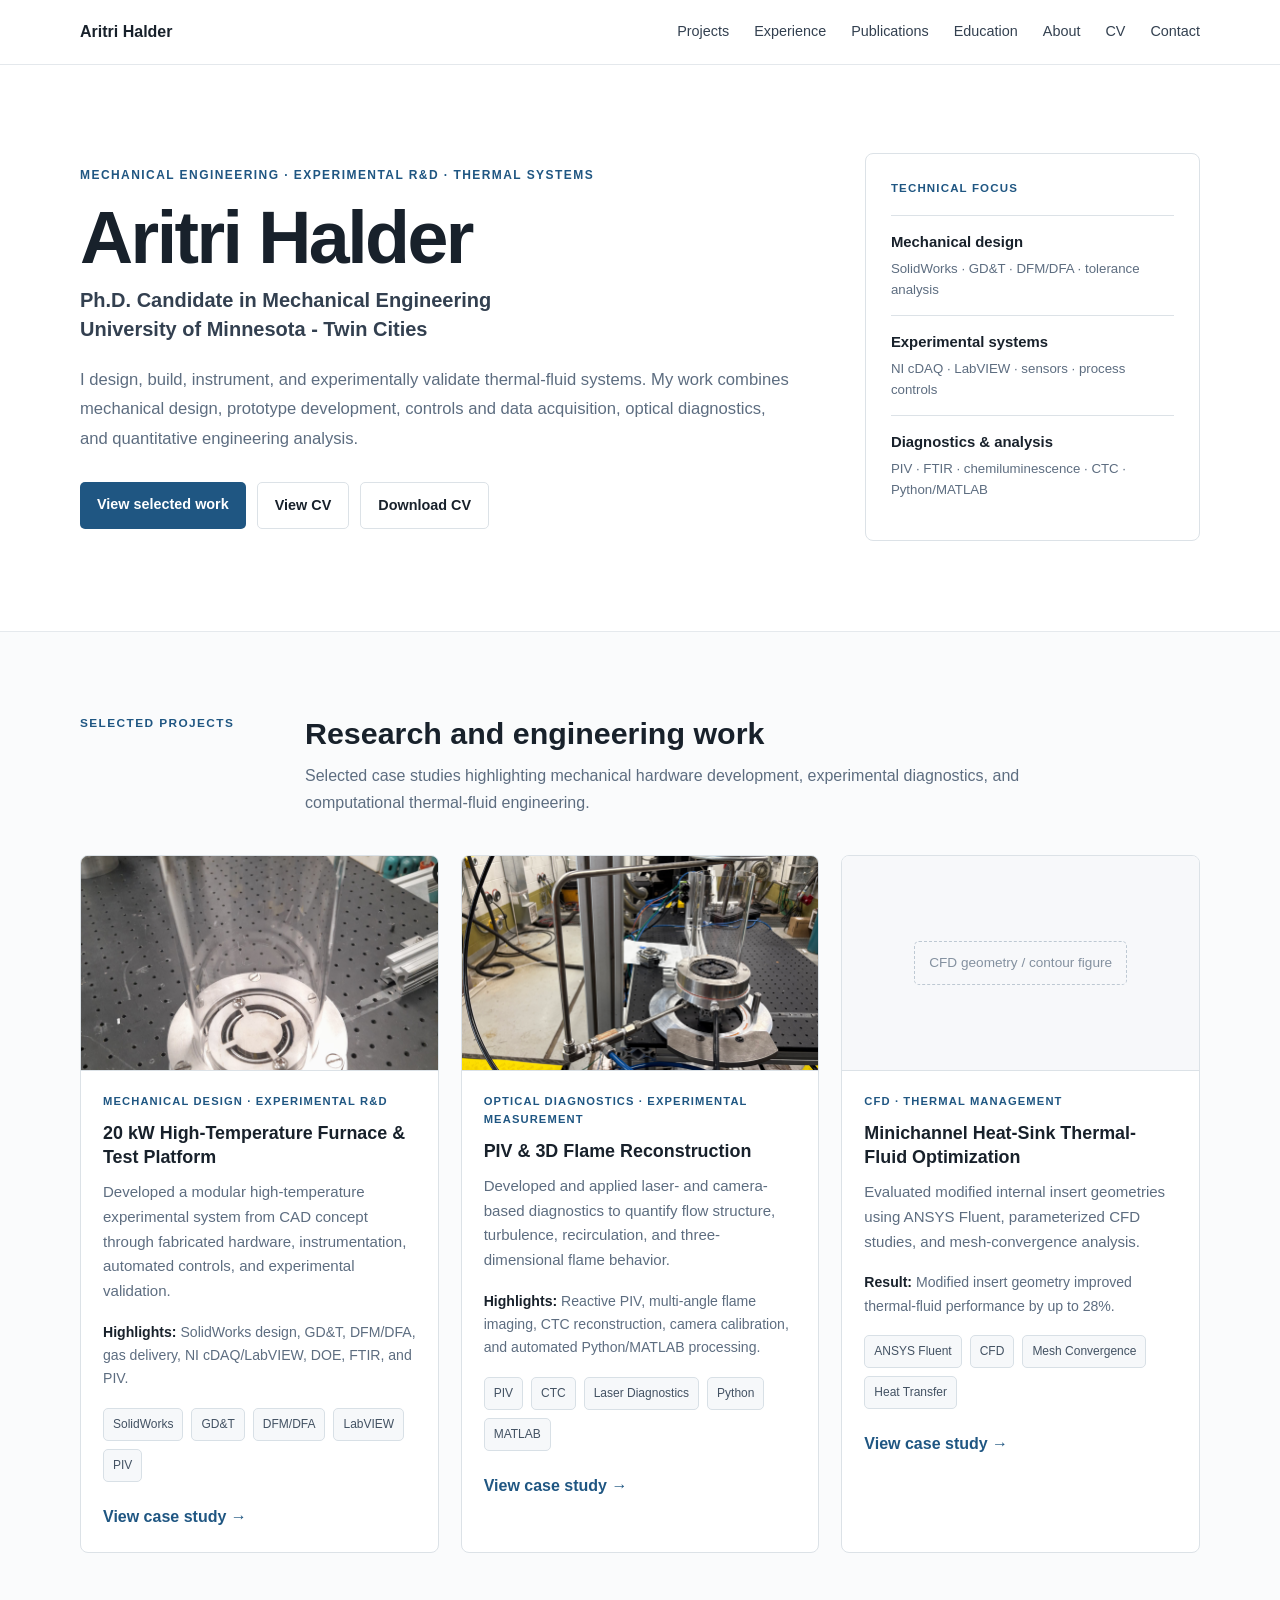
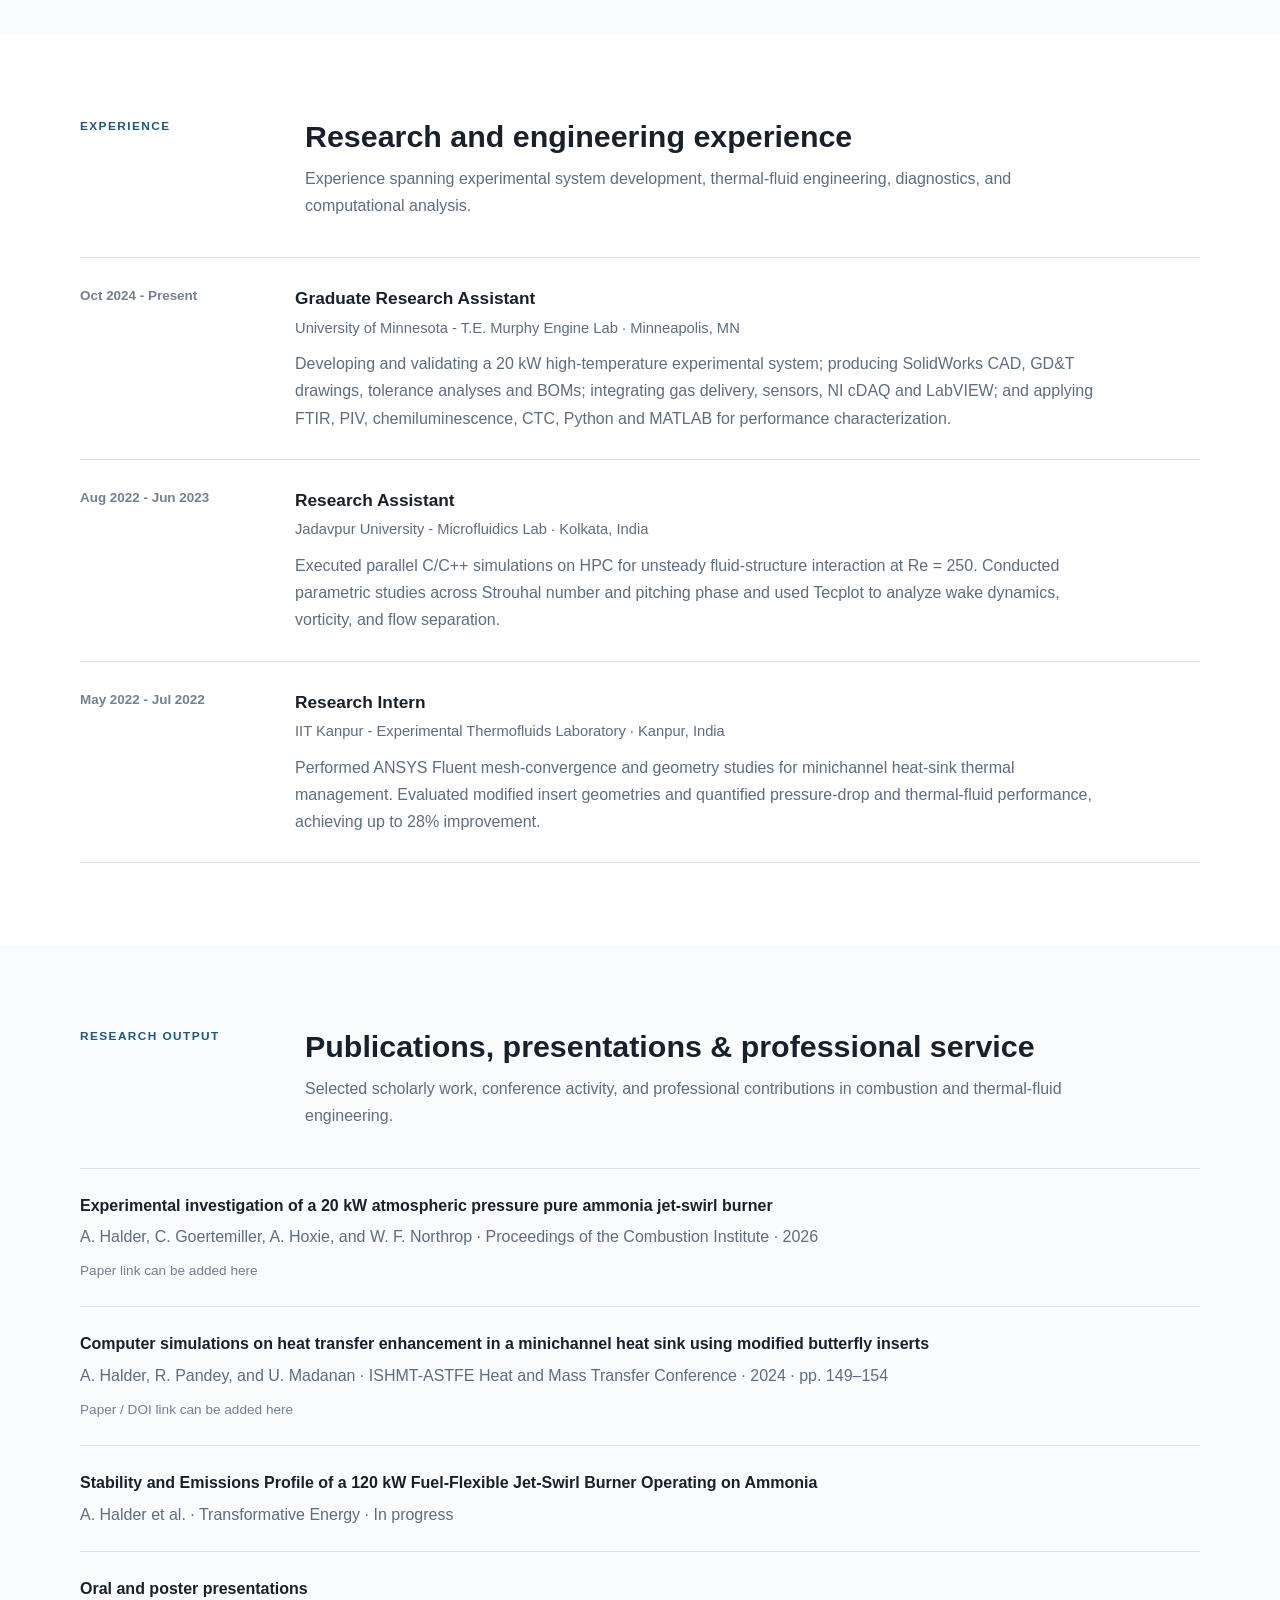
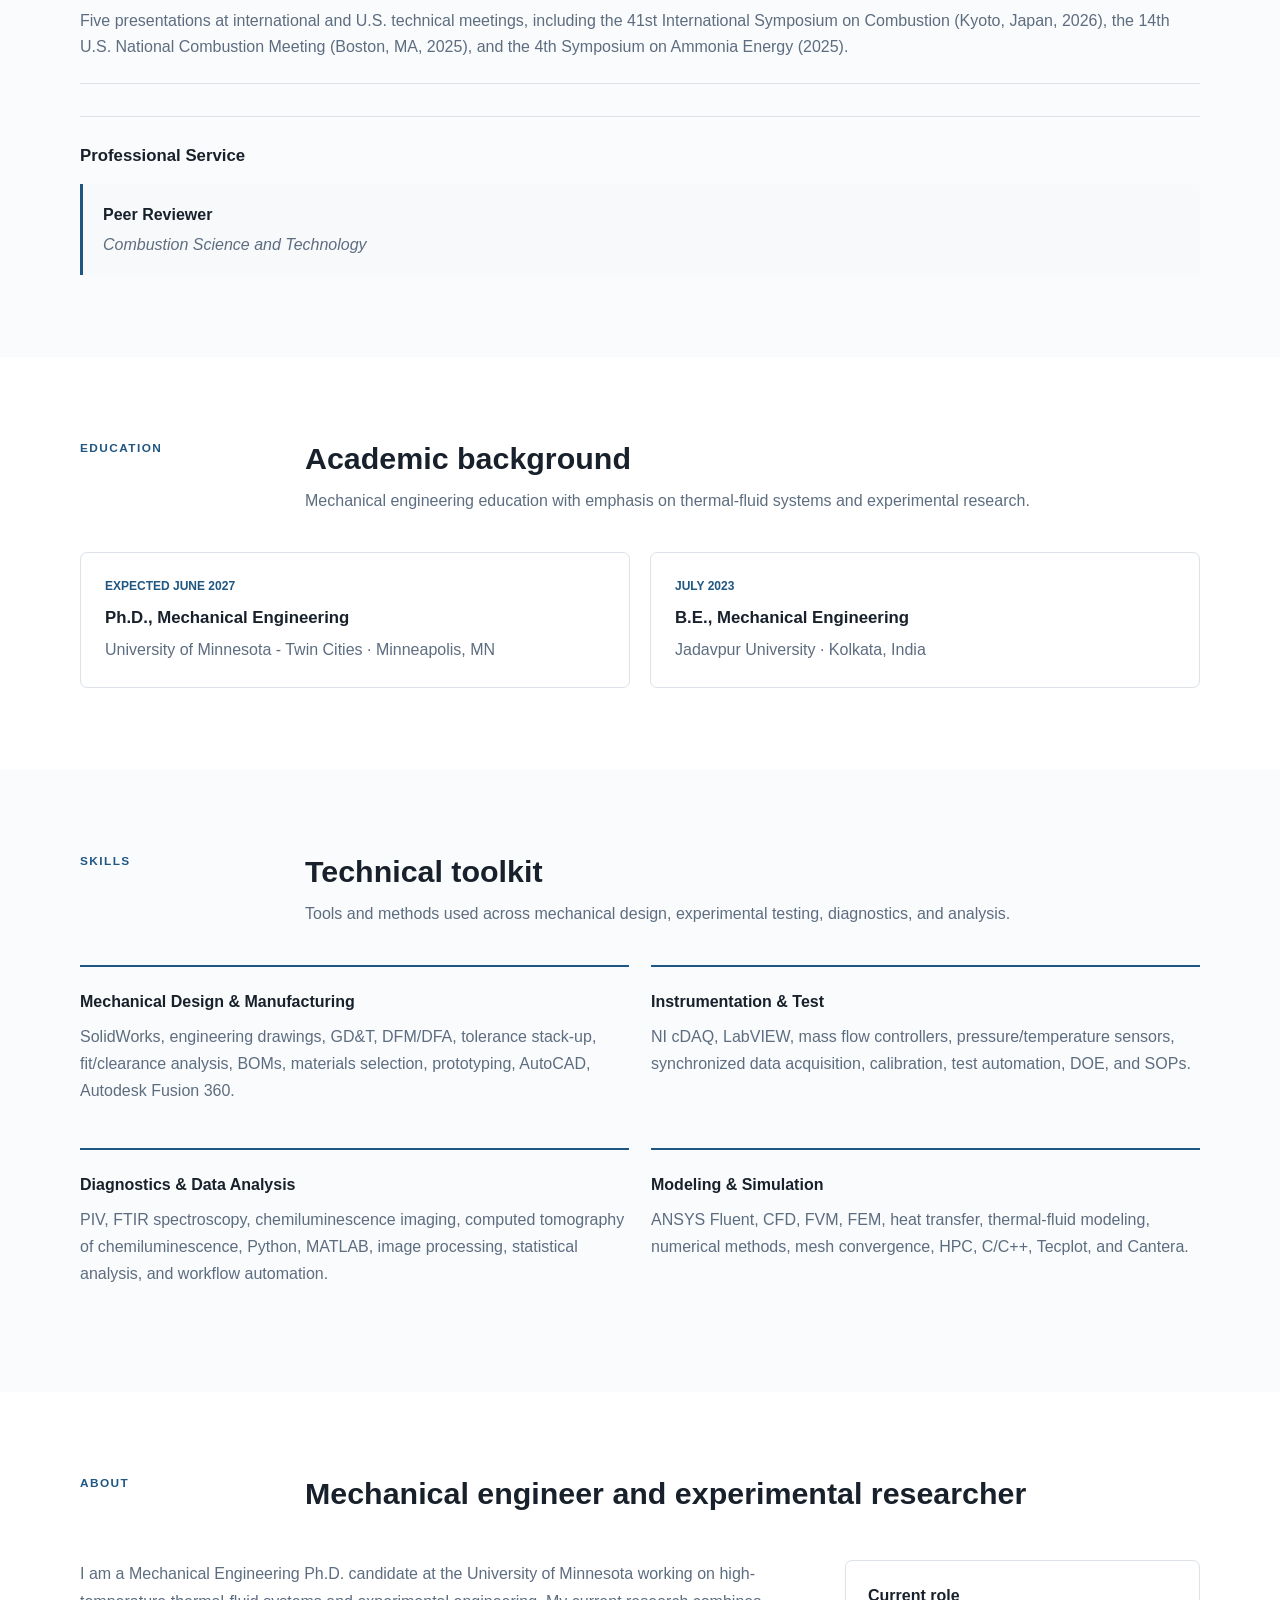
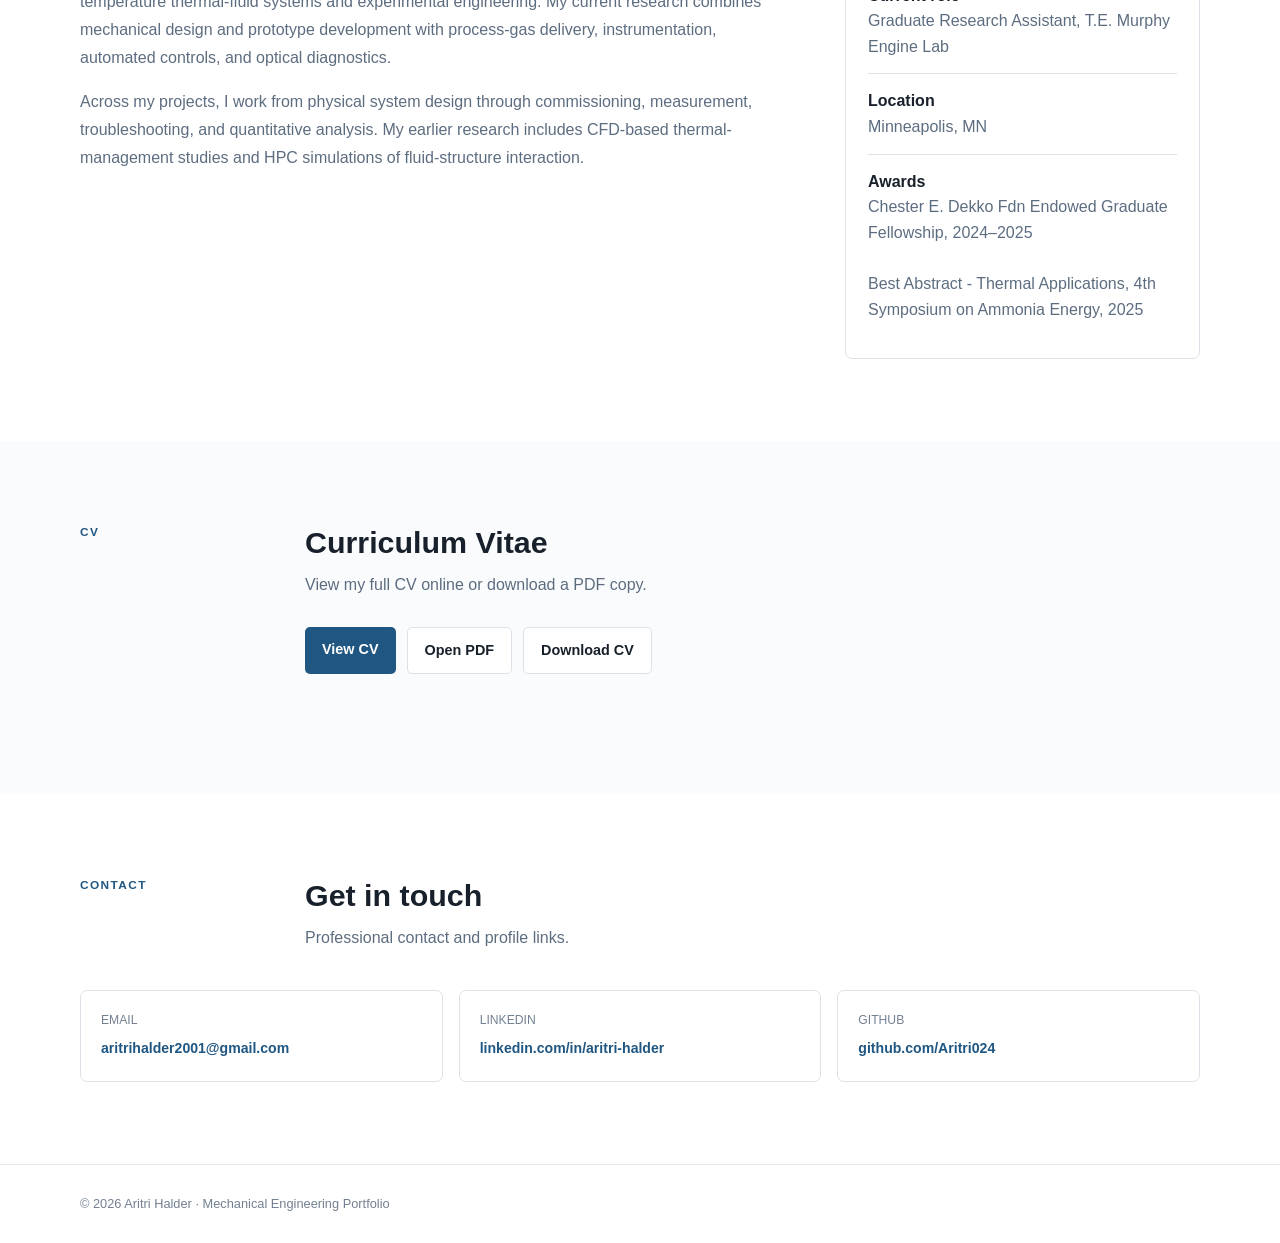
==== index.html @ 03f64548 "Refactor index.html to improve structure and content Removed commented layout instructions and updat" ====
<!doctype html>

<html lang="en">

<head>

  <meta charset="utf-8">

  <meta
    name="viewport"
    content="width=device-width, initial-scale=1">

  <meta
    name="description"
    content="Aritri Halder - Mechanical Engineer and Ph.D. candidate working on thermal systems, experimental R&D, prototype development, test and validation, optical diagnostics, and engineering data analysis.">

  <title>
    Aritri Halder | Mechanical Engineer & Researcher
  </title>

  <link rel="stylesheet" href="styles.css">


  <style>

    /* Three selected projects on larger screens */

    @media (min-width: 1000px) {

      #projects .project-grid {
        grid-template-columns: repeat(3, minmax(0, 1fr));
        gap: 22px;
      }

      #projects .card-media,
      #projects .placeholder {
        height: 215px;
      }

      #projects .card-body {
        padding: 22px;
      }

      #projects .card h3 {
        font-size: 1.12rem;
      }

      #projects .card p {
        font-size: 0.94rem;
      }

      #projects .project-highlight {
        font-size: 0.88rem;
      }

    }


    @media (min-width: 821px) and (max-width: 999px) {

      #projects .project-grid {
        grid-template-columns: repeat(2, minmax(0, 1fr));
      }

    }


    @media (max-width: 820px) {

      #projects .project-grid {
        grid-template-columns: 1fr;
      }

    }


    /* Professional service */

    .service-block {
      margin-top: 32px;
      padding-top: 26px;
      border-top: 1px solid var(--border);
    }


    .service-block h3 {
      margin: 0 0 14px;
      color: var(--text);
      font-size: 1.05rem;
    }


    .service-item {
      padding: 18px 20px;
      background: #f7f9fb;
      border-left: 3px solid var(--accent);
      border-radius: 0 5px 5px 0;
    }


    .service-item strong {
      display: block;
      margin-bottom: 4px;
      color: var(--text);
    }


    .service-item span {
      color: var(--body-text);
      line-height: 1.6;
    }

  </style>

</head>



<body>


<!-- =========================================================
     NAVIGATION
========================================================= -->

<header class="site-header">

  <div class="container nav">

    <a
      class="brand"
      href="index.html">
      Aritri Halder
    </a>


    <nav
      class="nav-links"
      aria-label="Primary navigation">

      <a href="#projects">
        Projects
      </a>

      <a href="#experience">
        Experience
      </a>

      <a href="#publications">
        Publications
      </a>

      <a href="#education">
        Education
      </a>

      <a href="#about">
        About
      </a>

      <a href="cv.html">
        CV
      </a>

      <a href="#contact">
        Contact
      </a>

    </nav>

  </div>

</header>



<main>


<!-- =========================================================
     HERO
========================================================= -->

<section
  class="hero"
  id="home">

  <div class="container hero-grid">


    <div class="hero-copy">

      <div class="eyebrow">
        Mechanical Engineering · Experimental R&amp;D · Thermal Systems
      </div>


      <h1>
        Aritri Halder
      </h1>


      <h2>
        Ph.D. Candidate in Mechanical Engineering
        <br>
        University of Minnesota - Twin Cities
      </h2>


      <p class="lede">
        I design, build, instrument, and experimentally validate
        thermal-fluid systems. My work combines mechanical design,
        prototype development, controls and data acquisition,
        optical diagnostics, and quantitative engineering analysis.
      </p>


      <div class="button-row">

        <a
          class="btn primary"
          href="#projects">
          View selected work
        </a>

        <a
          class="btn secondary"
          href="cv.html">
          View CV
        </a>

        <a
          class="btn secondary"
          href="Aritri_Halder_CV_Job.pdf"
          download>
          Download CV
        </a>

      </div>

    </div>



    <aside
      class="hero-summary"
      aria-label="Technical focus">

      <div class="hero-summary-label">
        Technical focus
      </div>


      <div class="hero-summary-item">

        <strong>
          Mechanical design
        </strong>

        <span>
          SolidWorks · GD&amp;T · DFM/DFA · tolerance analysis
        </span>

      </div>


      <div class="hero-summary-item">

        <strong>
          Experimental systems
        </strong>

        <span>
          NI cDAQ · LabVIEW · sensors · process controls
        </span>

      </div>


      <div class="hero-summary-item">

        <strong>
          Diagnostics &amp; analysis
        </strong>

        <span>
          PIV · FTIR · chemiluminescence · CTC · Python/MATLAB
        </span>

      </div>

    </aside>

  </div>

</section>



<!-- =========================================================
     SELECTED PROJECTS
========================================================= -->

<section id="projects">

  <div class="container">


    <div class="section-head">

      <div class="section-kicker">
        Selected projects
      </div>


      <div>

        <h2 class="section-title">
          Research and engineering work
        </h2>

        <p class="section-intro">
          Selected case studies highlighting mechanical hardware development,
          experimental diagnostics, and computational thermal-fluid engineering.
        </p>

      </div>

    </div>



    <div class="project-grid">


      <!-- ===================================================
           PROJECT 1
      ==================================================== -->

      <article class="card">

        <a
          class="card-media"
          href="project-20kw-furnace.html"
          aria-label="View 20 kW furnace project">

          <img
            src="Jet-swirl%20burner%20with%20Quartz%20tube.jpeg"
            alt="Assembled 20 kW jet-swirl burner with quartz optical tube">

        </a>


        <div class="card-body">

          <div class="card-kicker">
            Mechanical design · Experimental R&amp;D
          </div>


          <h3>
            20 kW High-Temperature Furnace &amp; Test Platform
          </h3>


          <p>
            Developed a modular high-temperature experimental system
            from CAD concept through fabricated hardware, instrumentation,
            automated controls, and experimental validation.
          </p>


          <div class="project-highlight">

            <strong>
              Highlights:
            </strong>

            SolidWorks design, GD&amp;T, DFM/DFA, gas delivery,
            NI cDAQ/LabVIEW, DOE, FTIR, and PIV.

          </div>


          <div class="tags">

            <span class="tag">SolidWorks</span>
            <span class="tag">GD&amp;T</span>
            <span class="tag">DFM/DFA</span>
            <span class="tag">LabVIEW</span>
            <span class="tag">PIV</span>

          </div>


          <a
            class="card-link"
            href="project-20kw-furnace.html">
            View case study →
          </a>

        </div>

      </article>



      <!-- ===================================================
           PROJECT 2
      ==================================================== -->

      <article class="card">

        <a
          class="card-media"
          href="project-ct-system.html"
          aria-label="View optical diagnostics project">

          <img
            src="CTC-setup-actual.jpeg"
            alt="Computed tomography of chemiluminescence experimental setup">

        </a>


        <div class="card-body">

          <div class="card-kicker">
            Optical diagnostics · Experimental measurement
          </div>


          <h3>
            PIV &amp; 3D Flame Reconstruction
          </h3>


          <p>
            Developed and applied laser- and camera-based diagnostics
            to quantify flow structure, turbulence, recirculation,
            and three-dimensional flame behavior.
          </p>


          <div class="project-highlight">

            <strong>
              Highlights:
            </strong>

            Reactive PIV, multi-angle flame imaging, CTC reconstruction,
            camera calibration, and automated Python/MATLAB processing.

          </div>


          <div class="tags">

            <span class="tag">PIV</span>
            <span class="tag">CTC</span>
            <span class="tag">Laser Diagnostics</span>
            <span class="tag">Python</span>
            <span class="tag">MATLAB</span>

          </div>


          <a
            class="card-link"
            href="project-ct-system.html">
            View case study →
          </a>

        </div>

      </article>



      <!-- ===================================================
           PROJECT 3
      ==================================================== -->

      <article class="card">

        <div class="placeholder">

          <span>
            CFD geometry / contour figure
          </span>

        </div>


        <div class="card-body">

          <div class="card-kicker">
            CFD · Thermal management
          </div>


          <h3>
            Minichannel Heat-Sink Thermal-Fluid Optimization
          </h3>


          <p>
            Evaluated modified internal insert geometries using
            ANSYS Fluent, parameterized CFD studies, and
            mesh-convergence analysis.
          </p>


          <div class="project-highlight">

            <strong>
              Result:
            </strong>

            Modified insert geometry improved thermal-fluid
            performance by up to 28%.

          </div>


          <div class="tags">

            <span class="tag">ANSYS Fluent</span>
            <span class="tag">CFD</span>
            <span class="tag">Mesh Convergence</span>
            <span class="tag">Heat Transfer</span>

          </div>


          <a
            class="card-link"
            href="project-minichannel.html">
            View case study →
          </a>

        </div>

      </article>


    </div>

  </div>

</section>



<!-- =========================================================
     EXPERIENCE
========================================================= -->

<section id="experience">

  <div class="container">


    <div class="section-head">

      <div class="section-kicker">
        Experience
      </div>


      <div>

        <h2 class="section-title">
          Research and engineering experience
        </h2>

        <p class="section-intro">
          Experience spanning experimental system development,
          thermal-fluid engineering, diagnostics, and computational analysis.
        </p>

      </div>

    </div>



    <div class="timeline">


      <!-- University of Minnesota -->

      <div class="timeline-item">

        <div class="timeline-date">
          Oct 2024 - Present
        </div>


        <div>

          <h3>
            Graduate Research Assistant
          </h3>

          <h4>
            University of Minnesota - T.E. Murphy Engine Lab · Minneapolis, MN
          </h4>

          <p>
            Developing and validating a 20 kW high-temperature experimental
            system; producing SolidWorks CAD, GD&amp;T drawings, tolerance
            analyses and BOMs; integrating gas delivery, sensors, NI cDAQ
            and LabVIEW; and applying FTIR, PIV, chemiluminescence, CTC,
            Python and MATLAB for performance characterization.
          </p>

        </div>

      </div>



      <!-- Jadavpur -->

      <div class="timeline-item">

        <div class="timeline-date">
          Aug 2022 - Jun 2023
        </div>


        <div>

          <h3>
            Research Assistant
          </h3>

          <h4>
            Jadavpur University - Microfluidics Lab · Kolkata, India
          </h4>

          <p>
            Executed parallel C/C++ simulations on HPC for unsteady
            fluid-structure interaction at Re = 250. Conducted parametric
            studies across Strouhal number and pitching phase and used
            Tecplot to analyze wake dynamics, vorticity, and flow separation.
          </p>

        </div>

      </div>



      <!-- IIT Kanpur -->

      <div class="timeline-item">

        <div class="timeline-date">
          May 2022 - Jul 2022
        </div>


        <div>

          <h3>
            Research Intern
          </h3>

          <h4>
            IIT Kanpur - Experimental Thermofluids Laboratory · Kanpur, India
          </h4>

          <p>
            Performed ANSYS Fluent mesh-convergence and geometry studies
            for minichannel heat-sink thermal management. Evaluated modified
            insert geometries and quantified pressure-drop and thermal-fluid
            performance, achieving up to 28% improvement.
          </p>

        </div>

      </div>


    </div>

  </div>

</section>



<!-- =========================================================
     PUBLICATIONS, PRESENTATIONS & SERVICE
========================================================= -->

<section id="publications">

  <div class="container">


    <div class="section-head">

      <div class="section-kicker">
        Research output
      </div>


      <div>

        <h2 class="section-title">
          Publications, presentations &amp; professional service
        </h2>

        <p class="section-intro">
          Selected scholarly work, conference activity, and professional
          contributions in combustion and thermal-fluid engineering.
        </p>

      </div>

    </div>



    <div class="pub-list">


      <!-- Publication 1 -->

      <div class="pub">

        <div class="pub-title">
          Experimental investigation of a 20 kW atmospheric pressure
          pure ammonia jet-swirl burner
        </div>

        <div class="pub-meta">
          A. Halder, C. Goertemiller, A. Hoxie, and W. F. Northrop ·
          Proceedings of the Combustion Institute · 2026
        </div>

        <div class="pub-links">
          <span class="muted-link">
            Paper link can be added here
          </span>
        </div>

      </div>



      <!-- Publication 2 -->

      <div class="pub">

        <div class="pub-title">
          Computer simulations on heat transfer enhancement in a
          minichannel heat sink using modified butterfly inserts
        </div>

        <div class="pub-meta">
          A. Halder, R. Pandey, and U. Madanan ·
          ISHMT-ASTFE Heat and Mass Transfer Conference ·
          2024 · pp. 149–154
        </div>

        <div class="pub-links">
          <span class="muted-link">
            Paper / DOI link can be added here
          </span>
        </div>

      </div>



      <!-- Work in progress -->

      <div class="pub">

        <div class="pub-title">
          Stability and Emissions Profile of a 120 kW Fuel-Flexible
          Jet-Swirl Burner Operating on Ammonia
        </div>

        <div class="pub-meta">
          A. Halder et al. · Transformative Energy · In progress
        </div>

      </div>



      <!-- Presentations -->

      <div class="pub">

        <div class="pub-title">
          Oral and poster presentations
        </div>

        <div class="pub-meta">
          Five presentations at international and U.S. technical meetings,
          including the 41st International Symposium on Combustion
          (Kyoto, Japan, 2026), the 14th U.S. National Combustion Meeting
          (Boston, MA, 2025), and the 4th Symposium on Ammonia Energy (2025).
        </div>

      </div>


    </div>



    <!-- Professional service -->

    <div class="service-block">

      <h3>
        Professional Service
      </h3>


      <div class="service-item">

        <strong>
          Peer Reviewer
        </strong>

        <span>
          <em>Combustion Science and Technology</em>
        </span>

      </div>

    </div>

  </div>

</section>



<!-- =========================================================
     EDUCATION
========================================================= -->

<section id="education">

  <div class="container">


    <div class="section-head">

      <div class="section-kicker">
        Education
      </div>


      <div>

        <h2 class="section-title">
          Academic background
        </h2>

        <p class="section-intro">
          Mechanical engineering education with emphasis on thermal-fluid
          systems and experimental research.
        </p>

      </div>

    </div>



    <div class="education-grid">


      <div class="education-card">

        <div class="education-date">
          Expected June 2027
        </div>

        <h3>
          Ph.D., Mechanical Engineering
        </h3>

        <p>
          University of Minnesota - Twin Cities · Minneapolis, MN
        </p>

      </div>



      <div class="education-card">

        <div class="education-date">
          July 2023
        </div>

        <h3>
          B.E., Mechanical Engineering
        </h3>

        <p>
          Jadavpur University · Kolkata, India
        </p>

      </div>


    </div>

  </div>

</section>



<!-- =========================================================
     SKILLS
========================================================= -->

<section id="skills">

  <div class="container">


    <div class="section-head">

      <div class="section-kicker">
        Skills
      </div>


      <div>

        <h2 class="section-title">
          Technical toolkit
        </h2>

        <p class="section-intro">
          Tools and methods used across mechanical design,
          experimental testing, diagnostics, and analysis.
        </p>

      </div>

    </div>



    <div class="skill-groups">


      <div class="skill-group">

        <h3>
          Mechanical Design &amp; Manufacturing
        </h3>

        <p>
          SolidWorks, engineering drawings, GD&amp;T, DFM/DFA,
          tolerance stack-up, fit/clearance analysis, BOMs,
          materials selection, prototyping, AutoCAD,
          Autodesk Fusion 360.
        </p>

      </div>



      <div class="skill-group">

        <h3>
          Instrumentation &amp; Test
        </h3>

        <p>
          NI cDAQ, LabVIEW, mass flow controllers,
          pressure/temperature sensors, synchronized data acquisition,
          calibration, test automation, DOE, and SOPs.
        </p>

      </div>



      <div class="skill-group">

        <h3>
          Diagnostics &amp; Data Analysis
        </h3>

        <p>
          PIV, FTIR spectroscopy, chemiluminescence imaging,
          computed tomography of chemiluminescence,
          Python, MATLAB, image processing, statistical analysis,
          and workflow automation.
        </p>

      </div>



      <div class="skill-group">

        <h3>
          Modeling &amp; Simulation
        </h3>

        <p>
          ANSYS Fluent, CFD, FVM, FEM, heat transfer,
          thermal-fluid modeling, numerical methods,
          mesh convergence, HPC, C/C++, Tecplot, and Cantera.
        </p>

      </div>


    </div>

  </div>

</section>



<!-- =========================================================
     ABOUT
========================================================= -->

<section id="about">

  <div class="container">


    <div class="section-head">

      <div class="section-kicker">
        About
      </div>


      <div>

        <h2 class="section-title">
          Mechanical engineer and experimental researcher
        </h2>

      </div>

    </div>



    <div class="about-grid">


      <div>

        <p>
          I am a Mechanical Engineering Ph.D. candidate at the
          University of Minnesota working on high-temperature thermal-fluid
          systems and experimental engineering. My current research combines
          mechanical design and prototype development with process-gas delivery,
          instrumentation, automated controls, and optical diagnostics.
        </p>

        <p>
          Across my projects, I work from physical system design through
          commissioning, measurement, troubleshooting, and quantitative
          analysis. My earlier research includes CFD-based thermal-management
          studies and HPC simulations of fluid-structure interaction.
        </p>

      </div>



      <div class="contact-box">

        <ul class="info-list">

          <li>

            <strong>
              Current role
            </strong>

            <br>

            Graduate Research Assistant,
            T.E. Murphy Engine Lab

          </li>


          <li>

            <strong>
              Location
            </strong>

            <br>

            Minneapolis, MN

          </li>


          <li>

            <strong>
              Awards
            </strong>

            <br>

            Chester E. Dekko Fdn Endowed Graduate Fellowship,
            2024–2025

            <br><br>

            Best Abstract - Thermal Applications,
            4th Symposium on Ammonia Energy, 2025

          </li>

        </ul>

      </div>


    </div>

  </div>

</section>



<!-- =========================================================
     CV
========================================================= -->

<section id="cv">

  <div class="container">


    <div class="section-head">

      <div class="section-kicker">
        CV
      </div>


      <div>

        <h2 class="section-title">
          Curriculum Vitae
        </h2>

        <p class="section-intro">
          View my full CV online or download a PDF copy.
        </p>


        <div class="button-row">

          <a
            class="btn primary"
            href="cv.html">
            View CV
          </a>

          <a
            class="btn secondary"
            href="Aritri_Halder_CV_Job.pdf"
            target="_blank"
            rel="noopener">
            Open PDF
          </a>

          <a
            class="btn secondary"
            href="Aritri_Halder_CV_Job.pdf"
            download>
            Download CV
          </a>

        </div>

      </div>

    </div>

  </div>

</section>



<!-- =========================================================
     CONTACT
========================================================= -->

<section id="contact">

  <div class="container">


    <div class="section-head">

      <div class="section-kicker">
        Contact
      </div>


      <div>

        <h2 class="section-title">
          Get in touch
        </h2>

        <p class="section-intro">
          Professional contact and profile links.
        </p>

      </div>

    </div>



    <div class="contact-grid">


      <a
        class="contact-item"
        href="mailto:aritrihalder2001@gmail.com">

        <span>
          Email
        </span>

        <strong>
          aritrihalder2001@gmail.com
        </strong>

      </a>



      <a
        class="contact-item"
        href="https://www.linkedin.com/in/aritri-halder/"
        target="_blank"
        rel="noopener">

        <span>
          LinkedIn
        </span>

        <strong>
          linkedin.com/in/aritri-halder
        </strong>

      </a>



      <a
        class="contact-item"
        href="https://github.com/Aritri024"
        target="_blank"
        rel="noopener">

        <span>
          GitHub
        </span>

        <strong>
          github.com/Aritri024
        </strong>

      </a>


    </div>

  </div>

</section>


</main>



<footer class="footer">

  <div class="container">
    © 2026 Aritri Halder · Mechanical Engineering Portfolio
  </div>

</footer>


</body>

</html>
---- styles.css ----
/* =========================================================
   ROOT / VARIABLES
========================================================= */

:root {

  --text: #18212b;

  --body-text: #5d6d80;

  --muted: #738091;

  --accent: #1f5682;

  --accent-dark: #164364;

  --border: #dce2e7;

  --surface: #ffffff;

  --surface-soft: #f7f8fa;

  --surface-blue: #f7f9fb;

  --max-width: 1120px;

}



/* =========================================================
   RESET / BASE
========================================================= */

* {
  margin: 0;
  padding: 0;
  box-sizing: border-box;
}


html {
  scroll-behavior: smooth;
}


body {

  font-family:
    Inter,
    -apple-system,
    BlinkMacSystemFont,
    "Segoe UI",
    Roboto,
    Helvetica,
    Arial,
    sans-serif;

  background: #ffffff;

  color: var(--text);

  line-height: 1.6;

  -webkit-font-smoothing: antialiased;

}


img,
video {
  max-width: 100%;
}


a {
  color: inherit;
}


.container {

  width: min(
    var(--max-width),
    calc(100% - 40px)
  );

  margin: 0 auto;

}



/* =========================================================
   GLOBAL NAVIGATION
========================================================= */

.site-header {

  width: 100%;

  background: rgba(
    255,
    255,
    255,
    0.97
  );

  border-bottom: 1px solid #e4e8ec;

  position: relative;

  z-index: 100;

}


.nav {

  min-height: 64px;

  display: flex;

  align-items: center;

  justify-content: space-between;

  gap: 30px;

}


.brand {

  color: var(--text);

  font-weight: 700;

  font-size: 1rem;

  text-decoration: none;

}


.nav-links {

  display: flex;

  align-items: center;

  gap: 25px;

}


.nav-links a {

  color: #334050;

  text-decoration: none;

  font-size: 0.9rem;

}


.nav-links a:hover {
  color: var(--accent);
}



/* =========================================================
   HOMEPAGE HERO
========================================================= */

.hero {

  padding: 88px 0 90px;

  border-bottom: 1px solid #e5e9ed;

}


.hero-grid {

  display: grid;

  grid-template-columns:
    minmax(0, 1.6fr)
    minmax(280px, 0.75fr);

  gap: 70px;

  align-items: center;

}


.eyebrow {

  margin-bottom: 16px;

  color: var(--accent);

  font-size: 0.75rem;

  font-weight: 700;

  letter-spacing: 0.12em;

  text-transform: uppercase;

}


.hero h1 {

  margin: 0 0 12px;

  color: var(--text);

  font-size: clamp(
    3rem,
    6vw,
    4.6rem
  );

  line-height: 1;

  letter-spacing: -0.035em;

}


.hero h2 {

  margin: 0 0 21px;

  color: #334050;

  font-size: 1.25rem;

  font-weight: 600;

  line-height: 1.45;

}


.lede {

  max-width: 760px;

  color: var(--body-text);

  font-size: 1.04rem;

  line-height: 1.75;

}


.button-row {

  display: flex;

  flex-wrap: wrap;

  gap: 11px;

  margin-top: 29px;

}


.btn {

  display: inline-block;

  padding: 11px 17px;

  border-radius: 5px;

  text-decoration: none;

  font-size: 0.9rem;

  font-weight: 600;

}


.btn.primary {

  color: #ffffff;

  background: var(--accent);

}


.btn.primary:hover {
  background: var(--accent-dark);
}


.btn.secondary {

  color: var(--text);

  background: #ffffff;

  border: 1px solid var(--border);

}



/* =========================================================
   HERO SUMMARY
========================================================= */

.hero-summary {

  border: 1px solid var(--border);

  border-radius: 8px;

  background: #ffffff;

  padding: 25px;

}


.hero-summary-label {

  margin-bottom: 18px;

  color: var(--accent);

  font-size: 0.72rem;

  font-weight: 700;

  letter-spacing: 0.1em;

  text-transform: uppercase;

}


.hero-summary-item {

  padding: 15px 0;

  border-top: 1px solid var(--border);

}


.hero-summary-item strong {

  display: block;

  margin-bottom: 4px;

  color: var(--text);

  font-size: 0.93rem;

}


.hero-summary-item span {

  display: block;

  color: var(--body-text);

  font-size: 0.83rem;

  line-height: 1.55;

}



/* =========================================================
   GENERAL HOMEPAGE SECTIONS
========================================================= */

main > section:not(.hero) {

  padding: 82px 0;

}


main > section:nth-child(even) {

  background: #fafbfc;

}


.section-head {

  display: grid;

  grid-template-columns:
    190px
    minmax(0, 1fr);

  gap: 35px;

  margin-bottom: 38px;

}


.section-kicker {

  color: var(--accent);

  font-size: 0.74rem;

  font-weight: 700;

  letter-spacing: 0.12em;

  text-transform: uppercase;

}


.section-title {

  margin: 0 0 10px;

  color: var(--text);

  font-size: 1.9rem;

  line-height: 1.25;

}


.section-intro {

  max-width: 760px;

  color: var(--body-text);

  line-height: 1.7;

}



/* =========================================================
   HOMEPAGE PROJECT CARDS
========================================================= */

.project-grid {

  display: grid;

  grid-template-columns:
    repeat(
      2,
      minmax(0, 1fr)
    );

  gap: 22px;

}


.card {

  overflow: hidden;

  border: 1px solid var(--border);

  border-radius: 8px;

  background: #ffffff;

}


.card-media {

  display: block;

  height: 240px;

  overflow: hidden;

  background: var(--surface-soft);

  border-bottom: 1px solid var(--border);

}


.card-media img {

  width: 100%;

  height: 100%;

  object-fit: cover;

  display: block;

}


.placeholder {

  height: 240px;

  display: flex;

  align-items: center;

  justify-content: center;

  padding: 30px;

  background: var(--surface-soft);

  border-bottom: 1px solid var(--border);

  color: #8491a0;

  text-align: center;

}


.placeholder span {

  padding: 10px 14px;

  border: 1px dashed #bec9d3;

  border-radius: 5px;

  font-size: 0.85rem;

}


.card-body {
  padding: 24px;
}


.card-kicker {

  margin-bottom: 10px;

  color: var(--accent);

  font-size: 0.7rem;

  font-weight: 700;

  letter-spacing: 0.1em;

  text-transform: uppercase;

}


.card h3 {

  margin: 0 0 11px;

  color: var(--text);

  font-size: 1.2rem;

  line-height: 1.35;

}


.card p {

  color: var(--body-text);

  line-height: 1.65;

}


.project-highlight {

  margin-top: 17px;

  color: var(--body-text);

  line-height: 1.65;

}


.project-highlight strong {
  color: var(--text);
}


.tags {

  display: flex;

  flex-wrap: wrap;

  gap: 8px;

  margin-top: 20px;

}


.tag {

  display: inline-block;

  padding: 6px 9px;

  color: #435263;

  background: #f6f8fa;

  border: 1px solid #d8e0e6;

  border-radius: 5px;

  font-size: 0.75rem;

}


.card-link {

  display: inline-block;

  margin-top: 22px;

  color: var(--accent);

  font-weight: 600;

  text-decoration: none;

}


.card-link:hover {
  text-decoration: underline;
}



/* =========================================================
   EXPERIENCE
========================================================= */

.timeline {

  border-top: 1px solid var(--border);

}


.timeline-item {

  display: grid;

  grid-template-columns:
    180px
    minmax(0, 1fr);

  gap: 35px;

  padding: 27px 0;

  border-bottom: 1px solid var(--border);

}


.timeline-date {

  color: var(--muted);

  font-size: 0.84rem;

  font-weight: 600;

}


.timeline-item h3 {

  margin-bottom: 4px;

  color: var(--text);

  font-size: 1.08rem;

}


.timeline-item h4 {

  margin-bottom: 10px;

  color: var(--body-text);

  font-size: 0.92rem;

  font-weight: 500;

}


.timeline-item p {

  max-width: 820px;

  color: var(--body-text);

  line-height: 1.7;

}



/* =========================================================
   PUBLICATIONS
========================================================= */

.pub-list {

  border-top: 1px solid var(--border);

}


.pub {

  padding: 24px 0;

  border-bottom: 1px solid var(--border);

}


.pub-title {

  margin-bottom: 6px;

  color: var(--text);

  font-weight: 700;

}


.pub-meta {

  color: var(--body-text);

  line-height: 1.6;

}


.pub-links {
  margin-top: 7px;
}


.muted-link {

  color: var(--muted);

  font-size: 0.85rem;

}



/* =========================================================
   EDUCATION
========================================================= */

.education-grid {

  display: grid;

  grid-template-columns:
    repeat(
      2,
      minmax(0, 1fr)
    );

  gap: 20px;

}


.education-card {

  padding: 24px;

  border: 1px solid var(--border);

  border-radius: 7px;

  background: #ffffff;

}


.education-date {

  margin-bottom: 8px;

  color: var(--accent);

  font-size: 0.75rem;

  font-weight: 700;

  text-transform: uppercase;

}


.education-card h3 {

  margin-bottom: 6px;

  font-size: 1.05rem;

}


.education-card p {

  color: var(--body-text);

}



/* =========================================================
   SKILLS
========================================================= */

.skill-groups {

  display: grid;

  grid-template-columns:
    repeat(
      2,
      minmax(0, 1fr)
    );

  gap: 22px;

}


.skill-group {

  padding: 22px 0;

  border-top: 2px solid var(--accent);

}


.skill-group h3 {

  margin-bottom: 8px;

  color: var(--text);

  font-size: 1rem;

}


.skill-group p {

  color: var(--body-text);

  line-height: 1.7;

}



/* =========================================================
   ABOUT
========================================================= */

.about-grid {

  display: grid;

  grid-template-columns:
    minmax(0, 1.5fr)
    minmax(280px, 0.75fr);

  gap: 55px;

}


.about-grid p {

  margin-bottom: 16px;

  color: var(--body-text);

  line-height: 1.75;

}


.contact-box {

  padding: 22px;

  border: 1px solid var(--border);

  border-radius: 7px;

  background: #ffffff;

}


.info-list {

  list-style: none;

}


.info-list li {

  padding: 14px 0;

  border-top: 1px solid var(--border);

  color: var(--body-text);

}


.info-list li:first-child {

  padding-top: 0;

  border-top: 0;

}


.info-list strong {
  color: var(--text);
}



/* =========================================================
   CONTACT
========================================================= */

.contact-grid {

  display: grid;

  grid-template-columns:
    repeat(
      3,
      minmax(0, 1fr)
    );

  gap: 16px;

}


.contact-item {

  padding: 20px;

  border: 1px solid var(--border);

  border-radius: 7px;

  background: #ffffff;

  text-decoration: none;

}


.contact-item span {

  display: block;

  margin-bottom: 5px;

  color: var(--muted);

  font-size: 0.76rem;

  text-transform: uppercase;

}


.contact-item strong {

  color: var(--accent);

  font-size: 0.88rem;

}



/* =========================================================
   VIDEO PROJECT HERO
========================================================= */

.video-project-hero {

  position: relative;

  width: 100%;

  min-height: 540px;

  display: flex;

  align-items: center;

  overflow: hidden;

  background: #18212b;

}


.video-project-hero__video {

  position: absolute;

  inset: 0;

  width: 100%;

  height: 100%;

  object-fit: cover;

  object-position: center;

  z-index: 0;

}


.video-project-hero__overlay {

  position: absolute;

  inset: 0;

  background:
    rgba(
      8,
      18,
      28,
      0.56
    );

  z-index: 1;

}


.video-project-hero__content {

  position: relative;

  z-index: 2;

  width: min(
    var(--max-width),
    calc(100% - 40px)
  );

  margin: 0 auto;

  padding: 85px 0;

  color: #ffffff;

}


.project-label {

  margin-bottom: 18px;

  color: #d7e8f6;

  font-size: 0.78rem;

  font-weight: 700;

  letter-spacing: 0.13em;

  text-transform: uppercase;

}


.video-project-hero__content h1 {

  max-width: 920px;

  margin: 0 0 22px;

  color: #ffffff;

  font-size: clamp(
    2.7rem,
    5.5vw,
    4.5rem
  );

  line-height: 1.04;

  letter-spacing: -0.035em;

}


.hero-project-summary {

  max-width: 820px;

  color:
    rgba(
      255,
      255,
      255,
      0.88
    );

  font-size: 1.12rem;

  line-height: 1.7;

}


.video-project-hero__back {

  display: inline-block;

  margin-top: 30px;

  color: #ffffff;

  font-size: 0.95rem;

  font-weight: 500;

  text-decoration: none;

}


.video-project-hero__back:hover {
  text-decoration: underline;
}



/* =========================================================
   PROJECT PAGE
========================================================= */

.project-page {

  width: min(
    var(--max-width),
    calc(100% - 40px)
  );

  margin: 0 auto;

  padding: 55px 0 110px;

}



/* =========================================================
   QUICK FACTS
========================================================= */

.project-facts {

  display: grid;

  grid-template-columns:
    repeat(
      4,
      minmax(0, 1fr)
    );

  margin-bottom: 80px;

  border-top: 1px solid var(--border);

  border-bottom: 1px solid var(--border);

}


.project-fact {
  padding: 22px 20px;
}


.project-fact:first-child {
  padding-left: 0;
}


.project-fact + .project-fact {
  border-left: 1px solid var(--border);
}


.project-fact-label {

  display: block;

  margin-bottom: 7px;

  color: var(--muted);

  font-size: 0.7rem;

  font-weight: 700;

  letter-spacing: 0.09em;

  text-transform: uppercase;

}


.project-fact-value {

  display: block;

  color: var(--text);

  font-size: 0.92rem;

  font-weight: 600;

  line-height: 1.5;

}



/* =========================================================
   PROJECT SECTIONS
========================================================= */

.project-section {

  margin-top: 82px;

}


.project-section:first-of-type {
  margin-top: 0;
}


.section-eyebrow {

  margin-bottom: 11px;

  color: var(--accent);

  font-size: 0.74rem;

  font-weight: 700;

  letter-spacing: 0.12em;

  text-transform: uppercase;

}


.project-section h2 {

  max-width: 900px;

  margin: 0 0 20px;

  color: var(--text);

  font-size: clamp(
    1.65rem,
    3vw,
    2rem
  );

  line-height: 1.25;

}


.project-section > p {

  max-width: 900px;

  margin: 0 0 18px;

  color: var(--body-text);

  font-size: 1rem;

  line-height: 1.75;

}


.project-section strong {
  color: var(--text);
}



/* =========================================================
   TWO-COLUMN EXPLANATION
========================================================= */

.two-column-text {

  display: grid;

  grid-template-columns:
    repeat(
      2,
      minmax(0, 1fr)
    );

  gap: 48px;

  margin-top: 36px;

}


.text-panel {

  padding-top: 20px;

  border-top: 2px solid var(--accent);

}


.text-panel h3 {

  margin: 0 0 12px;

  color: var(--text);

  font-size: 1.15rem;

}


.text-panel p {

  margin: 0 0 14px;

  color: var(--body-text);

  font-size: 0.96rem;

  line-height: 1.72;

}



/* =========================================================
   DEVELOPMENT PROCESS
========================================================= */

.process-grid {

  display: grid;

  grid-template-columns:
    repeat(
      4,
      minmax(0, 1fr)
    );

  gap: 16px;

  margin-top: 34px;

}


.process-step {

  padding: 22px;

  border: 1px solid var(--border);

  border-radius: 7px;

  background: var(--surface);

}


.process-number {

  display: block;

  margin-bottom: 15px;

  color: var(--accent);

  font-size: 0.74rem;

  font-weight: 700;

  letter-spacing: 0.1em;

}


.process-step h3 {

  margin: 0 0 9px;

  color: var(--text);

  font-size: 1rem;

}


.process-step p {

  color: var(--body-text);

  font-size: 0.88rem;

  line-height: 1.62;

}



/* =========================================================
   CONCEPT → HARDWARE
========================================================= */

.evolution-block {

  margin-top: 45px;

  padding-top: 38px;

  border-top: 1px solid var(--border);

}


.evolution-heading {

  margin-bottom: 24px;

}


.evolution-heading h3 {

  margin-bottom: 7px;

  color: var(--text);

  font-size: 1.25rem;

}


.evolution-heading p {

  max-width: 850px;

  color: var(--body-text);

  line-height: 1.7;

}


.comparison-grid {

  display: grid !important;

  grid-template-columns:
    repeat(
      2,
      minmax(0, 1fr)
    ) !important;

  gap: 24px !important;

}


.comparison-card {

  margin: 0;

  overflow: hidden;

  border: 1px solid var(--border);

  border-radius: 8px;

  background: #ffffff;

}


.comparison-media {

  height: 360px !important;

  min-height: 360px !important;

  max-height: 360px !important;

  display: flex !important;

  align-items: center !important;

  justify-content: center !important;

  overflow: hidden !important;

  padding: 20px !important;

  background: var(--surface-soft);

  border-bottom: 1px solid var(--border);

}


.comparison-media img {

  width: auto !important;

  height: auto !important;

  max-width: 100% !important;

  max-height: 100% !important;

  object-fit: contain !important;

  object-position: center !important;

  display: block !important;

}


.comparison-caption {

  padding: 20px 20px 22px;

}


.comparison-type {

  display: block;

  margin-bottom: 7px;

  color: var(--accent);

  font-size: 0.7rem;

  font-weight: 700;

  letter-spacing: 0.1em;

  text-transform: uppercase;

}


.comparison-caption h4 {

  margin-bottom: 7px;

  color: var(--text);

  font-size: 1rem;

}


.comparison-caption p {

  color: var(--body-text);

  font-size: 0.89rem;

  line-height: 1.6;

}



/* =========================================================
   OPERATING BURNER VIDEO
========================================================= */

.operating-video-card {

  margin: 28px 0 0;

  overflow: hidden;

  border: 1px solid var(--border);

  border-radius: 8px;

  background: #ffffff;

}


.operating-video-frame {

  width: 100%;

  height: 500px;

  display: flex;

  align-items: center;

  justify-content: center;

  overflow: hidden;

  background: #0d1117;

  border-bottom: 1px solid var(--border);

}


.operating-video-frame video {

  width: 100%;

  height: 100%;

  object-fit: contain;

  display: block;

  background: #0d1117;

}


.operating-video-caption {

  padding: 20px 22px 24px;

}


.operating-video-caption h4 {

  margin: 0 0 8px;

  color: var(--text);

  font-size: 1.05rem;

}


.operating-video-caption p {

  max-width: 850px;

  color: var(--body-text);

  font-size: 0.92rem;

  line-height: 1.65;

}



/* =========================================================
   ENGINEERING DECISION ROWS
========================================================= */

.decision-list {

  margin-top: 32px;

}


.decision-row {

  display: grid;

  grid-template-columns:
    190px
    minmax(0, 1fr);

  gap: 32px;

  padding: 23px 0;

  border-top: 1px solid var(--border);

}


.decision-row:last-child {
  border-bottom: 1px solid var(--border);
}


.decision-title {

  color: var(--text);

  font-size: 0.95rem;

  font-weight: 700;

}


.decision-description {

  max-width: 760px;

  color: var(--body-text);

  line-height: 1.72;

}



/* =========================================================
   EXPERIMENTAL LIST
========================================================= */

.project-list {

  max-width: 900px;

  margin: 25px 0 0;

  padding-left: 23px;

  color: var(--body-text);

}


.project-list li {

  margin-bottom: 14px;

  padding-left: 5px;

  line-height: 1.72;

}



/* =========================================================
   RESULTS
========================================================= */

.outcome-panel {

  max-width: 900px;

  margin-top: 30px;

  padding: 30px 32px;

  background: var(--surface-blue);

  border-left: 4px solid var(--accent);

}


.outcome-number {

  display: block;

  color: var(--accent);

  font-size: 2.3rem;

  font-weight: 700;

  line-height: 1;

}


.outcome-panel p {

  margin-top: 10px;

  color: #435263;

  line-height: 1.65;

}



/* =========================================================
   PROJECT TAKEAWAYS
========================================================= */

.takeaway-grid {

  display: grid;

  grid-template-columns:
    repeat(
      3,
      minmax(0, 1fr)
    );

  gap: 20px;

  margin-top: 30px;

}


.takeaway {

  padding: 23px;

  border: 1px solid var(--border);

  border-radius: 7px;

  background: #ffffff;

}


.takeaway h3 {

  margin-bottom: 9px;

  color: var(--text);

  font-size: 1rem;

}


.takeaway p {

  color: var(--body-text);

  font-size: 0.9rem;

  line-height: 1.63;

}



/* =========================================================
   FOOTER
========================================================= */

.footer {

  padding: 29px 0;

  border-top: 1px solid #e4e8ec;

  background: #ffffff;

  color: var(--muted);

  font-size: 0.8rem;

}



/* =========================================================
   TABLET
========================================================= */

@media (max-width: 900px) {


  .hero-grid {

    grid-template-columns: 1fr;

    gap: 38px;

  }


  .project-facts {

    grid-template-columns:
      repeat(
        2,
        minmax(0, 1fr)
      );

  }


  .project-fact + .project-fact {
    border-left: none;
  }


  .project-fact:nth-child(even) {
    border-left: 1px solid var(--border);
  }


  .project-fact:nth-child(n + 3) {
    border-top: 1px solid var(--border);
  }


  .process-grid {

    grid-template-columns:
      repeat(
        2,
        minmax(0, 1fr)
      );

  }


  .takeaway-grid {

    grid-template-columns:
      repeat(
        2,
        minmax(0, 1fr)
      );

  }


  .section-head {

    grid-template-columns: 1fr;

    gap: 10px;

  }


}



/* =========================================================
   MOBILE
========================================================= */

@media (max-width: 700px) {


  .nav {
    min-height: 60px;
  }


  .nav-links {
    display: none;
  }


  .hero {

    padding:
      62px
      0
      66px;

  }


  .project-grid,
  .education-grid,
  .skill-groups,
  .contact-grid,
  .about-grid {

    grid-template-columns: 1fr;

  }


  .timeline-item {

    grid-template-columns: 1fr;

    gap: 8px;

  }


  .video-project-hero {

    min-height: 470px;

  }


  .video-project-hero__content {

    padding: 65px 0;

  }


  .video-project-hero__content h1 {

    font-size: clamp(
      2.35rem,
      11vw,
      3.2rem
    );

  }


  .hero-project-summary {
    font-size: 1rem;
  }


  .project-page {

    padding-top: 40px;

    padding-bottom: 80px;

  }


  .project-facts {

    grid-template-columns: 1fr;

    margin-bottom: 60px;

  }


  .project-fact {

    padding: 18px 0;

  }


  .project-fact:nth-child(even),
  .project-fact + .project-fact {

    border-left: none;

  }


  .project-fact:nth-child(n + 2) {

    border-top: 1px solid var(--border);

  }


  .two-column-text,
  .process-grid,
  .comparison-grid,
  .takeaway-grid {

    grid-template-columns: 1fr !important;

  }


  .comparison-media {

    height: 320px !important;

    min-height: 320px !important;

    max-height: 320px !important;

  }


  .operating-video-frame {
    height: 340px;
  }


  .decision-row {

    grid-template-columns: 1fr;

    gap: 7px;

  }


  .project-section {
    margin-top: 65px;
  }


}



/* =========================================================
   REDUCED MOTION
========================================================= */

@media (prefers-reduced-motion: reduce) {


  html {
    scroll-behavior: auto;
  }


  .video-project-hero__video {
    display: none;
  }


  .video-project-hero {

    background:
      linear-gradient(
        rgba(
          8,
          18,
          28,
          0.58
        ),
        rgba(
          8,
          18,
          28,
          0.58
        )
      ),
      url(
        "Jet-swirl%20burner%20with%20Quartz%20tube.jpeg"
      );

    background-size: cover;

    background-position: center;

  }


}

/* =========================================================
   COMPACT PROJECT PAGE SPACING
   Paste at the VERY BOTTOM of styles.css
========================================================= */

/* Slightly shorter video hero */
.video-project-hero {
  min-height: 470px;
}

.video-project-hero__content {
  padding-top: 65px;
  padding-bottom: 65px;
}


/* Less empty space around main content */
.project-page {
  padding-top: 38px;
  padding-bottom: 80px;
}


/* Quick-facts block closer to next section */
.project-facts {
  margin-bottom: 55px;
}


/* Main vertical section spacing */
.project-section {
  margin-top: 58px;
}


/* Slightly tighter headings */
.project-section h2 {
  margin-bottom: 14px;
}


/* Tighter paragraph rhythm */
.project-section > p {
  margin-bottom: 13px;
}


/* Problem / role blocks */
.two-column-text {
  margin-top: 26px;
  gap: 38px;
}


/* Development steps */
.process-grid {
  margin-top: 25px;
}

.process-step {
  padding: 19px;
}


/* Concept → hardware sections */
.evolution-block {
  margin-top: 32px;
  padding-top: 28px;
}

.evolution-heading {
  margin-bottom: 18px;
}


/* Slightly smaller image boxes */
.comparison-media {
  height: 330px !important;
  min-height: 330px !important;
  max-height: 330px !important;
}


/* Operating burner video */
.operating-video-card {
  margin-top: 20px;
}

.operating-video-frame {
  height: 450px;
}


/* Engineering decision rows */
.decision-list {
  margin-top: 24px;
}

.decision-row {
  padding-top: 18px;
  padding-bottom: 18px;
}


/* Experimental-method list */
.project-list {
  margin-top: 18px;
}

.project-list li {
  margin-bottom: 10px;
}


/* Results box */
.outcome-panel {
  margin-top: 22px;
  padding: 25px 28px;
}


/* Engineering scope cards */
.takeaway-grid {
  margin-top: 22px;
}

.takeaway {
  padding: 20px;
}


/* Tool tags */
.tags {
  margin-top: 17px;
}


/* Mobile */
@media (max-width: 700px) {

  .video-project-hero {
    min-height: 420px;
  }

  .video-project-hero__content {
    padding-top: 52px;
    padding-bottom: 52px;
  }

  .project-page {
    padding-top: 30px;
    padding-bottom: 60px;
  }

  .project-facts {
    margin-bottom: 45px;
  }

  .project-section {
    margin-top: 48px;
  }

  .comparison-media {
    height: 290px !important;
    min-height: 290px !important;
    max-height: 290px !important;
  }

  .operating-video-frame {
    height: 310px;
  }
}
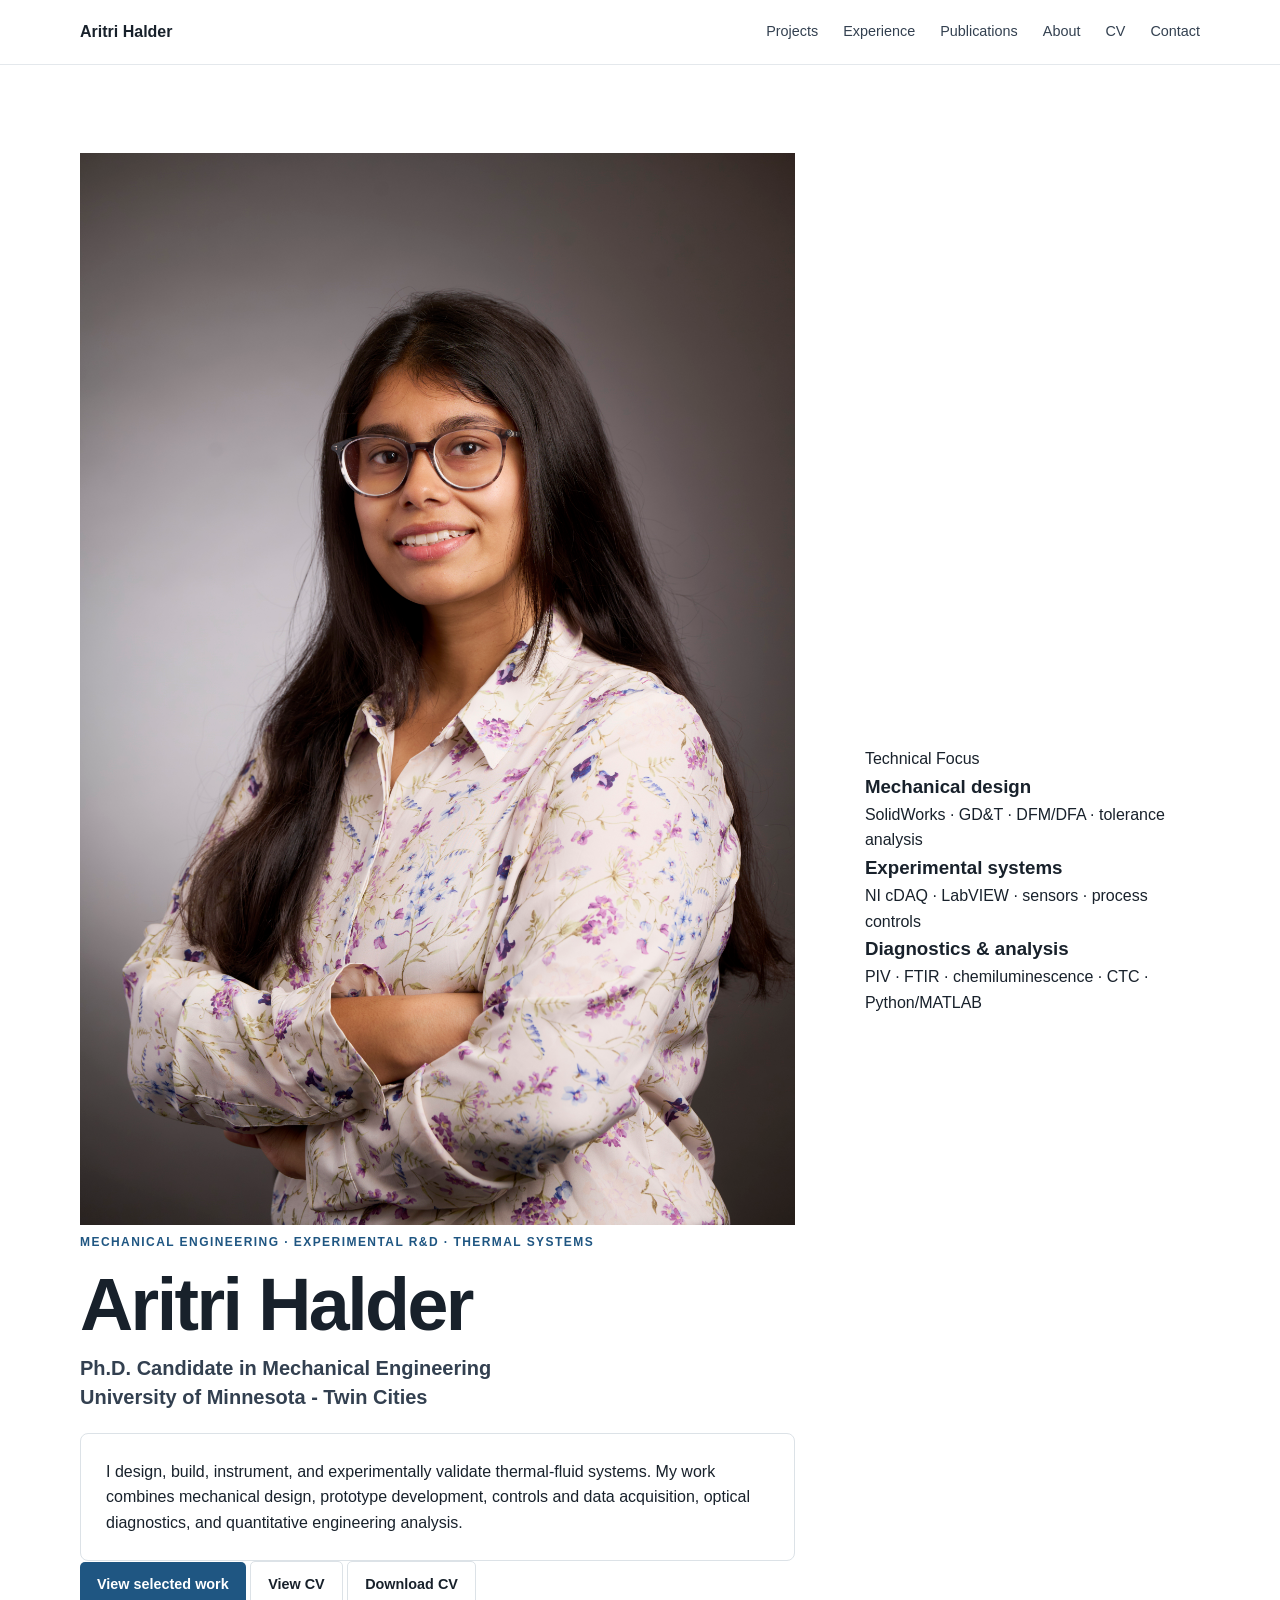
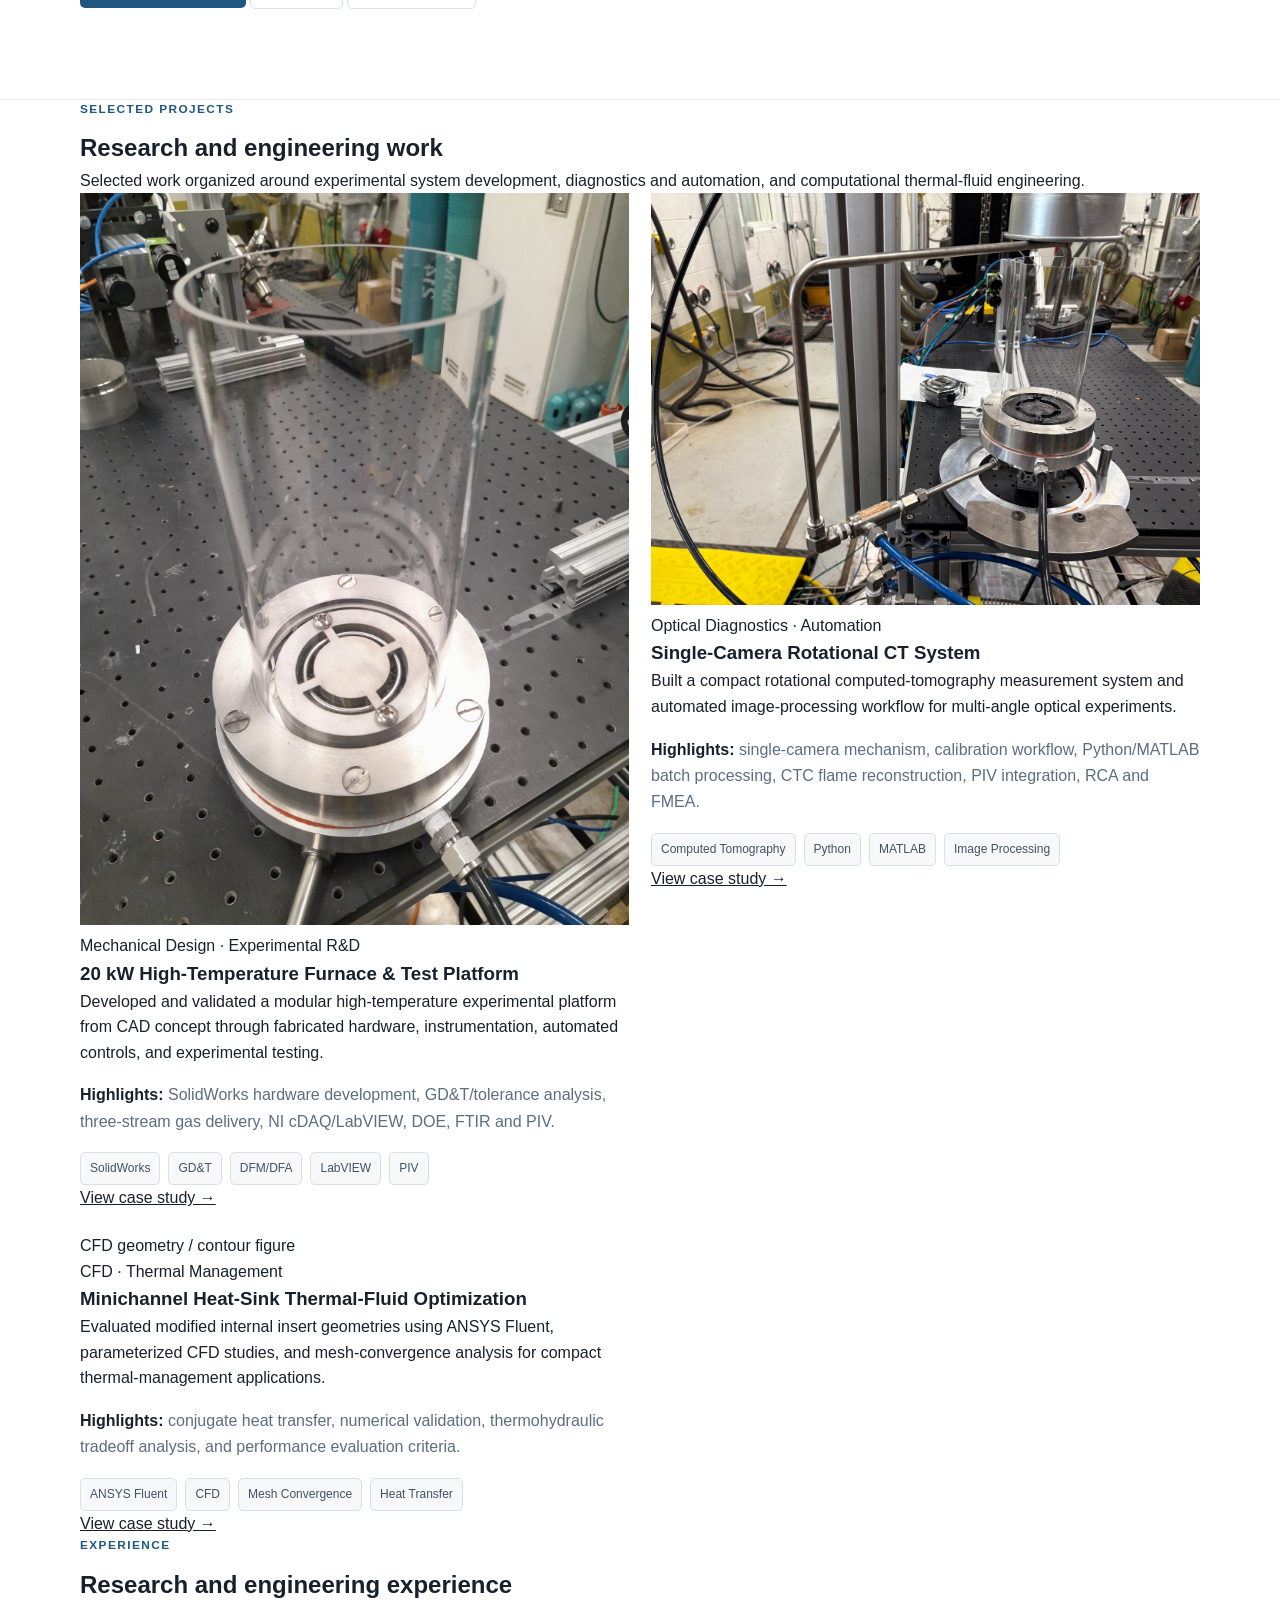
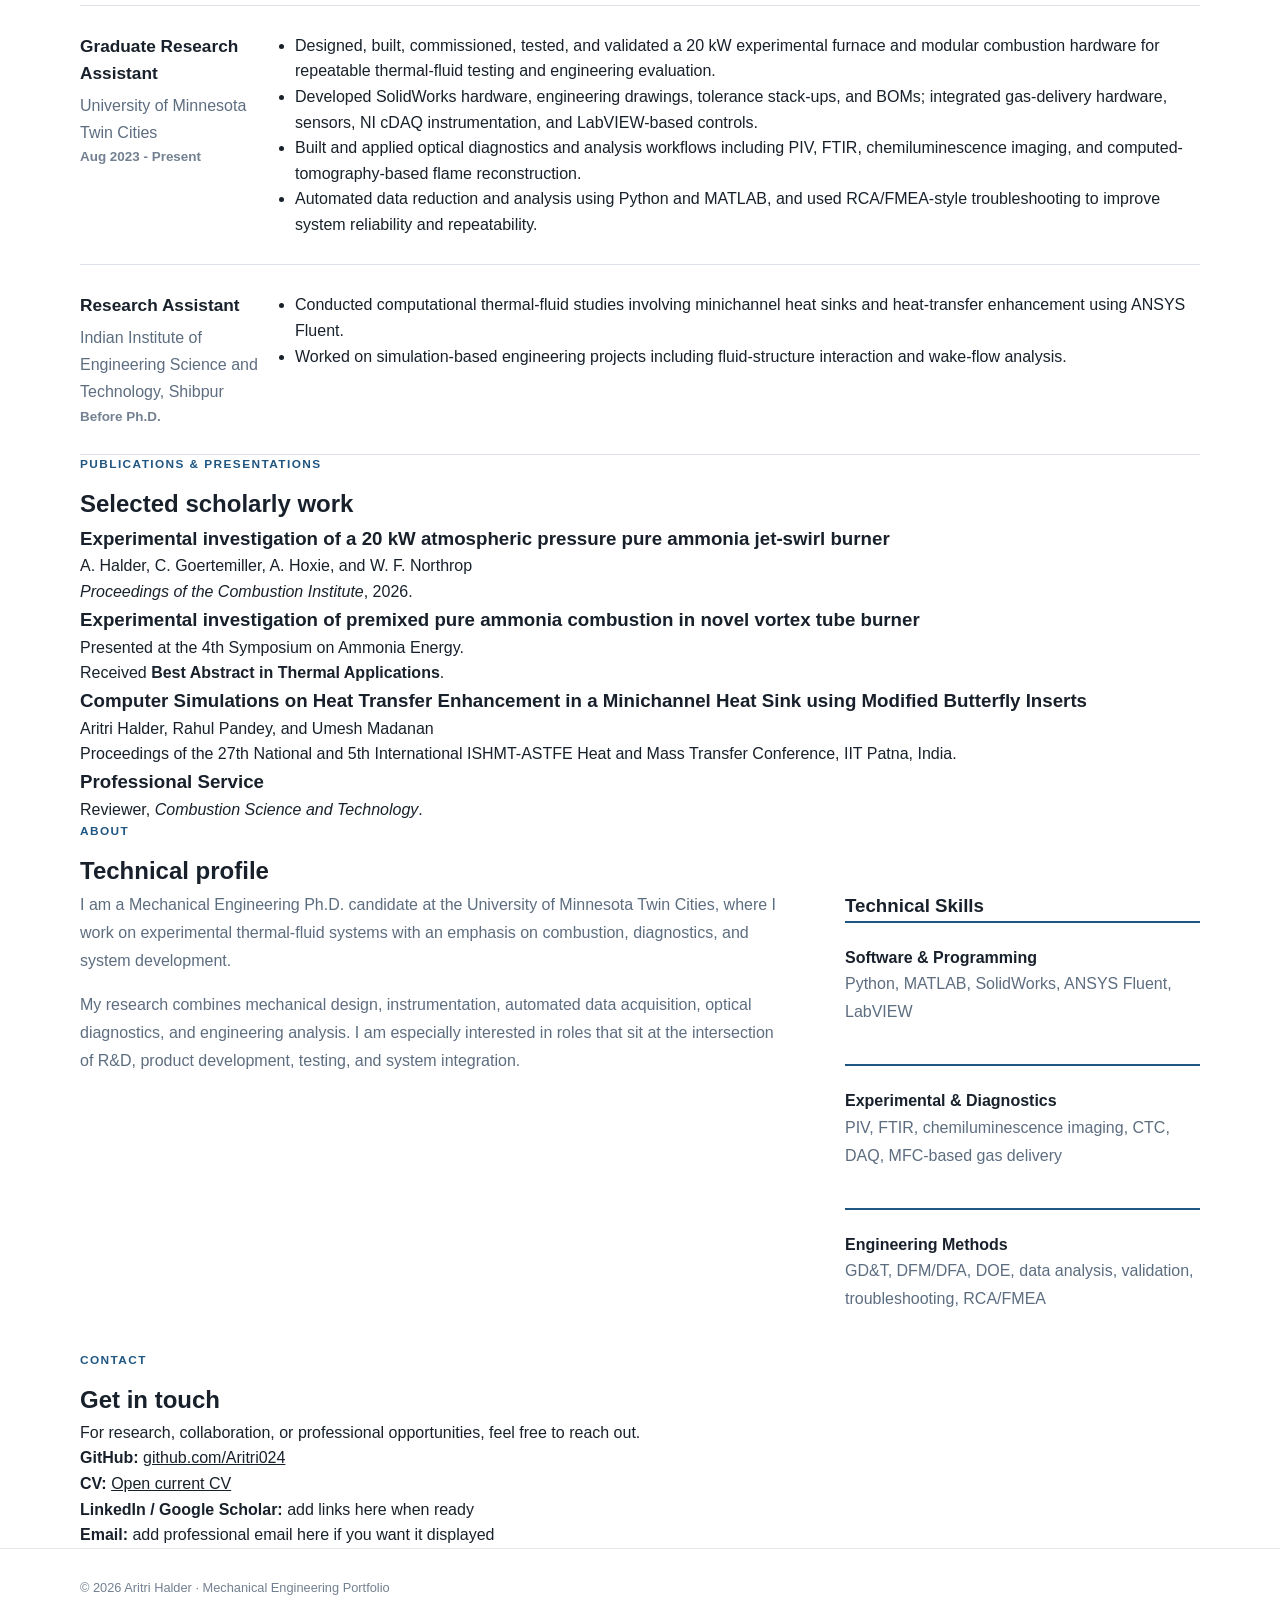
==== commit 25fcdc8b: "Updated with my picture" ====
--- a/index.html
+++ b/index.html
@@ -1,1320 +1,462 @@
-<!doctype html>
-
+<!DOCTYPE html>
 <html lang="en">
-
 <head>
-
-  <meta charset="utf-8">
-
+  <meta charset="UTF-8" />
   <meta
     name="viewport"
-    content="width=device-width, initial-scale=1">
-
+    content="width=device-width, initial-scale=1.0"
+  />
   <meta
     name="description"
-    content="Aritri Halder - Mechanical Engineer and Ph.D. candidate working on thermal systems, experimental R&D, prototype development, test and validation, optical diagnostics, and engineering data analysis.">
-
-  <title>
-    Aritri Halder | Mechanical Engineer & Researcher
-  </title>
-
-  <link rel="stylesheet" href="styles.css">
-
-
-  <style>
-
-    /* Three selected projects on larger screens */
-
-    @media (min-width: 1000px) {
-
-      #projects .project-grid {
-        grid-template-columns: repeat(3, minmax(0, 1fr));
-        gap: 22px;
-      }
-
-      #projects .card-media,
-      #projects .placeholder {
-        height: 215px;
-      }
-
-      #projects .card-body {
-        padding: 22px;
-      }
-
-      #projects .card h3 {
-        font-size: 1.12rem;
-      }
-
-      #projects .card p {
-        font-size: 0.94rem;
-      }
-
-      #projects .project-highlight {
-        font-size: 0.88rem;
-      }
-
-    }
-
-
-    @media (min-width: 821px) and (max-width: 999px) {
-
-      #projects .project-grid {
-        grid-template-columns: repeat(2, minmax(0, 1fr));
-      }
-
-    }
-
-
-    @media (max-width: 820px) {
-
-      #projects .project-grid {
-        grid-template-columns: 1fr;
-      }
-
-    }
-
-
-    /* Professional service */
-
-    .service-block {
-      margin-top: 32px;
-      padding-top: 26px;
-      border-top: 1px solid var(--border);
-    }
-
-
-    .service-block h3 {
-      margin: 0 0 14px;
-      color: var(--text);
-      font-size: 1.05rem;
-    }
-
-
-    .service-item {
-      padding: 18px 20px;
-      background: #f7f9fb;
-      border-left: 3px solid var(--accent);
-      border-radius: 0 5px 5px 0;
-    }
-
-
-    .service-item strong {
-      display: block;
-      margin-bottom: 4px;
-      color: var(--text);
-    }
-
-
-    .service-item span {
-      color: var(--body-text);
-      line-height: 1.6;
-    }
-
-  </style>
-
+    content="Aritri Halder | Mechanical Engineering Ph.D. Candidate at the University of Minnesota Twin Cities. Portfolio of experimental R&D, thermal-fluid systems, combustion diagnostics, and computational heat-transfer projects."
+  />
+  <title>Aritri Halder | Portfolio</title>
+  <link rel="stylesheet" href="styles.css" />
 </head>
-
-
-
 <body>
 
-
-<!-- =========================================================
-     NAVIGATION
-========================================================= -->
-
-<header class="site-header">
-
-  <div class="container nav">
-
-    <a
-      class="brand"
-      href="index.html">
-      Aritri Halder
-    </a>
-
-
-    <nav
-      class="nav-links"
-      aria-label="Primary navigation">
-
-      <a href="#projects">
-        Projects
-      </a>
-
-      <a href="#experience">
-        Experience
-      </a>
-
-      <a href="#publications">
-        Publications
-      </a>
-
-      <a href="#education">
-        Education
-      </a>
-
-      <a href="#about">
-        About
-      </a>
-
-      <a href="cv.html">
-        CV
-      </a>
-
-      <a href="#contact">
-        Contact
-      </a>
-
-    </nav>
-
-  </div>
-
-</header>
-
-
-
-<main>
-
-
-<!-- =========================================================
-     HERO
-========================================================= -->
-
-<section
-  class="hero"
-  id="home">
-
-  <div class="container hero-grid">
-
-
-    <div class="hero-copy">
-
-      <div class="eyebrow">
-        Mechanical Engineering · Experimental R&amp;D · Thermal Systems
-      </div>
-
-
-      <h1>
-        Aritri Halder
-      </h1>
-
-
-      <h2>
-        Ph.D. Candidate in Mechanical Engineering
-        <br>
-        University of Minnesota - Twin Cities
-      </h2>
-
-
-      <p class="lede">
-        I design, build, instrument, and experimentally validate
-        thermal-fluid systems. My work combines mechanical design,
-        prototype development, controls and data acquisition,
-        optical diagnostics, and quantitative engineering analysis.
-      </p>
-
-
-      <div class="button-row">
-
-        <a
-          class="btn primary"
-          href="#projects">
-          View selected work
-        </a>
-
-        <a
-          class="btn secondary"
-          href="cv.html">
-          View CV
-        </a>
-
-        <a
-          class="btn secondary"
-          href="Aritri_Halder_CV_Job.pdf"
-          download>
-          Download CV
-        </a>
-
-      </div>
-
-    </div>
-
-
-
-    <aside
-      class="hero-summary"
-      aria-label="Technical focus">
-
-      <div class="hero-summary-label">
-        Technical focus
-      </div>
-
-
-      <div class="hero-summary-item">
-
-        <strong>
-          Mechanical design
-        </strong>
-
-        <span>
-          SolidWorks · GD&amp;T · DFM/DFA · tolerance analysis
-        </span>
-
-      </div>
-
-
-      <div class="hero-summary-item">
-
-        <strong>
-          Experimental systems
-        </strong>
-
-        <span>
-          NI cDAQ · LabVIEW · sensors · process controls
-        </span>
-
-      </div>
-
-
-      <div class="hero-summary-item">
-
-        <strong>
-          Diagnostics &amp; analysis
-        </strong>
-
-        <span>
-          PIV · FTIR · chemiluminescence · CTC · Python/MATLAB
-        </span>
-
-      </div>
-
-    </aside>
-
-  </div>
-
-</section>
-
-
-
-<!-- =========================================================
-     SELECTED PROJECTS
-========================================================= -->
-
-<section id="projects">
-
-  <div class="container">
-
-
-    <div class="section-head">
-
-      <div class="section-kicker">
-        Selected projects
-      </div>
-
-
-      <div>
-
-        <h2 class="section-title">
-          Research and engineering work
-        </h2>
-
-        <p class="section-intro">
-          Selected case studies highlighting mechanical hardware development,
-          experimental diagnostics, and computational thermal-fluid engineering.
+  <!-- =========================================================
+       NAVIGATION
+  ========================================================= -->
+  <header class="site-header">
+    <div class="container nav">
+      <a class="brand" href="index.html">Aritri Halder</a>
+
+      <nav class="nav-links" aria-label="Primary navigation">
+        <a href="#projects">Projects</a>
+        <a href="#experience">Experience</a>
+        <a href="#publications">Publications</a>
+        <a href="#about">About</a>
+        <a href="cv.html">CV</a>
+        <a href="#contact">Contact</a>
+      </nav>
+    </div>
+  </header>
+
+  <!-- =========================================================
+       HERO
+  ========================================================= -->
+  <section class="hero">
+    <div class="container hero-grid">
+
+      <!-- Left main content -->
+      <div class="hero-main">
+
+        <div class="hero-intro-layout">
+          <div class="hero-photo-wrap">
+            <img
+              src="COGS_Portraits_260908_TN_649.jpg"
+              alt="Portrait of Aritri Halder"
+              class="hero-photo"
+            />
+          </div>
+
+          <div class="hero-copy">
+            <div class="eyebrow">
+              Mechanical Engineering · Experimental R&amp;D · Thermal Systems
+            </div>
+
+            <h1>Aritri Halder</h1>
+
+            <h2>
+              Ph.D. Candidate in Mechanical Engineering<br>
+              University of Minnesota - Twin Cities
+            </h2>
+
+            <p class="hero-summary">
+              I design, build, instrument, and experimentally validate
+              thermal-fluid systems. My work combines mechanical design,
+              prototype development, controls and data acquisition, optical
+              diagnostics, and quantitative engineering analysis.
+            </p>
+
+            <div class="hero-actions">
+              <a class="btn primary" href="#projects">View selected work</a>
+              <a class="btn secondary" href="cv.html">View CV</a>
+              <a class="btn secondary" href="Aritri_Halder_CV_Job.pdf" download>Download CV</a>
+            </div>
+          </div>
+        </div>
+
+      </div>
+
+      <!-- Right focus card -->
+      <aside class="hero-side-card">
+        <div class="side-card">
+          <div class="side-card-title">Technical Focus</div>
+
+          <div class="focus-item">
+            <h3>Mechanical design</h3>
+            <p>SolidWorks · GD&amp;T · DFM/DFA · tolerance analysis</p>
+          </div>
+
+          <div class="focus-item">
+            <h3>Experimental systems</h3>
+            <p>NI cDAQ · LabVIEW · sensors · process controls</p>
+          </div>
+
+          <div class="focus-item no-border">
+            <h3>Diagnostics &amp; analysis</h3>
+            <p>PIV · FTIR · chemiluminescence · CTC · Python/MATLAB</p>
+          </div>
+        </div>
+      </aside>
+
+    </div>
+  </section>
+
+  <!-- =========================================================
+       PROJECTS
+  ========================================================= -->
+  <section class="section" id="projects">
+    <div class="container">
+      <div class="section-header">
+        <div class="section-eyebrow">Selected Projects</div>
+        <h2>Research and engineering work</h2>
+        <p>
+          Selected work organized around experimental system development,
+          diagnostics and automation, and computational thermal-fluid engineering.
         </p>
-
-      </div>
-
-    </div>
-
-
-
-    <div class="project-grid">
-
-
-      <!-- ===================================================
-           PROJECT 1
-      ==================================================== -->
-
-      <article class="card">
-
-        <a
-          class="card-media"
-          href="project-20kw-furnace.html"
-          aria-label="View 20 kW furnace project">
-
-          <img
-            src="Jet-swirl%20burner%20with%20Quartz%20tube.jpeg"
-            alt="Assembled 20 kW jet-swirl burner with quartz optical tube">
-
-        </a>
-
-
-        <div class="card-body">
-
-          <div class="card-kicker">
-            Mechanical design · Experimental R&amp;D
-          </div>
-
-
+      </div>
+
+      <div class="project-grid">
+
+        <!-- Project 1 -->
+        <article class="project-card">
+          <div class="project-media">
+            <img
+              src="Jet-swirl burner with Quartz tube.jpeg"
+              alt="20 kW jet-swirl burner experimental hardware"
+            />
+          </div>
+
+          <div class="project-body">
+            <div class="project-kicker">
+              Mechanical Design · Experimental R&amp;D
+            </div>
+
+            <h3>20 kW High-Temperature Furnace &amp; Test Platform</h3>
+
+            <p>
+              Developed and validated a modular high-temperature experimental
+              platform from CAD concept through fabricated hardware,
+              instrumentation, automated controls, and experimental testing.
+            </p>
+
+            <p class="project-highlight">
+              <strong>Highlights:</strong> SolidWorks hardware development,
+              GD&amp;T/tolerance analysis, three-stream gas delivery,
+              NI cDAQ/LabVIEW, DOE, FTIR and PIV.
+            </p>
+
+            <div class="tags">
+              <span class="tag">SolidWorks</span>
+              <span class="tag">GD&amp;T</span>
+              <span class="tag">DFM/DFA</span>
+              <span class="tag">LabVIEW</span>
+              <span class="tag">PIV</span>
+            </div>
+
+            <a class="project-link" href="project-20kw-furnace.html">
+              View case study →
+            </a>
+          </div>
+        </article>
+
+        <!-- Project 2 -->
+        <article class="project-card">
+          <div class="project-media">
+            <img
+              src="CTC-setup-actual.jpeg"
+              alt="Single-camera rotational CT experimental setup"
+            />
+          </div>
+
+          <div class="project-body">
+            <div class="project-kicker">
+              Optical Diagnostics · Automation
+            </div>
+
+            <h3>Single-Camera Rotational CT System</h3>
+
+            <p>
+              Built a compact rotational computed-tomography measurement
+              system and automated image-processing workflow for multi-angle
+              optical experiments.
+            </p>
+
+            <p class="project-highlight">
+              <strong>Highlights:</strong> single-camera mechanism, calibration
+              workflow, Python/MATLAB batch processing, CTC flame reconstruction,
+              PIV integration, RCA and FMEA.
+            </p>
+
+            <div class="tags">
+              <span class="tag">Computed Tomography</span>
+              <span class="tag">Python</span>
+              <span class="tag">MATLAB</span>
+              <span class="tag">Image Processing</span>
+            </div>
+
+            <a class="project-link" href="project-ct-system.html">
+              View case study →
+            </a>
+          </div>
+        </article>
+
+        <!-- Project 3 -->
+        <article class="project-card">
+          <div class="project-media project-media-placeholder">
+            <div class="placeholder-label">CFD geometry / contour figure</div>
+          </div>
+
+          <div class="project-body">
+            <div class="project-kicker">
+              CFD · Thermal Management
+            </div>
+
+            <h3>Minichannel Heat-Sink Thermal-Fluid Optimization</h3>
+
+            <p>
+              Evaluated modified internal insert geometries using ANSYS Fluent,
+              parameterized CFD studies, and mesh-convergence analysis for
+              compact thermal-management applications.
+            </p>
+
+            <p class="project-highlight">
+              <strong>Highlights:</strong> conjugate heat transfer, numerical
+              validation, thermohydraulic tradeoff analysis, and performance
+              evaluation criteria.
+            </p>
+
+            <div class="tags">
+              <span class="tag">ANSYS Fluent</span>
+              <span class="tag">CFD</span>
+              <span class="tag">Mesh Convergence</span>
+              <span class="tag">Heat Transfer</span>
+            </div>
+
+            <a class="project-link" href="project-minichannel.html">
+              View case study →
+            </a>
+          </div>
+        </article>
+
+      </div>
+    </div>
+  </section>
+
+  <!-- =========================================================
+       EXPERIENCE
+  ========================================================= -->
+  <section class="section section-alt" id="experience">
+    <div class="container">
+      <div class="section-header">
+        <div class="section-eyebrow">Experience</div>
+        <h2>Research and engineering experience</h2>
+      </div>
+
+      <div class="timeline">
+
+        <article class="timeline-item">
+          <div class="timeline-head">
+            <div>
+              <h3>Graduate Research Assistant</h3>
+              <p class="timeline-org">University of Minnesota Twin Cities</p>
+            </div>
+            <div class="timeline-date">Aug 2023 - Present</div>
+          </div>
+
+          <ul class="timeline-list">
+            <li>
+              Designed, built, commissioned, tested, and validated a 20 kW
+              experimental furnace and modular combustion hardware for
+              repeatable thermal-fluid testing and engineering evaluation.
+            </li>
+            <li>
+              Developed SolidWorks hardware, engineering drawings, tolerance
+              stack-ups, and BOMs; integrated gas-delivery hardware, sensors,
+              NI cDAQ instrumentation, and LabVIEW-based controls.
+            </li>
+            <li>
+              Built and applied optical diagnostics and analysis workflows
+              including PIV, FTIR, chemiluminescence imaging, and
+              computed-tomography-based flame reconstruction.
+            </li>
+            <li>
+              Automated data reduction and analysis using Python and MATLAB,
+              and used RCA/FMEA-style troubleshooting to improve system
+              reliability and repeatability.
+            </li>
+          </ul>
+        </article>
+
+        <article class="timeline-item">
+          <div class="timeline-head">
+            <div>
+              <h3>Research Assistant</h3>
+              <p class="timeline-org">Indian Institute of Engineering Science and Technology, Shibpur</p>
+            </div>
+            <div class="timeline-date">Before Ph.D.</div>
+          </div>
+
+          <ul class="timeline-list">
+            <li>
+              Conducted computational thermal-fluid studies involving
+              minichannel heat sinks and heat-transfer enhancement using ANSYS Fluent.
+            </li>
+            <li>
+              Worked on simulation-based engineering projects including
+              fluid-structure interaction and wake-flow analysis.
+            </li>
+          </ul>
+        </article>
+
+      </div>
+    </div>
+  </section>
+
+  <!-- =========================================================
+       PUBLICATIONS
+  ========================================================= -->
+  <section class="section" id="publications">
+    <div class="container">
+      <div class="section-header">
+        <div class="section-eyebrow">Publications &amp; Presentations</div>
+        <h2>Selected scholarly work</h2>
+      </div>
+
+      <div class="publication-list">
+
+        <article class="publication-item">
           <h3>
-            20 kW High-Temperature Furnace &amp; Test Platform
+            Experimental investigation of a 20 kW atmospheric pressure pure
+            ammonia jet-swirl burner
           </h3>
-
-
-          <p>
-            Developed a modular high-temperature experimental system
-            from CAD concept through fabricated hardware, instrumentation,
-            automated controls, and experimental validation.
-          </p>
-
-
-          <div class="project-highlight">
-
-            <strong>
-              Highlights:
-            </strong>
-
-            SolidWorks design, GD&amp;T, DFM/DFA, gas delivery,
-            NI cDAQ/LabVIEW, DOE, FTIR, and PIV.
-
-          </div>
-
-
-          <div class="tags">
-
-            <span class="tag">SolidWorks</span>
-            <span class="tag">GD&amp;T</span>
-            <span class="tag">DFM/DFA</span>
-            <span class="tag">LabVIEW</span>
-            <span class="tag">PIV</span>
-
-          </div>
-
-
-          <a
-            class="card-link"
-            href="project-20kw-furnace.html">
-            View case study →
-          </a>
-
+          <p>
+            A. Halder, C. Goertemiller, A. Hoxie, and W. F. Northrop
+          </p>
+          <p>
+            <em>Proceedings of the Combustion Institute</em>, 2026.
+          </p>
+        </article>
+
+        <article class="publication-item">
+          <h3>
+            Experimental investigation of premixed pure ammonia combustion in
+            novel vortex tube burner
+          </h3>
+          <p>
+            Presented at the 4th Symposium on Ammonia Energy.
+          </p>
+          <p>
+            Received <strong>Best Abstract in Thermal Applications</strong>.
+          </p>
+        </article>
+
+        <article class="publication-item">
+          <h3>
+            Computer Simulations on Heat Transfer Enhancement in a
+            Minichannel Heat Sink using Modified Butterfly Inserts
+          </h3>
+          <p>
+            Aritri Halder, Rahul Pandey, and Umesh Madanan
+          </p>
+          <p>
+            Proceedings of the 27th National and 5th International
+            ISHMT-ASTFE Heat and Mass Transfer Conference, IIT Patna, India.
+          </p>
+        </article>
+
+        <article class="publication-item">
+          <h3>Professional Service</h3>
+          <p>
+            Reviewer, <em>Combustion Science and Technology</em>.
+          </p>
+        </article>
+
+      </div>
+    </div>
+  </section>
+
+  <!-- =========================================================
+       ABOUT
+  ========================================================= -->
+  <section class="section section-alt" id="about">
+    <div class="container">
+      <div class="section-header">
+        <div class="section-eyebrow">About</div>
+        <h2>Technical profile</h2>
+      </div>
+
+      <div class="about-grid">
+        <div>
+          <p>
+            I am a Mechanical Engineering Ph.D. candidate at the University
+            of Minnesota Twin Cities, where I work on experimental thermal-fluid
+            systems with an emphasis on combustion, diagnostics, and system development.
+          </p>
+
+          <p>
+            My research combines mechanical design, instrumentation, automated
+            data acquisition, optical diagnostics, and engineering analysis.
+            I am especially interested in roles that sit at the intersection
+            of R&amp;D, product development, testing, and system integration.
+          </p>
         </div>
 
-      </article>
-
-
-
-      <!-- ===================================================
-           PROJECT 2
-      ==================================================== -->
-
-      <article class="card">
-
-        <a
-          class="card-media"
-          href="project-ct-system.html"
-          aria-label="View optical diagnostics project">
-
-          <img
-            src="CTC-setup-actual.jpeg"
-            alt="Computed tomography of chemiluminescence experimental setup">
-
-        </a>
-
-
-        <div class="card-body">
-
-          <div class="card-kicker">
-            Optical diagnostics · Experimental measurement
-          </div>
-
-
-          <h3>
-            PIV &amp; 3D Flame Reconstruction
-          </h3>
-
-
-          <p>
-            Developed and applied laser- and camera-based diagnostics
-            to quantify flow structure, turbulence, recirculation,
-            and three-dimensional flame behavior.
-          </p>
-
-
-          <div class="project-highlight">
-
-            <strong>
-              Highlights:
-            </strong>
-
-            Reactive PIV, multi-angle flame imaging, CTC reconstruction,
-            camera calibration, and automated Python/MATLAB processing.
-
-          </div>
-
-
-          <div class="tags">
-
-            <span class="tag">PIV</span>
-            <span class="tag">CTC</span>
-            <span class="tag">Laser Diagnostics</span>
-            <span class="tag">Python</span>
-            <span class="tag">MATLAB</span>
-
-          </div>
-
-
-          <a
-            class="card-link"
-            href="project-ct-system.html">
-            View case study →
-          </a>
-
+        <div class="skill-block">
+          <h3>Technical Skills</h3>
+
+          <div class="skill-group">
+            <h4>Software &amp; Programming</h4>
+            <p>Python, MATLAB, SolidWorks, ANSYS Fluent, LabVIEW</p>
+          </div>
+
+          <div class="skill-group">
+            <h4>Experimental &amp; Diagnostics</h4>
+            <p>PIV, FTIR, chemiluminescence imaging, CTC, DAQ, MFC-based gas delivery</p>
+          </div>
+
+          <div class="skill-group">
+            <h4>Engineering Methods</h4>
+            <p>GD&amp;T, DFM/DFA, DOE, data analysis, validation, troubleshooting, RCA/FMEA</p>
+          </div>
         </div>
-
-      </article>
-
-
-
-      <!-- ===================================================
-           PROJECT 3
-      ==================================================== -->
-
-      <article class="card">
-
-        <div class="placeholder">
-
-          <span>
-            CFD geometry / contour figure
-          </span>
-
-        </div>
-
-
-        <div class="card-body">
-
-          <div class="card-kicker">
-            CFD · Thermal management
-          </div>
-
-
-          <h3>
-            Minichannel Heat-Sink Thermal-Fluid Optimization
-          </h3>
-
-
-          <p>
-            Evaluated modified internal insert geometries using
-            ANSYS Fluent, parameterized CFD studies, and
-            mesh-convergence analysis.
-          </p>
-
-
-          <div class="project-highlight">
-
-            <strong>
-              Result:
-            </strong>
-
-            Modified insert geometry improved thermal-fluid
-            performance by up to 28%.
-
-          </div>
-
-
-          <div class="tags">
-
-            <span class="tag">ANSYS Fluent</span>
-            <span class="tag">CFD</span>
-            <span class="tag">Mesh Convergence</span>
-            <span class="tag">Heat Transfer</span>
-
-          </div>
-
-
-          <a
-            class="card-link"
-            href="project-minichannel.html">
-            View case study →
-          </a>
-
-        </div>
-
-      </article>
-
-
-    </div>
-
-  </div>
-
-</section>
-
-
-
-<!-- =========================================================
-     EXPERIENCE
-========================================================= -->
-
-<section id="experience">
-
-  <div class="container">
-
-
-    <div class="section-head">
-
-      <div class="section-kicker">
-        Experience
-      </div>
-
-
-      <div>
-
-        <h2 class="section-title">
-          Research and engineering experience
-        </h2>
-
-        <p class="section-intro">
-          Experience spanning experimental system development,
-          thermal-fluid engineering, diagnostics, and computational analysis.
+      </div>
+    </div>
+  </section>
+
+  <!-- =========================================================
+       CONTACT
+  ========================================================= -->
+  <section class="section" id="contact">
+    <div class="container">
+      <div class="section-header">
+        <div class="section-eyebrow">Contact</div>
+        <h2>Get in touch</h2>
+        <p>
+          For research, collaboration, or professional opportunities, feel free to reach out.
         </p>
-
-      </div>
-
-    </div>
-
-
-
-    <div class="timeline">
-
-
-      <!-- University of Minnesota -->
-
-      <div class="timeline-item">
-
-        <div class="timeline-date">
-          Oct 2024 - Present
-        </div>
-
-
-        <div>
-
-          <h3>
-            Graduate Research Assistant
-          </h3>
-
-          <h4>
-            University of Minnesota - T.E. Murphy Engine Lab · Minneapolis, MN
-          </h4>
-
-          <p>
-            Developing and validating a 20 kW high-temperature experimental
-            system; producing SolidWorks CAD, GD&amp;T drawings, tolerance
-            analyses and BOMs; integrating gas delivery, sensors, NI cDAQ
-            and LabVIEW; and applying FTIR, PIV, chemiluminescence, CTC,
-            Python and MATLAB for performance characterization.
-          </p>
-
-        </div>
-
-      </div>
-
-
-
-      <!-- Jadavpur -->
-
-      <div class="timeline-item">
-
-        <div class="timeline-date">
-          Aug 2022 - Jun 2023
-        </div>
-
-
-        <div>
-
-          <h3>
-            Research Assistant
-          </h3>
-
-          <h4>
-            Jadavpur University - Microfluidics Lab · Kolkata, India
-          </h4>
-
-          <p>
-            Executed parallel C/C++ simulations on HPC for unsteady
-            fluid-structure interaction at Re = 250. Conducted parametric
-            studies across Strouhal number and pitching phase and used
-            Tecplot to analyze wake dynamics, vorticity, and flow separation.
-          </p>
-
-        </div>
-
-      </div>
-
-
-
-      <!-- IIT Kanpur -->
-
-      <div class="timeline-item">
-
-        <div class="timeline-date">
-          May 2022 - Jul 2022
-        </div>
-
-
-        <div>
-
-          <h3>
-            Research Intern
-          </h3>
-
-          <h4>
-            IIT Kanpur - Experimental Thermofluids Laboratory · Kanpur, India
-          </h4>
-
-          <p>
-            Performed ANSYS Fluent mesh-convergence and geometry studies
-            for minichannel heat-sink thermal management. Evaluated modified
-            insert geometries and quantified pressure-drop and thermal-fluid
-            performance, achieving up to 28% improvement.
-          </p>
-
-        </div>
-
-      </div>
-
-
-    </div>
-
-  </div>
-
-</section>
-
-
-
-<!-- =========================================================
-     PUBLICATIONS, PRESENTATIONS & SERVICE
-========================================================= -->
-
-<section id="publications">
-
-  <div class="container">
-
-
-    <div class="section-head">
-
-      <div class="section-kicker">
-        Research output
-      </div>
-
-
-      <div>
-
-        <h2 class="section-title">
-          Publications, presentations &amp; professional service
-        </h2>
-
-        <p class="section-intro">
-          Selected scholarly work, conference activity, and professional
-          contributions in combustion and thermal-fluid engineering.
-        </p>
-
-      </div>
-
-    </div>
-
-
-
-    <div class="pub-list">
-
-
-      <!-- Publication 1 -->
-
-      <div class="pub">
-
-        <div class="pub-title">
-          Experimental investigation of a 20 kW atmospheric pressure
-          pure ammonia jet-swirl burner
-        </div>
-
-        <div class="pub-meta">
-          A. Halder, C. Goertemiller, A. Hoxie, and W. F. Northrop ·
-          Proceedings of the Combustion Institute · 2026
-        </div>
-
-        <div class="pub-links">
-          <span class="muted-link">
-            Paper link can be added here
-          </span>
-        </div>
-
-      </div>
-
-
-
-      <!-- Publication 2 -->
-
-      <div class="pub">
-
-        <div class="pub-title">
-          Computer simulations on heat transfer enhancement in a
-          minichannel heat sink using modified butterfly inserts
-        </div>
-
-        <div class="pub-meta">
-          A. Halder, R. Pandey, and U. Madanan ·
-          ISHMT-ASTFE Heat and Mass Transfer Conference ·
-          2024 · pp. 149–154
-        </div>
-
-        <div class="pub-links">
-          <span class="muted-link">
-            Paper / DOI link can be added here
-          </span>
-        </div>
-
-      </div>
-
-
-
-      <!-- Work in progress -->
-
-      <div class="pub">
-
-        <div class="pub-title">
-          Stability and Emissions Profile of a 120 kW Fuel-Flexible
-          Jet-Swirl Burner Operating on Ammonia
-        </div>
-
-        <div class="pub-meta">
-          A. Halder et al. · Transformative Energy · In progress
-        </div>
-
-      </div>
-
-
-
-      <!-- Presentations -->
-
-      <div class="pub">
-
-        <div class="pub-title">
-          Oral and poster presentations
-        </div>
-
-        <div class="pub-meta">
-          Five presentations at international and U.S. technical meetings,
-          including the 41st International Symposium on Combustion
-          (Kyoto, Japan, 2026), the 14th U.S. National Combustion Meeting
-          (Boston, MA, 2025), and the 4th Symposium on Ammonia Energy (2025).
-        </div>
-
-      </div>
-
-
-    </div>
-
-
-
-    <!-- Professional service -->
-
-    <div class="service-block">
-
-      <h3>
-        Professional Service
-      </h3>
-
-
-      <div class="service-item">
-
-        <strong>
-          Peer Reviewer
-        </strong>
-
-        <span>
-          <em>Combustion Science and Technology</em>
-        </span>
-
-      </div>
-
-    </div>
-
-  </div>
-
-</section>
-
-
-
-<!-- =========================================================
-     EDUCATION
-========================================================= -->
-
-<section id="education">
-
-  <div class="container">
-
-
-    <div class="section-head">
-
-      <div class="section-kicker">
-        Education
-      </div>
-
-
-      <div>
-
-        <h2 class="section-title">
-          Academic background
-        </h2>
-
-        <p class="section-intro">
-          Mechanical engineering education with emphasis on thermal-fluid
-          systems and experimental research.
-        </p>
-
-      </div>
-
-    </div>
-
-
-
-    <div class="education-grid">
-
-
-      <div class="education-card">
-
-        <div class="education-date">
-          Expected June 2027
-        </div>
-
-        <h3>
-          Ph.D., Mechanical Engineering
-        </h3>
-
-        <p>
-          University of Minnesota - Twin Cities · Minneapolis, MN
-        </p>
-
-      </div>
-
-
-
-      <div class="education-card">
-
-        <div class="education-date">
-          July 2023
-        </div>
-
-        <h3>
-          B.E., Mechanical Engineering
-        </h3>
-
-        <p>
-          Jadavpur University · Kolkata, India
-        </p>
-
-      </div>
-
-
-    </div>
-
-  </div>
-
-</section>
-
-
-
-<!-- =========================================================
-     SKILLS
-========================================================= -->
-
-<section id="skills">
-
-  <div class="container">
-
-
-    <div class="section-head">
-
-      <div class="section-kicker">
-        Skills
-      </div>
-
-
-      <div>
-
-        <h2 class="section-title">
-          Technical toolkit
-        </h2>
-
-        <p class="section-intro">
-          Tools and methods used across mechanical design,
-          experimental testing, diagnostics, and analysis.
-        </p>
-
-      </div>
-
-    </div>
-
-
-
-    <div class="skill-groups">
-
-
-      <div class="skill-group">
-
-        <h3>
-          Mechanical Design &amp; Manufacturing
-        </h3>
-
-        <p>
-          SolidWorks, engineering drawings, GD&amp;T, DFM/DFA,
-          tolerance stack-up, fit/clearance analysis, BOMs,
-          materials selection, prototyping, AutoCAD,
-          Autodesk Fusion 360.
-        </p>
-
-      </div>
-
-
-
-      <div class="skill-group">
-
-        <h3>
-          Instrumentation &amp; Test
-        </h3>
-
-        <p>
-          NI cDAQ, LabVIEW, mass flow controllers,
-          pressure/temperature sensors, synchronized data acquisition,
-          calibration, test automation, DOE, and SOPs.
-        </p>
-
-      </div>
-
-
-
-      <div class="skill-group">
-
-        <h3>
-          Diagnostics &amp; Data Analysis
-        </h3>
-
-        <p>
-          PIV, FTIR spectroscopy, chemiluminescence imaging,
-          computed tomography of chemiluminescence,
-          Python, MATLAB, image processing, statistical analysis,
-          and workflow automation.
-        </p>
-
-      </div>
-
-
-
-      <div class="skill-group">
-
-        <h3>
-          Modeling &amp; Simulation
-        </h3>
-
-        <p>
-          ANSYS Fluent, CFD, FVM, FEM, heat transfer,
-          thermal-fluid modeling, numerical methods,
-          mesh convergence, HPC, C/C++, Tecplot, and Cantera.
-        </p>
-
-      </div>
-
-
-    </div>
-
-  </div>
-
-</section>
-
-
-
-<!-- =========================================================
-     ABOUT
-========================================================= -->
-
-<section id="about">
-
-  <div class="container">
-
-
-    <div class="section-head">
-
-      <div class="section-kicker">
-        About
-      </div>
-
-
-      <div>
-
-        <h2 class="section-title">
-          Mechanical engineer and experimental researcher
-        </h2>
-
-      </div>
-
-    </div>
-
-
-
-    <div class="about-grid">
-
-
-      <div>
-
-        <p>
-          I am a Mechanical Engineering Ph.D. candidate at the
-          University of Minnesota working on high-temperature thermal-fluid
-          systems and experimental engineering. My current research combines
-          mechanical design and prototype development with process-gas delivery,
-          instrumentation, automated controls, and optical diagnostics.
-        </p>
-
-        <p>
-          Across my projects, I work from physical system design through
-          commissioning, measurement, troubleshooting, and quantitative
-          analysis. My earlier research includes CFD-based thermal-management
-          studies and HPC simulations of fluid-structure interaction.
-        </p>
-
-      </div>
-
-
-
-      <div class="contact-box">
-
-        <ul class="info-list">
-
-          <li>
-
-            <strong>
-              Current role
-            </strong>
-
-            <br>
-
-            Graduate Research Assistant,
-            T.E. Murphy Engine Lab
-
-          </li>
-
-
-          <li>
-
-            <strong>
-              Location
-            </strong>
-
-            <br>
-
-            Minneapolis, MN
-
-          </li>
-
-
-          <li>
-
-            <strong>
-              Awards
-            </strong>
-
-            <br>
-
-            Chester E. Dekko Fdn Endowed Graduate Fellowship,
-            2024–2025
-
-            <br><br>
-
-            Best Abstract - Thermal Applications,
-            4th Symposium on Ammonia Energy, 2025
-
-          </li>
-
-        </ul>
-
-      </div>
-
-
-    </div>
-
-  </div>
-
-</section>
-
-
-
-<!-- =========================================================
-     CV
-========================================================= -->
-
-<section id="cv">
-
-  <div class="container">
-
-
-    <div class="section-head">
-
-      <div class="section-kicker">
-        CV
-      </div>
-
-
-      <div>
-
-        <h2 class="section-title">
-          Curriculum Vitae
-        </h2>
-
-        <p class="section-intro">
-          View my full CV online or download a PDF copy.
-        </p>
-
-
-        <div class="button-row">
-
-          <a
-            class="btn primary"
-            href="cv.html">
-            View CV
-          </a>
-
-          <a
-            class="btn secondary"
-            href="Aritri_Halder_CV_Job.pdf"
-            target="_blank"
-            rel="noopener">
-            Open PDF
-          </a>
-
-          <a
-            class="btn secondary"
-            href="Aritri_Halder_CV_Job.pdf"
-            download>
-            Download CV
-          </a>
-
-        </div>
-
-      </div>
-
-    </div>
-
-  </div>
-
-</section>
-
-
-
-<!-- =========================================================
-     CONTACT
-========================================================= -->
-
-<section id="contact">
-
-  <div class="container">
-
-
-    <div class="section-head">
-
-      <div class="section-kicker">
-        Contact
-      </div>
-
-
-      <div>
-
-        <h2 class="section-title">
-          Get in touch
-        </h2>
-
-        <p class="section-intro">
-          Professional contact and profile links.
-        </p>
-
-      </div>
-
-    </div>
-
-
-
-    <div class="contact-grid">
-
-
-      <a
-        class="contact-item"
-        href="mailto:aritrihalder2001@gmail.com">
-
-        <span>
-          Email
-        </span>
-
-        <strong>
-          aritrihalder2001@gmail.com
-        </strong>
-
-      </a>
-
-
-
-      <a
-        class="contact-item"
-        href="https://www.linkedin.com/in/aritri-halder/"
-        target="_blank"
-        rel="noopener">
-
-        <span>
-          LinkedIn
-        </span>
-
-        <strong>
-          linkedin.com/in/aritri-halder
-        </strong>
-
-      </a>
-
-
-
-      <a
-        class="contact-item"
-        href="https://github.com/Aritri024"
-        target="_blank"
-        rel="noopener">
-
-        <span>
-          GitHub
-        </span>
-
-        <strong>
-          github.com/Aritri024
-        </strong>
-
-      </a>
-
-
-    </div>
-
-  </div>
-
-</section>
-
-
-</main>
-
-
-
-<footer class="footer">
-
-  <div class="container">
-    © 2026 Aritri Halder · Mechanical Engineering Portfolio
-  </div>
-
-</footer>
-
+      </div>
+
+      <div class="contact-card">
+        <p><strong>GitHub:</strong> <a href="https://github.com/Aritri024" target="_blank" rel="noopener">github.com/Aritri024</a></p>
+        <p><strong>CV:</strong> <a href="Aritri_Halder_CV_Job.pdf" target="_blank" rel="noopener">Open current CV</a></p>
+        <p><strong>LinkedIn / Google Scholar:</strong> add links here when ready</p>
+        <p><strong>Email:</strong> add professional email here if you want it displayed</p>
+      </div>
+    </div>
+  </section>
+
+  <!-- =========================================================
+       FOOTER
+  ========================================================= -->
+  <footer class="footer">
+    <div class="container">
+      © 2026 Aritri Halder · Mechanical Engineering Portfolio
+    </div>
+  </footer>
 
 </body>
-
 </html>
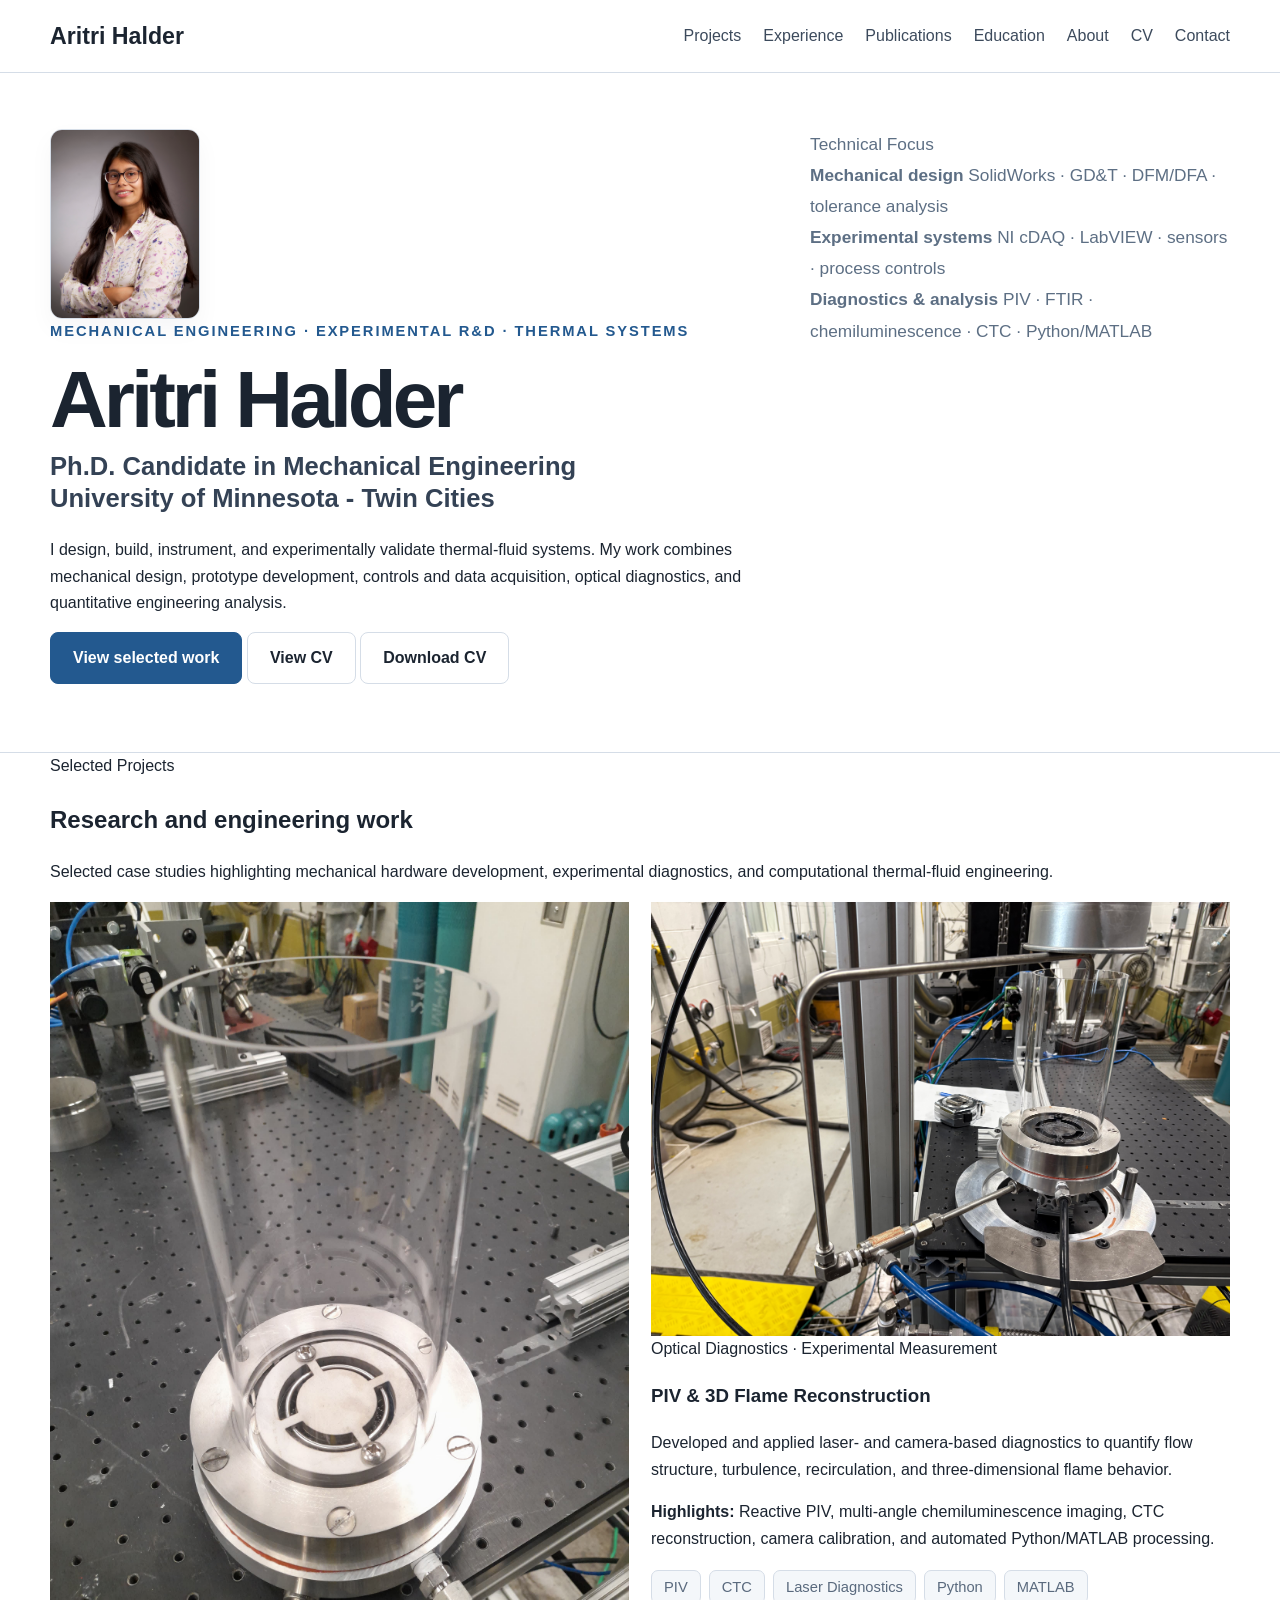
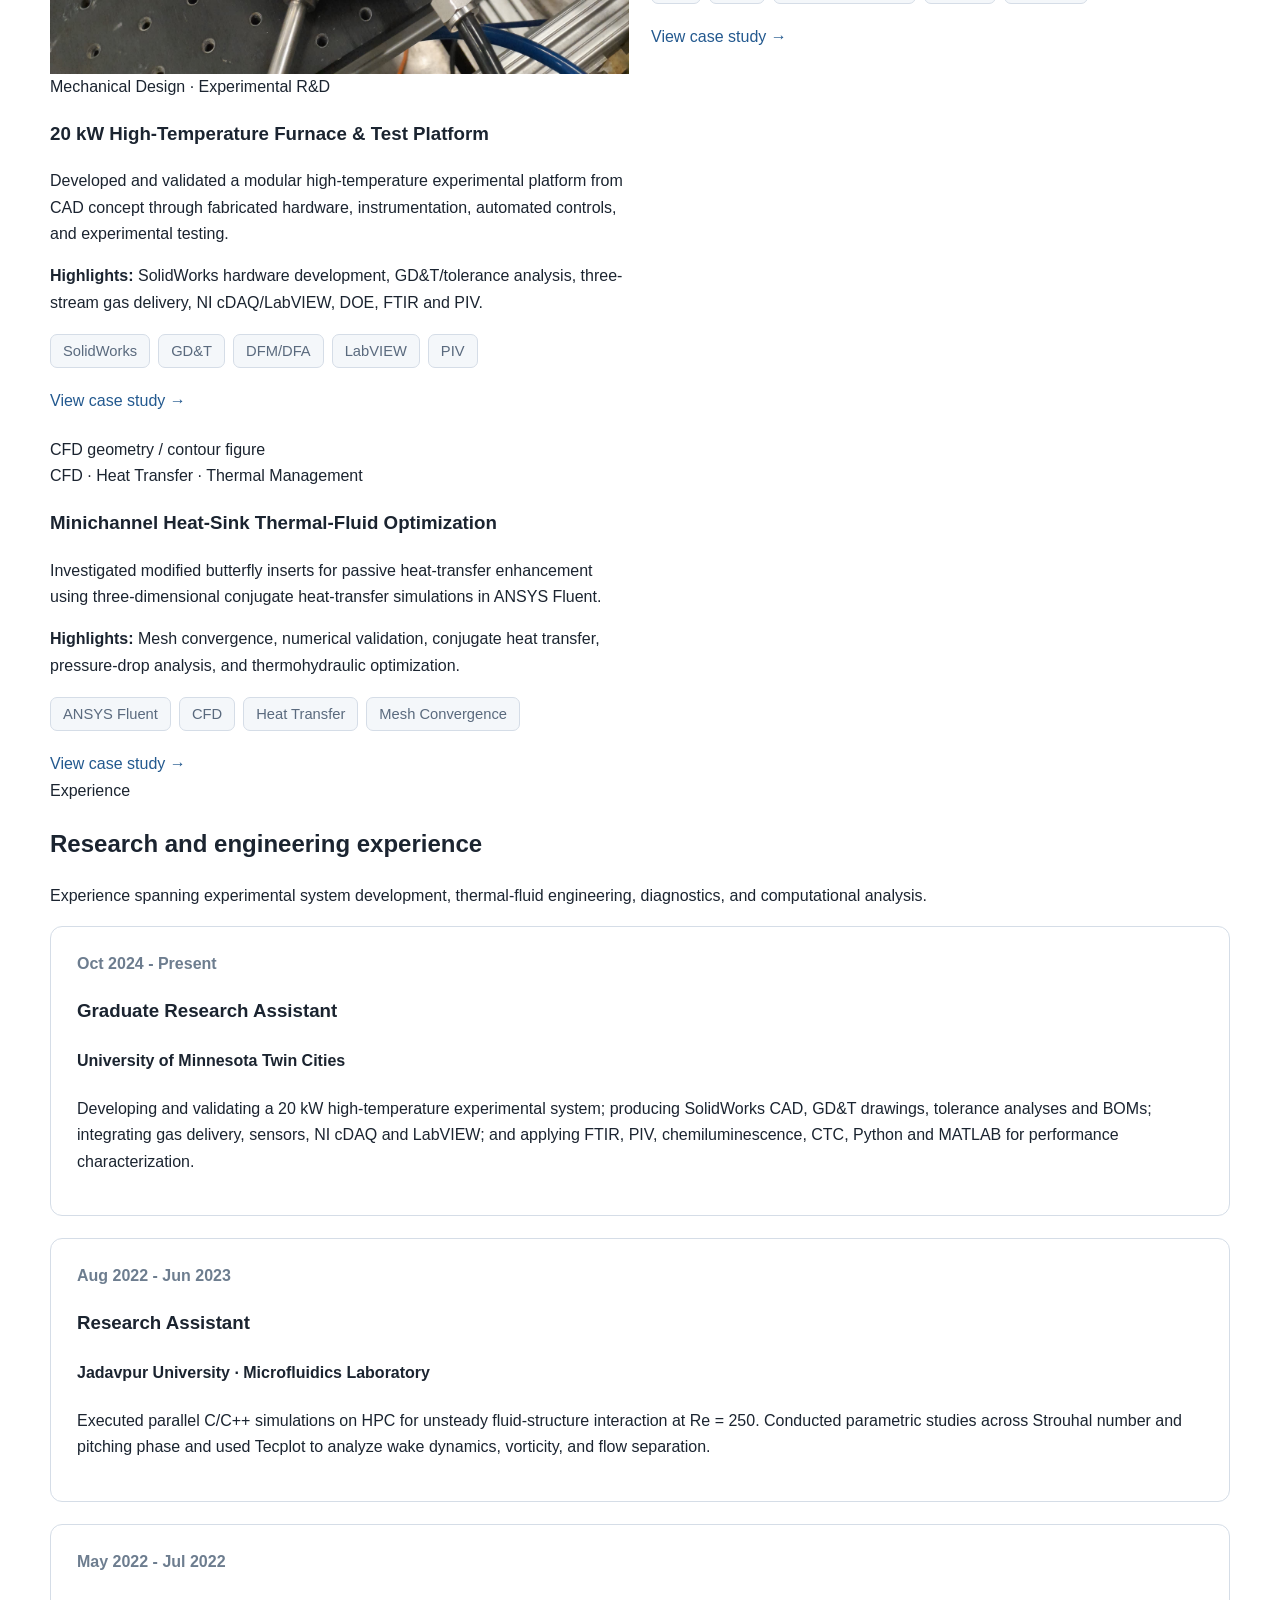
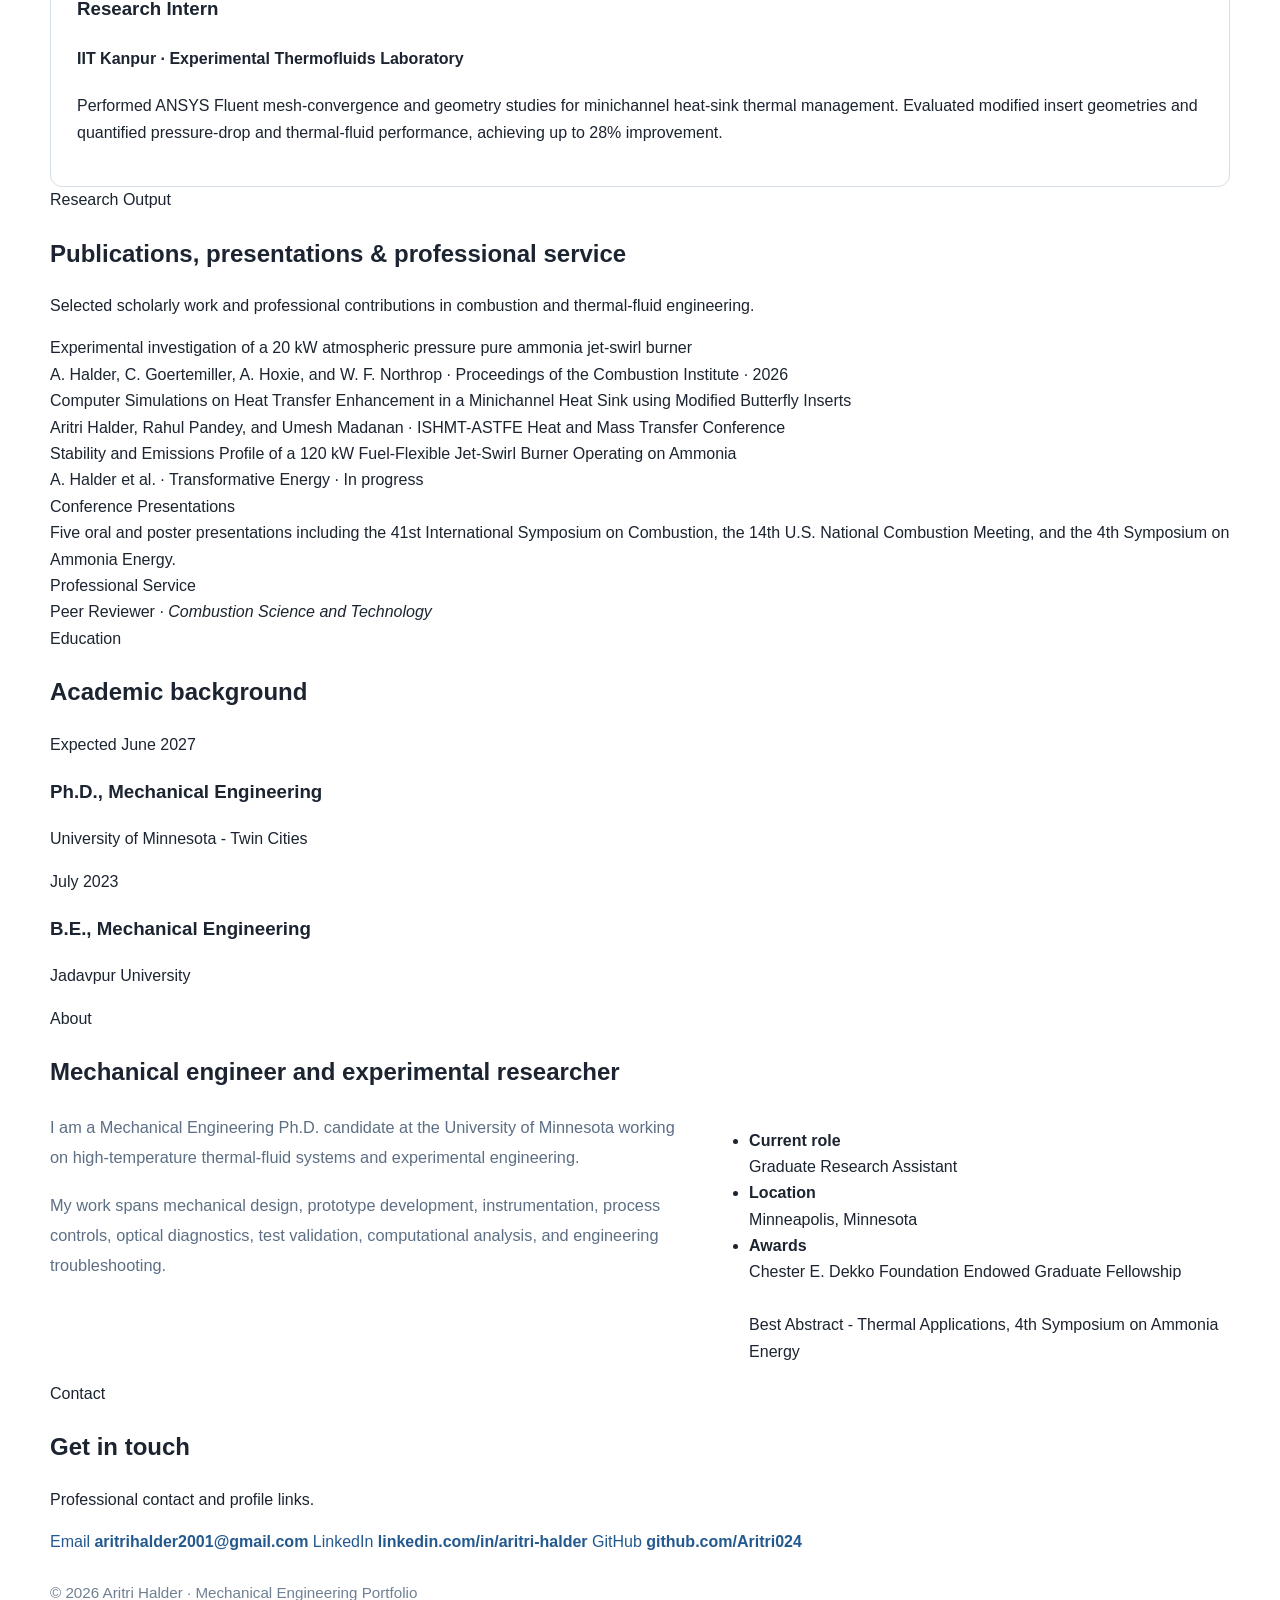
==== commit 46611959: "Update index.html" ====
--- a/index.html
+++ b/index.html
@@ -1,462 +1,1084 @@
 <!DOCTYPE html>
 <html lang="en">
+
 <head>
-  <meta charset="UTF-8" />
+
+  <meta charset="UTF-8">
+
   <meta
     name="viewport"
-    content="width=device-width, initial-scale=1.0"
-  />
+    content="width=device-width, initial-scale=1.0">
+
   <meta
     name="description"
-    content="Aritri Halder | Mechanical Engineering Ph.D. Candidate at the University of Minnesota Twin Cities. Portfolio of experimental R&D, thermal-fluid systems, combustion diagnostics, and computational heat-transfer projects."
-  />
-  <title>Aritri Halder | Portfolio</title>
-  <link rel="stylesheet" href="styles.css" />
+    content="Aritri Halder - Mechanical Engineering Ph.D. candidate working on experimental R&D, thermal systems, mechanical design, diagnostics, testing, and engineering analysis.">
+
+  <title>
+    Aritri Halder | Mechanical Engineering Portfolio
+  </title>
+
+  <link rel="stylesheet" href="styles.css">
+
 </head>
+
+
+
 <body>
 
-  <!-- =========================================================
-       NAVIGATION
-  ========================================================= -->
-  <header class="site-header">
-    <div class="container nav">
-      <a class="brand" href="index.html">Aritri Halder</a>
-
-      <nav class="nav-links" aria-label="Primary navigation">
-        <a href="#projects">Projects</a>
-        <a href="#experience">Experience</a>
-        <a href="#publications">Publications</a>
-        <a href="#about">About</a>
-        <a href="cv.html">CV</a>
-        <a href="#contact">Contact</a>
-      </nav>
-    </div>
-  </header>
-
-  <!-- =========================================================
-       HERO
-  ========================================================= -->
-  <section class="hero">
-    <div class="container hero-grid">
-
-      <!-- Left main content -->
-      <div class="hero-main">
-
-        <div class="hero-intro-layout">
-          <div class="hero-photo-wrap">
-            <img
-              src="COGS_Portraits_260908_TN_649.jpg"
-              alt="Portrait of Aritri Halder"
-              class="hero-photo"
-            />
+
+<!-- =========================================================
+     NAVIGATION
+========================================================= -->
+
+<header class="site-header">
+
+  <div class="container nav">
+
+    <a
+      class="brand"
+      href="index.html">
+      Aritri Halder
+    </a>
+
+
+    <nav
+      class="nav-links"
+      aria-label="Primary navigation">
+
+      <a href="#projects">
+        Projects
+      </a>
+
+      <a href="#experience">
+        Experience
+      </a>
+
+      <a href="#publications">
+        Publications
+      </a>
+
+      <a href="#education">
+        Education
+      </a>
+
+      <a href="#about">
+        About
+      </a>
+
+      <a href="cv.html">
+        CV
+      </a>
+
+      <a href="#contact">
+        Contact
+      </a>
+
+    </nav>
+
+  </div>
+
+</header>
+
+
+
+<main>
+
+
+<!-- =========================================================
+     HERO
+========================================================= -->
+
+<section
+  class="hero"
+  id="home">
+
+  <div class="container hero-grid">
+
+
+    <!-- =====================================================
+         LEFT SIDE: PHOTO + INTRODUCTION
+    ====================================================== -->
+
+    <div class="hero-profile">
+
+
+      <!-- Full-height portrait -->
+
+      <div class="hero-photo-column">
+
+        <img
+          src="COGS_Portraits_260908_TN_649.jpg"
+          alt="Portrait of Aritri Halder"
+          class="hero-photo">
+
+      </div>
+
+
+
+      <!-- Intro text -->
+
+      <div class="hero-copy">
+
+        <div class="eyebrow">
+          Mechanical Engineering · Experimental R&amp;D · Thermal Systems
+        </div>
+
+
+        <h1>
+          Aritri Halder
+        </h1>
+
+
+        <h2>
+          Ph.D. Candidate in Mechanical Engineering
+          <br>
+          University of Minnesota - Twin Cities
+        </h2>
+
+
+        <p class="lede">
+          I design, build, instrument, and experimentally validate
+          thermal-fluid systems. My work combines mechanical design,
+          prototype development, controls and data acquisition,
+          optical diagnostics, and quantitative engineering analysis.
+        </p>
+
+
+        <div class="button-row">
+
+          <a
+            class="btn primary"
+            href="#projects">
+            View selected work
+          </a>
+
+          <a
+            class="btn secondary"
+            href="cv.html">
+            View CV
+          </a>
+
+          <a
+            class="btn secondary"
+            href="Aritri_Halder_CV_Job.pdf"
+            download>
+            Download CV
+          </a>
+
+        </div>
+
+      </div>
+
+
+    </div>
+
+
+
+    <!-- =====================================================
+         RIGHT SIDE: TECHNICAL FOCUS
+    ====================================================== -->
+
+    <aside
+      class="hero-summary"
+      aria-label="Technical focus">
+
+      <div class="hero-summary-label">
+        Technical Focus
+      </div>
+
+
+      <div class="hero-summary-item">
+
+        <strong>
+          Mechanical design
+        </strong>
+
+        <span>
+          SolidWorks · GD&amp;T · DFM/DFA · tolerance analysis
+        </span>
+
+      </div>
+
+
+
+      <div class="hero-summary-item">
+
+        <strong>
+          Experimental systems
+        </strong>
+
+        <span>
+          NI cDAQ · LabVIEW · sensors · process controls
+        </span>
+
+      </div>
+
+
+
+      <div class="hero-summary-item">
+
+        <strong>
+          Diagnostics &amp; analysis
+        </strong>
+
+        <span>
+          PIV · FTIR · chemiluminescence · CTC · Python/MATLAB
+        </span>
+
+      </div>
+
+    </aside>
+
+
+  </div>
+
+</section>
+
+
+
+<!-- =========================================================
+     SELECTED PROJECTS
+========================================================= -->
+
+<section id="projects">
+
+  <div class="container">
+
+
+    <div class="section-head">
+
+      <div class="section-kicker">
+        Selected Projects
+      </div>
+
+
+      <div>
+
+        <h2 class="section-title">
+          Research and engineering work
+        </h2>
+
+        <p class="section-intro">
+          Selected case studies highlighting mechanical hardware development,
+          experimental diagnostics, and computational thermal-fluid engineering.
+        </p>
+
+      </div>
+
+    </div>
+
+
+
+    <div class="project-grid">
+
+
+      <!-- ===================================================
+           PROJECT 1
+      ==================================================== -->
+
+      <article class="card">
+
+        <a
+          class="card-media"
+          href="project-20kw-furnace.html">
+
+          <img
+            src="Jet-swirl%20burner%20with%20Quartz%20tube.jpeg"
+            alt="20 kW jet-swirl burner experimental hardware">
+
+        </a>
+
+
+        <div class="card-body">
+
+          <div class="card-kicker">
+            Mechanical Design · Experimental R&amp;D
           </div>
 
-          <div class="hero-copy">
-            <div class="eyebrow">
-              Mechanical Engineering · Experimental R&amp;D · Thermal Systems
-            </div>
-
-            <h1>Aritri Halder</h1>
-
-            <h2>
-              Ph.D. Candidate in Mechanical Engineering<br>
-              University of Minnesota - Twin Cities
-            </h2>
-
-            <p class="hero-summary">
-              I design, build, instrument, and experimentally validate
-              thermal-fluid systems. My work combines mechanical design,
-              prototype development, controls and data acquisition, optical
-              diagnostics, and quantitative engineering analysis.
-            </p>
-
-            <div class="hero-actions">
-              <a class="btn primary" href="#projects">View selected work</a>
-              <a class="btn secondary" href="cv.html">View CV</a>
-              <a class="btn secondary" href="Aritri_Halder_CV_Job.pdf" download>Download CV</a>
-            </div>
+
+          <h3>
+            20 kW High-Temperature Furnace &amp; Test Platform
+          </h3>
+
+
+          <p>
+            Developed and validated a modular high-temperature experimental
+            platform from CAD concept through fabricated hardware,
+            instrumentation, automated controls, and experimental testing.
+          </p>
+
+
+          <div class="project-highlight">
+
+            <strong>
+              Highlights:
+            </strong>
+
+            SolidWorks hardware development, GD&amp;T/tolerance analysis,
+            three-stream gas delivery, NI cDAQ/LabVIEW, DOE, FTIR and PIV.
+
           </div>
-        </div>
-
-      </div>
-
-      <!-- Right focus card -->
-      <aside class="hero-side-card">
-        <div class="side-card">
-          <div class="side-card-title">Technical Focus</div>
-
-          <div class="focus-item">
-            <h3>Mechanical design</h3>
-            <p>SolidWorks · GD&amp;T · DFM/DFA · tolerance analysis</p>
+
+
+          <div class="tags">
+
+            <span class="tag">
+              SolidWorks
+            </span>
+
+            <span class="tag">
+              GD&amp;T
+            </span>
+
+            <span class="tag">
+              DFM/DFA
+            </span>
+
+            <span class="tag">
+              LabVIEW
+            </span>
+
+            <span class="tag">
+              PIV
+            </span>
+
           </div>
 
-          <div class="focus-item">
-            <h3>Experimental systems</h3>
-            <p>NI cDAQ · LabVIEW · sensors · process controls</p>
+
+          <a
+            class="card-link"
+            href="project-20kw-furnace.html">
+            View case study →
+          </a>
+
+        </div>
+
+      </article>
+
+
+
+      <!-- ===================================================
+           PROJECT 2
+      ==================================================== -->
+
+      <article class="card">
+
+        <a
+          class="card-media"
+          href="project-ct-system.html">
+
+          <img
+            src="CTC-setup-actual.jpeg"
+            alt="Optical diagnostics and computed tomography setup">
+
+        </a>
+
+
+        <div class="card-body">
+
+          <div class="card-kicker">
+            Optical Diagnostics · Experimental Measurement
           </div>
 
-          <div class="focus-item no-border">
-            <h3>Diagnostics &amp; analysis</h3>
-            <p>PIV · FTIR · chemiluminescence · CTC · Python/MATLAB</p>
+
+          <h3>
+            PIV &amp; 3D Flame Reconstruction
+          </h3>
+
+
+          <p>
+            Developed and applied laser- and camera-based diagnostics to
+            quantify flow structure, turbulence, recirculation, and
+            three-dimensional flame behavior.
+          </p>
+
+
+          <div class="project-highlight">
+
+            <strong>
+              Highlights:
+            </strong>
+
+            Reactive PIV, multi-angle chemiluminescence imaging,
+            CTC reconstruction, camera calibration, and automated
+            Python/MATLAB processing.
+
           </div>
-        </div>
-      </aside>
-
-    </div>
-  </section>
-
-  <!-- =========================================================
-       PROJECTS
-  ========================================================= -->
-  <section class="section" id="projects">
-    <div class="container">
-      <div class="section-header">
-        <div class="section-eyebrow">Selected Projects</div>
-        <h2>Research and engineering work</h2>
+
+
+          <div class="tags">
+
+            <span class="tag">
+              PIV
+            </span>
+
+            <span class="tag">
+              CTC
+            </span>
+
+            <span class="tag">
+              Laser Diagnostics
+            </span>
+
+            <span class="tag">
+              Python
+            </span>
+
+            <span class="tag">
+              MATLAB
+            </span>
+
+          </div>
+
+
+          <a
+            class="card-link"
+            href="project-ct-system.html">
+            View case study →
+          </a>
+
+        </div>
+
+      </article>
+
+
+
+      <!-- ===================================================
+           PROJECT 3
+      ==================================================== -->
+
+      <article class="card">
+
+        <div class="placeholder">
+
+          <span>
+            CFD geometry / contour figure
+          </span>
+
+        </div>
+
+
+        <div class="card-body">
+
+          <div class="card-kicker">
+            CFD · Heat Transfer · Thermal Management
+          </div>
+
+
+          <h3>
+            Minichannel Heat-Sink Thermal-Fluid Optimization
+          </h3>
+
+
+          <p>
+            Investigated modified butterfly inserts for passive
+            heat-transfer enhancement using three-dimensional
+            conjugate heat-transfer simulations in ANSYS Fluent.
+          </p>
+
+
+          <div class="project-highlight">
+
+            <strong>
+              Highlights:
+            </strong>
+
+            Mesh convergence, numerical validation, conjugate heat transfer,
+            pressure-drop analysis, and thermohydraulic optimization.
+
+          </div>
+
+
+          <div class="tags">
+
+            <span class="tag">
+              ANSYS Fluent
+            </span>
+
+            <span class="tag">
+              CFD
+            </span>
+
+            <span class="tag">
+              Heat Transfer
+            </span>
+
+            <span class="tag">
+              Mesh Convergence
+            </span>
+
+          </div>
+
+
+          <a
+            class="card-link"
+            href="project-minichannel.html">
+            View case study →
+          </a>
+
+        </div>
+
+      </article>
+
+
+    </div>
+
+  </div>
+
+</section>
+
+
+
+<!-- =========================================================
+     EXPERIENCE
+========================================================= -->
+
+<section id="experience">
+
+  <div class="container">
+
+
+    <div class="section-head">
+
+      <div class="section-kicker">
+        Experience
+      </div>
+
+
+      <div>
+
+        <h2 class="section-title">
+          Research and engineering experience
+        </h2>
+
+        <p class="section-intro">
+          Experience spanning experimental system development,
+          thermal-fluid engineering, diagnostics, and computational analysis.
+        </p>
+
+      </div>
+
+    </div>
+
+
+
+    <div class="timeline">
+
+
+      <!-- University of Minnesota -->
+
+      <div class="timeline-item">
+
+        <div class="timeline-date">
+          Oct 2024 - Present
+        </div>
+
+
+        <div>
+
+          <h3>
+            Graduate Research Assistant
+          </h3>
+
+          <h4>
+            University of Minnesota Twin Cities
+          </h4>
+
+          <p>
+            Developing and validating a 20 kW high-temperature experimental
+            system; producing SolidWorks CAD, GD&amp;T drawings, tolerance
+            analyses and BOMs; integrating gas delivery, sensors, NI cDAQ
+            and LabVIEW; and applying FTIR, PIV, chemiluminescence, CTC,
+            Python and MATLAB for performance characterization.
+          </p>
+
+        </div>
+
+      </div>
+
+
+
+      <!-- Jadavpur University -->
+
+      <div class="timeline-item">
+
+        <div class="timeline-date">
+          Aug 2022 - Jun 2023
+        </div>
+
+
+        <div>
+
+          <h3>
+            Research Assistant
+          </h3>
+
+          <h4>
+            Jadavpur University · Microfluidics Laboratory
+          </h4>
+
+          <p>
+            Executed parallel C/C++ simulations on HPC for unsteady
+            fluid-structure interaction at Re = 250. Conducted parametric
+            studies across Strouhal number and pitching phase and used
+            Tecplot to analyze wake dynamics, vorticity, and flow separation.
+          </p>
+
+        </div>
+
+      </div>
+
+
+
+      <!-- IIT Kanpur -->
+
+      <div class="timeline-item">
+
+        <div class="timeline-date">
+          May 2022 - Jul 2022
+        </div>
+
+
+        <div>
+
+          <h3>
+            Research Intern
+          </h3>
+
+          <h4>
+            IIT Kanpur · Experimental Thermofluids Laboratory
+          </h4>
+
+          <p>
+            Performed ANSYS Fluent mesh-convergence and geometry studies
+            for minichannel heat-sink thermal management. Evaluated modified
+            insert geometries and quantified pressure-drop and thermal-fluid
+            performance, achieving up to 28% improvement.
+          </p>
+
+        </div>
+
+      </div>
+
+
+    </div>
+
+  </div>
+
+</section>
+
+
+
+<!-- =========================================================
+     PUBLICATIONS
+========================================================= -->
+
+<section id="publications">
+
+  <div class="container">
+
+
+    <div class="section-head">
+
+      <div class="section-kicker">
+        Research Output
+      </div>
+
+
+      <div>
+
+        <h2 class="section-title">
+          Publications, presentations &amp; professional service
+        </h2>
+
+        <p class="section-intro">
+          Selected scholarly work and professional contributions in
+          combustion and thermal-fluid engineering.
+        </p>
+
+      </div>
+
+    </div>
+
+
+
+    <div class="pub-list">
+
+
+      <div class="pub">
+
+        <div class="pub-title">
+          Experimental investigation of a 20 kW atmospheric pressure
+          pure ammonia jet-swirl burner
+        </div>
+
+        <div class="pub-meta">
+          A. Halder, C. Goertemiller, A. Hoxie, and W. F. Northrop ·
+          Proceedings of the Combustion Institute · 2026
+        </div>
+
+      </div>
+
+
+
+      <div class="pub">
+
+        <div class="pub-title">
+          Computer Simulations on Heat Transfer Enhancement in a
+          Minichannel Heat Sink using Modified Butterfly Inserts
+        </div>
+
+        <div class="pub-meta">
+          Aritri Halder, Rahul Pandey, and Umesh Madanan ·
+          ISHMT-ASTFE Heat and Mass Transfer Conference
+        </div>
+
+      </div>
+
+
+
+      <div class="pub">
+
+        <div class="pub-title">
+          Stability and Emissions Profile of a 120 kW Fuel-Flexible
+          Jet-Swirl Burner Operating on Ammonia
+        </div>
+
+        <div class="pub-meta">
+          A. Halder et al. · Transformative Energy · In progress
+        </div>
+
+      </div>
+
+
+
+      <div class="pub">
+
+        <div class="pub-title">
+          Conference Presentations
+        </div>
+
+        <div class="pub-meta">
+          Five oral and poster presentations including the 41st International
+          Symposium on Combustion, the 14th U.S. National Combustion Meeting,
+          and the 4th Symposium on Ammonia Energy.
+        </div>
+
+      </div>
+
+
+
+      <div class="pub">
+
+        <div class="pub-title">
+          Professional Service
+        </div>
+
+        <div class="pub-meta">
+          Peer Reviewer · <em>Combustion Science and Technology</em>
+        </div>
+
+      </div>
+
+
+    </div>
+
+  </div>
+
+</section>
+
+
+
+<!-- =========================================================
+     EDUCATION
+========================================================= -->
+
+<section id="education">
+
+  <div class="container">
+
+
+    <div class="section-head">
+
+      <div class="section-kicker">
+        Education
+      </div>
+
+
+      <div>
+
+        <h2 class="section-title">
+          Academic background
+        </h2>
+
+      </div>
+
+    </div>
+
+
+
+    <div class="education-grid">
+
+
+      <div class="education-card">
+
+        <div class="education-date">
+          Expected June 2027
+        </div>
+
+        <h3>
+          Ph.D., Mechanical Engineering
+        </h3>
+
         <p>
-          Selected work organized around experimental system development,
-          diagnostics and automation, and computational thermal-fluid engineering.
+          University of Minnesota - Twin Cities
         </p>
-      </div>
-
-      <div class="project-grid">
-
-        <!-- Project 1 -->
-        <article class="project-card">
-          <div class="project-media">
-            <img
-              src="Jet-swirl burner with Quartz tube.jpeg"
-              alt="20 kW jet-swirl burner experimental hardware"
-            />
-          </div>
-
-          <div class="project-body">
-            <div class="project-kicker">
-              Mechanical Design · Experimental R&amp;D
-            </div>
-
-            <h3>20 kW High-Temperature Furnace &amp; Test Platform</h3>
-
-            <p>
-              Developed and validated a modular high-temperature experimental
-              platform from CAD concept through fabricated hardware,
-              instrumentation, automated controls, and experimental testing.
-            </p>
-
-            <p class="project-highlight">
-              <strong>Highlights:</strong> SolidWorks hardware development,
-              GD&amp;T/tolerance analysis, three-stream gas delivery,
-              NI cDAQ/LabVIEW, DOE, FTIR and PIV.
-            </p>
-
-            <div class="tags">
-              <span class="tag">SolidWorks</span>
-              <span class="tag">GD&amp;T</span>
-              <span class="tag">DFM/DFA</span>
-              <span class="tag">LabVIEW</span>
-              <span class="tag">PIV</span>
-            </div>
-
-            <a class="project-link" href="project-20kw-furnace.html">
-              View case study →
-            </a>
-          </div>
-        </article>
-
-        <!-- Project 2 -->
-        <article class="project-card">
-          <div class="project-media">
-            <img
-              src="CTC-setup-actual.jpeg"
-              alt="Single-camera rotational CT experimental setup"
-            />
-          </div>
-
-          <div class="project-body">
-            <div class="project-kicker">
-              Optical Diagnostics · Automation
-            </div>
-
-            <h3>Single-Camera Rotational CT System</h3>
-
-            <p>
-              Built a compact rotational computed-tomography measurement
-              system and automated image-processing workflow for multi-angle
-              optical experiments.
-            </p>
-
-            <p class="project-highlight">
-              <strong>Highlights:</strong> single-camera mechanism, calibration
-              workflow, Python/MATLAB batch processing, CTC flame reconstruction,
-              PIV integration, RCA and FMEA.
-            </p>
-
-            <div class="tags">
-              <span class="tag">Computed Tomography</span>
-              <span class="tag">Python</span>
-              <span class="tag">MATLAB</span>
-              <span class="tag">Image Processing</span>
-            </div>
-
-            <a class="project-link" href="project-ct-system.html">
-              View case study →
-            </a>
-          </div>
-        </article>
-
-        <!-- Project 3 -->
-        <article class="project-card">
-          <div class="project-media project-media-placeholder">
-            <div class="placeholder-label">CFD geometry / contour figure</div>
-          </div>
-
-          <div class="project-body">
-            <div class="project-kicker">
-              CFD · Thermal Management
-            </div>
-
-            <h3>Minichannel Heat-Sink Thermal-Fluid Optimization</h3>
-
-            <p>
-              Evaluated modified internal insert geometries using ANSYS Fluent,
-              parameterized CFD studies, and mesh-convergence analysis for
-              compact thermal-management applications.
-            </p>
-
-            <p class="project-highlight">
-              <strong>Highlights:</strong> conjugate heat transfer, numerical
-              validation, thermohydraulic tradeoff analysis, and performance
-              evaluation criteria.
-            </p>
-
-            <div class="tags">
-              <span class="tag">ANSYS Fluent</span>
-              <span class="tag">CFD</span>
-              <span class="tag">Mesh Convergence</span>
-              <span class="tag">Heat Transfer</span>
-            </div>
-
-            <a class="project-link" href="project-minichannel.html">
-              View case study →
-            </a>
-          </div>
-        </article>
-
-      </div>
-    </div>
-  </section>
-
-  <!-- =========================================================
-       EXPERIENCE
-  ========================================================= -->
-  <section class="section section-alt" id="experience">
-    <div class="container">
-      <div class="section-header">
-        <div class="section-eyebrow">Experience</div>
-        <h2>Research and engineering experience</h2>
-      </div>
-
-      <div class="timeline">
-
-        <article class="timeline-item">
-          <div class="timeline-head">
-            <div>
-              <h3>Graduate Research Assistant</h3>
-              <p class="timeline-org">University of Minnesota Twin Cities</p>
-            </div>
-            <div class="timeline-date">Aug 2023 - Present</div>
-          </div>
-
-          <ul class="timeline-list">
-            <li>
-              Designed, built, commissioned, tested, and validated a 20 kW
-              experimental furnace and modular combustion hardware for
-              repeatable thermal-fluid testing and engineering evaluation.
-            </li>
-            <li>
-              Developed SolidWorks hardware, engineering drawings, tolerance
-              stack-ups, and BOMs; integrated gas-delivery hardware, sensors,
-              NI cDAQ instrumentation, and LabVIEW-based controls.
-            </li>
-            <li>
-              Built and applied optical diagnostics and analysis workflows
-              including PIV, FTIR, chemiluminescence imaging, and
-              computed-tomography-based flame reconstruction.
-            </li>
-            <li>
-              Automated data reduction and analysis using Python and MATLAB,
-              and used RCA/FMEA-style troubleshooting to improve system
-              reliability and repeatability.
-            </li>
-          </ul>
-        </article>
-
-        <article class="timeline-item">
-          <div class="timeline-head">
-            <div>
-              <h3>Research Assistant</h3>
-              <p class="timeline-org">Indian Institute of Engineering Science and Technology, Shibpur</p>
-            </div>
-            <div class="timeline-date">Before Ph.D.</div>
-          </div>
-
-          <ul class="timeline-list">
-            <li>
-              Conducted computational thermal-fluid studies involving
-              minichannel heat sinks and heat-transfer enhancement using ANSYS Fluent.
-            </li>
-            <li>
-              Worked on simulation-based engineering projects including
-              fluid-structure interaction and wake-flow analysis.
-            </li>
-          </ul>
-        </article>
-
-      </div>
-    </div>
-  </section>
-
-  <!-- =========================================================
-       PUBLICATIONS
-  ========================================================= -->
-  <section class="section" id="publications">
-    <div class="container">
-      <div class="section-header">
-        <div class="section-eyebrow">Publications &amp; Presentations</div>
-        <h2>Selected scholarly work</h2>
-      </div>
-
-      <div class="publication-list">
-
-        <article class="publication-item">
-          <h3>
-            Experimental investigation of a 20 kW atmospheric pressure pure
-            ammonia jet-swirl burner
-          </h3>
-          <p>
-            A. Halder, C. Goertemiller, A. Hoxie, and W. F. Northrop
-          </p>
-          <p>
-            <em>Proceedings of the Combustion Institute</em>, 2026.
-          </p>
-        </article>
-
-        <article class="publication-item">
-          <h3>
-            Experimental investigation of premixed pure ammonia combustion in
-            novel vortex tube burner
-          </h3>
-          <p>
-            Presented at the 4th Symposium on Ammonia Energy.
-          </p>
-          <p>
-            Received <strong>Best Abstract in Thermal Applications</strong>.
-          </p>
-        </article>
-
-        <article class="publication-item">
-          <h3>
-            Computer Simulations on Heat Transfer Enhancement in a
-            Minichannel Heat Sink using Modified Butterfly Inserts
-          </h3>
-          <p>
-            Aritri Halder, Rahul Pandey, and Umesh Madanan
-          </p>
-          <p>
-            Proceedings of the 27th National and 5th International
-            ISHMT-ASTFE Heat and Mass Transfer Conference, IIT Patna, India.
-          </p>
-        </article>
-
-        <article class="publication-item">
-          <h3>Professional Service</h3>
-          <p>
-            Reviewer, <em>Combustion Science and Technology</em>.
-          </p>
-        </article>
-
-      </div>
-    </div>
-  </section>
-
-  <!-- =========================================================
-       ABOUT
-  ========================================================= -->
-  <section class="section section-alt" id="about">
-    <div class="container">
-      <div class="section-header">
-        <div class="section-eyebrow">About</div>
-        <h2>Technical profile</h2>
-      </div>
-
-      <div class="about-grid">
-        <div>
-          <p>
-            I am a Mechanical Engineering Ph.D. candidate at the University
-            of Minnesota Twin Cities, where I work on experimental thermal-fluid
-            systems with an emphasis on combustion, diagnostics, and system development.
-          </p>
-
-          <p>
-            My research combines mechanical design, instrumentation, automated
-            data acquisition, optical diagnostics, and engineering analysis.
-            I am especially interested in roles that sit at the intersection
-            of R&amp;D, product development, testing, and system integration.
-          </p>
-        </div>
-
-        <div class="skill-block">
-          <h3>Technical Skills</h3>
-
-          <div class="skill-group">
-            <h4>Software &amp; Programming</h4>
-            <p>Python, MATLAB, SolidWorks, ANSYS Fluent, LabVIEW</p>
-          </div>
-
-          <div class="skill-group">
-            <h4>Experimental &amp; Diagnostics</h4>
-            <p>PIV, FTIR, chemiluminescence imaging, CTC, DAQ, MFC-based gas delivery</p>
-          </div>
-
-          <div class="skill-group">
-            <h4>Engineering Methods</h4>
-            <p>GD&amp;T, DFM/DFA, DOE, data analysis, validation, troubleshooting, RCA/FMEA</p>
-          </div>
-        </div>
-      </div>
-    </div>
-  </section>
-
-  <!-- =========================================================
-       CONTACT
-  ========================================================= -->
-  <section class="section" id="contact">
-    <div class="container">
-      <div class="section-header">
-        <div class="section-eyebrow">Contact</div>
-        <h2>Get in touch</h2>
+
+      </div>
+
+
+
+      <div class="education-card">
+
+        <div class="education-date">
+          July 2023
+        </div>
+
+        <h3>
+          B.E., Mechanical Engineering
+        </h3>
+
         <p>
-          For research, collaboration, or professional opportunities, feel free to reach out.
+          Jadavpur University
         </p>
-      </div>
-
-      <div class="contact-card">
-        <p><strong>GitHub:</strong> <a href="https://github.com/Aritri024" target="_blank" rel="noopener">github.com/Aritri024</a></p>
-        <p><strong>CV:</strong> <a href="Aritri_Halder_CV_Job.pdf" target="_blank" rel="noopener">Open current CV</a></p>
-        <p><strong>LinkedIn / Google Scholar:</strong> add links here when ready</p>
-        <p><strong>Email:</strong> add professional email here if you want it displayed</p>
-      </div>
-    </div>
-  </section>
-
-  <!-- =========================================================
-       FOOTER
-  ========================================================= -->
-  <footer class="footer">
-    <div class="container">
-      © 2026 Aritri Halder · Mechanical Engineering Portfolio
-    </div>
-  </footer>
+
+      </div>
+
+
+    </div>
+
+  </div>
+
+</section>
+
+
+
+<!-- =========================================================
+     ABOUT
+========================================================= -->
+
+<section id="about">
+
+  <div class="container">
+
+
+    <div class="section-head">
+
+      <div class="section-kicker">
+        About
+      </div>
+
+
+      <div>
+
+        <h2 class="section-title">
+          Mechanical engineer and experimental researcher
+        </h2>
+
+      </div>
+
+    </div>
+
+
+
+    <div class="about-grid">
+
+
+      <div>
+
+        <p>
+          I am a Mechanical Engineering Ph.D. candidate at the University
+          of Minnesota working on high-temperature thermal-fluid systems
+          and experimental engineering.
+        </p>
+
+        <p>
+          My work spans mechanical design, prototype development,
+          instrumentation, process controls, optical diagnostics,
+          test validation, computational analysis, and engineering
+          troubleshooting.
+        </p>
+
+      </div>
+
+
+
+      <div class="contact-box">
+
+        <ul class="info-list">
+
+          <li>
+
+            <strong>
+              Current role
+            </strong>
+
+            <br>
+
+            Graduate Research Assistant
+
+          </li>
+
+
+          <li>
+
+            <strong>
+              Location
+            </strong>
+
+            <br>
+
+            Minneapolis, Minnesota
+
+          </li>
+
+
+          <li>
+
+            <strong>
+              Awards
+            </strong>
+
+            <br>
+
+            Chester E. Dekko Foundation Endowed Graduate Fellowship
+
+            <br><br>
+
+            Best Abstract - Thermal Applications,
+            4th Symposium on Ammonia Energy
+
+          </li>
+
+        </ul>
+
+      </div>
+
+
+    </div>
+
+  </div>
+
+</section>
+
+
+
+<!-- =========================================================
+     CONTACT
+========================================================= -->
+
+<section id="contact">
+
+  <div class="container">
+
+
+    <div class="section-head">
+
+      <div class="section-kicker">
+        Contact
+      </div>
+
+
+      <div>
+
+        <h2 class="section-title">
+          Get in touch
+        </h2>
+
+        <p class="section-intro">
+          Professional contact and profile links.
+        </p>
+
+      </div>
+
+    </div>
+
+
+
+    <div class="contact-grid">
+
+
+      <a
+        class="contact-item"
+        href="mailto:aritrihalder2001@gmail.com">
+
+        <span>
+          Email
+        </span>
+
+        <strong>
+          aritrihalder2001@gmail.com
+        </strong>
+
+      </a>
+
+
+
+      <a
+        class="contact-item"
+        href="https://www.linkedin.com/in/aritri-halder/"
+        target="_blank"
+        rel="noopener">
+
+        <span>
+          LinkedIn
+        </span>
+
+        <strong>
+          linkedin.com/in/aritri-halder
+        </strong>
+
+      </a>
+
+
+
+      <a
+        class="contact-item"
+        href="https://github.com/Aritri024"
+        target="_blank"
+        rel="noopener">
+
+        <span>
+          GitHub
+        </span>
+
+        <strong>
+          github.com/Aritri024
+        </strong>
+
+      </a>
+
+
+    </div>
+
+  </div>
+
+</section>
+
+
+</main>
+
+
+
+<footer class="footer">
+
+  <div class="container">
+    © 2026 Aritri Halder · Mechanical Engineering Portfolio
+  </div>
+
+</footer>
+
 
 </body>
+
 </html>
--- a/styles.css
+++ b/styles.css
@@ -1,2423 +1,765 @@
-/* =========================================================
-   ROOT / VARIABLES
-========================================================= */
-
 :root {
-
-  --text: #18212b;
-
-  --body-text: #5d6d80;
-
-  --muted: #738091;
-
-  --accent: #1f5682;
-
-  --accent-dark: #164364;
-
-  --border: #dce2e7;
-
-  --surface: #ffffff;
-
-  --surface-soft: #f7f8fa;
-
-  --surface-blue: #f7f9fb;
-
-  --max-width: 1120px;
-
-}
-
-
-
-/* =========================================================
-   RESET / BASE
-========================================================= */
+  --bg: #ffffff;
+  --bg-soft: #f7f9fb;
+  --text: #1b2430;
+  --body-text: #5d6f84;
+  --accent: #23598f;
+  --border: #d5dde7;
+  --shadow: 0 10px 24px rgba(20, 32, 50, 0.04);
+  --max-width: 1180px;
+  --radius: 10px;
+}
 
 * {
-  margin: 0;
-  padding: 0;
   box-sizing: border-box;
 }
-
 
 html {
   scroll-behavior: smooth;
 }
 
-
 body {
-
-  font-family:
-    Inter,
-    -apple-system,
-    BlinkMacSystemFont,
-    "Segoe UI",
-    Roboto,
-    Helvetica,
-    Arial,
-    sans-serif;
-
-  background: #ffffff;
-
-  color: var(--text);
-
-  line-height: 1.6;
-
-  -webkit-font-smoothing: antialiased;
-
-}
-
+  margin: 0;
+  background: var(--bg);
+  color: var(--text);
+  font-family: Arial, Helvetica, sans-serif;
+  line-height: 1.65;
+}
 
 img,
 video {
+  display: block;
   max-width: 100%;
 }
 
-
 a {
-  color: inherit;
-}
-
+  color: var(--accent);
+  text-decoration: none;
+}
+
+a:hover {
+  text-decoration: underline;
+}
 
 .container {
-
-  width: min(
-    var(--max-width),
-    calc(100% - 40px)
-  );
-
+  width: min(var(--max-width), calc(100% - 48px));
   margin: 0 auto;
-
-}
-
-
-
-/* =========================================================
-   GLOBAL NAVIGATION
+}
+
+/* =========================================================
+   NAV
 ========================================================= */
 
 .site-header {
-
-  width: 100%;
-
-  background: rgba(
-    255,
-    255,
-    255,
-    0.97
-  );
-
-  border-bottom: 1px solid #e4e8ec;
-
-  position: relative;
-
-  z-index: 100;
-
-}
-
+  position: sticky;
+  top: 0;
+  z-index: 50;
+  background: rgba(255, 255, 255, 0.96);
+  border-bottom: 1px solid var(--border);
+  backdrop-filter: blur(8px);
+}
 
 .nav {
-
-  min-height: 64px;
-
   display: flex;
-
   align-items: center;
-
   justify-content: space-between;
-
-  gap: 30px;
-
-}
-
+  min-height: 72px;
+  gap: 24px;
+}
 
 .brand {
-
-  color: var(--text);
-
-  font-weight: 700;
-
-  font-size: 1rem;
-
+  color: var(--text);
+  font-size: 1.45rem;
+  font-weight: 700;
   text-decoration: none;
-
-}
-
+}
+
+.brand:hover {
+  text-decoration: none;
+}
 
 .nav-links {
-
   display: flex;
-
-  align-items: center;
-
-  gap: 25px;
-
-}
-
+  flex-wrap: wrap;
+  gap: 22px;
+}
 
 .nav-links a {
-
-  color: #334050;
-
+  color: #3c4a5c;
+  font-weight: 500;
   text-decoration: none;
-
-  font-size: 0.9rem;
-
-}
-
+}
 
 .nav-links a:hover {
   color: var(--accent);
 }
 
-
-
-/* =========================================================
-   HOMEPAGE HERO
+/* =========================================================
+   HERO
 ========================================================= */
 
 .hero {
-
-  padding: 88px 0 90px;
-
-  border-bottom: 1px solid #e5e9ed;
-
-}
-
+  padding: 56px 0 68px;
+  background: #ffffff;
+  border-bottom: 1px solid var(--border);
+}
 
 .hero-grid {
-
-  display: grid;
-
-  grid-template-columns:
-    minmax(0, 1.6fr)
-    minmax(280px, 0.75fr);
-
-  gap: 70px;
-
+  display: grid;
+  grid-template-columns: minmax(0, 1.45fr) minmax(280px, 420px);
+  gap: 54px;
+  align-items: start;
+}
+
+.hero-intro-layout {
+  display: flex;
+  align-items: flex-start;
+  gap: 28px;
+}
+
+.hero-photo-wrap {
+  flex: 0 0 150px;
+}
+
+.hero-photo {
+  width: 150px;
+  height: 190px;
+  object-fit: cover;
+  border-radius: 12px;
+  border: 1px solid var(--border);
+  box-shadow: var(--shadow);
+  background: #eef2f6;
+}
+
+.hero-copy {
+  flex: 1;
+  min-width: 0;
+}
+
+.eyebrow {
+  margin-bottom: 18px;
+  color: var(--accent);
+  font-size: 0.92rem;
+  font-weight: 700;
+  letter-spacing: 0.13em;
+  text-transform: uppercase;
+}
+
+.hero h1 {
+  margin: 0 0 10px;
+  color: var(--text);
+  font-size: clamp(3rem, 7vw, 5rem);
+  line-height: 0.98;
+  letter-spacing: -0.05em;
+}
+
+.hero h2 {
+  margin: 0 0 22px;
+  color: #344255;
+  font-size: clamp(1.6rem, 2vw, 2.1rem);
+  line-height: 1.28;
+  font-weight: 700;
+}
+
+.hero-summary {
+  max-width: 780px;
+  margin: 0;
+  color: var(--body-text);
+  font-size: 1.08rem;
+  line-height: 1.8;
+}
+
+.hero-actions {
+  display: flex;
+  flex-wrap: wrap;
+  gap: 14px;
+  margin-top: 28px;
+}
+
+.btn {
+  display: inline-flex;
   align-items: center;
-
-}
-
-
-.eyebrow {
-
-  margin-bottom: 16px;
-
+  justify-content: center;
+  min-height: 52px;
+  padding: 0 22px;
+  border-radius: 8px;
+  border: 1px solid var(--border);
+  font-weight: 600;
+  text-decoration: none;
+  transition: 0.2s ease;
+}
+
+.btn:hover {
+  text-decoration: none;
+  transform: translateY(-1px);
+}
+
+.btn.primary {
+  background: var(--accent);
+  border-color: var(--accent);
+  color: #ffffff;
+}
+
+.btn.primary:hover {
+  background: #1d4f81;
+}
+
+.btn.secondary {
+  background: #ffffff;
+  color: var(--text);
+}
+
+.hero-side-card {
+  display: flex;
+  justify-content: flex-end;
+}
+
+.side-card {
+  width: 100%;
+  padding: 28px 34px;
+  background: #ffffff;
+  border: 1px solid var(--border);
+  border-radius: 12px;
+}
+
+.side-card-title {
+  margin-bottom: 18px;
   color: var(--accent);
-
-  font-size: 0.75rem;
-
-  font-weight: 700;
-
+  font-size: 0.92rem;
+  font-weight: 700;
+  letter-spacing: 0.13em;
+  text-transform: uppercase;
+}
+
+.focus-item {
+  padding: 18px 0;
+  border-top: 1px solid var(--border);
+}
+
+.focus-item.no-border {
+  padding-bottom: 0;
+}
+
+.focus-item h3 {
+  margin: 0 0 8px;
+  font-size: 1.15rem;
+  color: var(--text);
+}
+
+.focus-item p {
+  margin: 0;
+  color: var(--body-text);
+  font-size: 0.98rem;
+  line-height: 1.65;
+}
+
+/* =========================================================
+   SECTION
+========================================================= */
+
+.section {
+  padding: 70px 0;
+}
+
+.section-alt {
+  background: var(--bg-soft);
+  border-top: 1px solid var(--border);
+  border-bottom: 1px solid var(--border);
+}
+
+.section-header {
+  max-width: 820px;
+  margin-bottom: 34px;
+}
+
+.section-eyebrow {
+  margin-bottom: 12px;
+  color: var(--accent);
+  font-size: 0.85rem;
+  font-weight: 700;
+  letter-spacing: 0.13em;
+  text-transform: uppercase;
+}
+
+.section-header h2,
+.project-page h2 {
+  margin: 0 0 14px;
+  color: var(--text);
+  font-size: clamp(2rem, 3vw, 3rem);
+  line-height: 1.15;
+  letter-spacing: -0.03em;
+}
+
+.section-header p,
+.project-page p {
+  margin: 0;
+  color: var(--body-text);
+  font-size: 1.02rem;
+  line-height: 1.8;
+}
+
+/* =========================================================
+   PROJECT GRID
+========================================================= */
+
+.project-grid {
+  display: grid;
+  grid-template-columns: repeat(2, minmax(0, 1fr));
+  gap: 22px;
+}
+
+.project-card {
+  display: flex;
+  flex-direction: column;
+  background: #ffffff;
+  border: 1px solid var(--border);
+  border-radius: 12px;
+  overflow: hidden;
+  box-shadow: var(--shadow);
+}
+
+.project-media {
+  height: 270px;
+  background: #edf2f6;
+  border-bottom: 1px solid var(--border);
+}
+
+.project-media img {
+  width: 100%;
+  height: 100%;
+  object-fit: cover;
+}
+
+.project-media-placeholder {
+  display: grid;
+  place-items: center;
+  background: #edf2f6;
+}
+
+.placeholder-label {
+  padding: 12px 16px;
+  border: 1px dashed #b9c6d6;
+  border-radius: 8px;
+  color: #7d8ea3;
+  font-size: 0.96rem;
+}
+
+.project-body {
+  padding: 24px 24px 26px;
+}
+
+.project-kicker {
+  margin-bottom: 10px;
+  color: var(--accent);
+  font-size: 0.82rem;
+  font-weight: 700;
   letter-spacing: 0.12em;
-
   text-transform: uppercase;
-
-}
-
-
-.hero h1 {
-
+}
+
+.project-card h3 {
   margin: 0 0 12px;
-
-  color: var(--text);
-
-  font-size: clamp(
-    3rem,
-    6vw,
-    4.6rem
-  );
-
-  line-height: 1;
-
-  letter-spacing: -0.035em;
-
-}
-
-
-.hero h2 {
-
-  margin: 0 0 21px;
-
-  color: #334050;
-
-  font-size: 1.25rem;
-
+  font-size: 1.9rem;
+  line-height: 1.25;
+  color: var(--text);
+}
+
+.project-card p {
+  margin: 0 0 14px;
+  color: var(--body-text);
+  font-size: 1rem;
+  line-height: 1.75;
+}
+
+.project-highlight strong {
+  color: var(--text);
+}
+
+.tags {
+  display: flex;
+  flex-wrap: wrap;
+  gap: 8px;
+  margin: 18px 0 20px;
+}
+
+.tag {
+  display: inline-flex;
+  align-items: center;
+  min-height: 34px;
+  padding: 0 12px;
+  background: #f4f7fa;
+  border: 1px solid var(--border);
+  border-radius: 7px;
+  color: #5a6a7e;
+  font-size: 0.92rem;
+}
+
+.project-link {
+  color: var(--accent);
+  font-weight: 700;
+  font-size: 1.02rem;
+  text-decoration: none;
+}
+
+.project-link:hover {
+  text-decoration: underline;
+}
+
+/* =========================================================
+   TIMELINE / EXPERIENCE
+========================================================= */
+
+.timeline {
+  display: grid;
+  gap: 22px;
+}
+
+.timeline-item {
+  padding: 24px 26px;
+  background: #ffffff;
+  border: 1px solid var(--border);
+  border-radius: 12px;
+}
+
+.timeline-head {
+  display: flex;
+  justify-content: space-between;
+  gap: 20px;
+  margin-bottom: 12px;
+}
+
+.timeline-head h3 {
+  margin: 0 0 4px;
+  font-size: 1.35rem;
+  color: var(--text);
+}
+
+.timeline-org {
+  margin: 0;
+  color: var(--body-text);
   font-weight: 600;
-
+}
+
+.timeline-date {
+  color: #6d7d8f;
+  font-weight: 600;
+  white-space: nowrap;
+}
+
+.timeline-list {
+  margin: 0;
+  padding-left: 22px;
+  color: var(--body-text);
+}
+
+.timeline-list li {
+  margin-bottom: 10px;
+}
+
+.timeline-list li:last-child {
+  margin-bottom: 0;
+}
+
+/* =========================================================
+   PUBLICATIONS
+========================================================= */
+
+.publication-list {
+  display: grid;
+  gap: 18px;
+}
+
+.publication-item {
+  padding: 22px 24px;
+  background: #ffffff;
+  border: 1px solid var(--border);
+  border-radius: 10px;
+}
+
+.publication-item h3 {
+  margin: 0 0 8px;
+  font-size: 1.15rem;
   line-height: 1.45;
-
-}
-
-
-.lede {
-
+  color: var(--text);
+}
+
+.publication-item p {
+  margin: 0 0 6px;
+  color: var(--body-text);
+}
+
+.publication-item p:last-child {
+  margin-bottom: 0;
+}
+
+/* =========================================================
+   ABOUT / SKILLS
+========================================================= */
+
+.about-grid {
+  display: grid;
+  grid-template-columns: 1.2fr 1fr;
+  gap: 34px;
+  align-items: start;
+}
+
+.about-grid p {
+  margin: 0 0 18px;
+  color: var(--body-text);
+  font-size: 1.02rem;
+  line-height: 1.85;
+}
+
+.skill-block {
+  padding: 24px 24px 8px;
+  background: #ffffff;
+  border: 1px solid var(--border);
+  border-radius: 12px;
+}
+
+.skill-block h3 {
+  margin: 0 0 18px;
+  font-size: 1.4rem;
+  color: var(--text);
+}
+
+.skill-group {
+  margin-bottom: 18px;
+}
+
+.skill-group h4 {
+  margin: 0 0 6px;
+  font-size: 1rem;
+  color: var(--text);
+}
+
+.skill-group p {
+  margin: 0;
+  color: var(--body-text);
+}
+
+/* =========================================================
+   CONTACT
+========================================================= */
+
+.contact-card {
   max-width: 760px;
-
-  color: var(--body-text);
-
-  font-size: 1.04rem;
-
-  line-height: 1.75;
-
-}
-
-
-.button-row {
-
-  display: flex;
-
-  flex-wrap: wrap;
-
-  gap: 11px;
-
-  margin-top: 29px;
-
-}
-
-
-.btn {
-
-  display: inline-block;
-
-  padding: 11px 17px;
-
-  border-radius: 5px;
-
-  text-decoration: none;
-
-  font-size: 0.9rem;
-
-  font-weight: 600;
-
-}
-
-
-.btn.primary {
-
-  color: #ffffff;
-
-  background: var(--accent);
-
-}
-
-
-.btn.primary:hover {
-  background: var(--accent-dark);
-}
-
-
-.btn.secondary {
-
-  color: var(--text);
-
-  background: #ffffff;
-
-  border: 1px solid var(--border);
-
-}
-
-
-
-/* =========================================================
-   HERO SUMMARY
-========================================================= */
-
-.hero-summary {
-
-  border: 1px solid var(--border);
-
-  border-radius: 8px;
-
-  background: #ffffff;
-
-  padding: 25px;
-
-}
-
-
-.hero-summary-label {
-
-  margin-bottom: 18px;
-
-  color: var(--accent);
-
-  font-size: 0.72rem;
-
-  font-weight: 700;
-
-  letter-spacing: 0.1em;
-
+  padding: 24px 26px;
+  background: #ffffff;
+  border: 1px solid var(--border);
+  border-radius: 12px;
+}
+
+.contact-card p {
+  margin: 0 0 12px;
+  color: var(--body-text);
+}
+
+.contact-card p:last-child {
+  margin-bottom: 0;
+}
+
+/* =========================================================
+   FOOTER
+========================================================= */
+
+.footer {
+  padding: 24px 0 36px;
+  color: #6f8094;
+  font-size: 0.95rem;
+}
+
+/* =========================================================
+   PROJECT PAGE COMMON STYLES
+========================================================= */
+
+.project-page {
+  width: min(var(--max-width), calc(100% - 48px));
+  margin: 0 auto;
+  padding: 34px 0 64px;
+}
+
+.project-facts {
+  display: grid;
+  grid-template-columns: repeat(4, minmax(0, 1fr));
+  gap: 0;
+  margin: 18px 0 48px;
+  border-top: 1px solid var(--border);
+  border-bottom: 1px solid var(--border);
+}
+
+.project-fact {
+  padding: 20px 18px;
+  border-right: 1px solid var(--border);
+}
+
+.project-fact:last-child {
+  border-right: none;
+}
+
+.project-fact-label {
+  display: block;
+  margin-bottom: 8px;
+  color: #7c8ea2;
+  font-size: 0.74rem;
+  font-weight: 700;
+  letter-spacing: 0.12em;
   text-transform: uppercase;
-
-}
-
-
-.hero-summary-item {
-
-  padding: 15px 0;
-
-  border-top: 1px solid var(--border);
-
-}
-
-
-.hero-summary-item strong {
-
-  display: block;
-
-  margin-bottom: 4px;
-
-  color: var(--text);
-
-  font-size: 0.93rem;
-
-}
-
-
-.hero-summary-item span {
-
-  display: block;
-
-  color: var(--body-text);
-
-  font-size: 0.83rem;
-
-  line-height: 1.55;
-
-}
-
-
-
-/* =========================================================
-   GENERAL HOMEPAGE SECTIONS
-========================================================= */
-
-main > section:not(.hero) {
-
-  padding: 82px 0;
-
-}
-
-
-main > section:nth-child(even) {
-
-  background: #fafbfc;
-
-}
-
-
-.section-head {
-
-  display: grid;
-
-  grid-template-columns:
-    190px
-    minmax(0, 1fr);
-
-  gap: 35px;
-
-  margin-bottom: 38px;
-
-}
-
-
-.section-kicker {
-
-  color: var(--accent);
-
-  font-size: 0.74rem;
-
-  font-weight: 700;
-
-  letter-spacing: 0.12em;
-
-  text-transform: uppercase;
-
-}
-
-
-.section-title {
-
+}
+
+.project-fact-value {
+  color: var(--text);
+  font-weight: 700;
+  font-size: 1.1rem;
+  line-height: 1.4;
+}
+
+.project-section {
+  padding: 28px 0;
+}
+
+.two-column-text {
+  display: grid;
+  grid-template-columns: repeat(2, minmax(0, 1fr));
+  gap: 28px;
+  margin-top: 24px;
+}
+
+.text-panel {
+  padding: 22px 24px;
+  background: #ffffff;
+  border: 1px solid var(--border);
+  border-radius: 10px;
+}
+
+.text-panel h3 {
   margin: 0 0 10px;
-
-  color: var(--text);
-
-  font-size: 1.9rem;
-
-  line-height: 1.25;
-
-}
-
-
-.section-intro {
-
-  max-width: 760px;
-
-  color: var(--body-text);
-
-  line-height: 1.7;
-
-}
-
-
-
-/* =========================================================
-   HOMEPAGE PROJECT CARDS
-========================================================= */
-
-.project-grid {
-
-  display: grid;
-
-  grid-template-columns:
-    repeat(
-      2,
-      minmax(0, 1fr)
-    );
-
-  gap: 22px;
-
-}
-
-
-.card {
-
-  overflow: hidden;
-
-  border: 1px solid var(--border);
-
-  border-radius: 8px;
-
-  background: #ffffff;
-
-}
-
-
-.card-media {
-
-  display: block;
-
-  height: 240px;
-
-  overflow: hidden;
-
-  background: var(--surface-soft);
-
-  border-bottom: 1px solid var(--border);
-
-}
-
-
-.card-media img {
-
-  width: 100%;
-
-  height: 100%;
-
-  object-fit: cover;
-
-  display: block;
-
-}
-
-
-.placeholder {
-
-  height: 240px;
-
-  display: flex;
-
-  align-items: center;
-
-  justify-content: center;
-
-  padding: 30px;
-
-  background: var(--surface-soft);
-
-  border-bottom: 1px solid var(--border);
-
-  color: #8491a0;
-
-  text-align: center;
-
-}
-
-
-.placeholder span {
-
-  padding: 10px 14px;
-
-  border: 1px dashed #bec9d3;
-
-  border-radius: 5px;
-
-  font-size: 0.85rem;
-
-}
-
-
-.card-body {
-  padding: 24px;
-}
-
-
-.card-kicker {
-
-  margin-bottom: 10px;
-
-  color: var(--accent);
-
-  font-size: 0.7rem;
-
-  font-weight: 700;
-
-  letter-spacing: 0.1em;
-
-  text-transform: uppercase;
-
-}
-
-
-.card h3 {
-
-  margin: 0 0 11px;
-
-  color: var(--text);
-
-  font-size: 1.2rem;
-
-  line-height: 1.35;
-
-}
-
-
-.card p {
-
-  color: var(--body-text);
-
-  line-height: 1.65;
-
-}
-
-
-.project-highlight {
-
-  margin-top: 17px;
-
-  color: var(--body-text);
-
-  line-height: 1.65;
-
-}
-
-
-.project-highlight strong {
-  color: var(--text);
-}
-
-
-.tags {
-
-  display: flex;
-
-  flex-wrap: wrap;
-
-  gap: 8px;
-
-  margin-top: 20px;
-
-}
-
-
-.tag {
-
-  display: inline-block;
-
-  padding: 6px 9px;
-
-  color: #435263;
-
-  background: #f6f8fa;
-
-  border: 1px solid #d8e0e6;
-
-  border-radius: 5px;
-
-  font-size: 0.75rem;
-
-}
-
-
-.card-link {
-
-  display: inline-block;
-
-  margin-top: 22px;
-
-  color: var(--accent);
-
-  font-weight: 600;
-
-  text-decoration: none;
-
-}
-
-
-.card-link:hover {
-  text-decoration: underline;
-}
-
-
-
-/* =========================================================
-   EXPERIENCE
-========================================================= */
-
-.timeline {
-
-  border-top: 1px solid var(--border);
-
-}
-
-
-.timeline-item {
-
-  display: grid;
-
-  grid-template-columns:
-    180px
-    minmax(0, 1fr);
-
-  gap: 35px;
-
-  padding: 27px 0;
-
-  border-bottom: 1px solid var(--border);
-
-}
-
-
-.timeline-date {
-
-  color: var(--muted);
-
-  font-size: 0.84rem;
-
-  font-weight: 600;
-
-}
-
-
-.timeline-item h3 {
-
-  margin-bottom: 4px;
-
-  color: var(--text);
-
+  color: var(--text);
+  font-size: 1.15rem;
+}
+
+.text-panel p {
+  margin: 0 0 10px;
+}
+
+.text-panel p:last-child {
+  margin-bottom: 0;
+}
+
+.takeaway-grid {
+  display: grid;
+  grid-template-columns: repeat(3, minmax(0, 1fr));
+  gap: 18px;
+  margin-top: 24px;
+}
+
+.takeaway {
+  padding: 22px;
+  border: 1px solid var(--border);
+  border-radius: 10px;
+  background: #ffffff;
+}
+
+.takeaway h3 {
+  margin: 0 0 10px;
   font-size: 1.08rem;
-
-}
-
-
-.timeline-item h4 {
-
-  margin-bottom: 10px;
-
-  color: var(--body-text);
-
-  font-size: 0.92rem;
-
-  font-weight: 500;
-
-}
-
-
-.timeline-item p {
-
-  max-width: 820px;
-
-  color: var(--body-text);
-
-  line-height: 1.7;
-
-}
-
-
-
-/* =========================================================
-   PUBLICATIONS
-========================================================= */
-
-.pub-list {
-
-  border-top: 1px solid var(--border);
-
-}
-
-
-.pub {
-
-  padding: 24px 0;
-
-  border-bottom: 1px solid var(--border);
-
-}
-
-
-.pub-title {
-
-  margin-bottom: 6px;
-
-  color: var(--text);
-
-  font-weight: 700;
-
-}
-
-
-.pub-meta {
-
-  color: var(--body-text);
-
-  line-height: 1.6;
-
-}
-
-
-.pub-links {
-  margin-top: 7px;
-}
-
-
-.muted-link {
-
-  color: var(--muted);
-
-  font-size: 0.85rem;
-
-}
-
-
-
-/* =========================================================
-   EDUCATION
-========================================================= */
-
-.education-grid {
-
-  display: grid;
-
-  grid-template-columns:
-    repeat(
-      2,
-      minmax(0, 1fr)
-    );
-
-  gap: 20px;
-
-}
-
-
-.education-card {
-
-  padding: 24px;
-
-  border: 1px solid var(--border);
-
-  border-radius: 7px;
-
-  background: #ffffff;
-
-}
-
-
-.education-date {
-
-  margin-bottom: 8px;
-
-  color: var(--accent);
-
-  font-size: 0.75rem;
-
-  font-weight: 700;
-
-  text-transform: uppercase;
-
-}
-
-
-.education-card h3 {
-
-  margin-bottom: 6px;
-
-  font-size: 1.05rem;
-
-}
-
-
-.education-card p {
-
-  color: var(--body-text);
-
-}
-
-
-
-/* =========================================================
-   SKILLS
-========================================================= */
-
-.skill-groups {
-
-  display: grid;
-
-  grid-template-columns:
-    repeat(
-      2,
-      minmax(0, 1fr)
-    );
-
-  gap: 22px;
-
-}
-
-
-.skill-group {
-
-  padding: 22px 0;
-
-  border-top: 2px solid var(--accent);
-
-}
-
-
-.skill-group h3 {
-
-  margin-bottom: 8px;
-
-  color: var(--text);
-
-  font-size: 1rem;
-
-}
-
-
-.skill-group p {
-
-  color: var(--body-text);
-
-  line-height: 1.7;
-
-}
-
-
-
-/* =========================================================
-   ABOUT
-========================================================= */
-
-.about-grid {
-
-  display: grid;
-
-  grid-template-columns:
-    minmax(0, 1.5fr)
-    minmax(280px, 0.75fr);
-
-  gap: 55px;
-
-}
-
-
-.about-grid p {
-
-  margin-bottom: 16px;
-
-  color: var(--body-text);
-
-  line-height: 1.75;
-
-}
-
-
-.contact-box {
-
-  padding: 22px;
-
-  border: 1px solid var(--border);
-
-  border-radius: 7px;
-
-  background: #ffffff;
-
-}
-
-
-.info-list {
-
-  list-style: none;
-
-}
-
-
-.info-list li {
-
-  padding: 14px 0;
-
-  border-top: 1px solid var(--border);
-
-  color: var(--body-text);
-
-}
-
-
-.info-list li:first-child {
-
-  padding-top: 0;
-
-  border-top: 0;
-
-}
-
-
-.info-list strong {
-  color: var(--text);
-}
-
-
-
-/* =========================================================
-   CONTACT
-========================================================= */
-
-.contact-grid {
-
-  display: grid;
-
-  grid-template-columns:
-    repeat(
-      3,
-      minmax(0, 1fr)
-    );
-
-  gap: 16px;
-
-}
-
-
-.contact-item {
-
-  padding: 20px;
-
-  border: 1px solid var(--border);
-
-  border-radius: 7px;
-
-  background: #ffffff;
-
-  text-decoration: none;
-
-}
-
-
-.contact-item span {
-
-  display: block;
-
-  margin-bottom: 5px;
-
-  color: var(--muted);
-
-  font-size: 0.76rem;
-
-  text-transform: uppercase;
-
-}
-
-
-.contact-item strong {
-
-  color: var(--accent);
-
-  font-size: 0.88rem;
-
-}
-
-
-
-/* =========================================================
-   VIDEO PROJECT HERO
-========================================================= */
-
-.video-project-hero {
-
-  position: relative;
-
-  width: 100%;
-
-  min-height: 540px;
-
-  display: flex;
-
-  align-items: center;
-
-  overflow: hidden;
-
-  background: #18212b;
-
-}
-
-
-.video-project-hero__video {
-
-  position: absolute;
-
-  inset: 0;
-
-  width: 100%;
-
-  height: 100%;
-
-  object-fit: cover;
-
-  object-position: center;
-
-  z-index: 0;
-
-}
-
-
-.video-project-hero__overlay {
-
-  position: absolute;
-
-  inset: 0;
-
-  background:
-    rgba(
-      8,
-      18,
-      28,
-      0.56
-    );
-
-  z-index: 1;
-
-}
-
-
-.video-project-hero__content {
-
-  position: relative;
-
-  z-index: 2;
-
-  width: min(
-    var(--max-width),
-    calc(100% - 40px)
-  );
-
-  margin: 0 auto;
-
-  padding: 85px 0;
-
-  color: #ffffff;
-
-}
-
-
-.project-label {
-
-  margin-bottom: 18px;
-
-  color: #d7e8f6;
-
-  font-size: 0.78rem;
-
-  font-weight: 700;
-
-  letter-spacing: 0.13em;
-
-  text-transform: uppercase;
-
-}
-
-
-.video-project-hero__content h1 {
-
-  max-width: 920px;
-
-  margin: 0 0 22px;
-
-  color: #ffffff;
-
-  font-size: clamp(
-    2.7rem,
-    5.5vw,
-    4.5rem
-  );
-
-  line-height: 1.04;
-
-  letter-spacing: -0.035em;
-
-}
-
-
-.hero-project-summary {
-
-  max-width: 820px;
-
-  color:
-    rgba(
-      255,
-      255,
-      255,
-      0.88
-    );
-
-  font-size: 1.12rem;
-
-  line-height: 1.7;
-
-}
-
-
-.video-project-hero__back {
-
-  display: inline-block;
-
-  margin-top: 30px;
-
-  color: #ffffff;
-
-  font-size: 0.95rem;
-
-  font-weight: 500;
-
-  text-decoration: none;
-
-}
-
-
-.video-project-hero__back:hover {
-  text-decoration: underline;
-}
-
-
-
-/* =========================================================
-   PROJECT PAGE
-========================================================= */
-
-.project-page {
-
-  width: min(
-    var(--max-width),
-    calc(100% - 40px)
-  );
-
-  margin: 0 auto;
-
-  padding: 55px 0 110px;
-
-}
-
-
-
-/* =========================================================
-   QUICK FACTS
-========================================================= */
-
-.project-facts {
-
-  display: grid;
-
-  grid-template-columns:
-    repeat(
-      4,
-      minmax(0, 1fr)
-    );
-
-  margin-bottom: 80px;
-
-  border-top: 1px solid var(--border);
-
-  border-bottom: 1px solid var(--border);
-
-}
-
-
-.project-fact {
-  padding: 22px 20px;
-}
-
-
-.project-fact:first-child {
-  padding-left: 0;
-}
-
-
-.project-fact + .project-fact {
-  border-left: 1px solid var(--border);
-}
-
-
-.project-fact-label {
-
-  display: block;
-
-  margin-bottom: 7px;
-
-  color: var(--muted);
-
-  font-size: 0.7rem;
-
-  font-weight: 700;
-
-  letter-spacing: 0.09em;
-
-  text-transform: uppercase;
-
-}
-
-
-.project-fact-value {
-
-  display: block;
-
-  color: var(--text);
-
-  font-size: 0.92rem;
-
-  font-weight: 600;
-
-  line-height: 1.5;
-
-}
-
-
-
-/* =========================================================
-   PROJECT SECTIONS
-========================================================= */
-
-.project-section {
-
-  margin-top: 82px;
-
-}
-
-
-.project-section:first-of-type {
-  margin-top: 0;
-}
-
-
-.section-eyebrow {
-
-  margin-bottom: 11px;
-
-  color: var(--accent);
-
-  font-size: 0.74rem;
-
-  font-weight: 700;
-
-  letter-spacing: 0.12em;
-
-  text-transform: uppercase;
-
-}
-
-
-.project-section h2 {
-
-  max-width: 900px;
-
-  margin: 0 0 20px;
-
-  color: var(--text);
-
-  font-size: clamp(
-    1.65rem,
-    3vw,
-    2rem
-  );
-
-  line-height: 1.25;
-
-}
-
-
-.project-section > p {
-
-  max-width: 900px;
-
-  margin: 0 0 18px;
-
-  color: var(--body-text);
-
-  font-size: 1rem;
-
-  line-height: 1.75;
-
-}
-
-
-.project-section strong {
-  color: var(--text);
-}
-
-
-
-/* =========================================================
-   TWO-COLUMN EXPLANATION
-========================================================= */
-
-.two-column-text {
-
-  display: grid;
-
-  grid-template-columns:
-    repeat(
-      2,
-      minmax(0, 1fr)
-    );
-
-  gap: 48px;
-
-  margin-top: 36px;
-
-}
-
-
-.text-panel {
-
-  padding-top: 20px;
-
-  border-top: 2px solid var(--accent);
-
-}
-
-
-.text-panel h3 {
-
-  margin: 0 0 12px;
-
-  color: var(--text);
-
-  font-size: 1.15rem;
-
-}
-
-
-.text-panel p {
-
-  margin: 0 0 14px;
-
-  color: var(--body-text);
-
-  font-size: 0.96rem;
-
-  line-height: 1.72;
-
-}
-
-
-
-/* =========================================================
-   DEVELOPMENT PROCESS
-========================================================= */
-
-.process-grid {
-
-  display: grid;
-
-  grid-template-columns:
-    repeat(
-      4,
-      minmax(0, 1fr)
-    );
-
-  gap: 16px;
-
-  margin-top: 34px;
-
-}
-
-
-.process-step {
-
-  padding: 22px;
-
-  border: 1px solid var(--border);
-
-  border-radius: 7px;
-
-  background: var(--surface);
-
-}
-
-
-.process-number {
-
-  display: block;
-
-  margin-bottom: 15px;
-
-  color: var(--accent);
-
-  font-size: 0.74rem;
-
-  font-weight: 700;
-
-  letter-spacing: 0.1em;
-
-}
-
-
-.process-step h3 {
-
-  margin: 0 0 9px;
-
-  color: var(--text);
-
-  font-size: 1rem;
-
-}
-
-
-.process-step p {
-
-  color: var(--body-text);
-
-  font-size: 0.88rem;
-
-  line-height: 1.62;
-
-}
-
-
-
-/* =========================================================
-   CONCEPT → HARDWARE
-========================================================= */
-
-.evolution-block {
-
-  margin-top: 45px;
-
-  padding-top: 38px;
-
-  border-top: 1px solid var(--border);
-
-}
-
-
-.evolution-heading {
-
-  margin-bottom: 24px;
-
-}
-
-
-.evolution-heading h3 {
-
-  margin-bottom: 7px;
-
-  color: var(--text);
-
-  font-size: 1.25rem;
-
-}
-
-
-.evolution-heading p {
-
-  max-width: 850px;
-
-  color: var(--body-text);
-
-  line-height: 1.7;
-
-}
-
-
-.comparison-grid {
-
-  display: grid !important;
-
-  grid-template-columns:
-    repeat(
-      2,
-      minmax(0, 1fr)
-    ) !important;
-
-  gap: 24px !important;
-
-}
-
-
-.comparison-card {
-
+  color: var(--text);
+}
+
+.takeaway p {
   margin: 0;
-
-  overflow: hidden;
-
-  border: 1px solid var(--border);
-
-  border-radius: 8px;
-
-  background: #ffffff;
-
-}
-
-
-.comparison-media {
-
-  height: 360px !important;
-
-  min-height: 360px !important;
-
-  max-height: 360px !important;
-
-  display: flex !important;
-
-  align-items: center !important;
-
-  justify-content: center !important;
-
-  overflow: hidden !important;
-
-  padding: 20px !important;
-
-  background: var(--surface-soft);
-
-  border-bottom: 1px solid var(--border);
-
-}
-
-
-.comparison-media img {
-
-  width: auto !important;
-
-  height: auto !important;
-
-  max-width: 100% !important;
-
-  max-height: 100% !important;
-
-  object-fit: contain !important;
-
-  object-position: center !important;
-
-  display: block !important;
-
-}
-
-
-.comparison-caption {
-
-  padding: 20px 20px 22px;
-
-}
-
-
-.comparison-type {
-
-  display: block;
-
-  margin-bottom: 7px;
-
-  color: var(--accent);
-
-  font-size: 0.7rem;
-
-  font-weight: 700;
-
-  letter-spacing: 0.1em;
-
-  text-transform: uppercase;
-
-}
-
-
-.comparison-caption h4 {
-
-  margin-bottom: 7px;
-
-  color: var(--text);
-
-  font-size: 1rem;
-
-}
-
-
-.comparison-caption p {
-
-  color: var(--body-text);
-
-  font-size: 0.89rem;
-
-  line-height: 1.6;
-
-}
-
-
-
-/* =========================================================
-   OPERATING BURNER VIDEO
-========================================================= */
-
-.operating-video-card {
-
-  margin: 28px 0 0;
-
-  overflow: hidden;
-
-  border: 1px solid var(--border);
-
-  border-radius: 8px;
-
-  background: #ffffff;
-
-}
-
-
-.operating-video-frame {
-
-  width: 100%;
-
-  height: 500px;
-
-  display: flex;
-
-  align-items: center;
-
-  justify-content: center;
-
-  overflow: hidden;
-
-  background: #0d1117;
-
-  border-bottom: 1px solid var(--border);
-
-}
-
-
-.operating-video-frame video {
-
-  width: 100%;
-
-  height: 100%;
-
-  object-fit: contain;
-
-  display: block;
-
-  background: #0d1117;
-
-}
-
-
-.operating-video-caption {
-
-  padding: 20px 22px 24px;
-
-}
-
-
-.operating-video-caption h4 {
-
-  margin: 0 0 8px;
-
-  color: var(--text);
-
-  font-size: 1.05rem;
-
-}
-
-
-.operating-video-caption p {
-
-  max-width: 850px;
-
-  color: var(--body-text);
-
-  font-size: 0.92rem;
-
-  line-height: 1.65;
-
-}
-
-
-
-/* =========================================================
-   ENGINEERING DECISION ROWS
-========================================================= */
-
-.decision-list {
-
-  margin-top: 32px;
-
-}
-
-
-.decision-row {
-
-  display: grid;
-
-  grid-template-columns:
-    190px
-    minmax(0, 1fr);
-
-  gap: 32px;
-
-  padding: 23px 0;
-
-  border-top: 1px solid var(--border);
-
-}
-
-
-.decision-row:last-child {
-  border-bottom: 1px solid var(--border);
-}
-
-
-.decision-title {
-
-  color: var(--text);
-
-  font-size: 0.95rem;
-
-  font-weight: 700;
-
-}
-
-
-.decision-description {
-
-  max-width: 760px;
-
-  color: var(--body-text);
-
-  line-height: 1.72;
-
-}
-
-
-
-/* =========================================================
-   EXPERIMENTAL LIST
-========================================================= */
-
-.project-list {
-
-  max-width: 900px;
-
-  margin: 25px 0 0;
-
-  padding-left: 23px;
-
-  color: var(--body-text);
-
-}
-
-
-.project-list li {
-
-  margin-bottom: 14px;
-
-  padding-left: 5px;
-
-  line-height: 1.72;
-
-}
-
-
-
-/* =========================================================
-   RESULTS
-========================================================= */
-
-.outcome-panel {
-
-  max-width: 900px;
-
-  margin-top: 30px;
-
-  padding: 30px 32px;
-
-  background: var(--surface-blue);
-
-  border-left: 4px solid var(--accent);
-
-}
-
-
-.outcome-number {
-
-  display: block;
-
-  color: var(--accent);
-
-  font-size: 2.3rem;
-
-  font-weight: 700;
-
-  line-height: 1;
-
-}
-
-
-.outcome-panel p {
-
-  margin-top: 10px;
-
-  color: #435263;
-
-  line-height: 1.65;
-
-}
-
-
-
-/* =========================================================
-   PROJECT TAKEAWAYS
-========================================================= */
-
-.takeaway-grid {
-
-  display: grid;
-
-  grid-template-columns:
-    repeat(
-      3,
-      minmax(0, 1fr)
-    );
-
-  gap: 20px;
-
-  margin-top: 30px;
-
-}
-
-
-.takeaway {
-
-  padding: 23px;
-
-  border: 1px solid var(--border);
-
-  border-radius: 7px;
-
-  background: #ffffff;
-
-}
-
-
-.takeaway h3 {
-
-  margin-bottom: 9px;
-
-  color: var(--text);
-
-  font-size: 1rem;
-
-}
-
-
-.takeaway p {
-
-  color: var(--body-text);
-
-  font-size: 0.9rem;
-
-  line-height: 1.63;
-
-}
-
-
-
-/* =========================================================
-   FOOTER
-========================================================= */
-
-.footer {
-
-  padding: 29px 0;
-
-  border-top: 1px solid #e4e8ec;
-
-  background: #ffffff;
-
-  color: var(--muted);
-
-  font-size: 0.8rem;
-
-}
-
-
-
-/* =========================================================
-   TABLET
-========================================================= */
+}
+
+/* =========================================================
+   RESPONSIVE
+========================================================= */
+
+@media (max-width: 1100px) {
+  .hero-grid {
+    grid-template-columns: 1fr;
+    gap: 34px;
+  }
+
+  .hero-side-card {
+    justify-content: flex-start;
+  }
+
+  .side-card {
+    max-width: 460px;
+  }
+}
 
 @media (max-width: 900px) {
-
-
-  .hero-grid {
-
+  .project-grid,
+  .about-grid,
+  .takeaway-grid,
+  .two-column-text,
+  .project-facts {
     grid-template-columns: 1fr;
-
-    gap: 38px;
-
-  }
-
-
-  .project-facts {
-
-    grid-template-columns:
-      repeat(
-        2,
-        minmax(0, 1fr)
-      );
-
-  }
-
-
-  .project-fact + .project-fact {
-    border-left: none;
-  }
-
-
-  .project-fact:nth-child(even) {
-    border-left: 1px solid var(--border);
-  }
-
-
-  .project-fact:nth-child(n + 3) {
-    border-top: 1px solid var(--border);
-  }
-
-
-  .process-grid {
-
-    grid-template-columns:
-      repeat(
-        2,
-        minmax(0, 1fr)
-      );
-
-  }
-
-
-  .takeaway-grid {
-
-    grid-template-columns:
-      repeat(
-        2,
-        minmax(0, 1fr)
-      );
-
-  }
-
-
-  .section-head {
-
-    grid-template-columns: 1fr;
-
-    gap: 10px;
-
-  }
-
-
-}
-
-
-
-/* =========================================================
-   MOBILE
-========================================================= */
-
-@media (max-width: 700px) {
-
-
+  }
+
+  .project-fact {
+    border-right: none;
+    border-bottom: 1px solid var(--border);
+  }
+
+  .project-fact:last-child {
+    border-bottom: none;
+  }
+}
+
+@media (max-width: 760px) {
   .nav {
-    min-height: 60px;
-  }
-
+    flex-direction: column;
+    align-items: flex-start;
+    justify-content: center;
+    padding: 14px 0;
+  }
 
   .nav-links {
-    display: none;
-  }
-
+    gap: 14px 18px;
+  }
 
   .hero {
-
-    padding:
-      62px
-      0
-      66px;
-
-  }
-
-
-  .project-grid,
-  .education-grid,
-  .skill-groups,
-  .contact-grid,
-  .about-grid {
-
-    grid-template-columns: 1fr;
-
-  }
-
-
-  .timeline-item {
-
-    grid-template-columns: 1fr;
-
-    gap: 8px;
-
-  }
-
-
-  .video-project-hero {
-
-    min-height: 470px;
-
-  }
-
-
-  .video-project-hero__content {
-
-    padding: 65px 0;
-
-  }
-
-
-  .video-project-hero__content h1 {
-
-    font-size: clamp(
-      2.35rem,
-      11vw,
-      3.2rem
-    );
-
-  }
-
-
-  .hero-project-summary {
-    font-size: 1rem;
-  }
-
+    padding: 42px 0 52px;
+  }
+
+  .hero-intro-layout {
+    flex-direction: column;
+    align-items: flex-start;
+    gap: 22px;
+  }
+
+  .hero-photo-wrap {
+    flex: 0 0 auto;
+  }
+
+  .hero-photo {
+    width: 132px;
+    height: 168px;
+  }
+
+  .hero h1 {
+    font-size: 3.25rem;
+  }
+
+  .hero h2 {
+    font-size: 1.75rem;
+  }
+
+  .timeline-head {
+    flex-direction: column;
+  }
+
+  .timeline-date {
+    white-space: normal;
+  }
 
   .project-page {
-
-    padding-top: 40px;
-
-    padding-bottom: 80px;
-
-  }
-
-
-  .project-facts {
-
-    grid-template-columns: 1fr;
-
-    margin-bottom: 60px;
-
-  }
-
-
-  .project-fact {
-
-    padding: 18px 0;
-
-  }
-
-
-  .project-fact:nth-child(even),
-  .project-fact + .project-fact {
-
-    border-left: none;
-
-  }
-
-
-  .project-fact:nth-child(n + 2) {
-
-    border-top: 1px solid var(--border);
-
-  }
-
-
-  .two-column-text,
-  .process-grid,
-  .comparison-grid,
-  .takeaway-grid {
-
-    grid-template-columns: 1fr !important;
-
-  }
-
-
-  .comparison-media {
-
-    height: 320px !important;
-
-    min-height: 320px !important;
-
-    max-height: 320px !important;
-
-  }
-
-
-  .operating-video-frame {
-    height: 340px;
-  }
-
-
-  .decision-row {
-
-    grid-template-columns: 1fr;
-
-    gap: 7px;
-
-  }
-
-
-  .project-section {
-    margin-top: 65px;
-  }
-
-
-}
-
-
-
-/* =========================================================
-   REDUCED MOTION
-========================================================= */
-
-@media (prefers-reduced-motion: reduce) {
-
-
-  html {
-    scroll-behavior: auto;
-  }
-
-
-  .video-project-hero__video {
-    display: none;
-  }
-
-
-  .video-project-hero {
-
-    background:
-      linear-gradient(
-        rgba(
-          8,
-          18,
-          28,
-          0.58
-        ),
-        rgba(
-          8,
-          18,
-          28,
-          0.58
-        )
-      ),
-      url(
-        "Jet-swirl%20burner%20with%20Quartz%20tube.jpeg"
-      );
-
-    background-size: cover;
-
-    background-position: center;
-
-  }
-
-
-}
-
-/* =========================================================
-   COMPACT PROJECT PAGE SPACING
-   Paste at the VERY BOTTOM of styles.css
-========================================================= */
-
-/* Slightly shorter video hero */
-.video-project-hero {
-  min-height: 470px;
-}
-
-.video-project-hero__content {
-  padding-top: 65px;
-  padding-bottom: 65px;
-}
-
-
-/* Less empty space around main content */
-.project-page {
-  padding-top: 38px;
-  padding-bottom: 80px;
-}
-
-
-/* Quick-facts block closer to next section */
-.project-facts {
-  margin-bottom: 55px;
-}
-
-
-/* Main vertical section spacing */
-.project-section {
-  margin-top: 58px;
-}
-
-
-/* Slightly tighter headings */
-.project-section h2 {
-  margin-bottom: 14px;
-}
-
-
-/* Tighter paragraph rhythm */
-.project-section > p {
-  margin-bottom: 13px;
-}
-
-
-/* Problem / role blocks */
-.two-column-text {
-  margin-top: 26px;
-  gap: 38px;
-}
-
-
-/* Development steps */
-.process-grid {
-  margin-top: 25px;
-}
-
-.process-step {
-  padding: 19px;
-}
-
-
-/* Concept → hardware sections */
-.evolution-block {
-  margin-top: 32px;
-  padding-top: 28px;
-}
-
-.evolution-heading {
-  margin-bottom: 18px;
-}
-
-
-/* Slightly smaller image boxes */
-.comparison-media {
-  height: 330px !important;
-  min-height: 330px !important;
-  max-height: 330px !important;
-}
-
-
-/* Operating burner video */
-.operating-video-card {
-  margin-top: 20px;
-}
-
-.operating-video-frame {
-  height: 450px;
-}
-
-
-/* Engineering decision rows */
-.decision-list {
-  margin-top: 24px;
-}
-
-.decision-row {
-  padding-top: 18px;
-  padding-bottom: 18px;
-}
-
-
-/* Experimental-method list */
-.project-list {
-  margin-top: 18px;
-}
-
-.project-list li {
-  margin-bottom: 10px;
-}
-
-
-/* Results box */
-.outcome-panel {
-  margin-top: 22px;
-  padding: 25px 28px;
-}
-
-
-/* Engineering scope cards */
-.takeaway-grid {
-  margin-top: 22px;
-}
-
-.takeaway {
-  padding: 20px;
-}
-
-
-/* Tool tags */
-.tags {
-  margin-top: 17px;
-}
-
-
-/* Mobile */
-@media (max-width: 700px) {
-
-  .video-project-hero {
-    min-height: 420px;
-  }
-
-  .video-project-hero__content {
-    padding-top: 52px;
-    padding-bottom: 52px;
-  }
-
-  .project-page {
-    padding-top: 30px;
-    padding-bottom: 60px;
-  }
-
-  .project-facts {
-    margin-bottom: 45px;
-  }
-
-  .project-section {
-    margin-top: 48px;
-  }
-
-  .comparison-media {
-    height: 290px !important;
-    min-height: 290px !important;
-    max-height: 290px !important;
-  }
-
-  .operating-video-frame {
-    height: 310px;
-  }
-}
+    width: min(var(--max-width), calc(100% - 30px));
+  }
+
+  .container {
+    width: min(var(--max-width), calc(100% - 30px));
+  }
+}
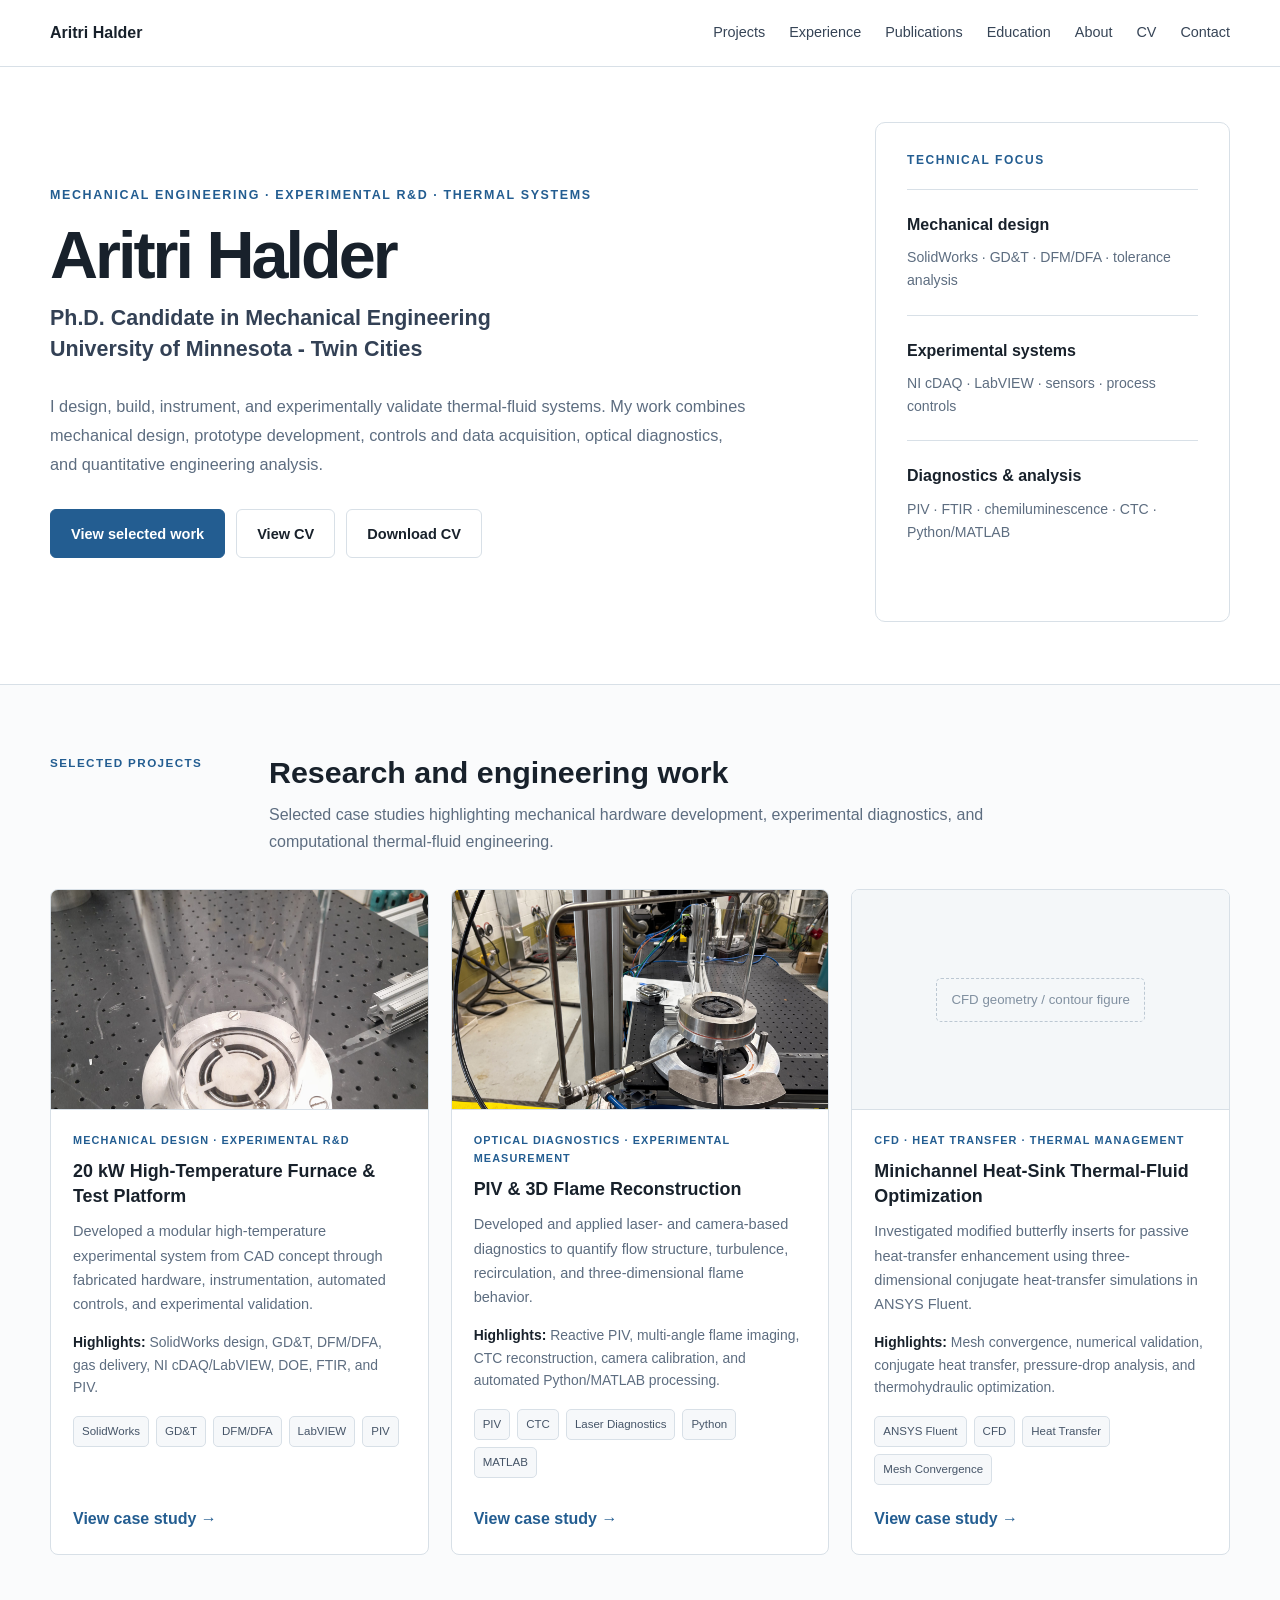
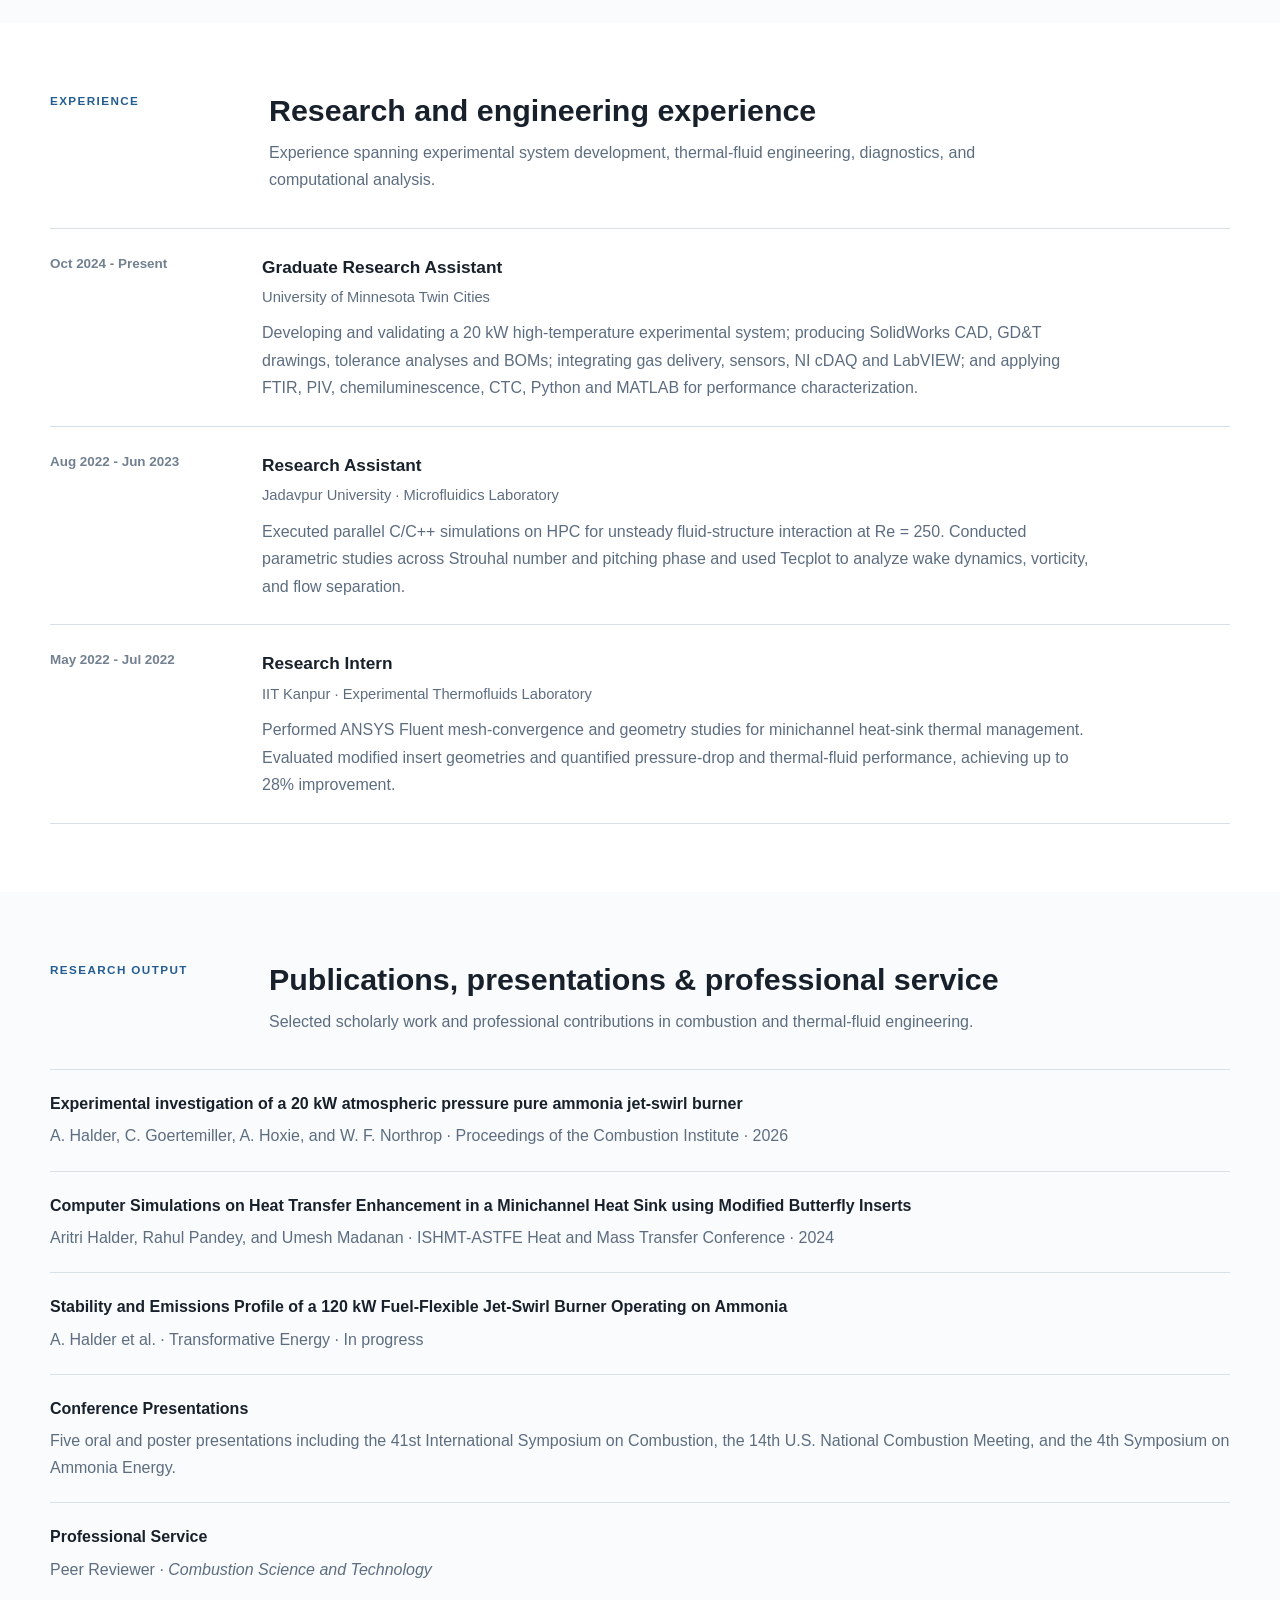
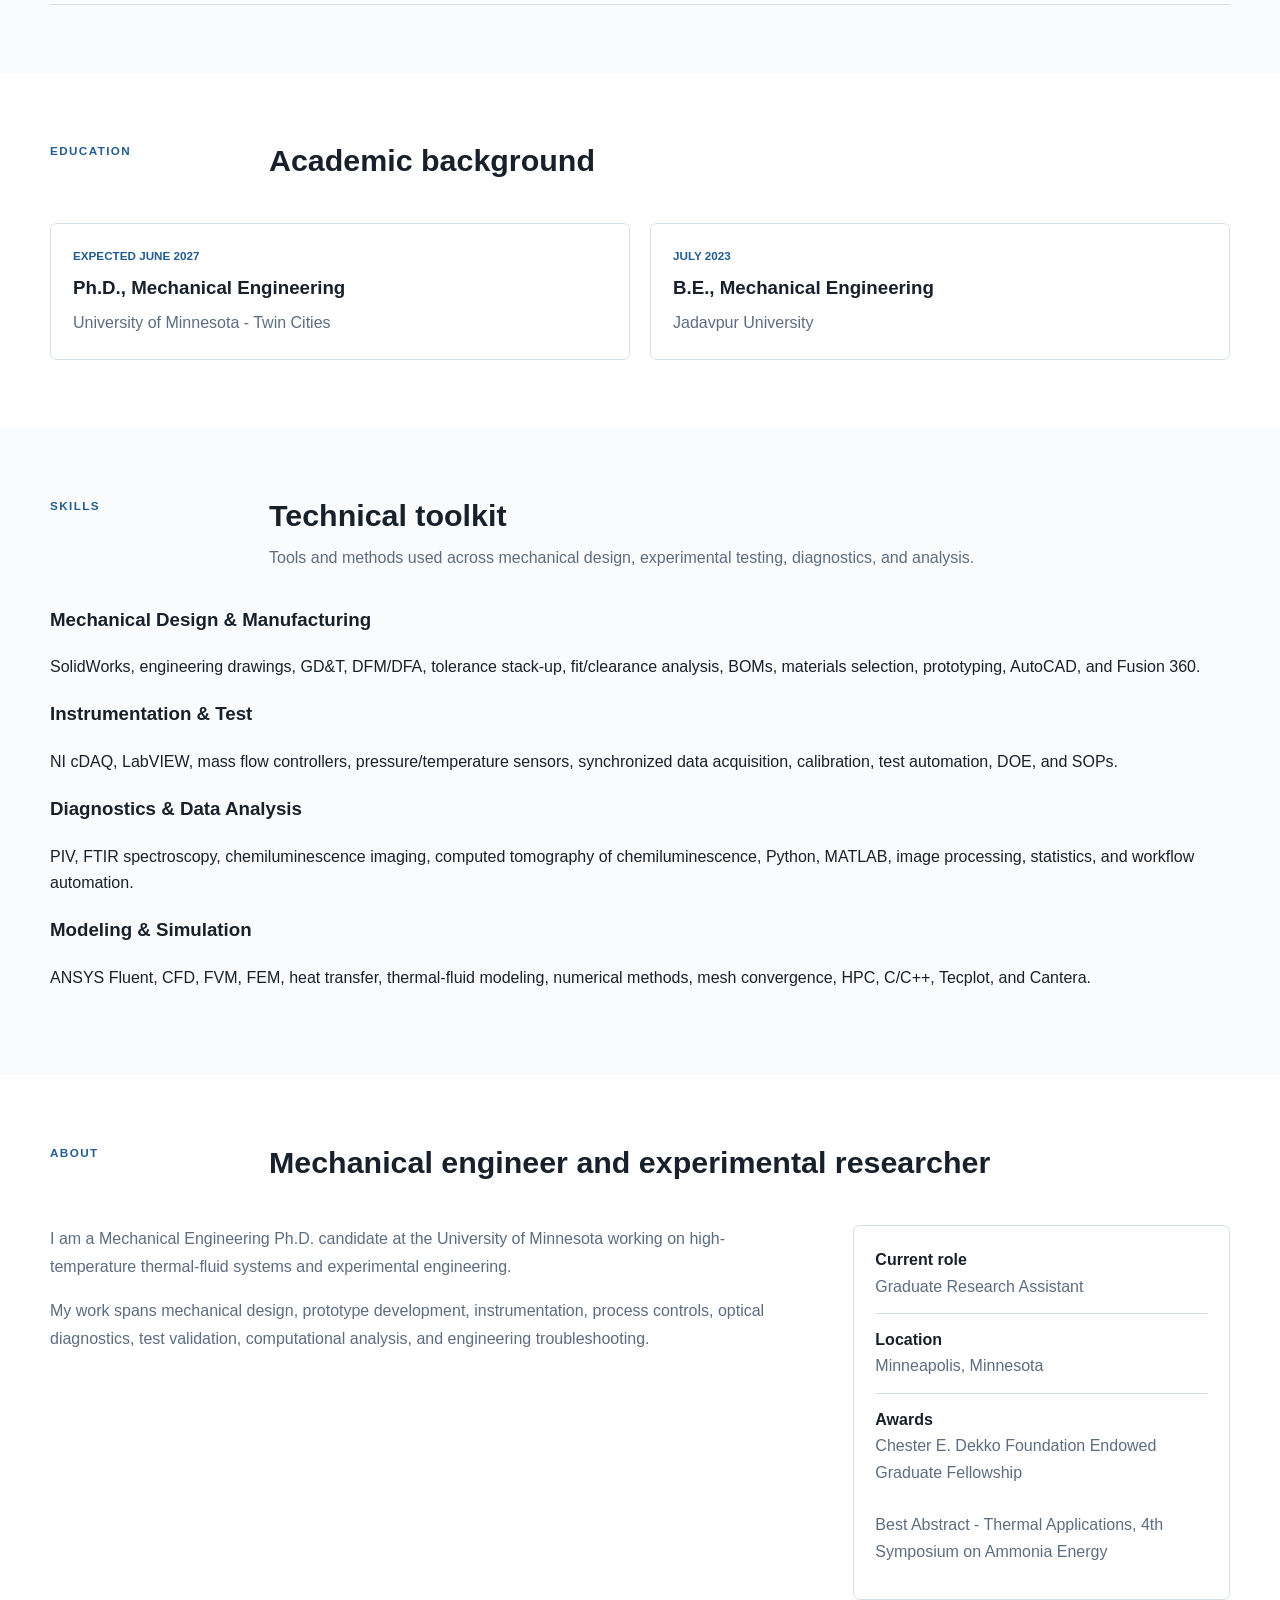
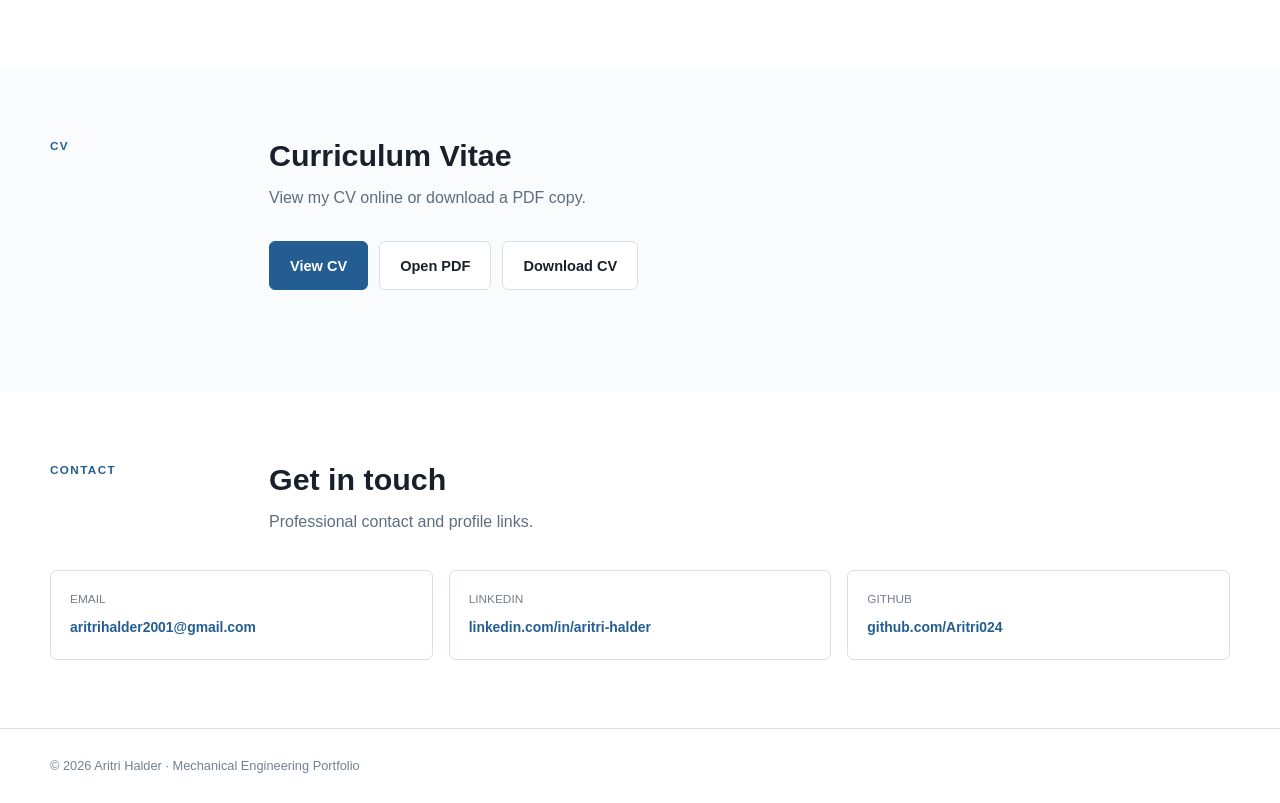
==== commit 62dc538f: "Refactor index.html for improved content and structure Updated HTML document structure and content f" ====
--- a/index.html
+++ b/index.html
@@ -1,20 +1,21 @@
-<!DOCTYPE html>
+<!doctype html>
+
 <html lang="en">
 
 <head>
 
-  <meta charset="UTF-8">
+  <meta charset="utf-8">
 
   <meta
     name="viewport"
-    content="width=device-width, initial-scale=1.0">
+    content="width=device-width, initial-scale=1">
 
   <meta
     name="description"
-    content="Aritri Halder - Mechanical Engineering Ph.D. candidate working on experimental R&D, thermal systems, mechanical design, diagnostics, testing, and engineering analysis.">
+    content="Aritri Halder - Mechanical Engineer and Ph.D. candidate working on thermal systems, experimental R&D, prototype development, test and validation, optical diagnostics, and engineering data analysis.">
 
   <title>
-    Aritri Halder | Mechanical Engineering Portfolio
+    Aritri Halder | Mechanical Engineer & Researcher
   </title>
 
   <link rel="stylesheet" href="styles.css">
@@ -95,88 +96,63 @@
   <div class="container hero-grid">
 
 
-    <!-- =====================================================
-         LEFT SIDE: PHOTO + INTRODUCTION
-    ====================================================== -->
-
-    <div class="hero-profile">
-
-
-      <!-- Full-height portrait -->
-
-      <div class="hero-photo-column">
-
-        <img
-          src="COGS_Portraits_260908_TN_649.jpg"
-          alt="Portrait of Aritri Halder"
-          class="hero-photo">
-
-      </div>
-
-
-
-      <!-- Intro text -->
-
-      <div class="hero-copy">
-
-        <div class="eyebrow">
-          Mechanical Engineering · Experimental R&amp;D · Thermal Systems
-        </div>
-
-
-        <h1>
-          Aritri Halder
-        </h1>
-
-
-        <h2>
-          Ph.D. Candidate in Mechanical Engineering
-          <br>
-          University of Minnesota - Twin Cities
-        </h2>
-
-
-        <p class="lede">
-          I design, build, instrument, and experimentally validate
-          thermal-fluid systems. My work combines mechanical design,
-          prototype development, controls and data acquisition,
-          optical diagnostics, and quantitative engineering analysis.
-        </p>
-
-
-        <div class="button-row">
-
-          <a
-            class="btn primary"
-            href="#projects">
-            View selected work
-          </a>
-
-          <a
-            class="btn secondary"
-            href="cv.html">
-            View CV
-          </a>
-
-          <a
-            class="btn secondary"
-            href="Aritri_Halder_CV_Job.pdf"
-            download>
-            Download CV
-          </a>
-
-        </div>
-
-      </div>
-
-
-    </div>
-
-
-
-    <!-- =====================================================
-         RIGHT SIDE: TECHNICAL FOCUS
-    ====================================================== -->
+    <!-- Left side -->
+
+    <div class="hero-copy">
+
+      <div class="eyebrow">
+        Mechanical Engineering · Experimental R&amp;D · Thermal Systems
+      </div>
+
+
+      <h1>
+        Aritri Halder
+      </h1>
+
+
+      <h2>
+        Ph.D. Candidate in Mechanical Engineering
+        <br>
+        University of Minnesota - Twin Cities
+      </h2>
+
+
+      <p class="lede">
+        I design, build, instrument, and experimentally validate
+        thermal-fluid systems. My work combines mechanical design,
+        prototype development, controls and data acquisition,
+        optical diagnostics, and quantitative engineering analysis.
+      </p>
+
+
+      <div class="button-row">
+
+        <a
+          class="btn primary"
+          href="#projects">
+          View selected work
+        </a>
+
+        <a
+          class="btn secondary"
+          href="cv.html">
+          View CV
+        </a>
+
+        <a
+          class="btn secondary"
+          href="Aritri_Halder_CV_Job.pdf"
+          download>
+          Download CV
+        </a>
+
+      </div>
+
+    </div>
+
+
+
+    <!-- Technical focus -->
 
     <aside
       class="hero-summary"
@@ -237,7 +213,7 @@
 
 
 <!-- =========================================================
-     SELECTED PROJECTS
+     PROJECTS
 ========================================================= -->
 
 <section id="projects">
@@ -284,7 +260,7 @@
 
           <img
             src="Jet-swirl%20burner%20with%20Quartz%20tube.jpeg"
-            alt="20 kW jet-swirl burner experimental hardware">
+            alt="Assembled 20 kW jet-swirl burner with quartz optical tube">
 
         </a>
 
@@ -302,9 +278,9 @@
 
 
           <p>
-            Developed and validated a modular high-temperature experimental
-            platform from CAD concept through fabricated hardware,
-            instrumentation, automated controls, and experimental testing.
+            Developed a modular high-temperature experimental system
+            from CAD concept through fabricated hardware, instrumentation,
+            automated controls, and experimental validation.
           </p>
 
 
@@ -314,33 +290,23 @@
               Highlights:
             </strong>
 
-            SolidWorks hardware development, GD&amp;T/tolerance analysis,
-            three-stream gas delivery, NI cDAQ/LabVIEW, DOE, FTIR and PIV.
+            SolidWorks design, GD&amp;T, DFM/DFA, gas delivery,
+            NI cDAQ/LabVIEW, DOE, FTIR, and PIV.
 
           </div>
 
 
           <div class="tags">
 
-            <span class="tag">
-              SolidWorks
-            </span>
-
-            <span class="tag">
-              GD&amp;T
-            </span>
-
-            <span class="tag">
-              DFM/DFA
-            </span>
-
-            <span class="tag">
-              LabVIEW
-            </span>
-
-            <span class="tag">
-              PIV
-            </span>
+            <span class="tag">SolidWorks</span>
+
+            <span class="tag">GD&amp;T</span>
+
+            <span class="tag">DFM/DFA</span>
+
+            <span class="tag">LabVIEW</span>
+
+            <span class="tag">PIV</span>
 
           </div>
 
@@ -369,7 +335,7 @@
 
           <img
             src="CTC-setup-actual.jpeg"
-            alt="Optical diagnostics and computed tomography setup">
+            alt="Computed tomography and optical diagnostics experimental setup">
 
         </a>
 
@@ -387,9 +353,9 @@
 
 
           <p>
-            Developed and applied laser- and camera-based diagnostics to
-            quantify flow structure, turbulence, recirculation, and
-            three-dimensional flame behavior.
+            Developed and applied laser- and camera-based diagnostics
+            to quantify flow structure, turbulence, recirculation,
+            and three-dimensional flame behavior.
           </p>
 
 
@@ -399,34 +365,23 @@
               Highlights:
             </strong>
 
-            Reactive PIV, multi-angle chemiluminescence imaging,
-            CTC reconstruction, camera calibration, and automated
-            Python/MATLAB processing.
+            Reactive PIV, multi-angle flame imaging, CTC reconstruction,
+            camera calibration, and automated Python/MATLAB processing.
 
           </div>
 
 
           <div class="tags">
 
-            <span class="tag">
-              PIV
-            </span>
-
-            <span class="tag">
-              CTC
-            </span>
-
-            <span class="tag">
-              Laser Diagnostics
-            </span>
-
-            <span class="tag">
-              Python
-            </span>
-
-            <span class="tag">
-              MATLAB
-            </span>
+            <span class="tag">PIV</span>
+
+            <span class="tag">CTC</span>
+
+            <span class="tag">Laser Diagnostics</span>
+
+            <span class="tag">Python</span>
+
+            <span class="tag">MATLAB</span>
 
           </div>
 
@@ -472,8 +427,8 @@
 
           <p>
             Investigated modified butterfly inserts for passive
-            heat-transfer enhancement using three-dimensional
-            conjugate heat-transfer simulations in ANSYS Fluent.
+            heat-transfer enhancement using three-dimensional conjugate
+            heat-transfer simulations in ANSYS Fluent.
           </p>
 
 
@@ -491,21 +446,13 @@
 
           <div class="tags">
 
-            <span class="tag">
-              ANSYS Fluent
-            </span>
-
-            <span class="tag">
-              CFD
-            </span>
-
-            <span class="tag">
-              Heat Transfer
-            </span>
-
-            <span class="tag">
-              Mesh Convergence
-            </span>
+            <span class="tag">ANSYS Fluent</span>
+
+            <span class="tag">CFD</span>
+
+            <span class="tag">Heat Transfer</span>
+
+            <span class="tag">Mesh Convergence</span>
 
           </div>
 
@@ -730,7 +677,7 @@
 
         <div class="pub-meta">
           Aritri Halder, Rahul Pandey, and Umesh Madanan ·
-          ISHMT-ASTFE Heat and Mass Transfer Conference
+          ISHMT-ASTFE Heat and Mass Transfer Conference · 2024
         </div>
 
       </div>
@@ -850,6 +797,113 @@
 
         <p>
           Jadavpur University
+        </p>
+
+      </div>
+
+
+    </div>
+
+  </div>
+
+</section>
+
+
+
+<!-- =========================================================
+     SKILLS
+========================================================= -->
+
+<section id="skills">
+
+  <div class="container">
+
+
+    <div class="section-head">
+
+      <div class="section-kicker">
+        Skills
+      </div>
+
+
+      <div>
+
+        <h2 class="section-title">
+          Technical toolkit
+        </h2>
+
+        <p class="section-intro">
+          Tools and methods used across mechanical design,
+          experimental testing, diagnostics, and analysis.
+        </p>
+
+      </div>
+
+    </div>
+
+
+
+    <div class="skill-groups">
+
+
+      <div class="skill-group">
+
+        <h3>
+          Mechanical Design &amp; Manufacturing
+        </h3>
+
+        <p>
+          SolidWorks, engineering drawings, GD&amp;T, DFM/DFA,
+          tolerance stack-up, fit/clearance analysis, BOMs,
+          materials selection, prototyping, AutoCAD, and Fusion 360.
+        </p>
+
+      </div>
+
+
+
+      <div class="skill-group">
+
+        <h3>
+          Instrumentation &amp; Test
+        </h3>
+
+        <p>
+          NI cDAQ, LabVIEW, mass flow controllers,
+          pressure/temperature sensors, synchronized data acquisition,
+          calibration, test automation, DOE, and SOPs.
+        </p>
+
+      </div>
+
+
+
+      <div class="skill-group">
+
+        <h3>
+          Diagnostics &amp; Data Analysis
+        </h3>
+
+        <p>
+          PIV, FTIR spectroscopy, chemiluminescence imaging,
+          computed tomography of chemiluminescence, Python, MATLAB,
+          image processing, statistics, and workflow automation.
+        </p>
+
+      </div>
+
+
+
+      <div class="skill-group">
+
+        <h3>
+          Modeling &amp; Simulation
+        </h3>
+
+        <p>
+          ANSYS Fluent, CFD, FVM, FEM, heat transfer,
+          thermal-fluid modeling, numerical methods,
+          mesh convergence, HPC, C/C++, Tecplot, and Cantera.
         </p>
 
       </div>
@@ -974,6 +1028,70 @@
 
 
 <!-- =========================================================
+     CV
+========================================================= -->
+
+<section id="cv">
+
+  <div class="container">
+
+
+    <div class="section-head">
+
+      <div class="section-kicker">
+        CV
+      </div>
+
+
+      <div>
+
+        <h2 class="section-title">
+          Curriculum Vitae
+        </h2>
+
+        <p class="section-intro">
+          View my CV online or download a PDF copy.
+        </p>
+
+
+        <div class="button-row">
+
+          <a
+            class="btn primary"
+            href="cv.html">
+            View CV
+          </a>
+
+
+          <a
+            class="btn secondary"
+            href="Aritri_Halder_CV_Job.pdf"
+            target="_blank"
+            rel="noopener">
+            Open PDF
+          </a>
+
+
+          <a
+            class="btn secondary"
+            href="Aritri_Halder_CV_Job.pdf"
+            download>
+            Download CV
+          </a>
+
+        </div>
+
+      </div>
+
+    </div>
+
+  </div>
+
+</section>
+
+
+
+<!-- =========================================================
      CONTACT
 ========================================================= -->
 
@@ -1070,6 +1188,10 @@
 
 
 
+<!-- =========================================================
+     FOOTER
+========================================================= -->
+
 <footer class="footer">
 
   <div class="container">
--- a/styles.css
+++ b/styles.css
@@ -1,765 +1,1889 @@
+/* =========================================================
+   VARIABLES
+========================================================= */
+
 :root {
+
   --bg: #ffffff;
-  --bg-soft: #f7f9fb;
-  --text: #1b2430;
-  --body-text: #5d6f84;
-  --accent: #23598f;
-  --border: #d5dde7;
-  --shadow: 0 10px 24px rgba(20, 32, 50, 0.04);
+
+  --surface: #ffffff;
+
+  --surface-soft: #f7f9fb;
+
+  --text: #18212b;
+
+  --body-text: #5d6d80;
+
+  --muted: #738091;
+
+  --accent: #235d91;
+
+  --accent-dark: #194b75;
+
+  --border: #d8e0e7;
+
   --max-width: 1180px;
-  --radius: 10px;
-}
+
+}
+
+
+
+/* =========================================================
+   BASE
+========================================================= */
 
 * {
   box-sizing: border-box;
 }
 
+
 html {
   scroll-behavior: smooth;
 }
 
+
 body {
+
   margin: 0;
+
+  color: var(--text);
+
   background: var(--bg);
-  color: var(--text);
-  font-family: Arial, Helvetica, sans-serif;
+
+  font-family:
+    -apple-system,
+    BlinkMacSystemFont,
+    "Segoe UI",
+    Roboto,
+    Helvetica,
+    Arial,
+    sans-serif;
+
   line-height: 1.65;
-}
+
+  -webkit-font-smoothing: antialiased;
+
+}
+
 
 img,
 video {
-  display: block;
   max-width: 100%;
 }
 
+
 a {
-  color: var(--accent);
+  color: inherit;
+}
+
+
+.container {
+
+  width: min(
+    var(--max-width),
+    calc(100% - 48px)
+  );
+
+  margin: 0 auto;
+
+}
+
+
+
+/* =========================================================
+   NAVIGATION
+========================================================= */
+
+.site-header {
+
+  position: sticky;
+
+  top: 0;
+
+  z-index: 100;
+
+  background: rgba(255, 255, 255, 0.97);
+
+  border-bottom: 1px solid var(--border);
+
+}
+
+
+.nav {
+
+  min-height: 66px;
+
+  display: flex;
+
+  align-items: center;
+
+  justify-content: space-between;
+
+  gap: 30px;
+
+}
+
+
+.brand {
+
+  color: var(--text);
+
+  font-size: 1rem;
+
+  font-weight: 700;
+
   text-decoration: none;
-}
-
-a:hover {
-  text-decoration: underline;
-}
-
-.container {
-  width: min(var(--max-width), calc(100% - 48px));
-  margin: 0 auto;
-}
-
-/* =========================================================
-   NAV
-========================================================= */
-
-.site-header {
-  position: sticky;
-  top: 0;
-  z-index: 50;
-  background: rgba(255, 255, 255, 0.96);
-  border-bottom: 1px solid var(--border);
-  backdrop-filter: blur(8px);
-}
-
-.nav {
+
+}
+
+
+.nav-links {
+
   display: flex;
+
   align-items: center;
-  justify-content: space-between;
-  min-height: 72px;
+
   gap: 24px;
-}
-
-.brand {
-  color: var(--text);
-  font-size: 1.45rem;
-  font-weight: 700;
+
+}
+
+
+.nav-links a {
+
+  color: #364456;
+
+  font-size: 0.9rem;
+
   text-decoration: none;
-}
-
-.brand:hover {
-  text-decoration: none;
-}
-
-.nav-links {
-  display: flex;
-  flex-wrap: wrap;
-  gap: 22px;
-}
-
-.nav-links a {
-  color: #3c4a5c;
-  font-weight: 500;
-  text-decoration: none;
-}
+
+}
+
 
 .nav-links a:hover {
   color: var(--accent);
 }
 
+
+
 /* =========================================================
    HERO
 ========================================================= */
 
 .hero {
-  padding: 56px 0 68px;
+
+  padding: 55px 0 62px;
+
   background: #ffffff;
+
   border-bottom: 1px solid var(--border);
-}
+
+}
+
 
 .hero-grid {
+
   display: grid;
-  grid-template-columns: minmax(0, 1.45fr) minmax(280px, 420px);
-  gap: 54px;
-  align-items: start;
-}
-
-.hero-intro-layout {
+
+  grid-template-columns:
+    minmax(0, 1fr)
+    355px;
+
+  gap: 52px;
+
+  align-items: stretch;
+
+}
+
+
+
+/* =========================================================
+   HERO PHOTO + COPY
+========================================================= */
+
+.hero-profile {
+
+  display: grid;
+
+  grid-template-columns:
+    225px
+    minmax(0, 1fr);
+
+  gap: 30px;
+
+  align-items: stretch;
+
+}
+
+
+/* Full-height photo column */
+
+.hero-photo-column {
+
+  width: 225px;
+
+  min-height: 500px;
+
+  height: 100%;
+
+}
+
+
+.hero-photo {
+
+  width: 100%;
+
+  height: 100%;
+
+  min-height: 500px;
+
+  object-fit: cover;
+
+  object-position: center top;
+
+  display: block;
+
+  border: 1px solid var(--border);
+
+  border-radius: 12px;
+
+  background: #eef2f5;
+
+}
+
+
+/* Hero text */
+
+.hero-copy {
+
+  min-width: 0;
+
   display: flex;
-  align-items: flex-start;
-  gap: 28px;
-}
-
-.hero-photo-wrap {
-  flex: 0 0 150px;
-}
-
-.hero-photo {
-  width: 150px;
-  height: 190px;
+
+  flex-direction: column;
+
+  justify-content: center;
+
+}
+
+
+.eyebrow {
+
+  margin-bottom: 18px;
+
+  color: var(--accent);
+
+  font-size: 0.78rem;
+
+  font-weight: 700;
+
+  letter-spacing: 0.13em;
+
+  text-transform: uppercase;
+
+  line-height: 1.55;
+
+}
+
+
+.hero h1 {
+
+  margin: 0 0 15px;
+
+  color: var(--text);
+
+  font-size: clamp(
+    3.4rem,
+    5.2vw,
+    4.9rem
+  );
+
+  line-height: 0.98;
+
+  letter-spacing: -0.045em;
+
+}
+
+
+.hero h2 {
+
+  margin: 0 0 28px;
+
+  color: #334155;
+
+  font-size: 1.34rem;
+
+  font-weight: 700;
+
+  line-height: 1.42;
+
+}
+
+
+.lede {
+
+  max-width: 700px;
+
+  margin: 0;
+
+  color: var(--body-text);
+
+  font-size: 1.02rem;
+
+  line-height: 1.78;
+
+}
+
+
+.button-row {
+
+  display: flex;
+
+  flex-wrap: wrap;
+
+  gap: 11px;
+
+  margin-top: 30px;
+
+}
+
+
+
+/* =========================================================
+   BUTTONS
+========================================================= */
+
+.btn {
+
+  display: inline-flex;
+
+  align-items: center;
+
+  justify-content: center;
+
+  min-height: 49px;
+
+  padding: 0 20px;
+
+  border-radius: 6px;
+
+  font-size: 0.91rem;
+
+  font-weight: 600;
+
+  text-decoration: none;
+
+}
+
+
+.btn.primary {
+
+  color: #ffffff;
+
+  background: var(--accent);
+
+  border: 1px solid var(--accent);
+
+}
+
+
+.btn.primary:hover {
+
+  background: var(--accent-dark);
+
+  border-color: var(--accent-dark);
+
+}
+
+
+.btn.secondary {
+
+  color: var(--text);
+
+  background: #ffffff;
+
+  border: 1px solid var(--border);
+
+}
+
+
+
+/* =========================================================
+   TECHNICAL FOCUS CARD
+========================================================= */
+
+.hero-summary {
+
+  height: 100%;
+
+  min-height: 500px;
+
+  padding: 28px 31px;
+
+  background: #ffffff;
+
+  border: 1px solid var(--border);
+
+  border-radius: 10px;
+
+}
+
+
+.hero-summary-label {
+
+  margin-bottom: 18px;
+
+  color: var(--accent);
+
+  font-size: 0.75rem;
+
+  font-weight: 700;
+
+  letter-spacing: 0.13em;
+
+  text-transform: uppercase;
+
+}
+
+
+.hero-summary-item {
+
+  padding: 22px 0;
+
+  border-top: 1px solid var(--border);
+
+}
+
+
+.hero-summary-item strong {
+
+  display: block;
+
+  margin-bottom: 8px;
+
+  color: var(--text);
+
+  font-size: 1rem;
+
+}
+
+
+.hero-summary-item span {
+
+  display: block;
+
+  color: var(--body-text);
+
+  font-size: 0.88rem;
+
+  line-height: 1.65;
+
+}
+
+
+
+/* =========================================================
+   GENERAL SECTIONS
+========================================================= */
+
+main > section:not(.hero) {
+
+  padding: 68px 0;
+
+}
+
+
+main > section:nth-child(even):not(.hero) {
+
+  background: #fafbfc;
+
+}
+
+
+.section-head {
+
+  display: grid;
+
+  grid-template-columns:
+    185px
+    minmax(0, 1fr);
+
+  gap: 34px;
+
+  margin-bottom: 34px;
+
+}
+
+
+.section-kicker {
+
+  color: var(--accent);
+
+  font-size: 0.73rem;
+
+  font-weight: 700;
+
+  letter-spacing: 0.12em;
+
+  text-transform: uppercase;
+
+}
+
+
+.section-title {
+
+  margin: 0 0 10px;
+
+  color: var(--text);
+
+  font-size: 1.9rem;
+
+  line-height: 1.25;
+
+}
+
+
+.section-intro {
+
+  max-width: 760px;
+
+  margin: 0;
+
+  color: var(--body-text);
+
+  line-height: 1.7;
+
+}
+
+
+
+/* =========================================================
+   PROJECT CARDS
+========================================================= */
+
+.project-grid {
+
+  display: grid;
+
+  grid-template-columns:
+    repeat(
+      3,
+      minmax(0, 1fr)
+    );
+
+  gap: 22px;
+
+}
+
+
+.card {
+
+  overflow: hidden;
+
+  display: flex;
+
+  flex-direction: column;
+
+  background: #ffffff;
+
+  border: 1px solid var(--border);
+
+  border-radius: 8px;
+
+}
+
+
+.card-media,
+.placeholder {
+
+  height: 220px;
+
+  border-bottom: 1px solid var(--border);
+
+  background: #f4f7f9;
+
+}
+
+
+.card-media {
+
+  display: block;
+
+  overflow: hidden;
+
+}
+
+
+.card-media img {
+
+  width: 100%;
+
+  height: 100%;
+
   object-fit: cover;
-  border-radius: 12px;
+
+  display: block;
+
+}
+
+
+.placeholder {
+
+  display: flex;
+
+  align-items: center;
+
+  justify-content: center;
+
+  padding: 30px;
+
+  color: #8190a0;
+
+}
+
+
+.placeholder span {
+
+  padding: 10px 14px;
+
+  border: 1px dashed #bcc8d3;
+
+  border-radius: 5px;
+
+  font-size: 0.83rem;
+
+}
+
+
+.card-body {
+
+  padding: 22px;
+
+  display: flex;
+
+  flex-direction: column;
+
+  flex-grow: 1;
+
+}
+
+
+.card-kicker {
+
+  margin-bottom: 9px;
+
+  color: var(--accent);
+
+  font-size: 0.68rem;
+
+  font-weight: 700;
+
+  letter-spacing: 0.1em;
+
+  text-transform: uppercase;
+
+}
+
+
+.card h3 {
+
+  margin: 0 0 10px;
+
+  color: var(--text);
+
+  font-size: 1.12rem;
+
+  line-height: 1.4;
+
+}
+
+
+.card p {
+
+  margin: 0;
+
+  color: var(--body-text);
+
+  font-size: 0.91rem;
+
+  line-height: 1.66;
+
+}
+
+
+.project-highlight {
+
+  margin-top: 15px;
+
+  color: var(--body-text);
+
+  font-size: 0.87rem;
+
+  line-height: 1.62;
+
+}
+
+
+.project-highlight strong {
+
+  color: var(--text);
+
+}
+
+
+.tags {
+
+  display: flex;
+
+  flex-wrap: wrap;
+
+  gap: 7px;
+
+  margin-top: 17px;
+
+}
+
+
+.tag {
+
+  display: inline-block;
+
+  padding: 5px 8px;
+
+  color: #465568;
+
+  background: #f6f8fa;
+
   border: 1px solid var(--border);
-  box-shadow: var(--shadow);
-  background: #eef2f6;
-}
-
-.hero-copy {
-  flex: 1;
-  min-width: 0;
-}
-
-.eyebrow {
+
+  border-radius: 5px;
+
+  font-size: 0.72rem;
+
+}
+
+
+.card-link {
+
+  display: inline-block;
+
+  margin-top: auto;
+
+  padding-top: 21px;
+
+  color: var(--accent);
+
+  font-weight: 600;
+
+  text-decoration: none;
+
+}
+
+
+
+/* =========================================================
+   EXPERIENCE
+========================================================= */
+
+.timeline {
+
+  border-top: 1px solid var(--border);
+
+}
+
+
+.timeline-item {
+
+  display: grid;
+
+  grid-template-columns:
+    180px
+    minmax(0, 1fr);
+
+  gap: 32px;
+
+  padding: 24px 0;
+
+  border-bottom: 1px solid var(--border);
+
+}
+
+
+.timeline-date {
+
+  color: var(--muted);
+
+  font-size: 0.84rem;
+
+  font-weight: 600;
+
+}
+
+
+.timeline-item h3 {
+
+  margin: 0 0 4px;
+
+  color: var(--text);
+
+  font-size: 1.08rem;
+
+}
+
+
+.timeline-item h4 {
+
+  margin: 0 0 10px;
+
+  color: var(--body-text);
+
+  font-size: 0.92rem;
+
+  font-weight: 500;
+
+}
+
+
+.timeline-item p {
+
+  max-width: 830px;
+
+  margin: 0;
+
+  color: var(--body-text);
+
+  line-height: 1.72;
+
+}
+
+
+
+/* =========================================================
+   PUBLICATIONS
+========================================================= */
+
+.pub-list {
+
+  border-top: 1px solid var(--border);
+
+}
+
+
+.pub {
+
+  padding: 21px 0;
+
+  border-bottom: 1px solid var(--border);
+
+}
+
+
+.pub-title {
+
+  margin-bottom: 6px;
+
+  color: var(--text);
+
+  font-weight: 700;
+
+}
+
+
+.pub-meta {
+
+  color: var(--body-text);
+
+  line-height: 1.65;
+
+}
+
+
+
+/* =========================================================
+   EDUCATION
+========================================================= */
+
+.education-grid {
+
+  display: grid;
+
+  grid-template-columns:
+    repeat(
+      2,
+      minmax(0, 1fr)
+    );
+
+  gap: 20px;
+
+}
+
+
+.education-card {
+
+  padding: 22px;
+
+  background: #ffffff;
+
+  border: 1px solid var(--border);
+
+  border-radius: 7px;
+
+}
+
+
+.education-date {
+
+  margin-bottom: 8px;
+
+  color: var(--accent);
+
+  font-size: 0.73rem;
+
+  font-weight: 700;
+
+  text-transform: uppercase;
+
+}
+
+
+.education-card h3 {
+
+  margin: 0 0 6px;
+
+  color: var(--text);
+
+}
+
+
+.education-card p {
+
+  margin: 0;
+
+  color: var(--body-text);
+
+}
+
+
+
+/* =========================================================
+   ABOUT
+========================================================= */
+
+.about-grid {
+
+  display: grid;
+
+  grid-template-columns:
+    minmax(0, 1.5fr)
+    minmax(280px, 0.75fr);
+
+  gap: 50px;
+
+}
+
+
+.about-grid p {
+
+  margin: 0 0 16px;
+
+  color: var(--body-text);
+
+  line-height: 1.75;
+
+}
+
+
+.contact-box {
+
+  padding: 21px;
+
+  background: #ffffff;
+
+  border: 1px solid var(--border);
+
+  border-radius: 7px;
+
+}
+
+
+.info-list {
+
+  margin: 0;
+
+  padding: 0;
+
+  list-style: none;
+
+}
+
+
+.info-list li {
+
+  padding: 13px 0;
+
+  color: var(--body-text);
+
+  border-top: 1px solid var(--border);
+
+}
+
+
+.info-list li:first-child {
+
+  padding-top: 0;
+
+  border-top: none;
+
+}
+
+
+.info-list strong {
+
+  color: var(--text);
+
+}
+
+
+
+/* =========================================================
+   CONTACT
+========================================================= */
+
+.contact-grid {
+
+  display: grid;
+
+  grid-template-columns:
+    repeat(
+      3,
+      minmax(0, 1fr)
+    );
+
+  gap: 16px;
+
+}
+
+
+.contact-item {
+
+  padding: 19px;
+
+  background: #ffffff;
+
+  border: 1px solid var(--border);
+
+  border-radius: 7px;
+
+  text-decoration: none;
+
+}
+
+
+.contact-item span {
+
+  display: block;
+
+  margin-bottom: 5px;
+
+  color: var(--muted);
+
+  font-size: 0.74rem;
+
+  text-transform: uppercase;
+
+}
+
+
+.contact-item strong {
+
+  color: var(--accent);
+
+  font-size: 0.87rem;
+
+}
+
+
+
+/* =========================================================
+   FOOTER
+========================================================= */
+
+.footer {
+
+  padding: 26px 0;
+
+  color: var(--muted);
+
+  background: #ffffff;
+
+  border-top: 1px solid var(--border);
+
+  font-size: 0.8rem;
+
+}
+
+
+
+/* =========================================================
+   PROJECT PAGE SHARED CSS
+========================================================= */
+
+.project-page {
+
+  width: min(
+    var(--max-width),
+    calc(100% - 40px)
+  );
+
+  margin: 0 auto;
+
+  padding: 38px 0 80px;
+
+}
+
+
+.project-facts {
+
+  display: grid;
+
+  grid-template-columns:
+    repeat(
+      4,
+      minmax(0, 1fr)
+    );
+
+  margin-bottom: 55px;
+
+  border-top: 1px solid var(--border);
+
+  border-bottom: 1px solid var(--border);
+
+}
+
+
+.project-fact {
+
+  padding: 20px;
+
+}
+
+
+.project-fact:first-child {
+
+  padding-left: 0;
+
+}
+
+
+.project-fact + .project-fact {
+
+  border-left: 1px solid var(--border);
+
+}
+
+
+.project-fact-label {
+
+  display: block;
+
+  margin-bottom: 7px;
+
+  color: var(--muted);
+
+  font-size: 0.69rem;
+
+  font-weight: 700;
+
+  letter-spacing: 0.09em;
+
+  text-transform: uppercase;
+
+}
+
+
+.project-fact-value {
+
+  color: var(--text);
+
+  font-size: 0.9rem;
+
+  font-weight: 600;
+
+}
+
+
+.project-section {
+
+  margin-top: 58px;
+
+}
+
+
+.project-section:first-of-type {
+
+  margin-top: 0;
+
+}
+
+
+.project-section h2 {
+
+  max-width: 900px;
+
+  margin: 0 0 14px;
+
+  color: var(--text);
+
+  font-size: 1.9rem;
+
+  line-height: 1.28;
+
+}
+
+
+.project-section > p {
+
+  max-width: 900px;
+
+  margin: 0 0 13px;
+
+  color: var(--body-text);
+
+  line-height: 1.75;
+
+}
+
+
+.two-column-text {
+
+  display: grid;
+
+  grid-template-columns:
+    repeat(
+      2,
+      minmax(0, 1fr)
+    );
+
+  gap: 38px;
+
+  margin-top: 26px;
+
+}
+
+
+.text-panel {
+
+  padding-top: 19px;
+
+  border-top: 2px solid var(--accent);
+
+}
+
+
+.text-panel h3 {
+
+  margin: 0 0 10px;
+
+}
+
+
+.text-panel p {
+
+  margin: 0 0 12px;
+
+  color: var(--body-text);
+
+}
+
+
+.takeaway-grid {
+
+  display: grid;
+
+  grid-template-columns:
+    repeat(
+      3,
+      minmax(0, 1fr)
+    );
+
+  gap: 18px;
+
+  margin-top: 22px;
+
+}
+
+
+.takeaway {
+
+  padding: 20px;
+
+  background: #ffffff;
+
+  border: 1px solid var(--border);
+
+  border-radius: 7px;
+
+}
+
+
+.takeaway h3 {
+
+  margin: 0 0 8px;
+
+}
+
+
+.takeaway p {
+
+  margin: 0;
+
+  color: var(--body-text);
+
+}
+
+
+
+/* =========================================================
+   VIDEO PROJECT HERO
+========================================================= */
+
+.video-project-hero {
+
+  position: relative;
+
+  min-height: 470px;
+
+  display: flex;
+
+  align-items: center;
+
+  overflow: hidden;
+
+  background: #18212b;
+
+}
+
+
+.video-project-hero__video {
+
+  position: absolute;
+
+  inset: 0;
+
+  width: 100%;
+
+  height: 100%;
+
+  object-fit: cover;
+
+}
+
+
+.video-project-hero__overlay {
+
+  position: absolute;
+
+  inset: 0;
+
+  background: rgba(8, 18, 28, 0.56);
+
+}
+
+
+.video-project-hero__content {
+
+  position: relative;
+
+  z-index: 2;
+
+  width: min(
+    var(--max-width),
+    calc(100% - 40px)
+  );
+
+  margin: 0 auto;
+
+  padding: 65px 0;
+
+  color: #ffffff;
+
+}
+
+
+.video-project-hero__content h1 {
+
+  max-width: 920px;
+
+  margin: 0 0 22px;
+
+  color: #ffffff;
+
+  font-size: clamp(
+    2.7rem,
+    5.5vw,
+    4.5rem
+  );
+
+  line-height: 1.04;
+
+}
+
+
+.project-label {
+
   margin-bottom: 18px;
+
+  color: #d7e8f6;
+
+  font-size: 0.77rem;
+
+  font-weight: 700;
+
+  letter-spacing: 0.13em;
+
+  text-transform: uppercase;
+
+}
+
+
+.hero-project-summary {
+
+  max-width: 820px;
+
+  color: rgba(255, 255, 255, 0.88);
+
+  font-size: 1.1rem;
+
+  line-height: 1.7;
+
+}
+
+
+.video-project-hero__back {
+
+  display: inline-block;
+
+  margin-top: 27px;
+
+  color: #ffffff;
+
+  text-decoration: none;
+
+}
+
+
+
+/* =========================================================
+   CONCEPT → HARDWARE
+========================================================= */
+
+.evolution-block {
+
+  margin-top: 32px;
+
+  padding-top: 28px;
+
+  border-top: 1px solid var(--border);
+
+}
+
+
+.evolution-heading {
+
+  margin-bottom: 18px;
+
+}
+
+
+.comparison-grid {
+
+  display: grid;
+
+  grid-template-columns:
+    repeat(
+      2,
+      minmax(0, 1fr)
+    );
+
+  gap: 24px;
+
+}
+
+
+.comparison-card {
+
+  margin: 0;
+
+  overflow: hidden;
+
+  background: #ffffff;
+
+  border: 1px solid var(--border);
+
+  border-radius: 8px;
+
+}
+
+
+.comparison-media {
+
+  height: 330px;
+
+  display: flex;
+
+  align-items: center;
+
+  justify-content: center;
+
+  overflow: hidden;
+
+  padding: 20px;
+
+  background: #f7f8fa;
+
+  border-bottom: 1px solid var(--border);
+
+}
+
+
+.comparison-media img {
+
+  width: auto;
+
+  height: auto;
+
+  max-width: 100%;
+
+  max-height: 100%;
+
+  object-fit: contain;
+
+}
+
+
+.comparison-caption {
+
+  padding: 20px;
+
+}
+
+
+.comparison-type {
+
+  display: block;
+
+  margin-bottom: 7px;
+
   color: var(--accent);
-  font-size: 0.92rem;
+
+  font-size: 0.69rem;
+
   font-weight: 700;
-  letter-spacing: 0.13em;
+
+  letter-spacing: 0.1em;
+
   text-transform: uppercase;
-}
-
-.hero h1 {
-  margin: 0 0 10px;
-  color: var(--text);
-  font-size: clamp(3rem, 7vw, 5rem);
-  line-height: 0.98;
-  letter-spacing: -0.05em;
-}
-
-.hero h2 {
-  margin: 0 0 22px;
-  color: #344255;
-  font-size: clamp(1.6rem, 2vw, 2.1rem);
-  line-height: 1.28;
-  font-weight: 700;
-}
-
-.hero-summary {
-  max-width: 780px;
+
+}
+
+
+.comparison-caption h4 {
+
+  margin: 0 0 7px;
+
+}
+
+
+.comparison-caption p {
+
   margin: 0;
+
   color: var(--body-text);
-  font-size: 1.08rem;
-  line-height: 1.8;
-}
-
-.hero-actions {
+
+  font-size: 0.89rem;
+
+}
+
+
+
+/* =========================================================
+   OPERATING VIDEO
+========================================================= */
+
+.operating-video-card {
+
+  margin: 20px 0 0;
+
+  overflow: hidden;
+
+  background: #ffffff;
+
+  border: 1px solid var(--border);
+
+  border-radius: 8px;
+
+}
+
+
+.operating-video-frame {
+
+  height: 450px;
+
   display: flex;
-  flex-wrap: wrap;
-  gap: 14px;
-  margin-top: 28px;
-}
-
-.btn {
-  display: inline-flex;
+
   align-items: center;
+
   justify-content: center;
-  min-height: 52px;
-  padding: 0 22px;
-  border-radius: 8px;
-  border: 1px solid var(--border);
-  font-weight: 600;
-  text-decoration: none;
-  transition: 0.2s ease;
-}
-
-.btn:hover {
-  text-decoration: none;
-  transform: translateY(-1px);
-}
-
-.btn.primary {
-  background: var(--accent);
-  border-color: var(--accent);
-  color: #ffffff;
-}
-
-.btn.primary:hover {
-  background: #1d4f81;
-}
-
-.btn.secondary {
-  background: #ffffff;
-  color: var(--text);
-}
-
-.hero-side-card {
-  display: flex;
-  justify-content: flex-end;
-}
-
-.side-card {
+
+  background: #0d1117;
+
+}
+
+
+.operating-video-frame video {
+
   width: 100%;
-  padding: 28px 34px;
-  background: #ffffff;
-  border: 1px solid var(--border);
-  border-radius: 12px;
-}
-
-.side-card-title {
-  margin-bottom: 18px;
-  color: var(--accent);
-  font-size: 0.92rem;
-  font-weight: 700;
-  letter-spacing: 0.13em;
-  text-transform: uppercase;
-}
-
-.focus-item {
-  padding: 18px 0;
-  border-top: 1px solid var(--border);
-}
-
-.focus-item.no-border {
-  padding-bottom: 0;
-}
-
-.focus-item h3 {
+
+  height: 100%;
+
+  object-fit: contain;
+
+}
+
+
+.operating-video-caption {
+
+  padding: 20px 22px;
+
+}
+
+
+.operating-video-caption h4 {
+
   margin: 0 0 8px;
-  font-size: 1.15rem;
-  color: var(--text);
-}
-
-.focus-item p {
+
+}
+
+
+.operating-video-caption p {
+
   margin: 0;
+
   color: var(--body-text);
-  font-size: 0.98rem;
-  line-height: 1.65;
-}
-
-/* =========================================================
-   SECTION
-========================================================= */
-
-.section {
-  padding: 70px 0;
-}
-
-.section-alt {
-  background: var(--bg-soft);
-  border-top: 1px solid var(--border);
-  border-bottom: 1px solid var(--border);
-}
-
-.section-header {
-  max-width: 820px;
-  margin-bottom: 34px;
-}
-
-.section-eyebrow {
-  margin-bottom: 12px;
-  color: var(--accent);
-  font-size: 0.85rem;
-  font-weight: 700;
-  letter-spacing: 0.13em;
-  text-transform: uppercase;
-}
-
-.section-header h2,
-.project-page h2 {
-  margin: 0 0 14px;
-  color: var(--text);
-  font-size: clamp(2rem, 3vw, 3rem);
-  line-height: 1.15;
-  letter-spacing: -0.03em;
-}
-
-.section-header p,
-.project-page p {
-  margin: 0;
-  color: var(--body-text);
-  font-size: 1.02rem;
-  line-height: 1.8;
-}
-
-/* =========================================================
-   PROJECT GRID
-========================================================= */
-
-.project-grid {
-  display: grid;
-  grid-template-columns: repeat(2, minmax(0, 1fr));
-  gap: 22px;
-}
-
-.project-card {
-  display: flex;
-  flex-direction: column;
-  background: #ffffff;
-  border: 1px solid var(--border);
-  border-radius: 12px;
-  overflow: hidden;
-  box-shadow: var(--shadow);
-}
-
-.project-media {
-  height: 270px;
-  background: #edf2f6;
-  border-bottom: 1px solid var(--border);
-}
-
-.project-media img {
-  width: 100%;
-  height: 100%;
-  object-fit: cover;
-}
-
-.project-media-placeholder {
-  display: grid;
-  place-items: center;
-  background: #edf2f6;
-}
-
-.placeholder-label {
-  padding: 12px 16px;
-  border: 1px dashed #b9c6d6;
-  border-radius: 8px;
-  color: #7d8ea3;
-  font-size: 0.96rem;
-}
-
-.project-body {
-  padding: 24px 24px 26px;
-}
-
-.project-kicker {
-  margin-bottom: 10px;
-  color: var(--accent);
-  font-size: 0.82rem;
-  font-weight: 700;
-  letter-spacing: 0.12em;
-  text-transform: uppercase;
-}
-
-.project-card h3 {
-  margin: 0 0 12px;
-  font-size: 1.9rem;
-  line-height: 1.25;
-  color: var(--text);
-}
-
-.project-card p {
-  margin: 0 0 14px;
-  color: var(--body-text);
-  font-size: 1rem;
-  line-height: 1.75;
-}
-
-.project-highlight strong {
-  color: var(--text);
-}
-
-.tags {
-  display: flex;
-  flex-wrap: wrap;
-  gap: 8px;
-  margin: 18px 0 20px;
-}
-
-.tag {
-  display: inline-flex;
-  align-items: center;
-  min-height: 34px;
-  padding: 0 12px;
-  background: #f4f7fa;
-  border: 1px solid var(--border);
-  border-radius: 7px;
-  color: #5a6a7e;
-  font-size: 0.92rem;
-}
-
-.project-link {
-  color: var(--accent);
-  font-weight: 700;
-  font-size: 1.02rem;
-  text-decoration: none;
-}
-
-.project-link:hover {
-  text-decoration: underline;
-}
-
-/* =========================================================
-   TIMELINE / EXPERIENCE
-========================================================= */
-
-.timeline {
-  display: grid;
-  gap: 22px;
-}
-
-.timeline-item {
-  padding: 24px 26px;
-  background: #ffffff;
-  border: 1px solid var(--border);
-  border-radius: 12px;
-}
-
-.timeline-head {
-  display: flex;
-  justify-content: space-between;
-  gap: 20px;
-  margin-bottom: 12px;
-}
-
-.timeline-head h3 {
-  margin: 0 0 4px;
-  font-size: 1.35rem;
-  color: var(--text);
-}
-
-.timeline-org {
-  margin: 0;
-  color: var(--body-text);
-  font-weight: 600;
-}
-
-.timeline-date {
-  color: #6d7d8f;
-  font-weight: 600;
-  white-space: nowrap;
-}
-
-.timeline-list {
-  margin: 0;
-  padding-left: 22px;
-  color: var(--body-text);
-}
-
-.timeline-list li {
-  margin-bottom: 10px;
-}
-
-.timeline-list li:last-child {
-  margin-bottom: 0;
-}
-
-/* =========================================================
-   PUBLICATIONS
-========================================================= */
-
-.publication-list {
-  display: grid;
-  gap: 18px;
-}
-
-.publication-item {
-  padding: 22px 24px;
-  background: #ffffff;
-  border: 1px solid var(--border);
-  border-radius: 10px;
-}
-
-.publication-item h3 {
-  margin: 0 0 8px;
-  font-size: 1.15rem;
-  line-height: 1.45;
-  color: var(--text);
-}
-
-.publication-item p {
-  margin: 0 0 6px;
-  color: var(--body-text);
-}
-
-.publication-item p:last-child {
-  margin-bottom: 0;
-}
-
-/* =========================================================
-   ABOUT / SKILLS
-========================================================= */
-
-.about-grid {
-  display: grid;
-  grid-template-columns: 1.2fr 1fr;
-  gap: 34px;
-  align-items: start;
-}
-
-.about-grid p {
-  margin: 0 0 18px;
-  color: var(--body-text);
-  font-size: 1.02rem;
-  line-height: 1.85;
-}
-
-.skill-block {
-  padding: 24px 24px 8px;
-  background: #ffffff;
-  border: 1px solid var(--border);
-  border-radius: 12px;
-}
-
-.skill-block h3 {
-  margin: 0 0 18px;
-  font-size: 1.4rem;
-  color: var(--text);
-}
-
-.skill-group {
-  margin-bottom: 18px;
-}
-
-.skill-group h4 {
-  margin: 0 0 6px;
-  font-size: 1rem;
-  color: var(--text);
-}
-
-.skill-group p {
-  margin: 0;
-  color: var(--body-text);
-}
-
-/* =========================================================
-   CONTACT
-========================================================= */
-
-.contact-card {
-  max-width: 760px;
-  padding: 24px 26px;
-  background: #ffffff;
-  border: 1px solid var(--border);
-  border-radius: 12px;
-}
-
-.contact-card p {
-  margin: 0 0 12px;
-  color: var(--body-text);
-}
-
-.contact-card p:last-child {
-  margin-bottom: 0;
-}
-
-/* =========================================================
-   FOOTER
-========================================================= */
-
-.footer {
-  padding: 24px 0 36px;
-  color: #6f8094;
-  font-size: 0.95rem;
-}
-
-/* =========================================================
-   PROJECT PAGE COMMON STYLES
-========================================================= */
-
-.project-page {
-  width: min(var(--max-width), calc(100% - 48px));
-  margin: 0 auto;
-  padding: 34px 0 64px;
-}
-
-.project-facts {
-  display: grid;
-  grid-template-columns: repeat(4, minmax(0, 1fr));
-  gap: 0;
-  margin: 18px 0 48px;
-  border-top: 1px solid var(--border);
-  border-bottom: 1px solid var(--border);
-}
-
-.project-fact {
-  padding: 20px 18px;
-  border-right: 1px solid var(--border);
-}
-
-.project-fact:last-child {
-  border-right: none;
-}
-
-.project-fact-label {
-  display: block;
-  margin-bottom: 8px;
-  color: #7c8ea2;
-  font-size: 0.74rem;
-  font-weight: 700;
-  letter-spacing: 0.12em;
-  text-transform: uppercase;
-}
-
-.project-fact-value {
-  color: var(--text);
-  font-weight: 700;
-  font-size: 1.1rem;
-  line-height: 1.4;
-}
-
-.project-section {
-  padding: 28px 0;
-}
-
-.two-column-text {
-  display: grid;
-  grid-template-columns: repeat(2, minmax(0, 1fr));
-  gap: 28px;
-  margin-top: 24px;
-}
-
-.text-panel {
-  padding: 22px 24px;
-  background: #ffffff;
-  border: 1px solid var(--border);
-  border-radius: 10px;
-}
-
-.text-panel h3 {
-  margin: 0 0 10px;
-  color: var(--text);
-  font-size: 1.15rem;
-}
-
-.text-panel p {
-  margin: 0 0 10px;
-}
-
-.text-panel p:last-child {
-  margin-bottom: 0;
-}
-
-.takeaway-grid {
-  display: grid;
-  grid-template-columns: repeat(3, minmax(0, 1fr));
-  gap: 18px;
-  margin-top: 24px;
-}
-
-.takeaway {
-  padding: 22px;
-  border: 1px solid var(--border);
-  border-radius: 10px;
-  background: #ffffff;
-}
-
-.takeaway h3 {
-  margin: 0 0 10px;
-  font-size: 1.08rem;
-  color: var(--text);
-}
-
-.takeaway p {
-  margin: 0;
-}
+
+}
+
+
 
 /* =========================================================
    RESPONSIVE
 ========================================================= */
 
 @media (max-width: 1100px) {
+
   .hero-grid {
+
     grid-template-columns: 1fr;
-    gap: 34px;
-  }
-
-  .hero-side-card {
-    justify-content: flex-start;
-  }
-
-  .side-card {
-    max-width: 460px;
-  }
-}
-
-@media (max-width: 900px) {
+
+  }
+
+
+  .hero-summary {
+
+    min-height: auto;
+
+    max-width: 620px;
+
+  }
+
+}
+
+
+
+@media (max-width: 850px) {
+
+  .hero-profile {
+
+    grid-template-columns: 190px minmax(0, 1fr);
+
+  }
+
+
+  .hero-photo-column {
+
+    width: 190px;
+
+    min-height: 440px;
+
+  }
+
+
+  .hero-photo {
+
+    min-height: 440px;
+
+  }
+
+
+  .project-grid {
+
+    grid-template-columns:
+      repeat(
+        2,
+        minmax(0, 1fr)
+      );
+
+  }
+
+
+  .project-facts {
+
+    grid-template-columns:
+      repeat(
+        2,
+        minmax(0, 1fr)
+      );
+
+  }
+
+}
+
+
+
+@media (max-width: 700px) {
+
+  .nav-links {
+
+    display: none;
+
+  }
+
+
+  .hero {
+
+    padding: 40px 0 48px;
+
+  }
+
+
+  .hero-grid {
+
+    gap: 30px;
+
+  }
+
+
+  .hero-profile {
+
+    grid-template-columns: 1fr;
+
+    gap: 24px;
+
+  }
+
+
+  .hero-photo-column {
+
+    width: 100%;
+
+    height: 390px;
+
+    min-height: 390px;
+
+  }
+
+
+  .hero-photo {
+
+    width: 100%;
+
+    height: 390px;
+
+    min-height: 390px;
+
+    object-position: center 22%;
+
+  }
+
+
+  .hero h1 {
+
+    font-size: 3.4rem;
+
+  }
+
+
+  .hero h2 {
+
+    font-size: 1.2rem;
+
+  }
+
+
+  .hero-summary {
+
+    width: 100%;
+
+  }
+
+
   .project-grid,
+  .education-grid,
   .about-grid,
+  .contact-grid,
+  .two-column-text,
   .takeaway-grid,
-  .two-column-text,
+  .comparison-grid {
+
+    grid-template-columns: 1fr;
+
+  }
+
+
   .project-facts {
+
     grid-template-columns: 1fr;
-  }
+
+  }
+
 
   .project-fact {
-    border-right: none;
-    border-bottom: 1px solid var(--border);
-  }
-
-  .project-fact:last-child {
-    border-bottom: none;
-  }
-}
-
-@media (max-width: 760px) {
-  .nav {
-    flex-direction: column;
-    align-items: flex-start;
-    justify-content: center;
-    padding: 14px 0;
-  }
-
-  .nav-links {
-    gap: 14px 18px;
-  }
-
-  .hero {
-    padding: 42px 0 52px;
-  }
-
-  .hero-intro-layout {
-    flex-direction: column;
-    align-items: flex-start;
-    gap: 22px;
-  }
-
-  .hero-photo-wrap {
-    flex: 0 0 auto;
-  }
-
-  .hero-photo {
-    width: 132px;
-    height: 168px;
-  }
-
-  .hero h1 {
-    font-size: 3.25rem;
-  }
-
-  .hero h2 {
-    font-size: 1.75rem;
-  }
-
-  .timeline-head {
-    flex-direction: column;
-  }
-
-  .timeline-date {
-    white-space: normal;
-  }
-
-  .project-page {
-    width: min(var(--max-width), calc(100% - 30px));
-  }
-
-  .container {
-    width: min(var(--max-width), calc(100% - 30px));
-  }
-}
+
+    padding: 17px 0;
+
+    border-left: none !important;
+
+    border-top: 1px solid var(--border);
+
+  }
+
+
+  .project-fact:first-child {
+
+    border-top: none;
+
+  }
+
+
+  .timeline-item {
+
+    grid-template-columns: 1fr;
+
+    gap: 7px;
+
+  }
+
+
+  .comparison-media {
+
+    height: 290px;
+
+  }
+
+
+  .operating-video-frame {
+
+    height: 310px;
+
+  }
+
+}
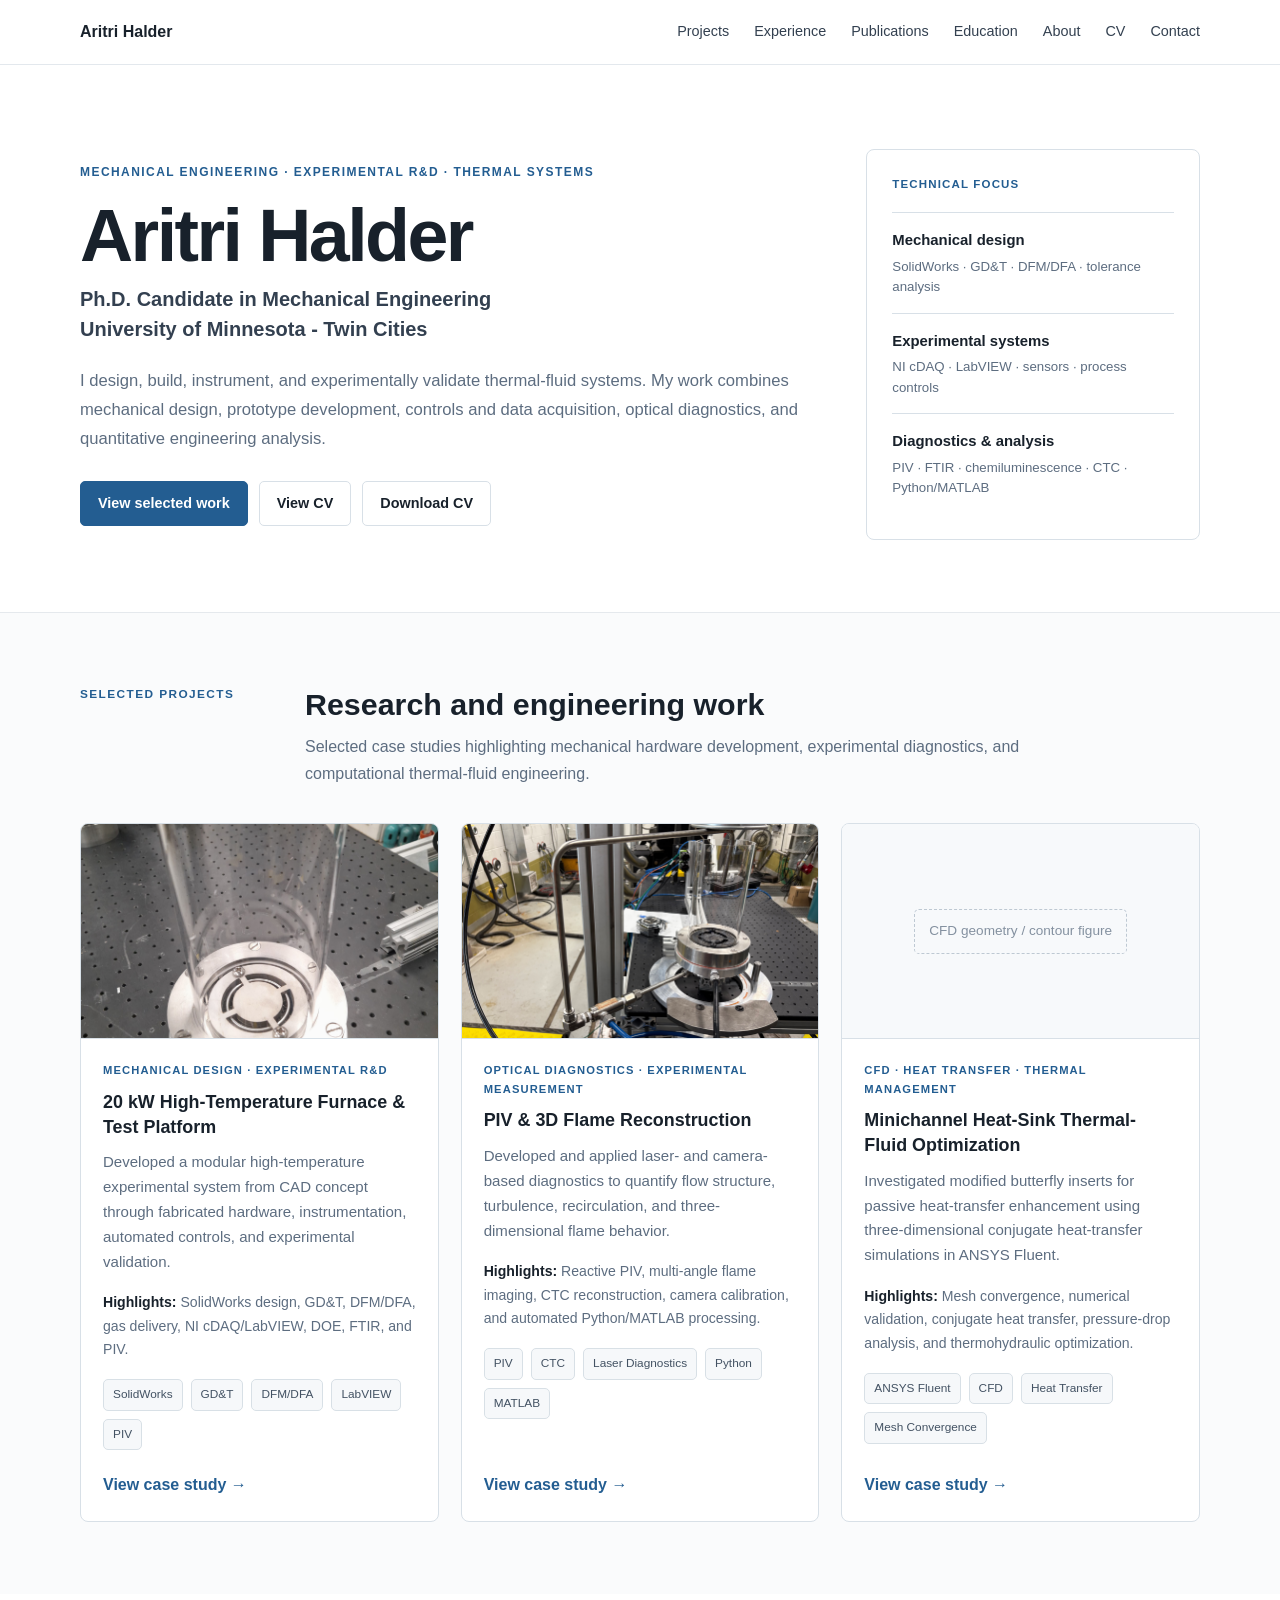
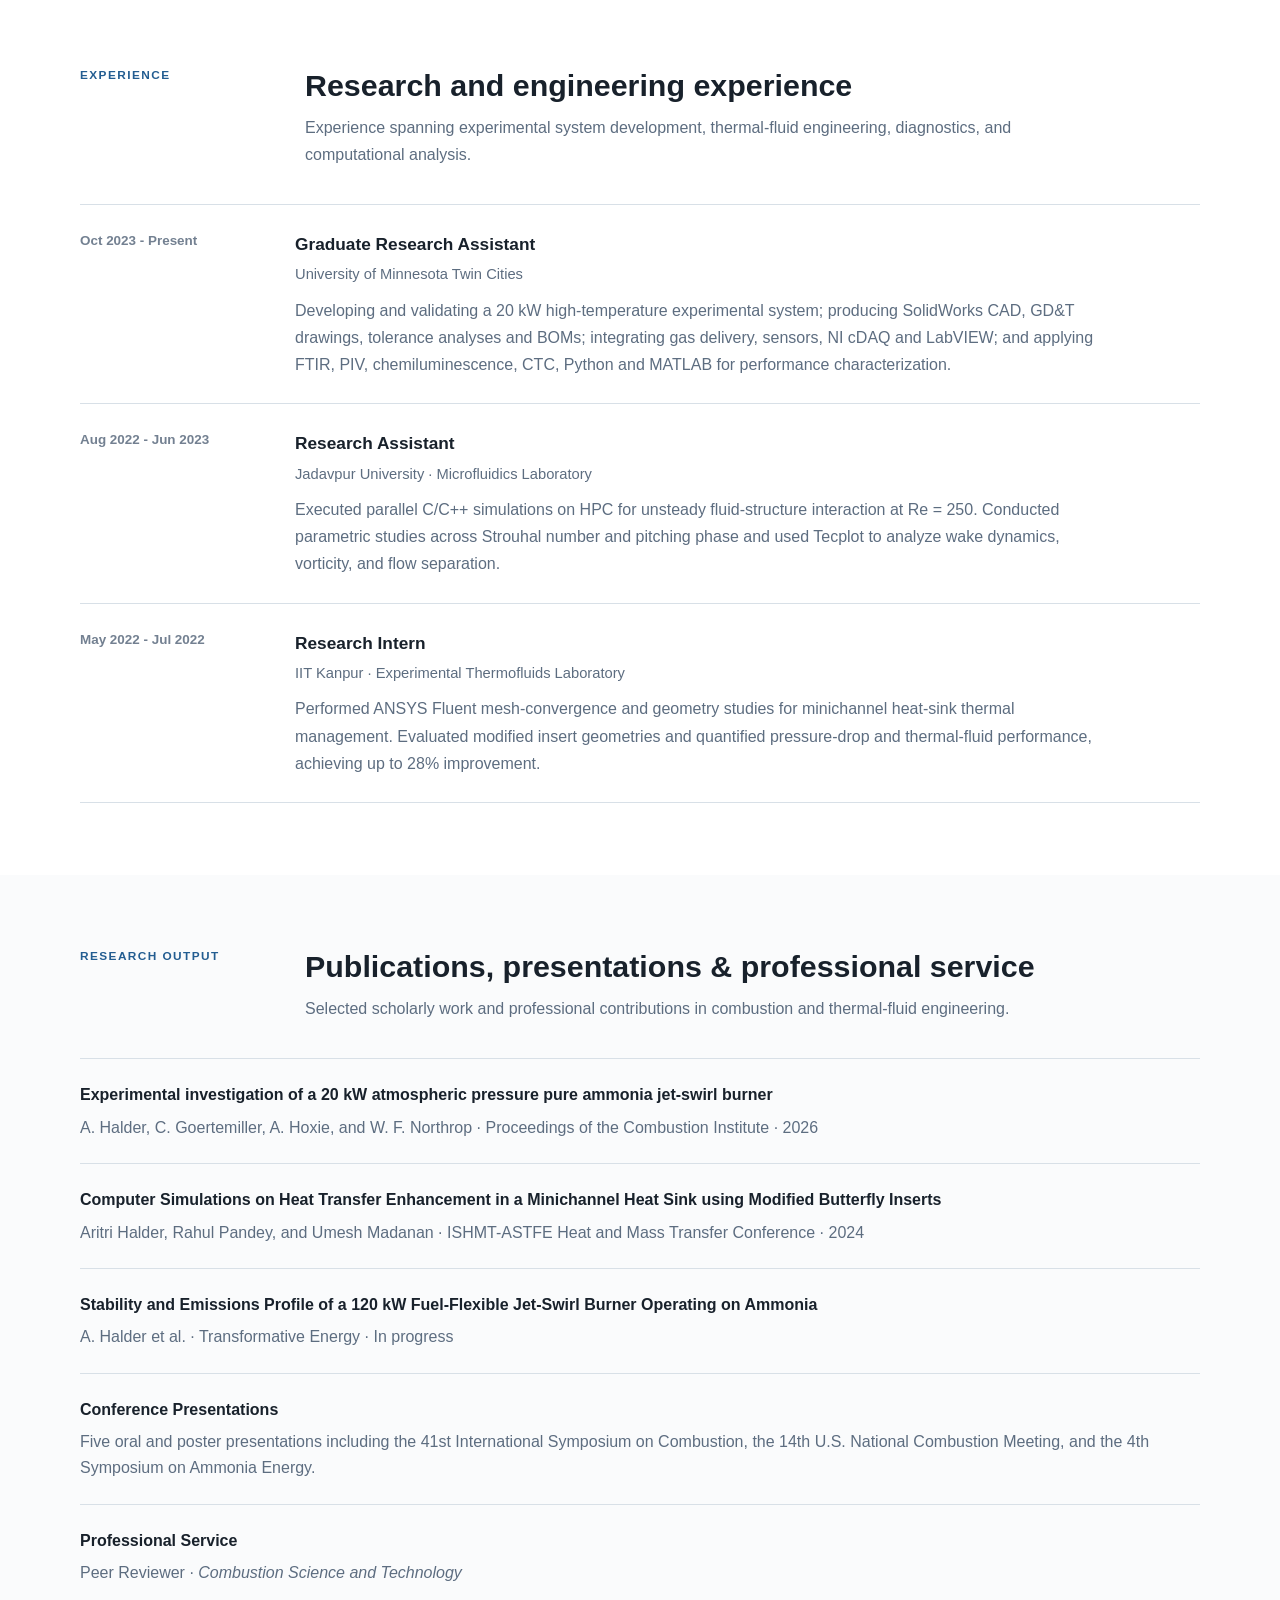
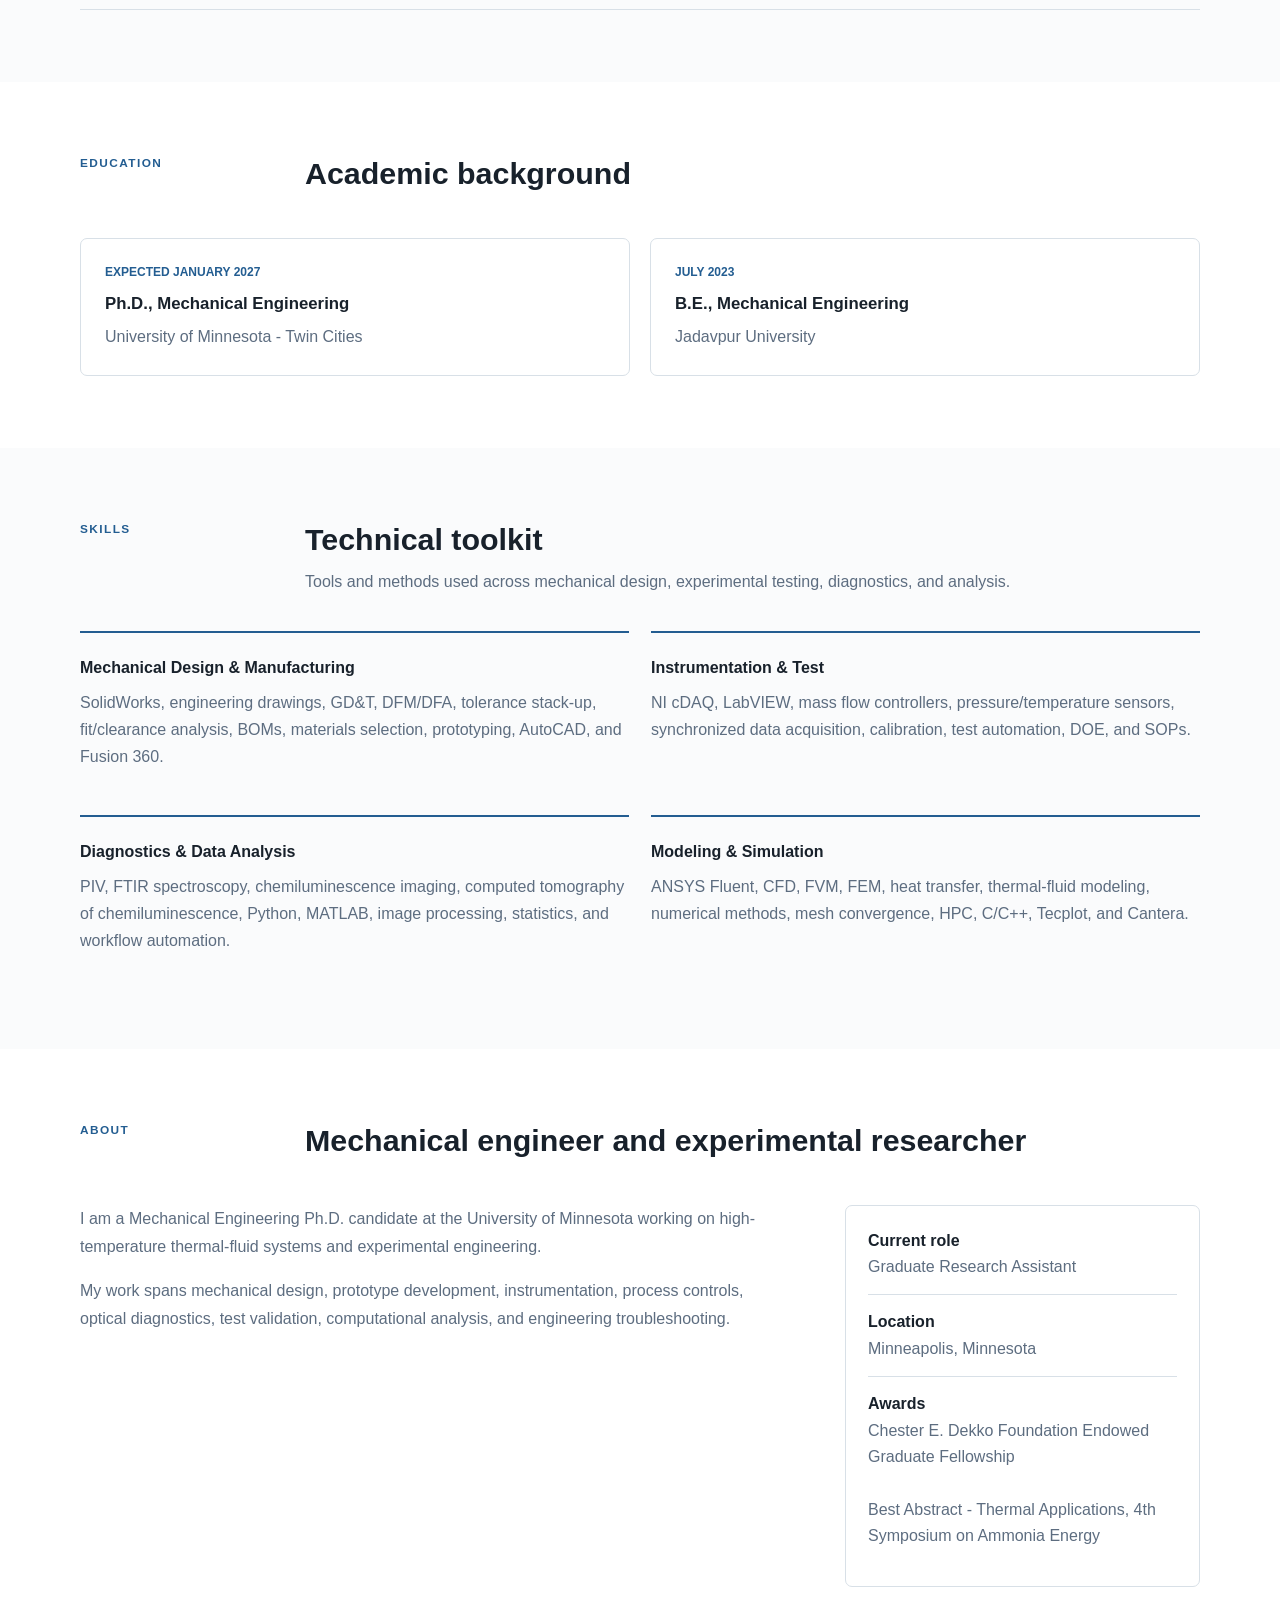
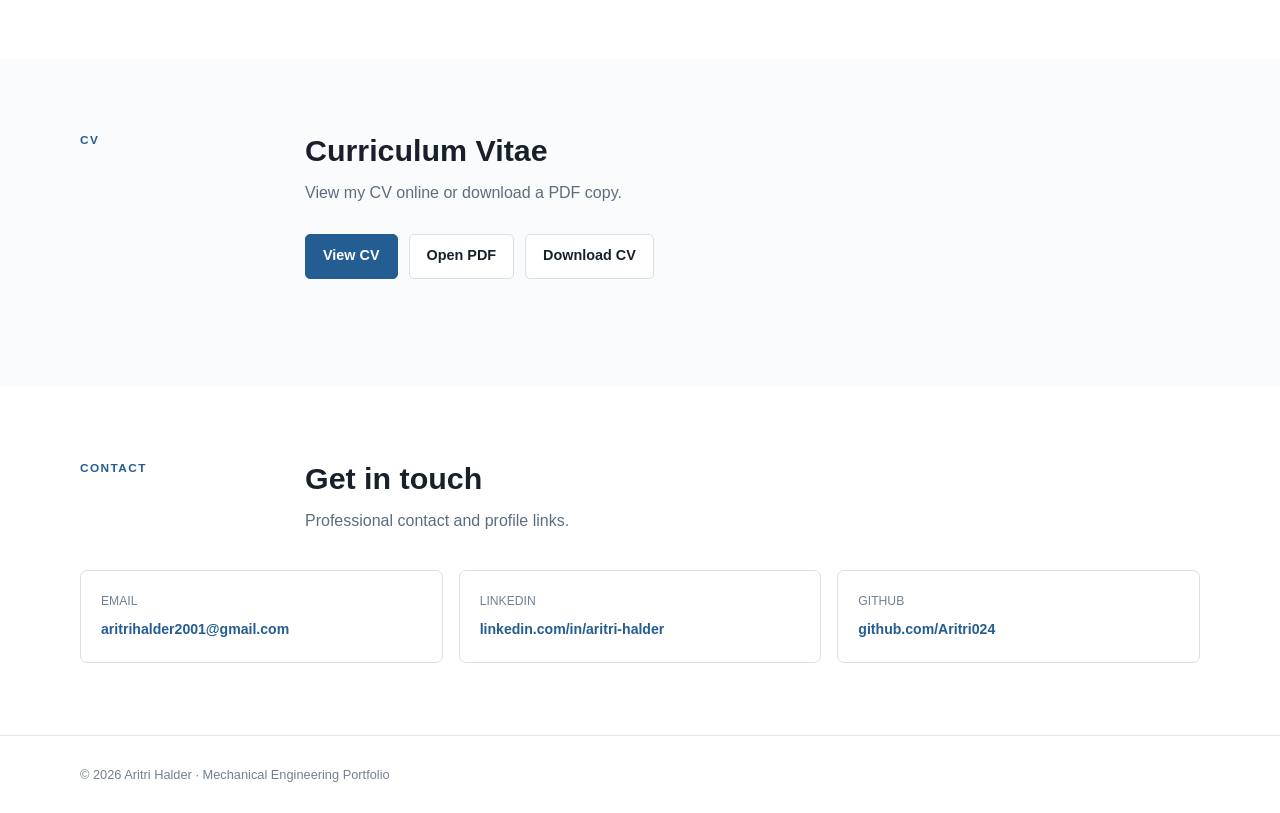
==== commit 007036b3: "Update timeline dates in index.html" ====
--- a/index.html
+++ b/index.html
@@ -517,7 +517,7 @@
       <div class="timeline-item">
 
         <div class="timeline-date">
-          Oct 2024 - Present
+          Oct 2023 - Present
         </div>
 
 
@@ -770,7 +770,7 @@
       <div class="education-card">
 
         <div class="education-date">
-          Expected June 2027
+          Expected January 2027
         </div>
 
         <h3>
--- a/styles.css
+++ b/styles.css
@@ -22,14 +22,14 @@
 
   --border: #d8e0e7;
 
-  --max-width: 1180px;
-
-}
-
-
-
-/* =========================================================
-   BASE
+  --max-width: 1120px;
+
+}
+
+
+
+/* =========================================================
+   RESET / BASE
 ========================================================= */
 
 * {
@@ -48,7 +48,7 @@
 
   color: var(--text);
 
-  background: var(--bg);
+  background: #ffffff;
 
   font-family:
     -apple-system,
@@ -81,7 +81,7 @@
 
   width: min(
     var(--max-width),
-    calc(100% - 48px)
+    calc(100% - 40px)
   );
 
   margin: 0 auto;
@@ -96,6 +96,8 @@
 
 .site-header {
 
+  width: 100%;
+
   position: sticky;
 
   top: 0;
@@ -104,14 +106,14 @@
 
   background: rgba(255, 255, 255, 0.97);
 
-  border-bottom: 1px solid var(--border);
+  border-bottom: 1px solid #e3e8ed;
 
 }
 
 
 .nav {
 
-  min-height: 66px;
+  min-height: 64px;
 
   display: flex;
 
@@ -143,14 +145,14 @@
 
   align-items: center;
 
-  gap: 24px;
+  gap: 25px;
 
 }
 
 
 .nav-links a {
 
-  color: #364456;
+  color: #334050;
 
   font-size: 0.9rem;
 
@@ -166,359 +168,280 @@
 
 
 /* =========================================================
-   HERO
+   HOMEPAGE HERO
 ========================================================= */
 
 .hero {
 
-  padding: 55px 0 62px;
+  padding: 84px 0 72px;
+
+  border-bottom: 1px solid #e5e9ed;
+
+}
+
+
+.hero-grid {
+
+  display: grid;
+
+  grid-template-columns:
+    minmax(0, 1.55fr)
+    minmax(290px, 0.72fr);
+
+  gap: 68px;
+
+  align-items: center;
+
+}
+
+
+.eyebrow {
+
+  margin-bottom: 16px;
+
+  color: var(--accent);
+
+  font-size: 0.75rem;
+
+  font-weight: 700;
+
+  letter-spacing: 0.12em;
+
+  text-transform: uppercase;
+
+}
+
+
+.hero h1 {
+
+  margin: 0 0 13px;
+
+  color: var(--text);
+
+  font-size: clamp(
+    3rem,
+    6vw,
+    4.6rem
+  );
+
+  line-height: 1;
+
+  letter-spacing: -0.035em;
+
+}
+
+
+.hero h2 {
+
+  margin: 0 0 22px;
+
+  color: #334050;
+
+  font-size: 1.25rem;
+
+  font-weight: 600;
+
+  line-height: 1.46;
+
+}
+
+
+.lede {
+
+  max-width: 760px;
+
+  margin: 0;
+
+  color: var(--body-text);
+
+  font-size: 1.04rem;
+
+  line-height: 1.75;
+
+}
+
+
+.button-row {
+
+  display: flex;
+
+  flex-wrap: wrap;
+
+  gap: 11px;
+
+  margin-top: 28px;
+
+}
+
+
+
+/* =========================================================
+   BUTTONS
+========================================================= */
+
+.btn {
+
+  display: inline-flex;
+
+  align-items: center;
+
+  justify-content: center;
+
+  min-height: 45px;
+
+  padding: 0 17px;
+
+  border-radius: 5px;
+
+  font-size: 0.9rem;
+
+  font-weight: 600;
+
+  text-decoration: none;
+
+}
+
+
+.btn.primary {
+
+  color: #ffffff;
+
+  background: var(--accent);
+
+  border: 1px solid var(--accent);
+
+}
+
+
+.btn.primary:hover {
+
+  background: var(--accent-dark);
+
+  border-color: var(--accent-dark);
+
+}
+
+
+.btn.secondary {
+
+  color: var(--text);
 
   background: #ffffff;
 
-  border-bottom: 1px solid var(--border);
-
-}
-
-
-.hero-grid {
+  border: 1px solid var(--border);
+
+}
+
+
+
+/* =========================================================
+   TECHNICAL FOCUS
+========================================================= */
+
+.hero-summary {
+
+  padding: 25px;
+
+  background: #ffffff;
+
+  border: 1px solid var(--border);
+
+  border-radius: 8px;
+
+}
+
+
+.hero-summary-label {
+
+  margin-bottom: 18px;
+
+  color: var(--accent);
+
+  font-size: 0.72rem;
+
+  font-weight: 700;
+
+  letter-spacing: 0.1em;
+
+  text-transform: uppercase;
+
+}
+
+
+.hero-summary-item {
+
+  padding: 15px 0;
+
+  border-top: 1px solid var(--border);
+
+}
+
+
+.hero-summary-item strong {
+
+  display: block;
+
+  margin-bottom: 4px;
+
+  color: var(--text);
+
+  font-size: 0.93rem;
+
+}
+
+
+.hero-summary-item span {
+
+  display: block;
+
+  color: var(--body-text);
+
+  font-size: 0.83rem;
+
+  line-height: 1.55;
+
+}
+
+
+
+/* =========================================================
+   HOMEPAGE SECTIONS
+========================================================= */
+
+main > section:not(.hero) {
+
+  padding: 72px 0;
+
+}
+
+
+main > section:nth-child(even):not(.hero) {
+
+  background: #fafbfc;
+
+}
+
+
+.section-head {
 
   display: grid;
 
   grid-template-columns:
-    minmax(0, 1fr)
-    355px;
-
-  gap: 52px;
-
-  align-items: stretch;
-
-}
-
-
-
-/* =========================================================
-   HERO PHOTO + COPY
-========================================================= */
-
-.hero-profile {
-
-  display: grid;
-
-  grid-template-columns:
-    225px
+    190px
     minmax(0, 1fr);
 
-  gap: 30px;
-
-  align-items: stretch;
-
-}
-
-
-/* Full-height photo column */
-
-.hero-photo-column {
-
-  width: 225px;
-
-  min-height: 500px;
-
-  height: 100%;
-
-}
-
-
-.hero-photo {
-
-  width: 100%;
-
-  height: 100%;
-
-  min-height: 500px;
-
-  object-fit: cover;
-
-  object-position: center top;
-
-  display: block;
-
-  border: 1px solid var(--border);
-
-  border-radius: 12px;
-
-  background: #eef2f5;
-
-}
-
-
-/* Hero text */
-
-.hero-copy {
-
-  min-width: 0;
-
-  display: flex;
-
-  flex-direction: column;
-
-  justify-content: center;
-
-}
-
-
-.eyebrow {
-
-  margin-bottom: 18px;
+  gap: 35px;
+
+  margin-bottom: 36px;
+
+}
+
+
+.section-kicker {
 
   color: var(--accent);
 
-  font-size: 0.78rem;
-
-  font-weight: 700;
-
-  letter-spacing: 0.13em;
-
-  text-transform: uppercase;
-
-  line-height: 1.55;
-
-}
-
-
-.hero h1 {
-
-  margin: 0 0 15px;
-
-  color: var(--text);
-
-  font-size: clamp(
-    3.4rem,
-    5.2vw,
-    4.9rem
-  );
-
-  line-height: 0.98;
-
-  letter-spacing: -0.045em;
-
-}
-
-
-.hero h2 {
-
-  margin: 0 0 28px;
-
-  color: #334155;
-
-  font-size: 1.34rem;
-
-  font-weight: 700;
-
-  line-height: 1.42;
-
-}
-
-
-.lede {
-
-  max-width: 700px;
-
-  margin: 0;
-
-  color: var(--body-text);
-
-  font-size: 1.02rem;
-
-  line-height: 1.78;
-
-}
-
-
-.button-row {
-
-  display: flex;
-
-  flex-wrap: wrap;
-
-  gap: 11px;
-
-  margin-top: 30px;
-
-}
-
-
-
-/* =========================================================
-   BUTTONS
-========================================================= */
-
-.btn {
-
-  display: inline-flex;
-
-  align-items: center;
-
-  justify-content: center;
-
-  min-height: 49px;
-
-  padding: 0 20px;
-
-  border-radius: 6px;
-
-  font-size: 0.91rem;
-
-  font-weight: 600;
-
-  text-decoration: none;
-
-}
-
-
-.btn.primary {
-
-  color: #ffffff;
-
-  background: var(--accent);
-
-  border: 1px solid var(--accent);
-
-}
-
-
-.btn.primary:hover {
-
-  background: var(--accent-dark);
-
-  border-color: var(--accent-dark);
-
-}
-
-
-.btn.secondary {
-
-  color: var(--text);
-
-  background: #ffffff;
-
-  border: 1px solid var(--border);
-
-}
-
-
-
-/* =========================================================
-   TECHNICAL FOCUS CARD
-========================================================= */
-
-.hero-summary {
-
-  height: 100%;
-
-  min-height: 500px;
-
-  padding: 28px 31px;
-
-  background: #ffffff;
-
-  border: 1px solid var(--border);
-
-  border-radius: 10px;
-
-}
-
-
-.hero-summary-label {
-
-  margin-bottom: 18px;
-
-  color: var(--accent);
-
-  font-size: 0.75rem;
-
-  font-weight: 700;
-
-  letter-spacing: 0.13em;
-
-  text-transform: uppercase;
-
-}
-
-
-.hero-summary-item {
-
-  padding: 22px 0;
-
-  border-top: 1px solid var(--border);
-
-}
-
-
-.hero-summary-item strong {
-
-  display: block;
-
-  margin-bottom: 8px;
-
-  color: var(--text);
-
-  font-size: 1rem;
-
-}
-
-
-.hero-summary-item span {
-
-  display: block;
-
-  color: var(--body-text);
-
-  font-size: 0.88rem;
-
-  line-height: 1.65;
-
-}
-
-
-
-/* =========================================================
-   GENERAL SECTIONS
-========================================================= */
-
-main > section:not(.hero) {
-
-  padding: 68px 0;
-
-}
-
-
-main > section:nth-child(even):not(.hero) {
-
-  background: #fafbfc;
-
-}
-
-
-.section-head {
-
-  display: grid;
-
-  grid-template-columns:
-    185px
-    minmax(0, 1fr);
-
-  gap: 34px;
-
-  margin-bottom: 34px;
-
-}
-
-
-.section-kicker {
-
-  color: var(--accent);
-
-  font-size: 0.73rem;
+  font-size: 0.74rem;
 
   font-weight: 700;
 
@@ -595,12 +518,12 @@
 .card-media,
 .placeholder {
 
-  height: 220px;
+  height: 215px;
+
+  background: var(--surface-soft);
 
   border-bottom: 1px solid var(--border);
 
-  background: #f4f7f9;
-
 }
 
 
@@ -619,10 +542,10 @@
 
   height: 100%;
 
+  display: block;
+
   object-fit: cover;
 
-  display: block;
-
 }
 
 
@@ -636,7 +559,9 @@
 
   padding: 30px;
 
-  color: #8190a0;
+  color: #8491a0;
+
+  text-align: center;
 
 }
 
@@ -645,11 +570,11 @@
 
   padding: 10px 14px;
 
-  border: 1px dashed #bcc8d3;
+  border: 1px dashed #bec9d3;
 
   border-radius: 5px;
 
-  font-size: 0.83rem;
+  font-size: 0.85rem;
 
 }
 
@@ -662,18 +587,18 @@
 
   flex-direction: column;
 
-  flex-grow: 1;
+  flex: 1;
 
 }
 
 
 .card-kicker {
 
-  margin-bottom: 9px;
+  margin-bottom: 10px;
 
   color: var(--accent);
 
-  font-size: 0.68rem;
+  font-size: 0.7rem;
 
   font-weight: 700;
 
@@ -686,13 +611,13 @@
 
 .card h3 {
 
-  margin: 0 0 10px;
+  margin: 0 0 11px;
 
   color: var(--text);
 
   font-size: 1.12rem;
 
-  line-height: 1.4;
+  line-height: 1.38;
 
 }
 
@@ -703,22 +628,22 @@
 
   color: var(--body-text);
 
-  font-size: 0.91rem;
-
-  line-height: 1.66;
+  font-size: 0.94rem;
+
+  line-height: 1.65;
 
 }
 
 
 .project-highlight {
 
-  margin-top: 15px;
+  margin-top: 17px;
 
   color: var(--body-text);
 
-  font-size: 0.87rem;
-
-  line-height: 1.62;
+  font-size: 0.88rem;
+
+  line-height: 1.65;
 
 }
 
@@ -736,9 +661,9 @@
 
   flex-wrap: wrap;
 
-  gap: 7px;
-
-  margin-top: 17px;
+  gap: 8px;
+
+  margin-top: 18px;
 
 }
 
@@ -747,17 +672,17 @@
 
   display: inline-block;
 
-  padding: 5px 8px;
-
-  color: #465568;
+  padding: 5px 9px;
+
+  color: #435263;
 
   background: #f6f8fa;
 
-  border: 1px solid var(--border);
+  border: 1px solid #d8e0e6;
 
   border-radius: 5px;
 
-  font-size: 0.72rem;
+  font-size: 0.74rem;
 
 }
 
@@ -768,7 +693,7 @@
 
   margin-top: auto;
 
-  padding-top: 21px;
+  padding-top: 22px;
 
   color: var(--accent);
 
@@ -776,6 +701,11 @@
 
   text-decoration: none;
 
+}
+
+
+.card-link:hover {
+  text-decoration: underline;
 }
 
 
@@ -799,9 +729,9 @@
     180px
     minmax(0, 1fr);
 
-  gap: 32px;
-
-  padding: 24px 0;
+  gap: 35px;
+
+  padding: 25px 0;
 
   border-bottom: 1px solid var(--border);
 
@@ -845,13 +775,13 @@
 
 .timeline-item p {
 
-  max-width: 830px;
+  max-width: 820px;
 
   margin: 0;
 
   color: var(--body-text);
 
-  line-height: 1.72;
+  line-height: 1.7;
 
 }
 
@@ -870,7 +800,7 @@
 
 .pub {
 
-  padding: 21px 0;
+  padding: 23px 0;
 
   border-bottom: 1px solid var(--border);
 
@@ -892,7 +822,7 @@
 
   color: var(--body-text);
 
-  line-height: 1.65;
+  line-height: 1.6;
 
 }
 
@@ -919,7 +849,7 @@
 
 .education-card {
 
-  padding: 22px;
+  padding: 24px;
 
   background: #ffffff;
 
@@ -936,7 +866,7 @@
 
   color: var(--accent);
 
-  font-size: 0.73rem;
+  font-size: 0.75rem;
 
   font-weight: 700;
 
@@ -951,6 +881,8 @@
 
   color: var(--text);
 
+  font-size: 1.05rem;
+
 }
 
 
@@ -959,6 +891,57 @@
   margin: 0;
 
   color: var(--body-text);
+
+}
+
+
+
+/* =========================================================
+   SKILLS
+========================================================= */
+
+.skill-groups {
+
+  display: grid;
+
+  grid-template-columns:
+    repeat(
+      2,
+      minmax(0, 1fr)
+    );
+
+  gap: 22px;
+
+}
+
+
+.skill-group {
+
+  padding: 22px 0;
+
+  border-top: 2px solid var(--accent);
+
+}
+
+
+.skill-group h3 {
+
+  margin: 0 0 8px;
+
+  color: var(--text);
+
+  font-size: 1rem;
+
+}
+
+
+.skill-group p {
+
+  margin: 0;
+
+  color: var(--body-text);
+
+  line-height: 1.7;
 
 }
 
@@ -976,7 +959,7 @@
     minmax(0, 1.5fr)
     minmax(280px, 0.75fr);
 
-  gap: 50px;
+  gap: 55px;
 
 }
 
@@ -994,7 +977,7 @@
 
 .contact-box {
 
-  padding: 21px;
+  padding: 22px;
 
   background: #ffffff;
 
@@ -1018,7 +1001,7 @@
 
 .info-list li {
 
-  padding: 13px 0;
+  padding: 14px 0;
 
   color: var(--body-text);
 
@@ -1031,7 +1014,7 @@
 
   padding-top: 0;
 
-  border-top: none;
+  border-top: 0;
 
 }
 
@@ -1065,7 +1048,7 @@
 
 .contact-item {
 
-  padding: 19px;
+  padding: 20px;
 
   background: #ffffff;
 
@@ -1086,7 +1069,7 @@
 
   color: var(--muted);
 
-  font-size: 0.74rem;
+  font-size: 0.76rem;
 
   text-transform: uppercase;
 
@@ -1097,37 +1080,72 @@
 
   color: var(--accent);
 
-  font-size: 0.87rem;
-
-}
-
-
-
-/* =========================================================
-   FOOTER
-========================================================= */
-
-.footer {
-
-  padding: 26px 0;
-
-  color: var(--muted);
-
-  background: #ffffff;
-
-  border-top: 1px solid var(--border);
-
-  font-size: 0.8rem;
-
-}
-
-
-
-/* =========================================================
-   PROJECT PAGE SHARED CSS
-========================================================= */
-
-.project-page {
+  font-size: 0.88rem;
+
+}
+
+
+
+/* =========================================================
+   VIDEO PROJECT HERO
+========================================================= */
+
+.video-project-hero {
+
+  position: relative;
+
+  width: 100%;
+
+  min-height: 470px;
+
+  display: flex;
+
+  align-items: center;
+
+  overflow: hidden;
+
+  background: #18212b;
+
+}
+
+
+.video-project-hero__video {
+
+  position: absolute;
+
+  inset: 0;
+
+  width: 100%;
+
+  height: 100%;
+
+  object-fit: cover;
+
+  object-position: center;
+
+  z-index: 0;
+
+}
+
+
+.video-project-hero__overlay {
+
+  position: absolute;
+
+  inset: 0;
+
+  background: rgba(8, 18, 28, 0.56);
+
+  z-index: 1;
+
+}
+
+
+.video-project-hero__content {
+
+  position: relative;
+
+  z-index: 2;
 
   width: min(
     var(--max-width),
@@ -1136,10 +1154,106 @@
 
   margin: 0 auto;
 
+  padding: 65px 0;
+
+  color: #ffffff;
+
+}
+
+
+.project-label {
+
+  margin-bottom: 18px;
+
+  color: #d7e8f6;
+
+  font-size: 0.78rem;
+
+  font-weight: 700;
+
+  letter-spacing: 0.13em;
+
+  text-transform: uppercase;
+
+}
+
+
+.video-project-hero__content h1 {
+
+  max-width: 920px;
+
+  margin: 0 0 22px;
+
+  color: #ffffff;
+
+  font-size: clamp(
+    2.7rem,
+    5.5vw,
+    4.5rem
+  );
+
+  line-height: 1.04;
+
+  letter-spacing: -0.035em;
+
+}
+
+
+.hero-project-summary {
+
+  max-width: 820px;
+
+  margin: 0;
+
+  color: rgba(255, 255, 255, 0.88);
+
+  font-size: 1.12rem;
+
+  line-height: 1.7;
+
+}
+
+
+.video-project-hero__back {
+
+  display: inline-block;
+
+  margin-top: 30px;
+
+  color: #ffffff;
+
+  font-size: 0.95rem;
+
+  font-weight: 500;
+
+  text-decoration: none;
+
+}
+
+
+
+/* =========================================================
+   PROJECT PAGES
+========================================================= */
+
+.project-page {
+
+  width: min(
+    var(--max-width),
+    calc(100% - 40px)
+  );
+
+  margin: 0 auto;
+
   padding: 38px 0 80px;
 
 }
 
+
+
+/* =========================================================
+   PROJECT QUICK FACTS
+========================================================= */
 
 .project-facts {
 
@@ -1168,16 +1282,12 @@
 
 
 .project-fact:first-child {
-
   padding-left: 0;
-
 }
 
 
 .project-fact + .project-fact {
-
   border-left: 1px solid var(--border);
-
 }
 
 
@@ -1189,7 +1299,7 @@
 
   color: var(--muted);
 
-  font-size: 0.69rem;
+  font-size: 0.7rem;
 
   font-weight: 700;
 
@@ -1202,14 +1312,23 @@
 
 .project-fact-value {
 
+  display: block;
+
   color: var(--text);
 
-  font-size: 0.9rem;
+  font-size: 0.92rem;
 
   font-weight: 600;
 
-}
-
+  line-height: 1.5;
+
+}
+
+
+
+/* =========================================================
+   PROJECT SECTIONS
+========================================================= */
 
 .project-section {
 
@@ -1219,9 +1338,7 @@
 
 
 .project-section:first-of-type {
-
   margin-top: 0;
-
 }
 
 
@@ -1233,9 +1350,13 @@
 
   color: var(--text);
 
-  font-size: 1.9rem;
-
-  line-height: 1.28;
+  font-size: clamp(
+    1.65rem,
+    3vw,
+    2rem
+  );
+
+  line-height: 1.25;
 
 }
 
@@ -1248,10 +1369,34 @@
 
   color: var(--body-text);
 
+  font-size: 1rem;
+
   line-height: 1.75;
 
 }
 
+
+.section-eyebrow {
+
+  margin-bottom: 11px;
+
+  color: var(--accent);
+
+  font-size: 0.74rem;
+
+  font-weight: 700;
+
+  letter-spacing: 0.12em;
+
+  text-transform: uppercase;
+
+}
+
+
+
+/* =========================================================
+   TWO COLUMN PROJECT TEXT
+========================================================= */
 
 .two-column-text {
 
@@ -1272,7 +1417,7 @@
 
 .text-panel {
 
-  padding-top: 19px;
+  padding-top: 20px;
 
   border-top: 2px solid var(--accent);
 
@@ -1281,19 +1426,475 @@
 
 .text-panel h3 {
 
-  margin: 0 0 10px;
+  margin: 0 0 12px;
+
+  color: var(--text);
+
+  font-size: 1.15rem;
 
 }
 
 
 .text-panel p {
 
-  margin: 0 0 12px;
+  margin: 0 0 14px;
 
   color: var(--body-text);
 
-}
-
+  font-size: 0.96rem;
+
+  line-height: 1.72;
+
+}
+
+
+
+/* =========================================================
+   PROCESS GRID
+========================================================= */
+
+.process-grid {
+
+  display: grid;
+
+  grid-template-columns:
+    repeat(
+      4,
+      minmax(0, 1fr)
+    );
+
+  gap: 16px;
+
+  margin-top: 25px;
+
+}
+
+
+.process-step {
+
+  padding: 19px;
+
+  background: #ffffff;
+
+  border: 1px solid var(--border);
+
+  border-radius: 7px;
+
+}
+
+
+.process-number {
+
+  display: block;
+
+  margin-bottom: 15px;
+
+  color: var(--accent);
+
+  font-size: 0.74rem;
+
+  font-weight: 700;
+
+}
+
+
+.process-step h3 {
+
+  margin: 0 0 9px;
+
+  color: var(--text);
+
+  font-size: 1rem;
+
+}
+
+
+.process-step p {
+
+  margin: 0;
+
+  color: var(--body-text);
+
+  font-size: 0.88rem;
+
+  line-height: 1.62;
+
+}
+
+
+
+/* =========================================================
+   CONCEPT TO HARDWARE
+========================================================= */
+
+.evolution-block {
+
+  margin-top: 32px;
+
+  padding-top: 28px;
+
+  border-top: 1px solid var(--border);
+
+}
+
+
+.evolution-heading {
+
+  margin-bottom: 18px;
+
+}
+
+
+.evolution-heading h3 {
+
+  margin: 0 0 7px;
+
+  color: var(--text);
+
+  font-size: 1.25rem;
+
+}
+
+
+.evolution-heading p {
+
+  max-width: 850px;
+
+  margin: 0;
+
+  color: var(--body-text);
+
+  line-height: 1.7;
+
+}
+
+
+.comparison-grid {
+
+  display: grid;
+
+  grid-template-columns:
+    repeat(
+      2,
+      minmax(0, 1fr)
+    );
+
+  gap: 24px;
+
+}
+
+
+.comparison-card {
+
+  margin: 0;
+
+  overflow: hidden;
+
+  background: #ffffff;
+
+  border: 1px solid var(--border);
+
+  border-radius: 8px;
+
+}
+
+
+.comparison-media {
+
+  height: 330px;
+
+  display: flex;
+
+  align-items: center;
+
+  justify-content: center;
+
+  overflow: hidden;
+
+  padding: 20px;
+
+  background: var(--surface-soft);
+
+  border-bottom: 1px solid var(--border);
+
+}
+
+
+.comparison-media img {
+
+  width: auto;
+
+  height: auto;
+
+  max-width: 100%;
+
+  max-height: 100%;
+
+  display: block;
+
+  object-fit: contain;
+
+}
+
+
+.comparison-caption {
+
+  padding: 20px;
+
+}
+
+
+.comparison-type {
+
+  display: block;
+
+  margin-bottom: 7px;
+
+  color: var(--accent);
+
+  font-size: 0.7rem;
+
+  font-weight: 700;
+
+  letter-spacing: 0.1em;
+
+  text-transform: uppercase;
+
+}
+
+
+.comparison-caption h4 {
+
+  margin: 0 0 7px;
+
+  color: var(--text);
+
+}
+
+
+.comparison-caption p {
+
+  margin: 0;
+
+  color: var(--body-text);
+
+  font-size: 0.89rem;
+
+  line-height: 1.6;
+
+}
+
+
+
+/* =========================================================
+   BURNER VIDEO
+========================================================= */
+
+.operating-video-card {
+
+  margin: 20px 0 0;
+
+  overflow: hidden;
+
+  background: #ffffff;
+
+  border: 1px solid var(--border);
+
+  border-radius: 8px;
+
+}
+
+
+.operating-video-frame {
+
+  width: 100%;
+
+  height: 450px;
+
+  display: flex;
+
+  align-items: center;
+
+  justify-content: center;
+
+  overflow: hidden;
+
+  background: #0d1117;
+
+  border-bottom: 1px solid var(--border);
+
+}
+
+
+.operating-video-frame video {
+
+  width: 100%;
+
+  height: 100%;
+
+  display: block;
+
+  object-fit: contain;
+
+  background: #0d1117;
+
+}
+
+
+.operating-video-caption {
+
+  padding: 20px 22px 24px;
+
+}
+
+
+.operating-video-caption h4 {
+
+  margin: 0 0 8px;
+
+  color: var(--text);
+
+}
+
+
+.operating-video-caption p {
+
+  margin: 0;
+
+  color: var(--body-text);
+
+  line-height: 1.65;
+
+}
+
+
+
+/* =========================================================
+   PROJECT DETAIL ROWS
+========================================================= */
+
+.decision-list {
+
+  margin-top: 24px;
+
+}
+
+
+.decision-row {
+
+  display: grid;
+
+  grid-template-columns:
+    190px
+    minmax(0, 1fr);
+
+  gap: 32px;
+
+  padding: 18px 0;
+
+  border-top: 1px solid var(--border);
+
+}
+
+
+.decision-row:last-child {
+
+  border-bottom: 1px solid var(--border);
+
+}
+
+
+.decision-title {
+
+  color: var(--text);
+
+  font-weight: 700;
+
+}
+
+
+.decision-description {
+
+  color: var(--body-text);
+
+  line-height: 1.72;
+
+}
+
+
+
+/* =========================================================
+   PROJECT LIST
+========================================================= */
+
+.project-list {
+
+  max-width: 900px;
+
+  margin: 18px 0 0;
+
+  padding-left: 23px;
+
+  color: var(--body-text);
+
+}
+
+
+.project-list li {
+
+  margin-bottom: 10px;
+
+  line-height: 1.72;
+
+}
+
+
+
+/* =========================================================
+   OUTCOME
+========================================================= */
+
+.outcome-panel {
+
+  max-width: 900px;
+
+  margin-top: 22px;
+
+  padding: 25px 28px;
+
+  background: var(--surface-soft);
+
+  border-left: 4px solid var(--accent);
+
+}
+
+
+.outcome-number {
+
+  display: block;
+
+  color: var(--accent);
+
+  font-size: 2.3rem;
+
+  font-weight: 700;
+
+}
+
+
+.outcome-panel p {
+
+  margin: 10px 0 0;
+
+  color: #435263;
+
+}
+
+
+
+/* =========================================================
+   TAKEAWAYS
+========================================================= */
 
 .takeaway-grid {
 
@@ -1305,7 +1906,7 @@
       minmax(0, 1fr)
     );
 
-  gap: 18px;
+  gap: 20px;
 
   margin-top: 22px;
 
@@ -1327,7 +1928,11 @@
 
 .takeaway h3 {
 
-  margin: 0 0 8px;
+  margin: 0 0 9px;
+
+  color: var(--text);
+
+  font-size: 1rem;
 
 }
 
@@ -1338,388 +1943,52 @@
 
   color: var(--body-text);
 
-}
-
-
-
-/* =========================================================
-   VIDEO PROJECT HERO
-========================================================= */
-
-.video-project-hero {
-
-  position: relative;
-
-  min-height: 470px;
-
-  display: flex;
-
-  align-items: center;
-
-  overflow: hidden;
-
-  background: #18212b;
-
-}
-
-
-.video-project-hero__video {
-
-  position: absolute;
-
-  inset: 0;
-
-  width: 100%;
-
-  height: 100%;
-
-  object-fit: cover;
-
-}
-
-
-.video-project-hero__overlay {
-
-  position: absolute;
-
-  inset: 0;
-
-  background: rgba(8, 18, 28, 0.56);
-
-}
-
-
-.video-project-hero__content {
-
-  position: relative;
-
-  z-index: 2;
-
-  width: min(
-    var(--max-width),
-    calc(100% - 40px)
-  );
-
-  margin: 0 auto;
-
-  padding: 65px 0;
-
-  color: #ffffff;
-
-}
-
-
-.video-project-hero__content h1 {
-
-  max-width: 920px;
-
-  margin: 0 0 22px;
-
-  color: #ffffff;
-
-  font-size: clamp(
-    2.7rem,
-    5.5vw,
-    4.5rem
-  );
-
-  line-height: 1.04;
-
-}
-
-
-.project-label {
-
-  margin-bottom: 18px;
-
-  color: #d7e8f6;
-
-  font-size: 0.77rem;
-
-  font-weight: 700;
-
-  letter-spacing: 0.13em;
-
-  text-transform: uppercase;
-
-}
-
-
-.hero-project-summary {
-
-  max-width: 820px;
-
-  color: rgba(255, 255, 255, 0.88);
-
-  font-size: 1.1rem;
-
-  line-height: 1.7;
-
-}
-
-
-.video-project-hero__back {
-
-  display: inline-block;
-
-  margin-top: 27px;
-
-  color: #ffffff;
-
-  text-decoration: none;
-
-}
-
-
-
-/* =========================================================
-   CONCEPT → HARDWARE
-========================================================= */
-
-.evolution-block {
-
-  margin-top: 32px;
-
-  padding-top: 28px;
-
-  border-top: 1px solid var(--border);
-
-}
-
-
-.evolution-heading {
-
-  margin-bottom: 18px;
-
-}
-
-
-.comparison-grid {
-
-  display: grid;
-
-  grid-template-columns:
-    repeat(
-      2,
-      minmax(0, 1fr)
-    );
-
-  gap: 24px;
-
-}
-
-
-.comparison-card {
-
-  margin: 0;
-
-  overflow: hidden;
+  font-size: 0.9rem;
+
+  line-height: 1.63;
+
+}
+
+
+
+/* =========================================================
+   FOOTER
+========================================================= */
+
+.footer {
+
+  padding: 28px 0;
 
   background: #ffffff;
 
-  border: 1px solid var(--border);
-
-  border-radius: 8px;
-
-}
-
-
-.comparison-media {
-
-  height: 330px;
-
-  display: flex;
-
-  align-items: center;
-
-  justify-content: center;
-
-  overflow: hidden;
-
-  padding: 20px;
-
-  background: #f7f8fa;
-
-  border-bottom: 1px solid var(--border);
-
-}
-
-
-.comparison-media img {
-
-  width: auto;
-
-  height: auto;
-
-  max-width: 100%;
-
-  max-height: 100%;
-
-  object-fit: contain;
-
-}
-
-
-.comparison-caption {
-
-  padding: 20px;
-
-}
-
-
-.comparison-type {
-
-  display: block;
-
-  margin-bottom: 7px;
-
-  color: var(--accent);
-
-  font-size: 0.69rem;
-
-  font-weight: 700;
-
-  letter-spacing: 0.1em;
-
-  text-transform: uppercase;
-
-}
-
-
-.comparison-caption h4 {
-
-  margin: 0 0 7px;
-
-}
-
-
-.comparison-caption p {
-
-  margin: 0;
-
-  color: var(--body-text);
-
-  font-size: 0.89rem;
-
-}
-
-
-
-/* =========================================================
-   OPERATING VIDEO
-========================================================= */
-
-.operating-video-card {
-
-  margin: 20px 0 0;
-
-  overflow: hidden;
-
-  background: #ffffff;
-
-  border: 1px solid var(--border);
-
-  border-radius: 8px;
-
-}
-
-
-.operating-video-frame {
-
-  height: 450px;
-
-  display: flex;
-
-  align-items: center;
-
-  justify-content: center;
-
-  background: #0d1117;
-
-}
-
-
-.operating-video-frame video {
-
-  width: 100%;
-
-  height: 100%;
-
-  object-fit: contain;
-
-}
-
-
-.operating-video-caption {
-
-  padding: 20px 22px;
-
-}
-
-
-.operating-video-caption h4 {
-
-  margin: 0 0 8px;
-
-}
-
-
-.operating-video-caption p {
-
-  margin: 0;
-
-  color: var(--body-text);
-
-}
-
-
-
-/* =========================================================
-   RESPONSIVE
-========================================================= */
-
-@media (max-width: 1100px) {
+  color: var(--muted);
+
+  border-top: 1px solid #e4e8ec;
+
+  font-size: 0.8rem;
+
+}
+
+
+
+/* =========================================================
+   TABLET
+========================================================= */
+
+@media (max-width: 900px) {
 
   .hero-grid {
 
     grid-template-columns: 1fr;
 
+    gap: 38px;
+
   }
 
 
   .hero-summary {
 
-    min-height: auto;
-
-    max-width: 620px;
-
-  }
-
-}
-
-
-
-@media (max-width: 850px) {
-
-  .hero-profile {
-
-    grid-template-columns: 190px minmax(0, 1fr);
-
-  }
-
-
-  .hero-photo-column {
-
-    width: 190px;
-
-    min-height: 440px;
-
-  }
-
-
-  .hero-photo {
-
-    min-height: 440px;
+    max-width: 520px;
 
   }
 
@@ -1745,145 +2014,188 @@
 
   }
 
-}
-
-
+
+  .project-fact + .project-fact {
+
+    border-left: none;
+
+  }
+
+
+  .project-fact:nth-child(even) {
+
+    border-left: 1px solid var(--border);
+
+  }
+
+
+  .project-fact:nth-child(n + 3) {
+
+    border-top: 1px solid var(--border);
+
+  }
+
+
+  .process-grid {
+
+    grid-template-columns:
+      repeat(
+        2,
+        minmax(0, 1fr)
+      );
+
+  }
+
+
+  .section-head {
+
+    grid-template-columns: 1fr;
+
+    gap: 10px;
+
+  }
+
+}
+
+
+
+/* =========================================================
+   MOBILE
+========================================================= */
 
 @media (max-width: 700px) {
 
   .nav-links {
-
     display: none;
-
   }
 
 
   .hero {
 
-    padding: 40px 0 48px;
-
-  }
-
-
-  .hero-grid {
-
-    gap: 30px;
-
-  }
-
-
-  .hero-profile {
-
-    grid-template-columns: 1fr;
-
-    gap: 24px;
-
-  }
-
-
-  .hero-photo-column {
-
-    width: 100%;
-
-    height: 390px;
-
-    min-height: 390px;
-
-  }
-
-
-  .hero-photo {
-
-    width: 100%;
-
-    height: 390px;
-
-    min-height: 390px;
-
-    object-position: center 22%;
+    padding: 58px 0 62px;
 
   }
 
 
   .hero h1 {
 
-    font-size: 3.4rem;
+    font-size: 3.1rem;
 
   }
 
 
   .hero h2 {
 
-    font-size: 1.2rem;
-
-  }
-
-
-  .hero-summary {
-
-    width: 100%;
+    font-size: 1.1rem;
 
   }
 
 
   .project-grid,
   .education-grid,
+  .skill-groups,
+  .contact-grid,
   .about-grid,
-  .contact-grid,
   .two-column-text,
-  .takeaway-grid,
-  .comparison-grid {
+  .comparison-grid,
+  .takeaway-grid {
 
     grid-template-columns: 1fr;
 
   }
 
 
+  .timeline-item {
+
+    grid-template-columns: 1fr;
+
+    gap: 8px;
+
+  }
+
+
+  .video-project-hero {
+
+    min-height: 420px;
+
+  }
+
+
+  .video-project-hero__content {
+
+    padding: 52px 0;
+
+  }
+
+
+  .project-page {
+
+    padding-top: 30px;
+
+    padding-bottom: 60px;
+
+  }
+
+
   .project-facts {
 
     grid-template-columns: 1fr;
 
+    margin-bottom: 45px;
+
   }
 
 
   .project-fact {
 
-    padding: 17px 0;
+    padding: 18px 0;
 
     border-left: none !important;
 
+  }
+
+
+  .project-fact:nth-child(n + 2) {
+
     border-top: 1px solid var(--border);
 
   }
 
 
-  .project-fact:first-child {
-
-    border-top: none;
-
-  }
-
-
-  .timeline-item {
+  .process-grid {
 
     grid-template-columns: 1fr;
 
+  }
+
+
+  .comparison-media {
+
+    height: 290px;
+
+  }
+
+
+  .operating-video-frame {
+
+    height: 310px;
+
+  }
+
+
+  .decision-row {
+
+    grid-template-columns: 1fr;
+
     gap: 7px;
 
   }
 
 
-  .comparison-media {
-
-    height: 290px;
-
-  }
-
-
-  .operating-video-frame {
-
-    height: 310px;
-
-  }
-
-}
+  .project-section {
+
+    margin-top: 48px;
+
+  }
+
+}
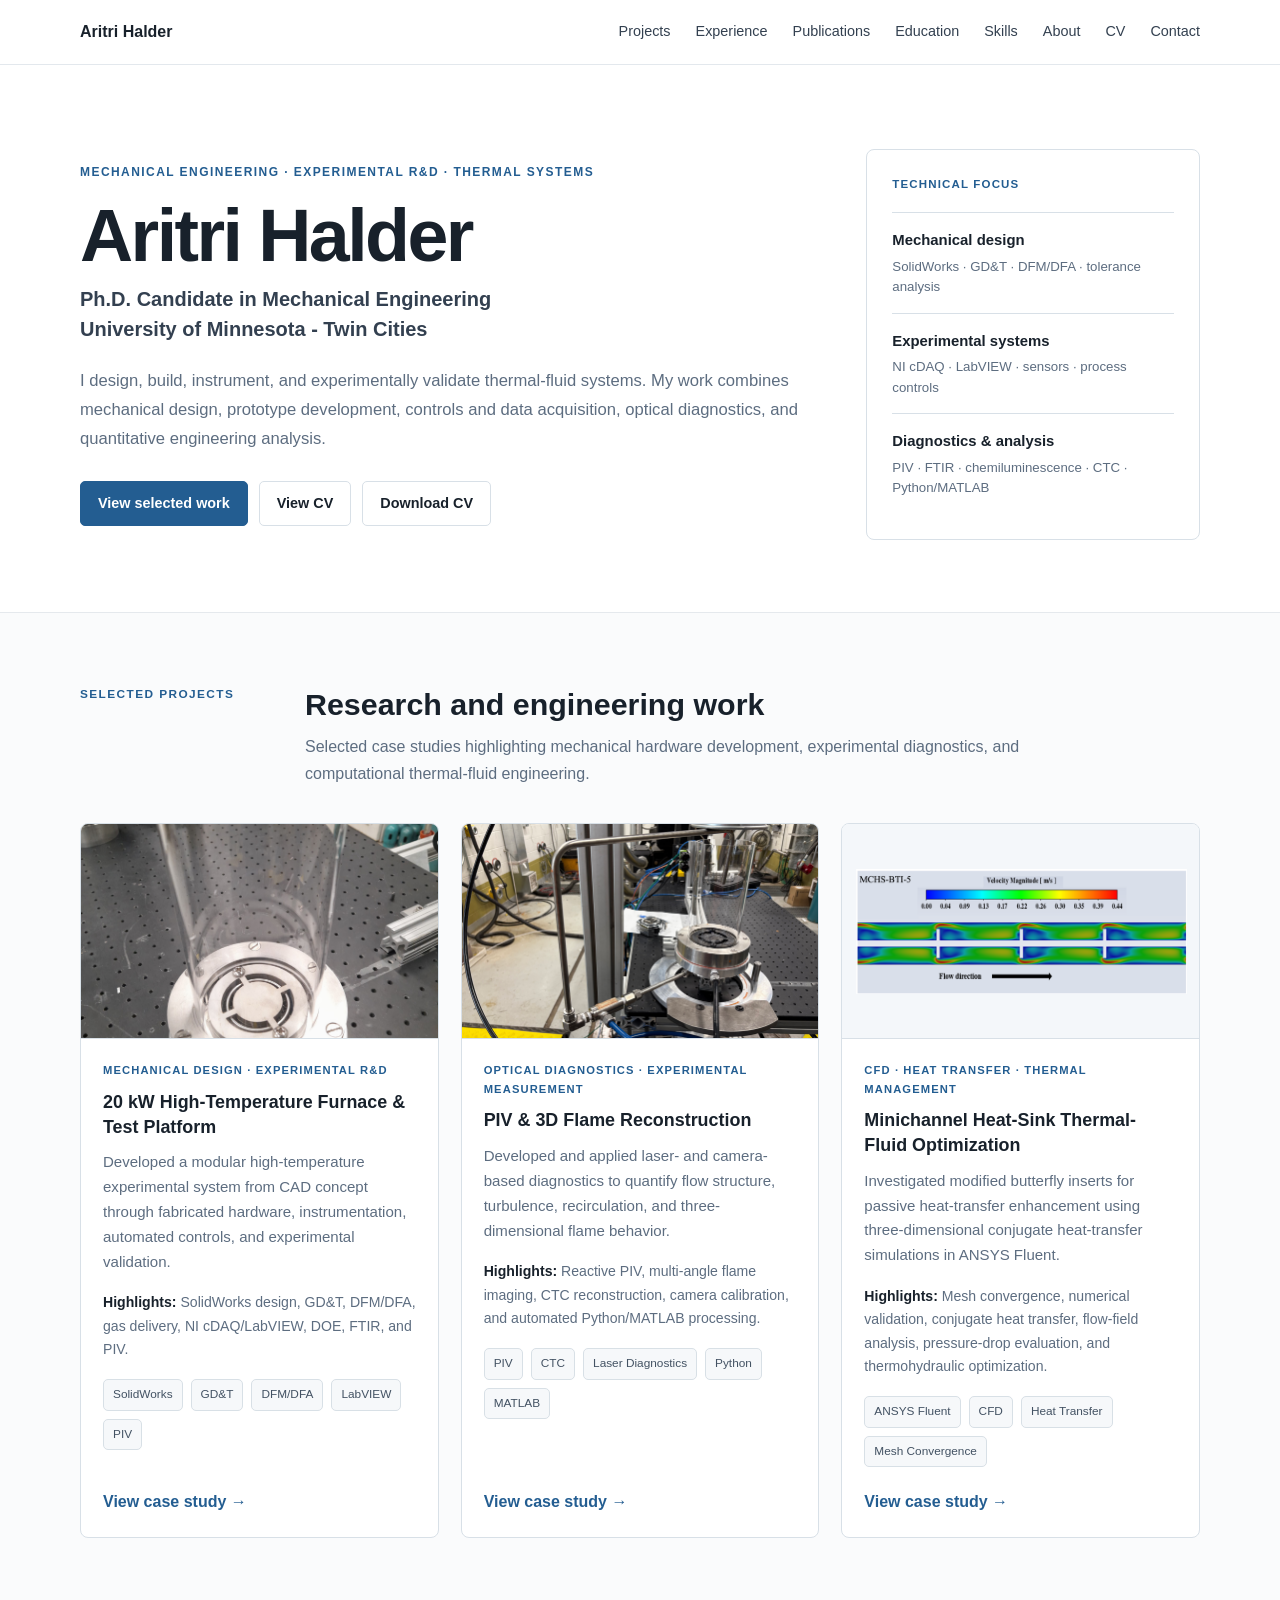
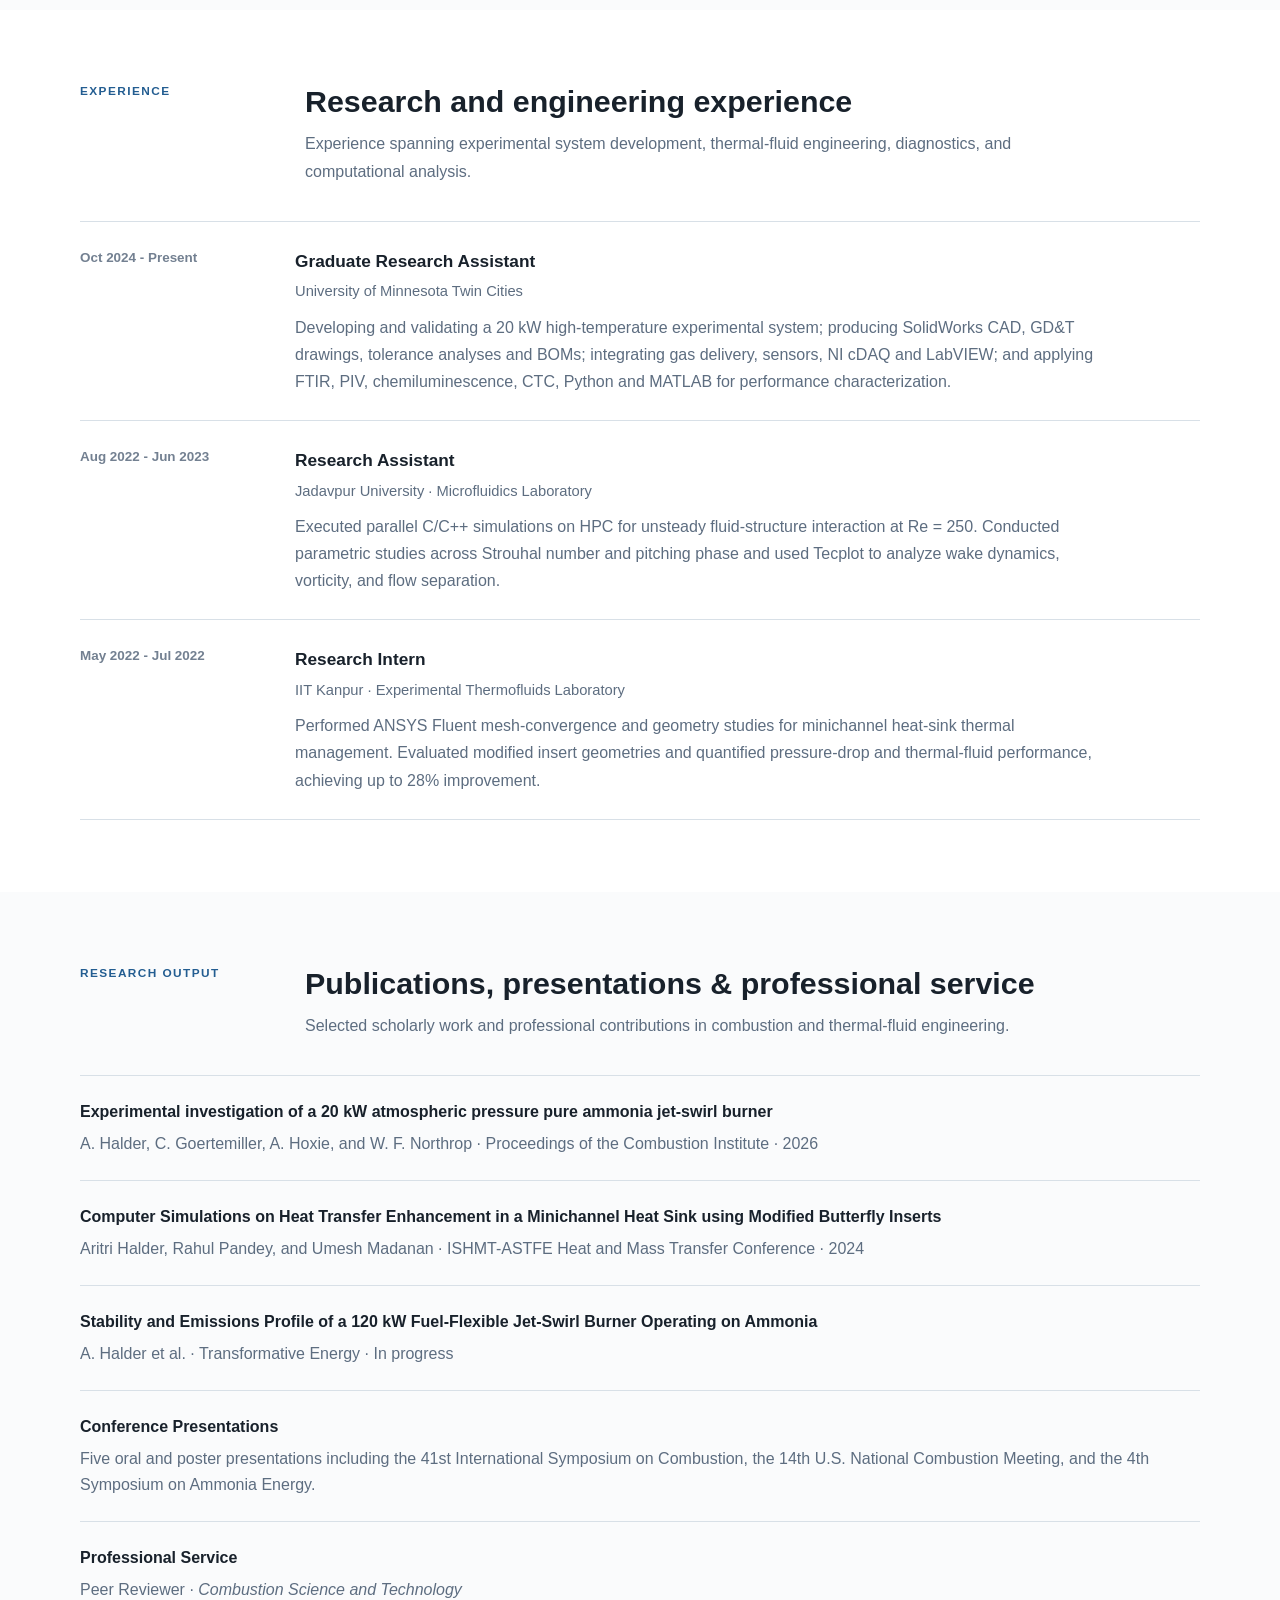
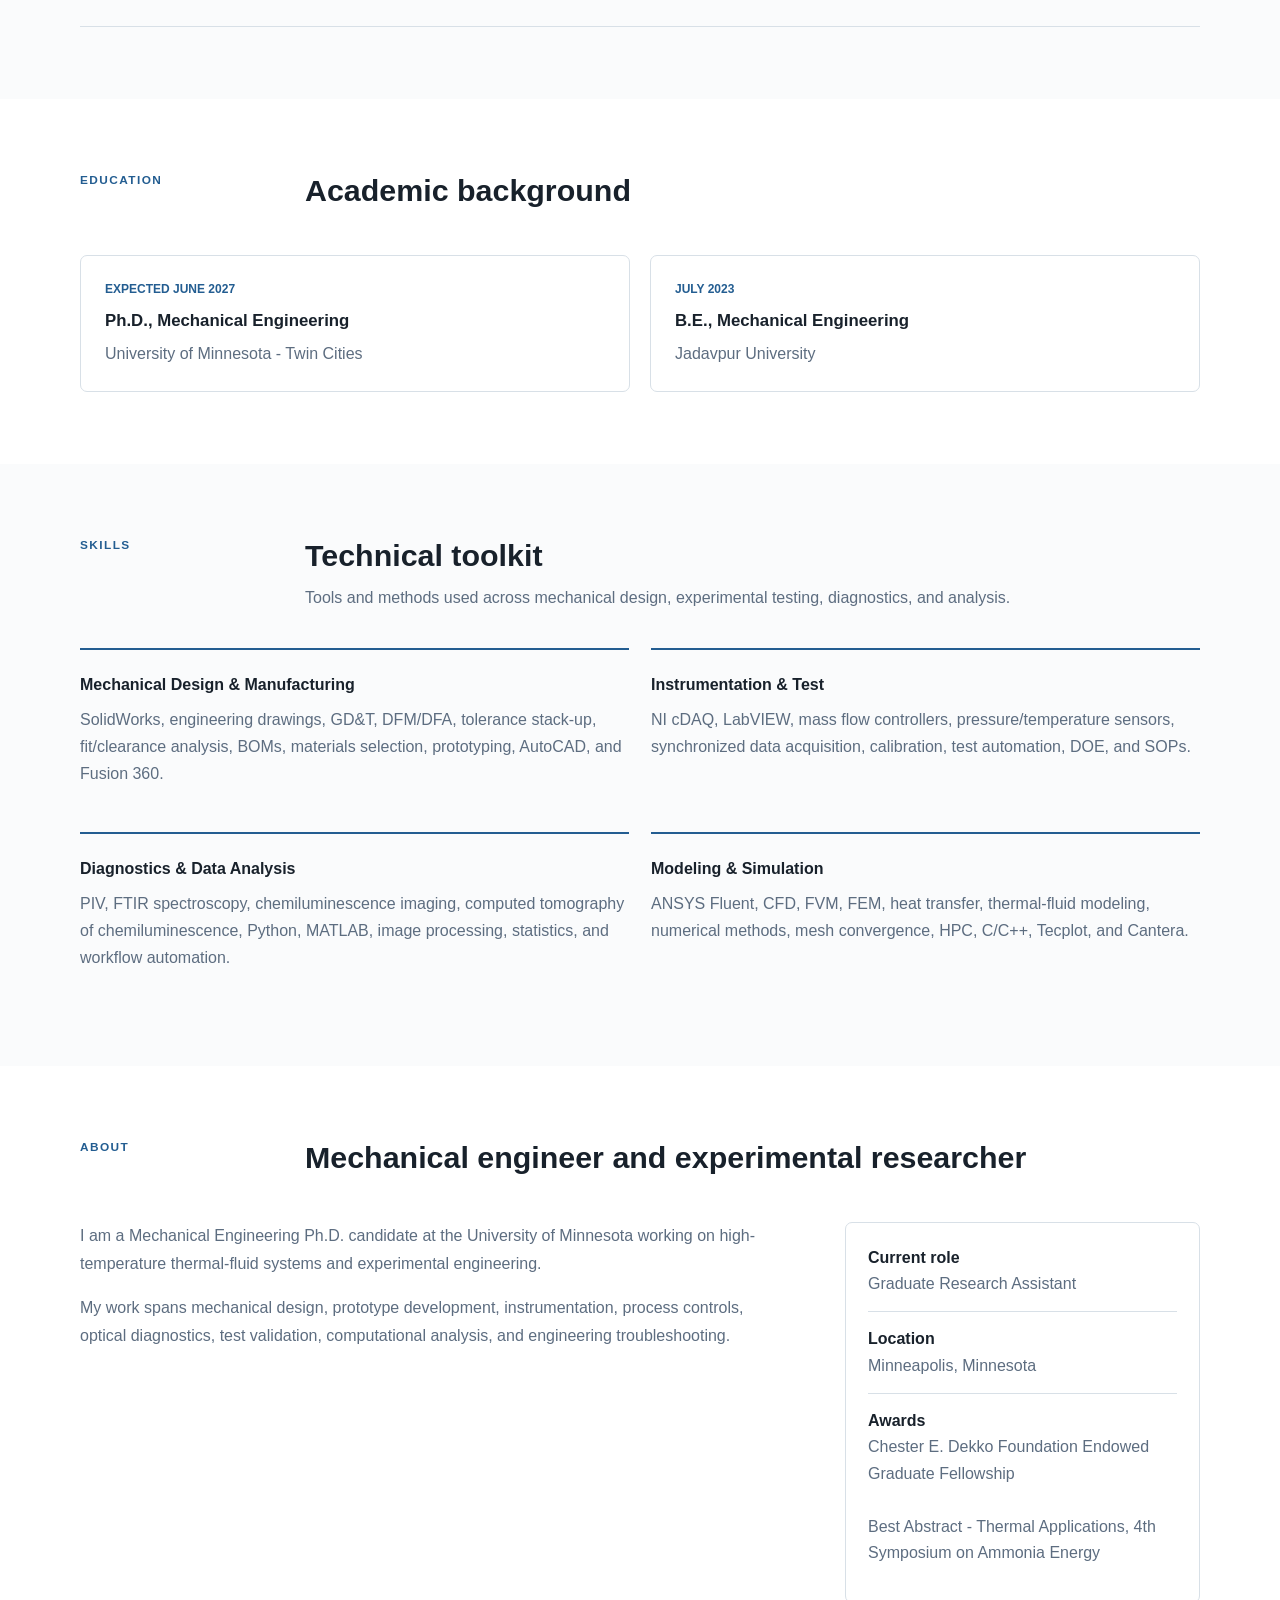
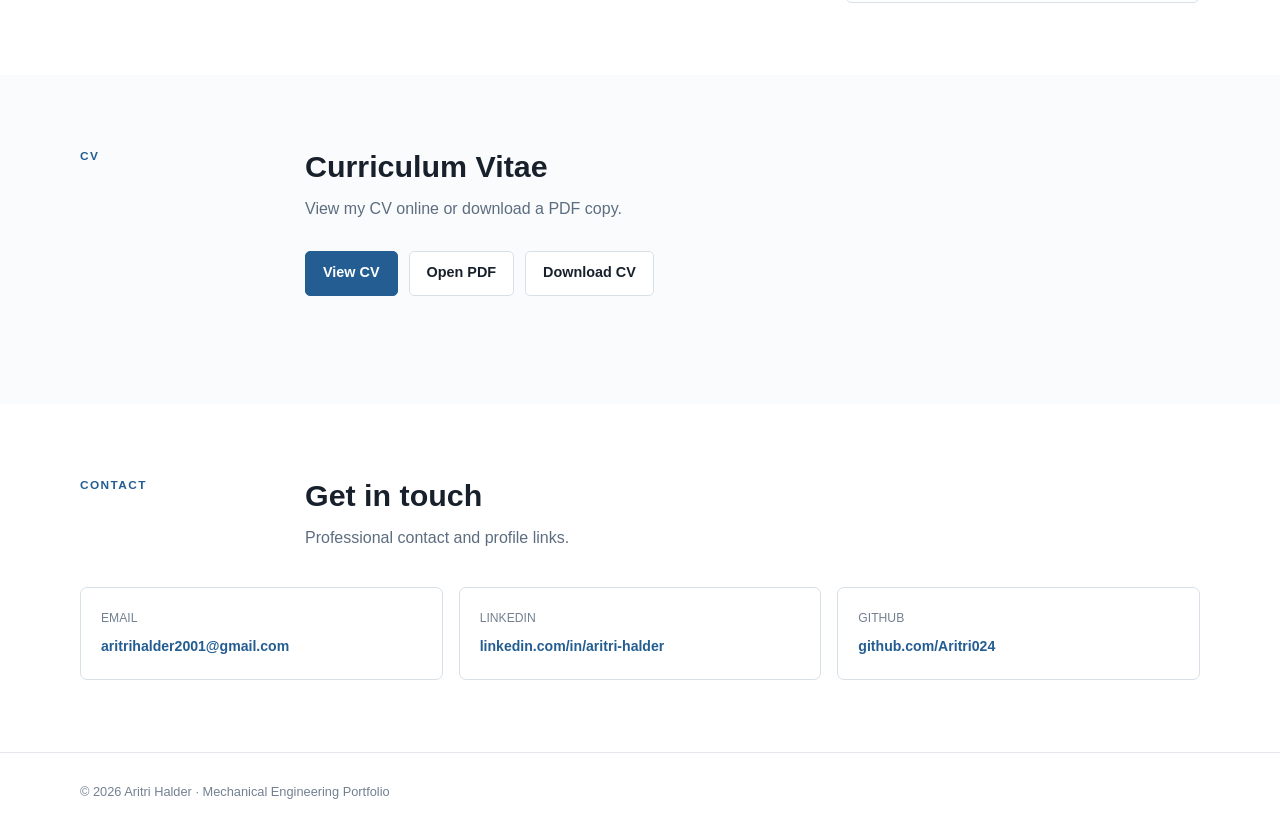
==== commit d8796057: "Fix CFD image display and update content sections Added styles for the CFD image to ensure it is ful" ====
--- a/index.html
+++ b/index.html
@@ -19,6 +19,44 @@
   </title>
 
   <link rel="stylesheet" href="styles.css">
+
+
+  <!--
+  ============================================================
+  HOMEPAGE-ONLY IMAGE FIX
+
+  This keeps the CFD image fully visible inside the project
+  card instead of cropping it.
+
+  It does NOT modify the shared styles.css file.
+  ============================================================
+  -->
+
+  <style>
+
+    .card-media.cfd-card-image {
+      display: flex;
+      align-items: center;
+      justify-content: center;
+
+      padding: 12px;
+
+      background: #f4f7fa;
+    }
+
+
+    .card-media.cfd-card-image img {
+      width: 100%;
+      height: 100%;
+
+      object-fit: contain;
+
+      object-position: center;
+
+      display: block;
+    }
+
+  </style>
 
 </head>
 
@@ -60,6 +98,10 @@
 
       <a href="#education">
         Education
+      </a>
+
+      <a href="#skills">
+        Skills
       </a>
 
       <a href="#about">
@@ -133,11 +175,13 @@
           View selected work
         </a>
 
+
         <a
           class="btn secondary"
           href="cv.html">
           View CV
         </a>
+
 
         <a
           class="btn secondary"
@@ -152,7 +196,7 @@
 
 
 
-    <!-- Technical focus -->
+    <!-- Right side -->
 
     <aside
       class="hero-summary"
@@ -213,7 +257,7 @@
 
 
 <!-- =========================================================
-     PROJECTS
+     SELECTED PROJECTS
 ========================================================= -->
 
 <section id="projects">
@@ -250,13 +294,15 @@
 
       <!-- ===================================================
            PROJECT 1
+           20 kW BURNER
       ==================================================== -->
 
       <article class="card">
 
         <a
           class="card-media"
-          href="project-20kw-furnace.html">
+          href="project-20kw-furnace.html"
+          aria-label="View 20 kW burner project">
 
           <img
             src="Jet-swirl%20burner%20with%20Quartz%20tube.jpeg"
@@ -298,15 +344,25 @@
 
           <div class="tags">
 
-            <span class="tag">SolidWorks</span>
-
-            <span class="tag">GD&amp;T</span>
-
-            <span class="tag">DFM/DFA</span>
-
-            <span class="tag">LabVIEW</span>
-
-            <span class="tag">PIV</span>
+            <span class="tag">
+              SolidWorks
+            </span>
+
+            <span class="tag">
+              GD&amp;T
+            </span>
+
+            <span class="tag">
+              DFM/DFA
+            </span>
+
+            <span class="tag">
+              LabVIEW
+            </span>
+
+            <span class="tag">
+              PIV
+            </span>
 
           </div>
 
@@ -325,13 +381,15 @@
 
       <!-- ===================================================
            PROJECT 2
+           PIV + CTC
       ==================================================== -->
 
       <article class="card">
 
         <a
           class="card-media"
-          href="project-ct-system.html">
+          href="project-ct-system.html"
+          aria-label="View optical diagnostics project">
 
           <img
             src="CTC-setup-actual.jpeg"
@@ -373,15 +431,25 @@
 
           <div class="tags">
 
-            <span class="tag">PIV</span>
-
-            <span class="tag">CTC</span>
-
-            <span class="tag">Laser Diagnostics</span>
-
-            <span class="tag">Python</span>
-
-            <span class="tag">MATLAB</span>
+            <span class="tag">
+              PIV
+            </span>
+
+            <span class="tag">
+              CTC
+            </span>
+
+            <span class="tag">
+              Laser Diagnostics
+            </span>
+
+            <span class="tag">
+              Python
+            </span>
+
+            <span class="tag">
+              MATLAB
+            </span>
 
           </div>
 
@@ -400,17 +468,25 @@
 
       <!-- ===================================================
            PROJECT 3
+           MINICHANNEL CFD
+
+           NOTE:
+           Filename is case-sensitive:
+           Velocity-5.png
       ==================================================== -->
 
       <article class="card">
 
-        <div class="placeholder">
-
-          <span>
-            CFD geometry / contour figure
-          </span>
-
-        </div>
+        <a
+          class="card-media cfd-card-image"
+          href="project-minichannel.html"
+          aria-label="View minichannel CFD project">
+
+          <img
+            src="Velocity-5.png"
+            alt="ANSYS Fluent velocity contour for the 5 mm pitch modified butterfly-insert minichannel">
+
+        </a>
 
 
         <div class="card-body">
@@ -427,8 +503,8 @@
 
           <p>
             Investigated modified butterfly inserts for passive
-            heat-transfer enhancement using three-dimensional conjugate
-            heat-transfer simulations in ANSYS Fluent.
+            heat-transfer enhancement using three-dimensional
+            conjugate heat-transfer simulations in ANSYS Fluent.
           </p>
 
 
@@ -439,20 +515,29 @@
             </strong>
 
             Mesh convergence, numerical validation, conjugate heat transfer,
-            pressure-drop analysis, and thermohydraulic optimization.
+            flow-field analysis, pressure-drop evaluation, and
+            thermohydraulic optimization.
 
           </div>
 
 
           <div class="tags">
 
-            <span class="tag">ANSYS Fluent</span>
-
-            <span class="tag">CFD</span>
-
-            <span class="tag">Heat Transfer</span>
-
-            <span class="tag">Mesh Convergence</span>
+            <span class="tag">
+              ANSYS Fluent
+            </span>
+
+            <span class="tag">
+              CFD
+            </span>
+
+            <span class="tag">
+              Heat Transfer
+            </span>
+
+            <span class="tag">
+              Mesh Convergence
+            </span>
 
           </div>
 
@@ -517,7 +602,7 @@
       <div class="timeline-item">
 
         <div class="timeline-date">
-          Oct 2023 - Present
+          Oct 2024 - Present
         </div>
 
 
@@ -545,7 +630,7 @@
 
 
 
-      <!-- Jadavpur University -->
+      <!-- Jadavpur -->
 
       <div class="timeline-item">
 
@@ -652,6 +737,8 @@
     <div class="pub-list">
 
 
+      <!-- Publication 1 -->
+
       <div class="pub">
 
         <div class="pub-title">
@@ -668,6 +755,8 @@
 
 
 
+      <!-- Publication 2 -->
+
       <div class="pub">
 
         <div class="pub-title">
@@ -684,6 +773,8 @@
 
 
 
+      <!-- In progress -->
+
       <div class="pub">
 
         <div class="pub-title">
@@ -698,6 +789,8 @@
       </div>
 
 
+
+      <!-- Presentations -->
 
       <div class="pub">
 
@@ -715,6 +808,8 @@
 
 
 
+      <!-- Service -->
+
       <div class="pub">
 
         <div class="pub-title">
@@ -770,7 +865,7 @@
       <div class="education-card">
 
         <div class="education-date">
-          Expected January 2027
+          Expected June 2027
         </div>
 
         <h3>
@@ -886,8 +981,9 @@
 
         <p>
           PIV, FTIR spectroscopy, chemiluminescence imaging,
-          computed tomography of chemiluminescence, Python, MATLAB,
-          image processing, statistics, and workflow automation.
+          computed tomography of chemiluminescence,
+          Python, MATLAB, image processing, statistics,
+          and workflow automation.
         </p>
 
       </div>
@@ -971,6 +1067,7 @@
 
         <ul class="info-list">
 
+
           <li>
 
             <strong>
@@ -1013,6 +1110,7 @@
             4th Symposium on Ammonia Energy
 
           </li>
+
 
         </ul>
 
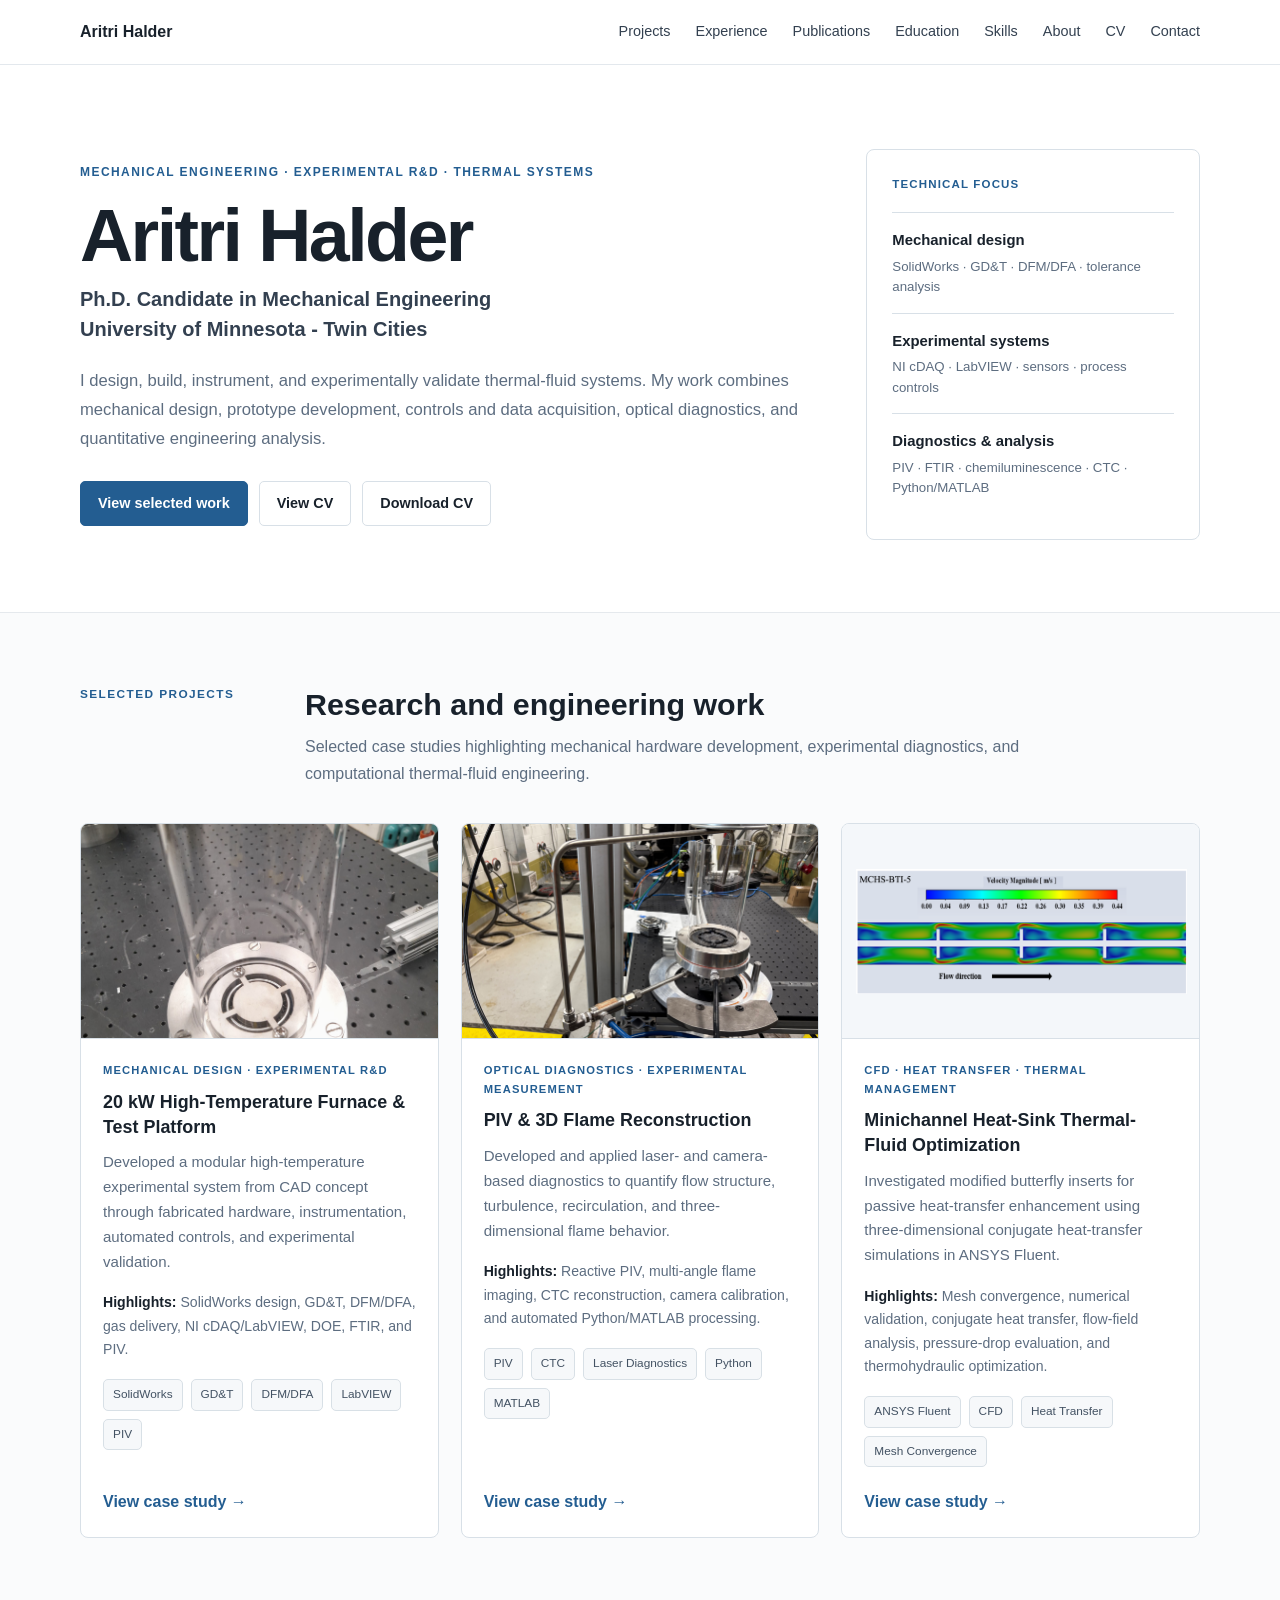
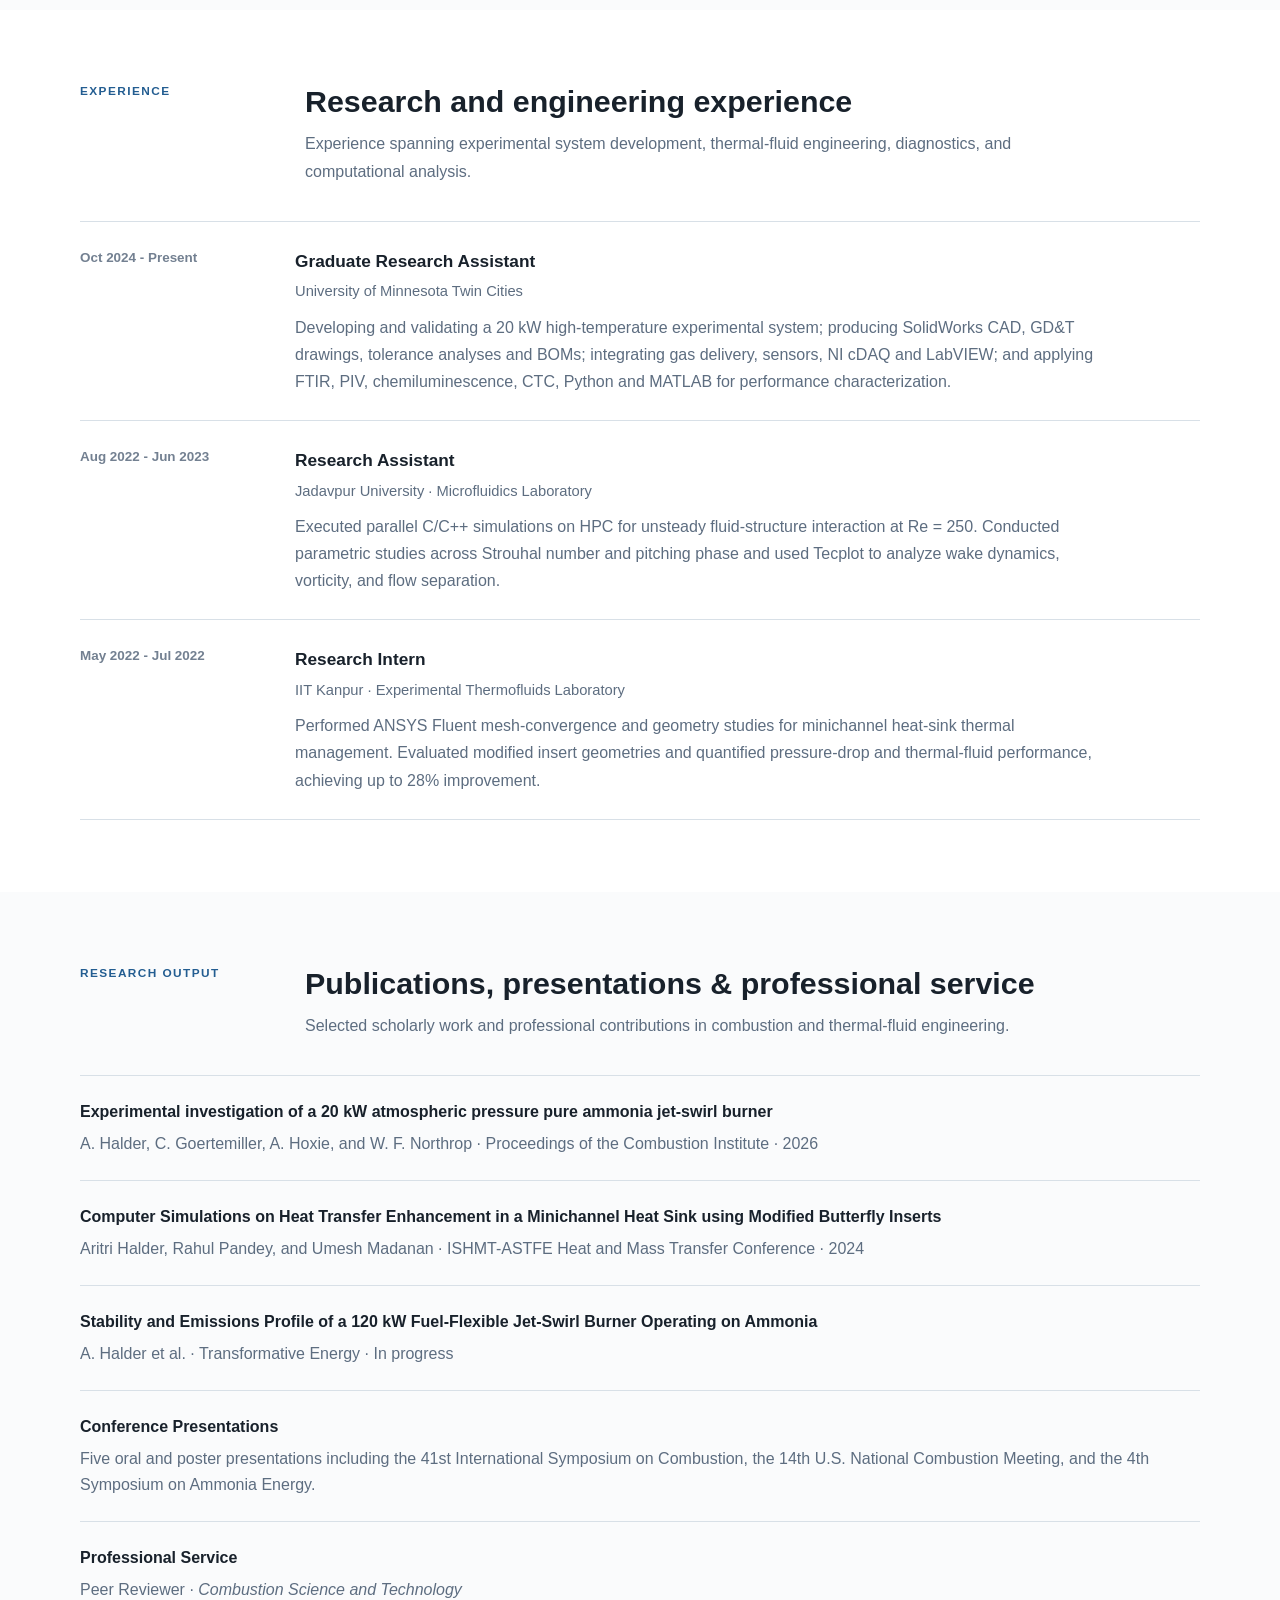
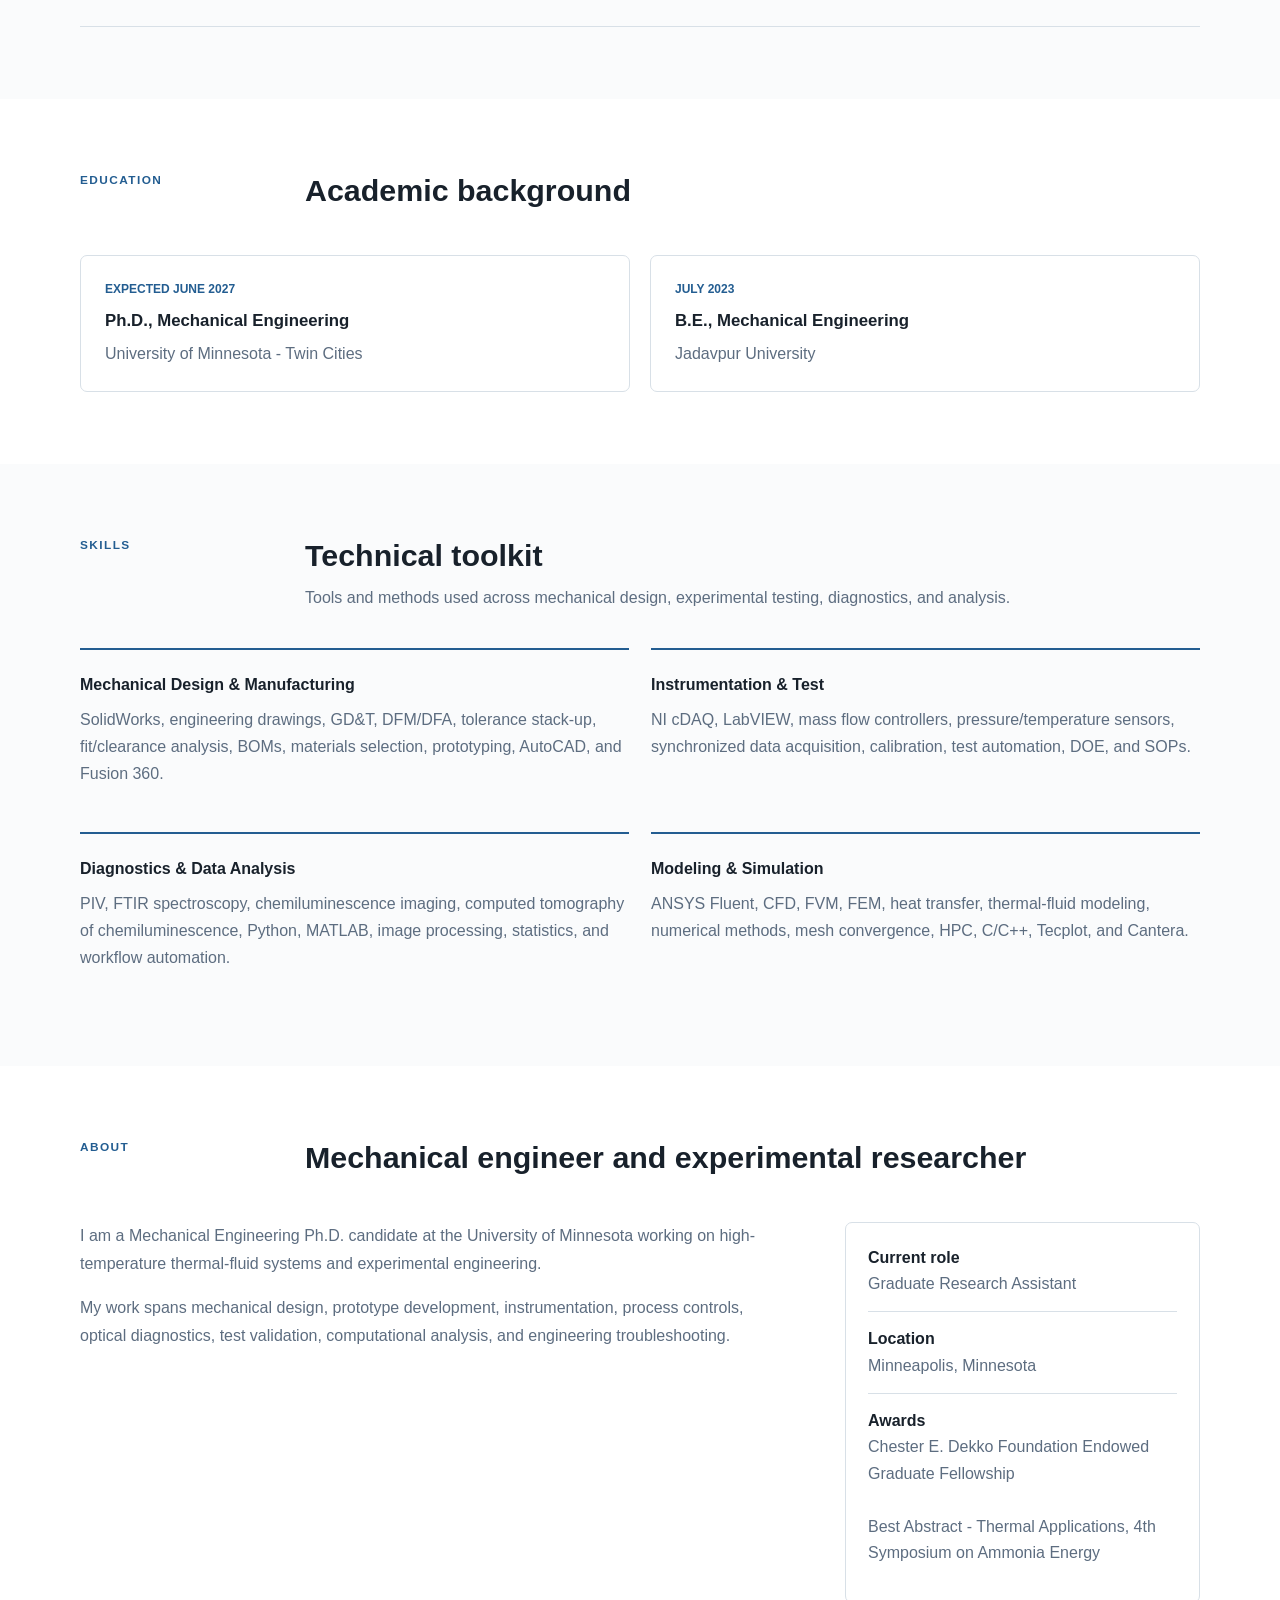
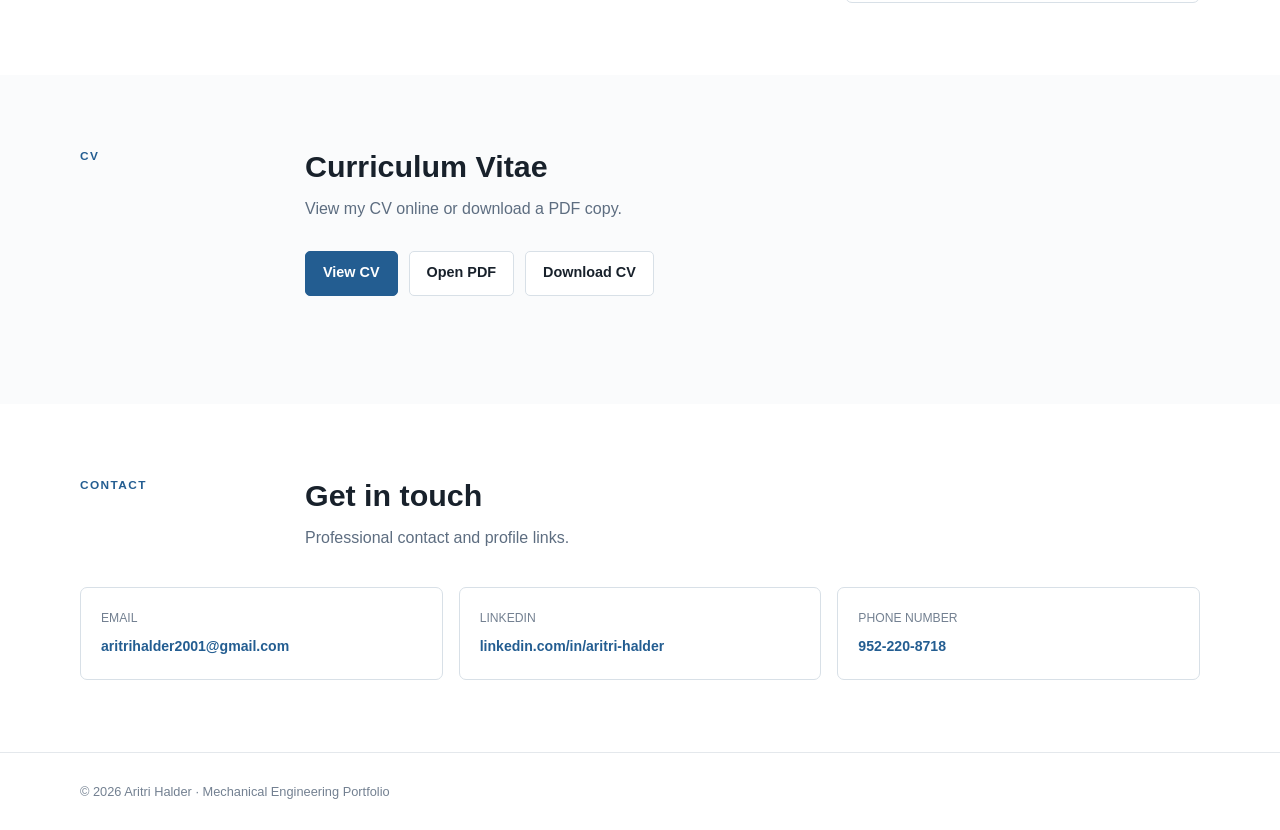
==== commit 6edd8f11: "Update contact link and information in index.html" ====
--- a/index.html
+++ b/index.html
@@ -1260,16 +1260,16 @@
 
       <a
         class="contact-item"
-        href="https://github.com/Aritri024"
+        href="tel:+19522208718"
         target="_blank"
         rel="noopener">
 
         <span>
-          GitHub
+          Phone number
         </span>
 
         <strong>
-          github.com/Aritri024
+          952-220-8718
         </strong>
 
       </a>
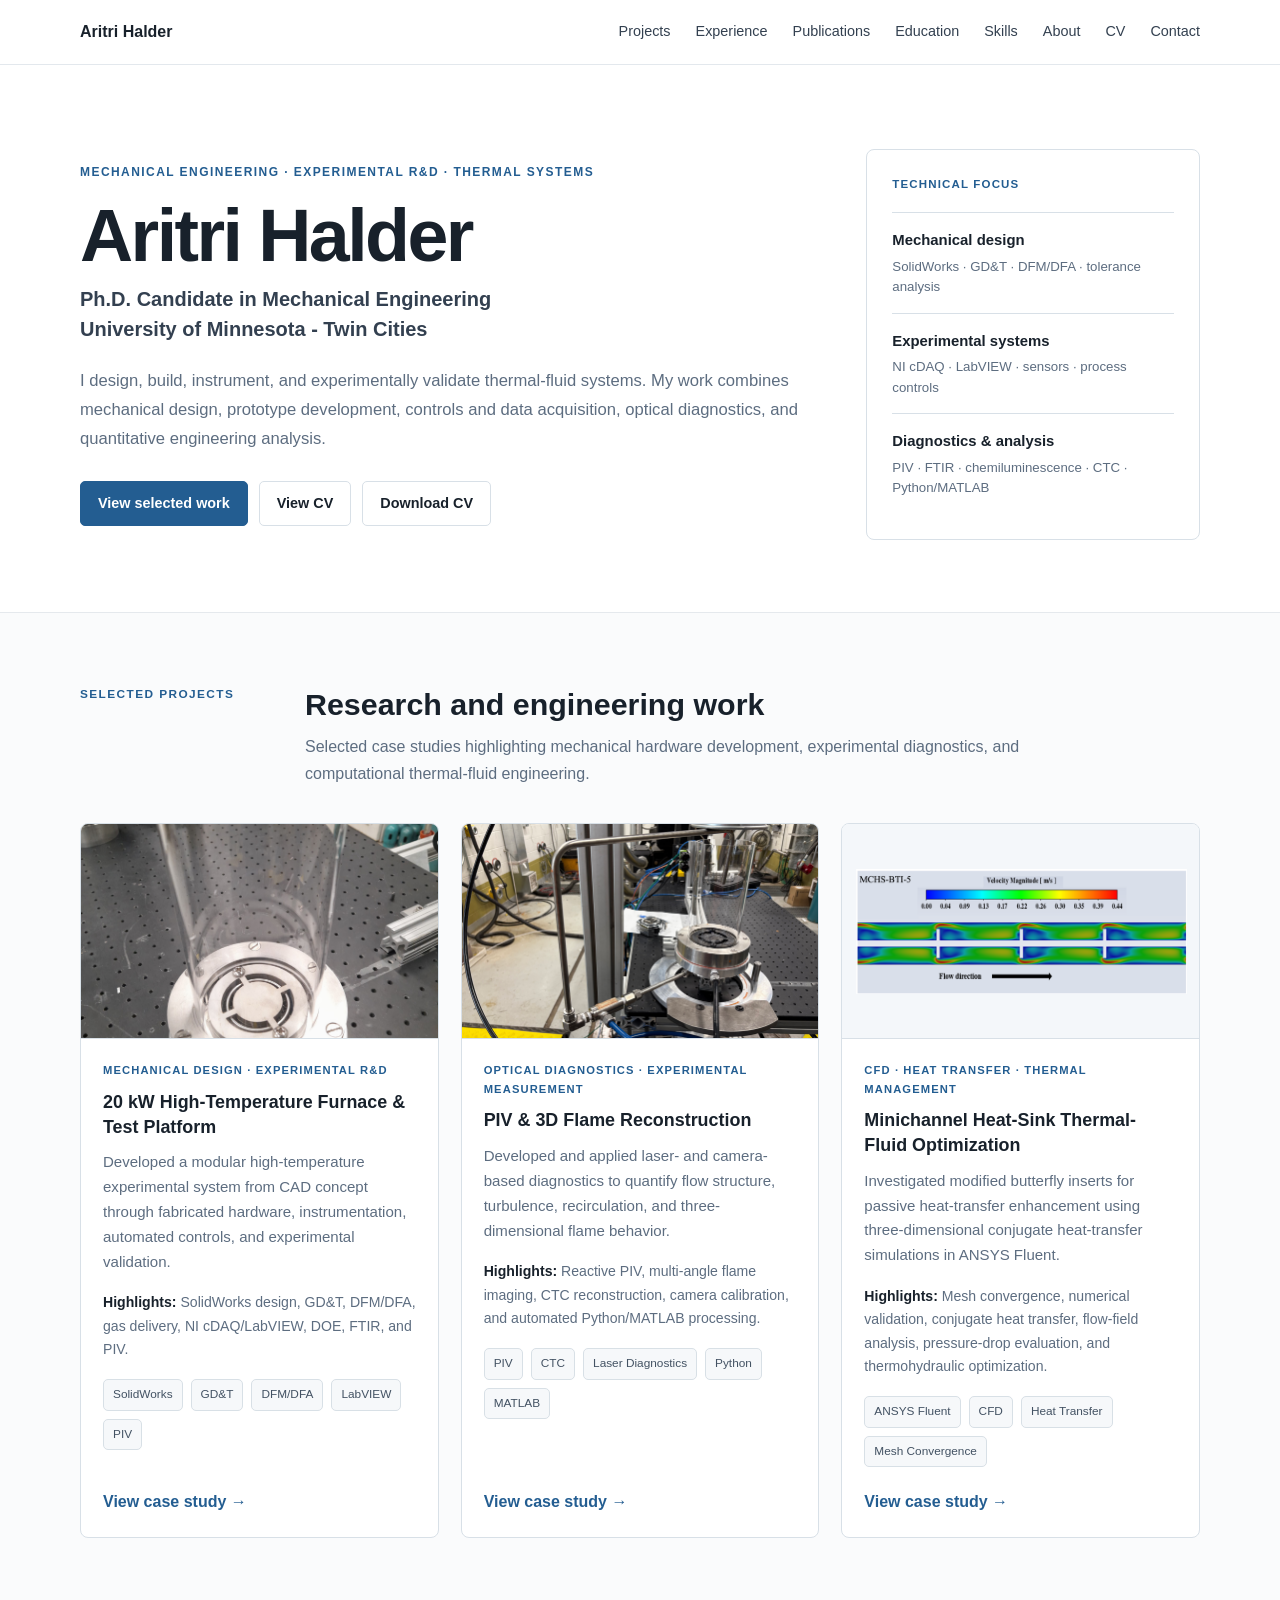
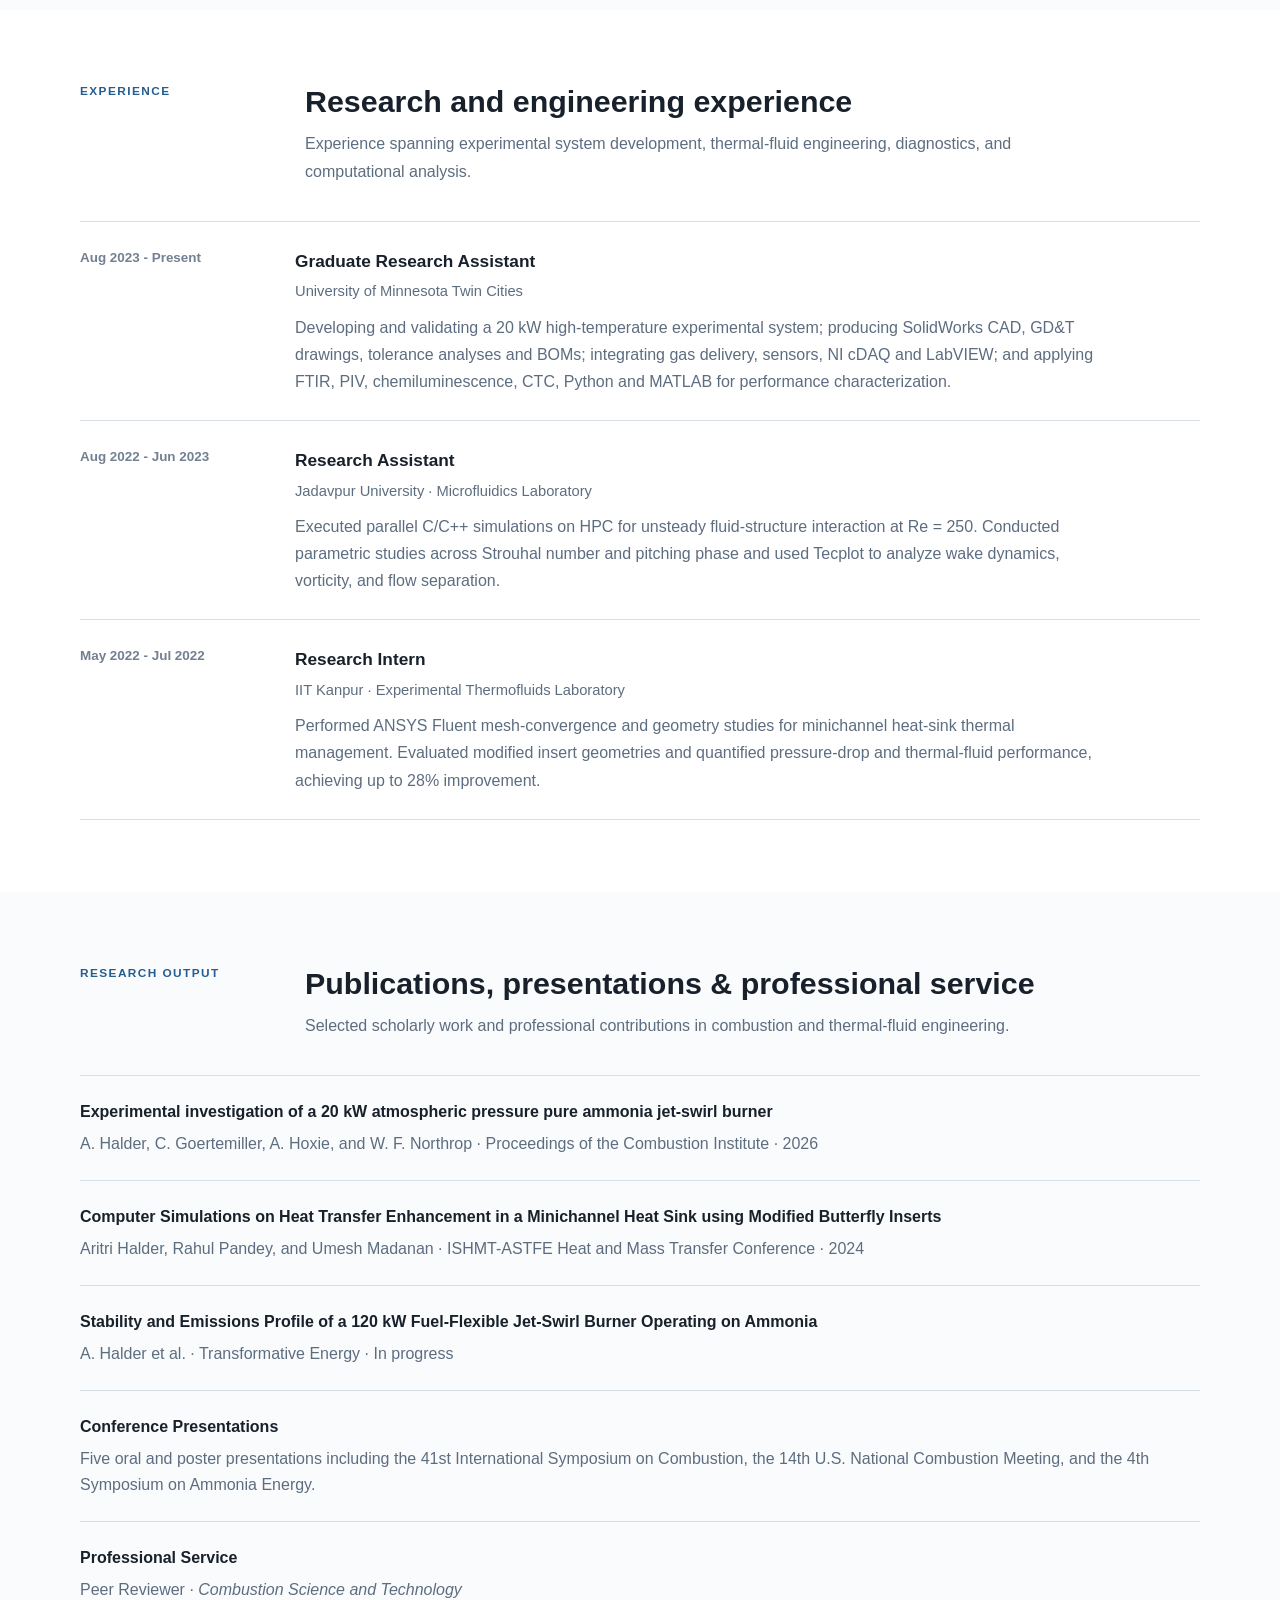
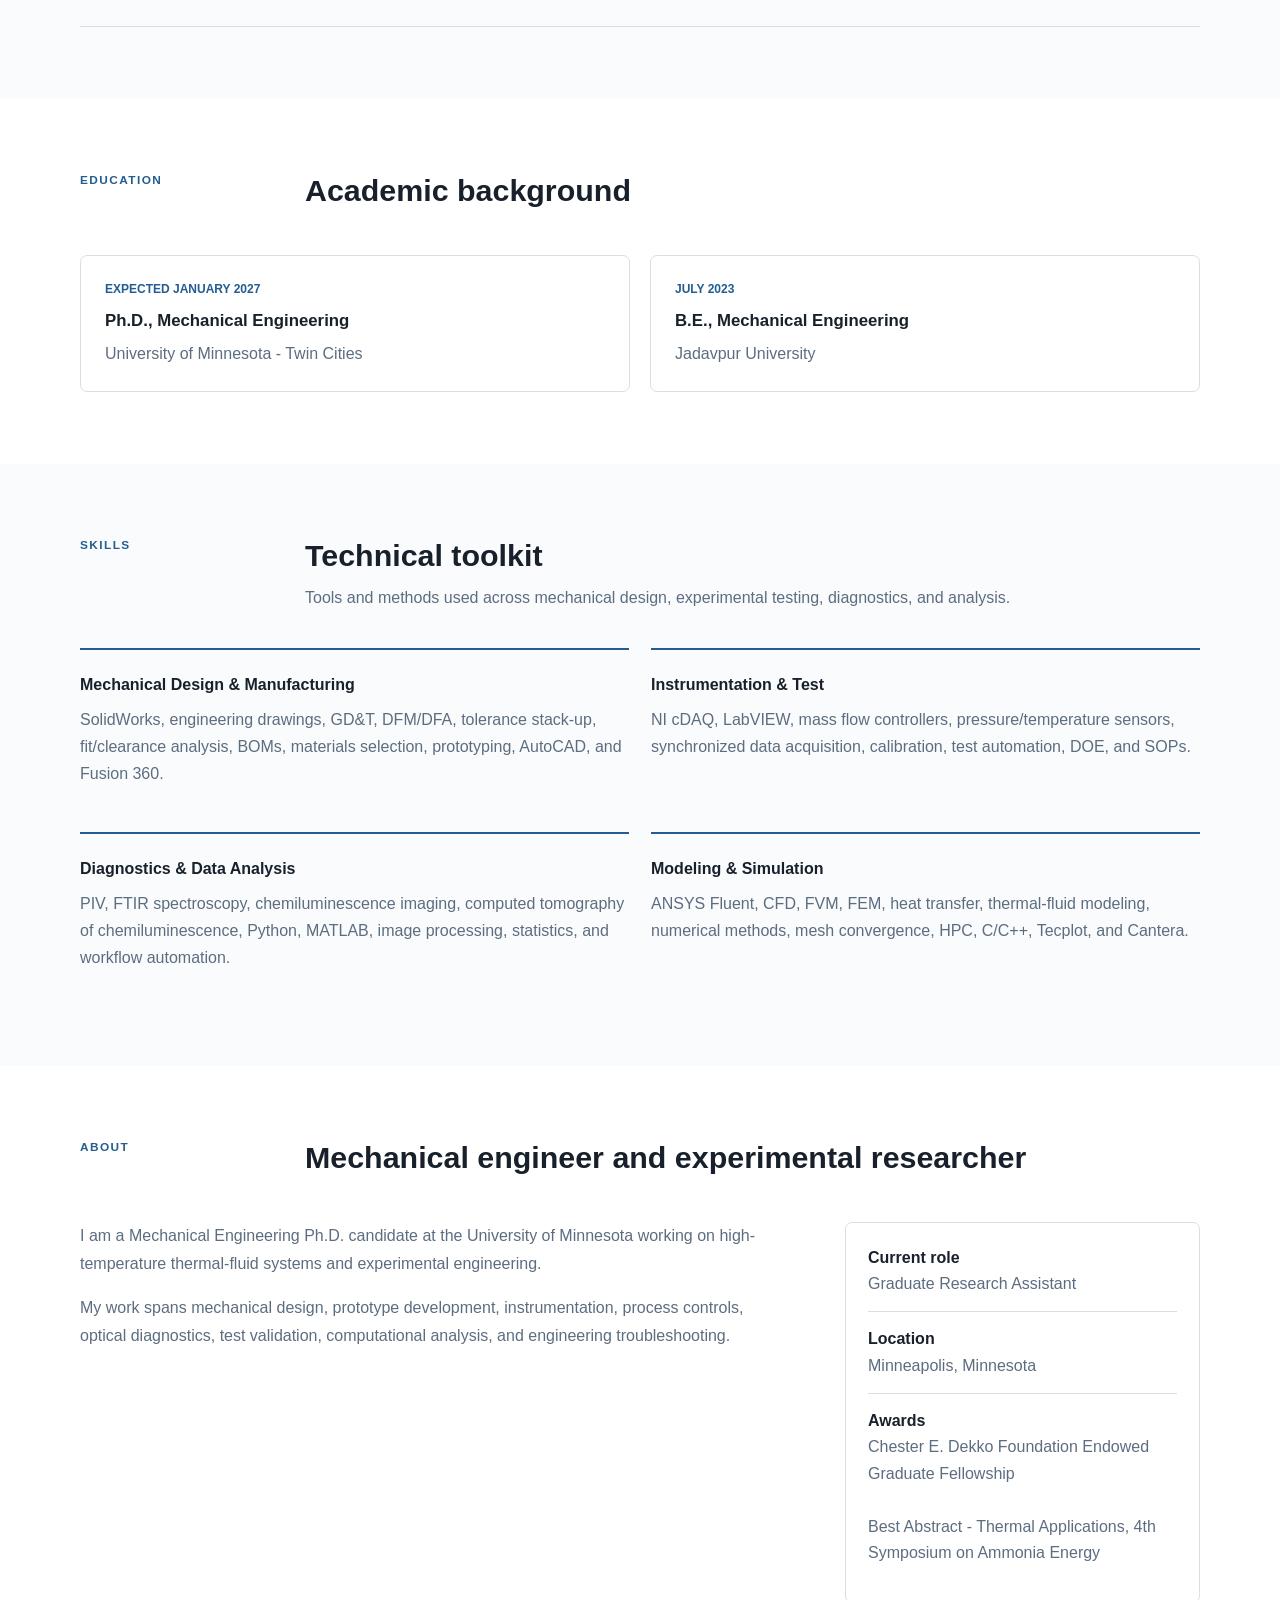
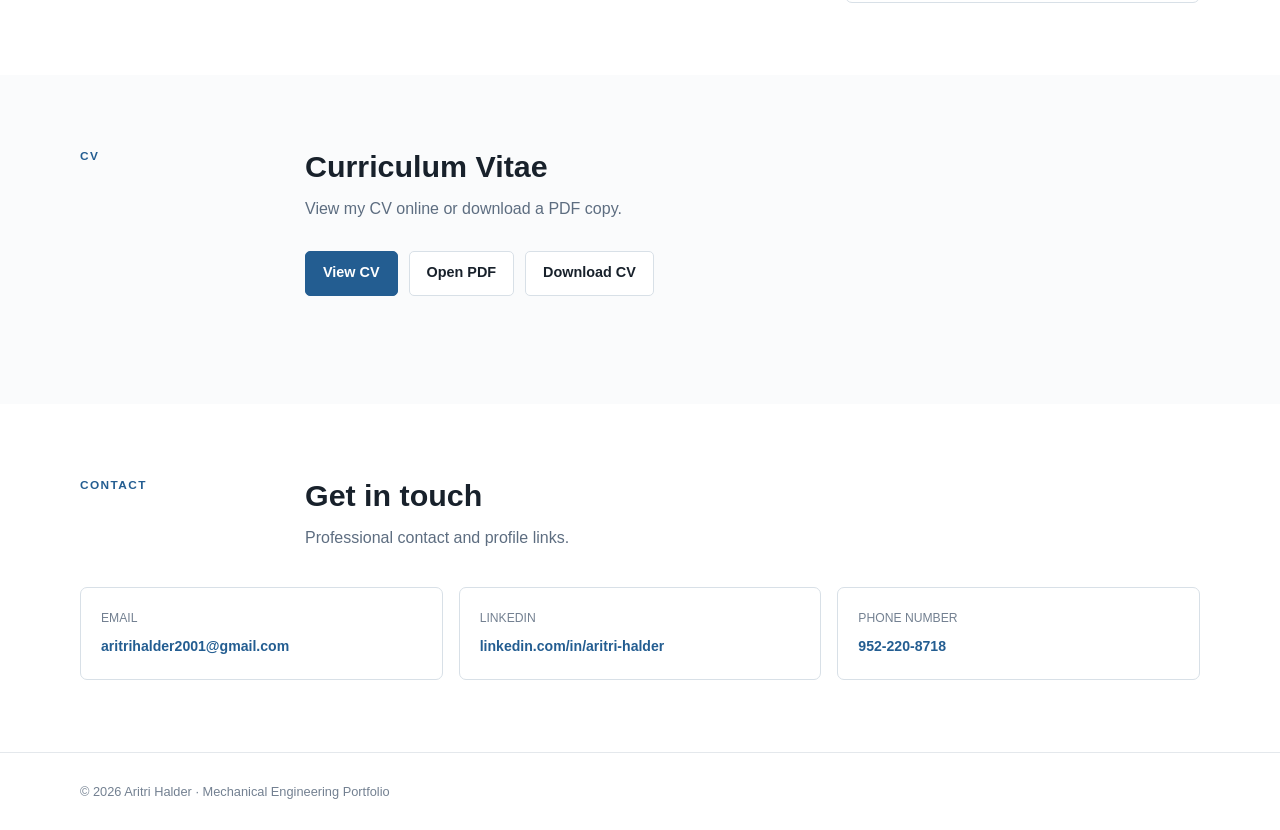
==== commit 5c958c0f: "Update timeline and expected graduation dates" ====
--- a/index.html
+++ b/index.html
@@ -602,7 +602,7 @@
       <div class="timeline-item">
 
         <div class="timeline-date">
-          Oct 2024 - Present
+          Aug 2023 - Present
         </div>
 
 
@@ -865,7 +865,7 @@
       <div class="education-card">
 
         <div class="education-date">
-          Expected June 2027
+          Expected January 2027
         </div>
 
         <h3>
